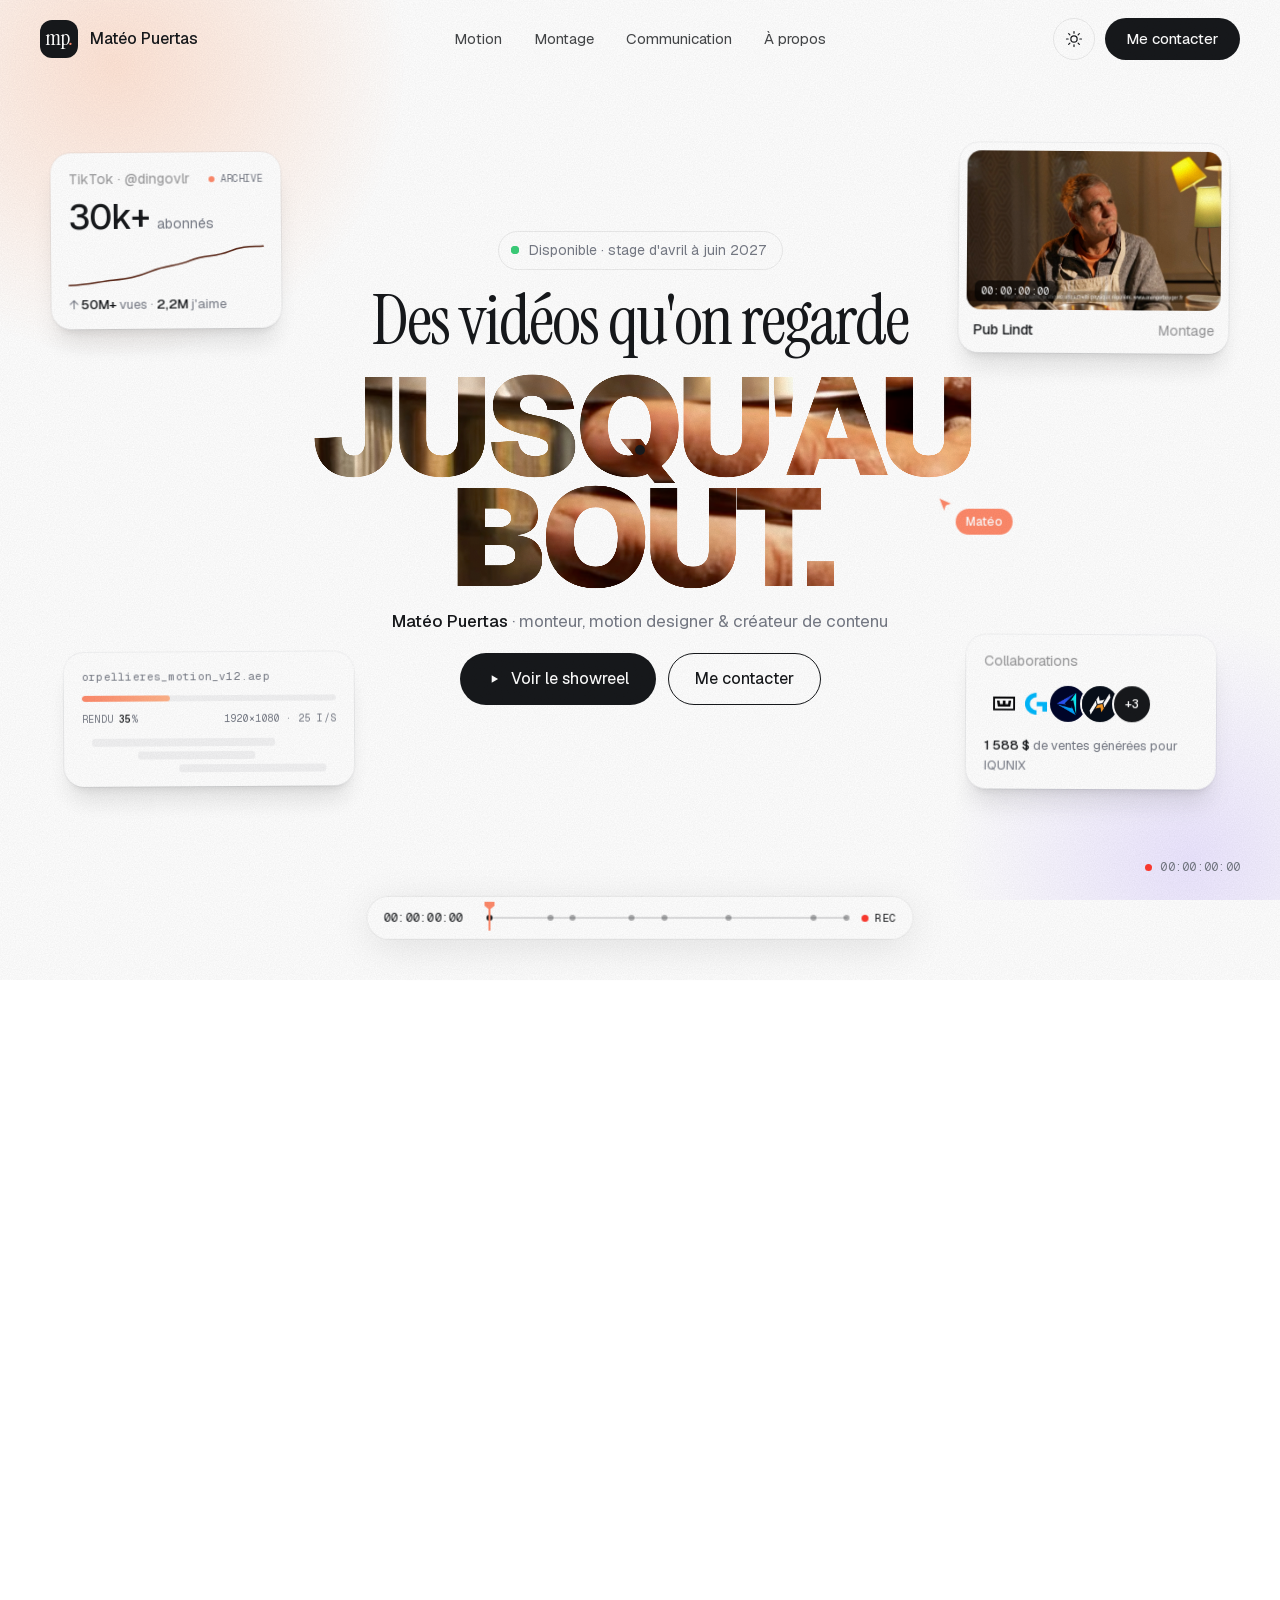
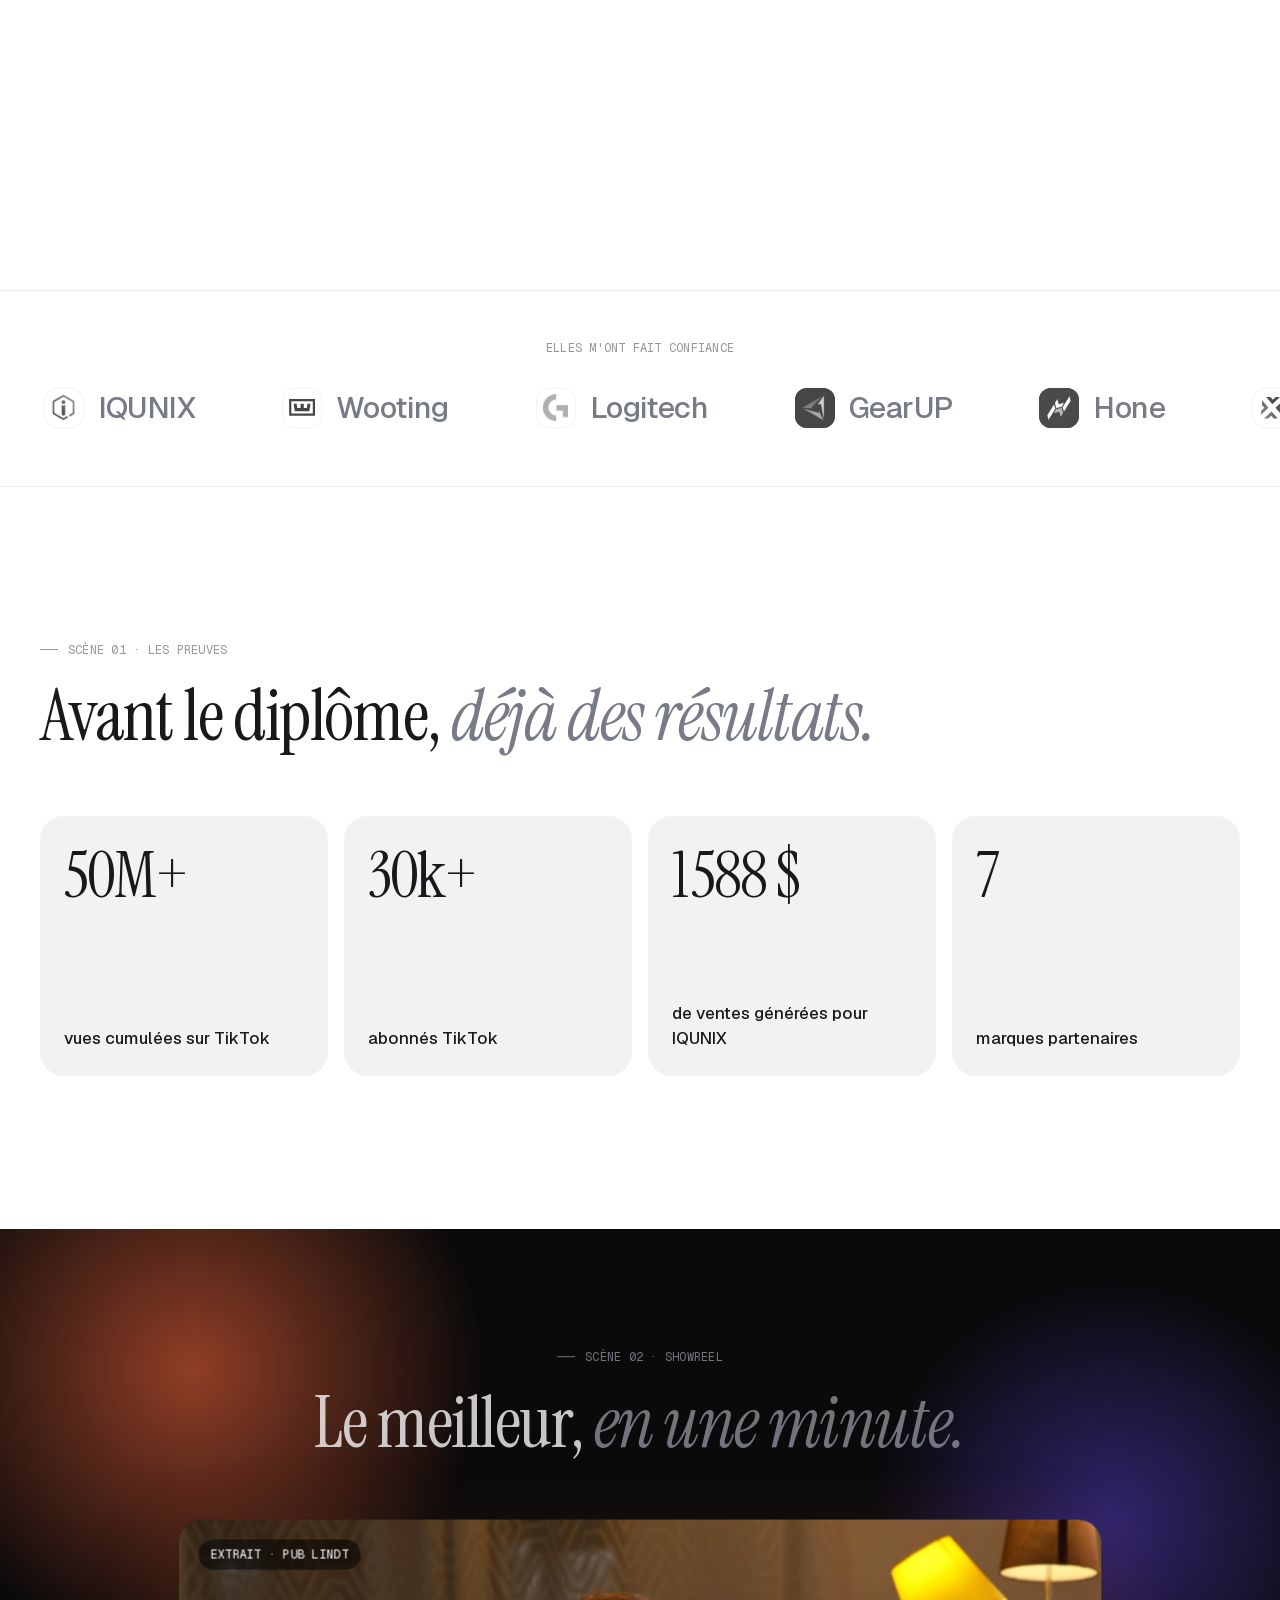
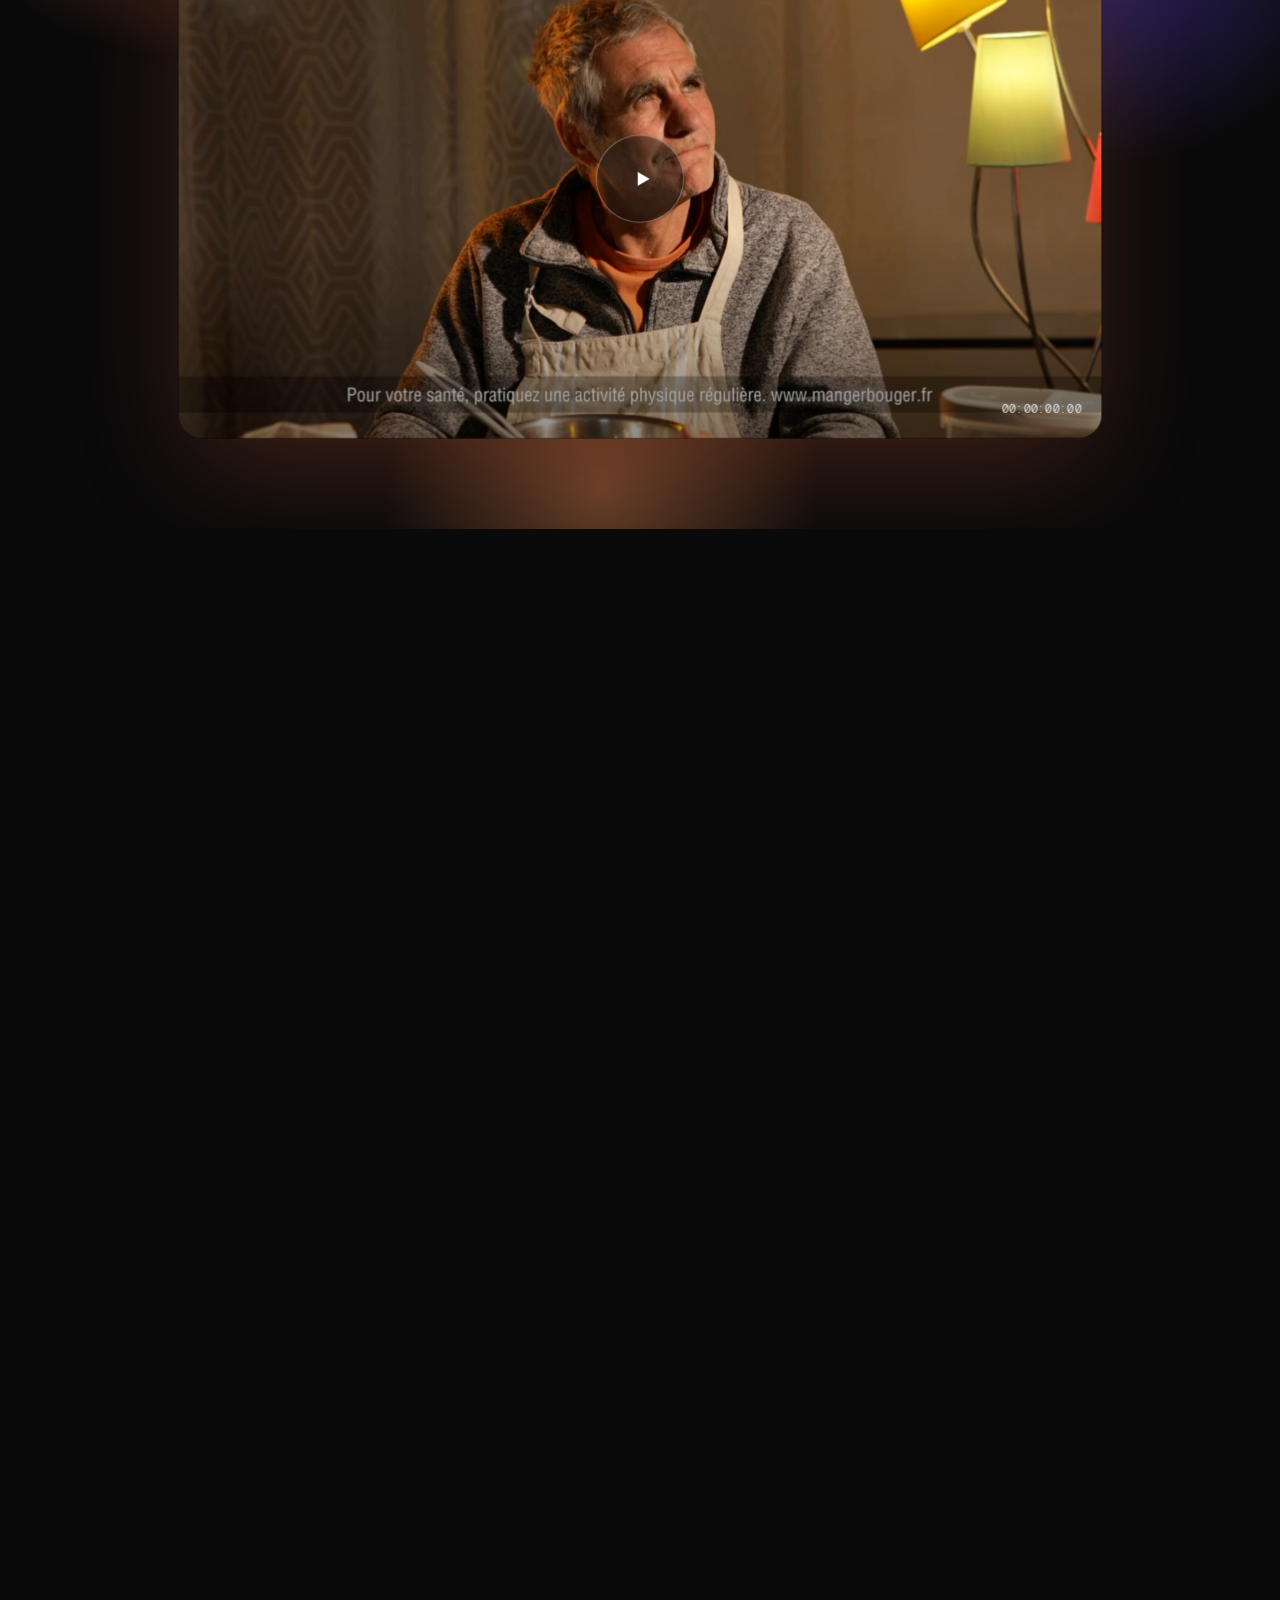
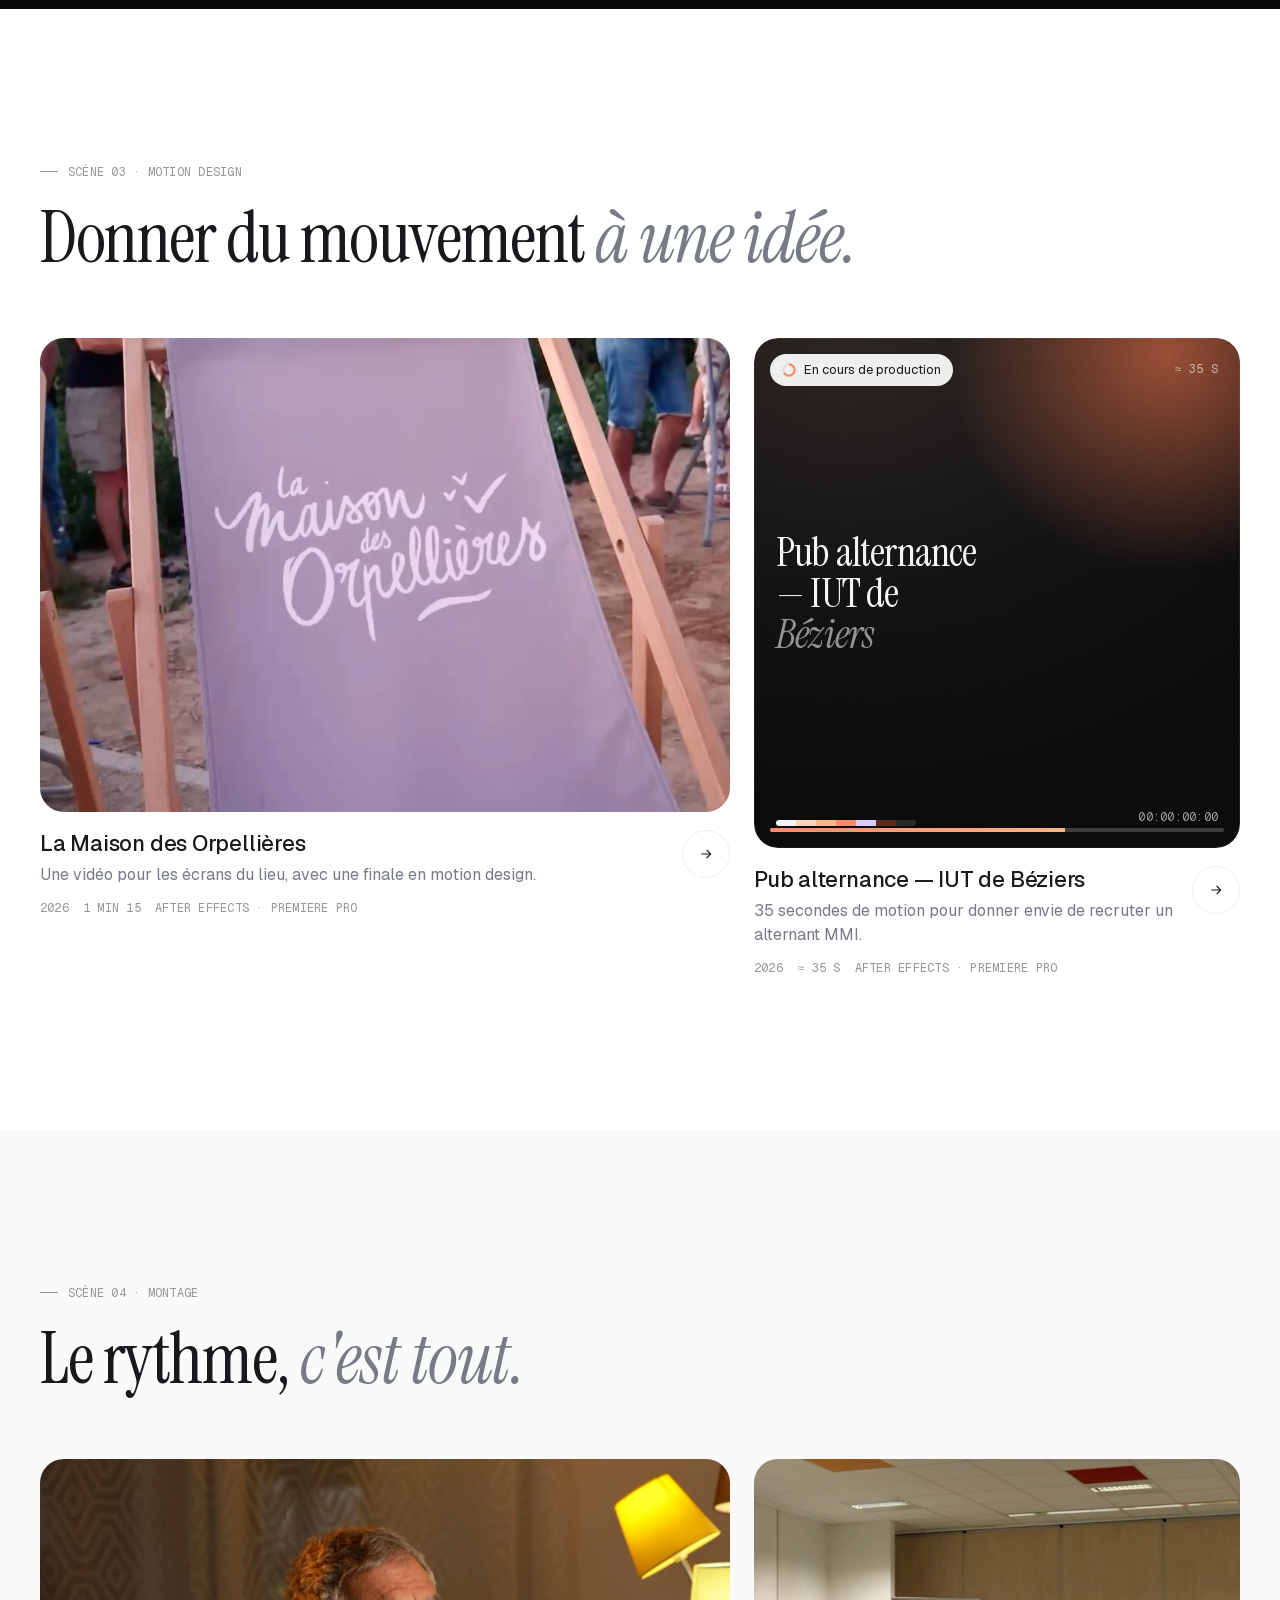
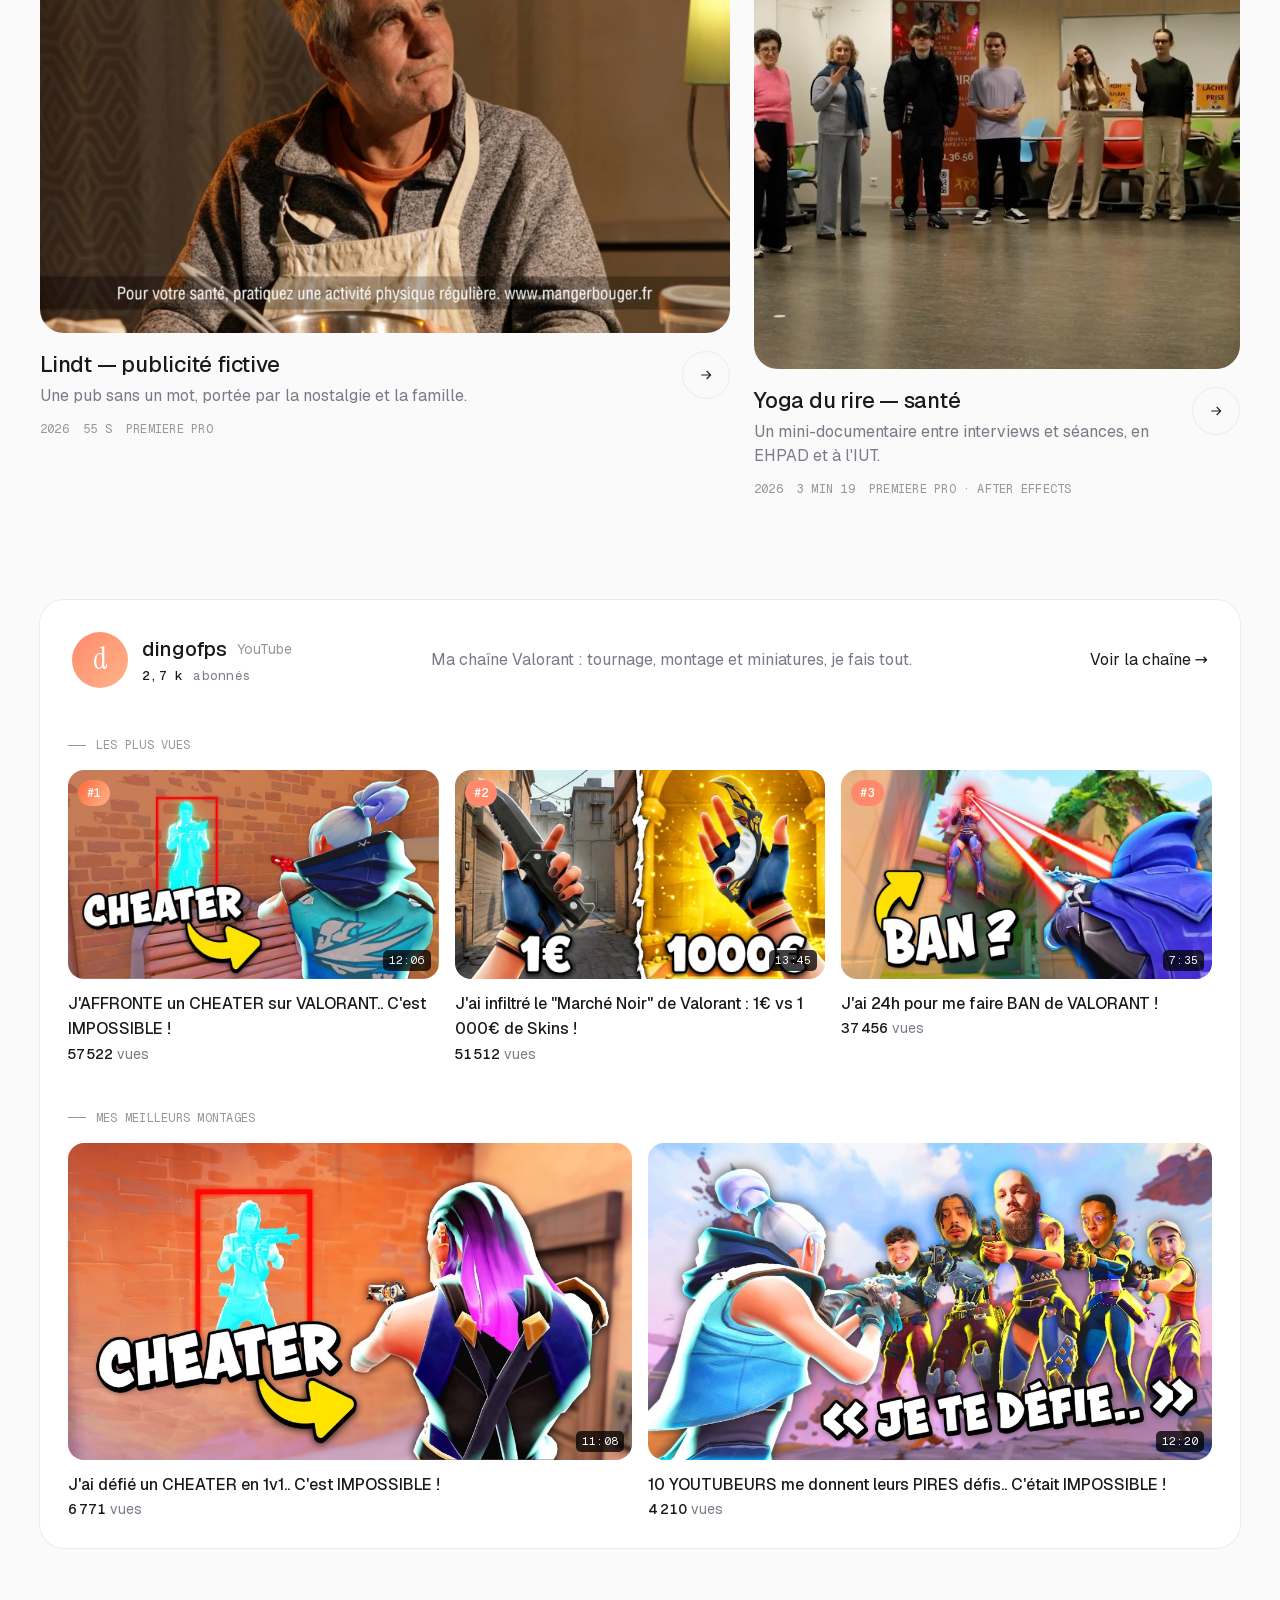
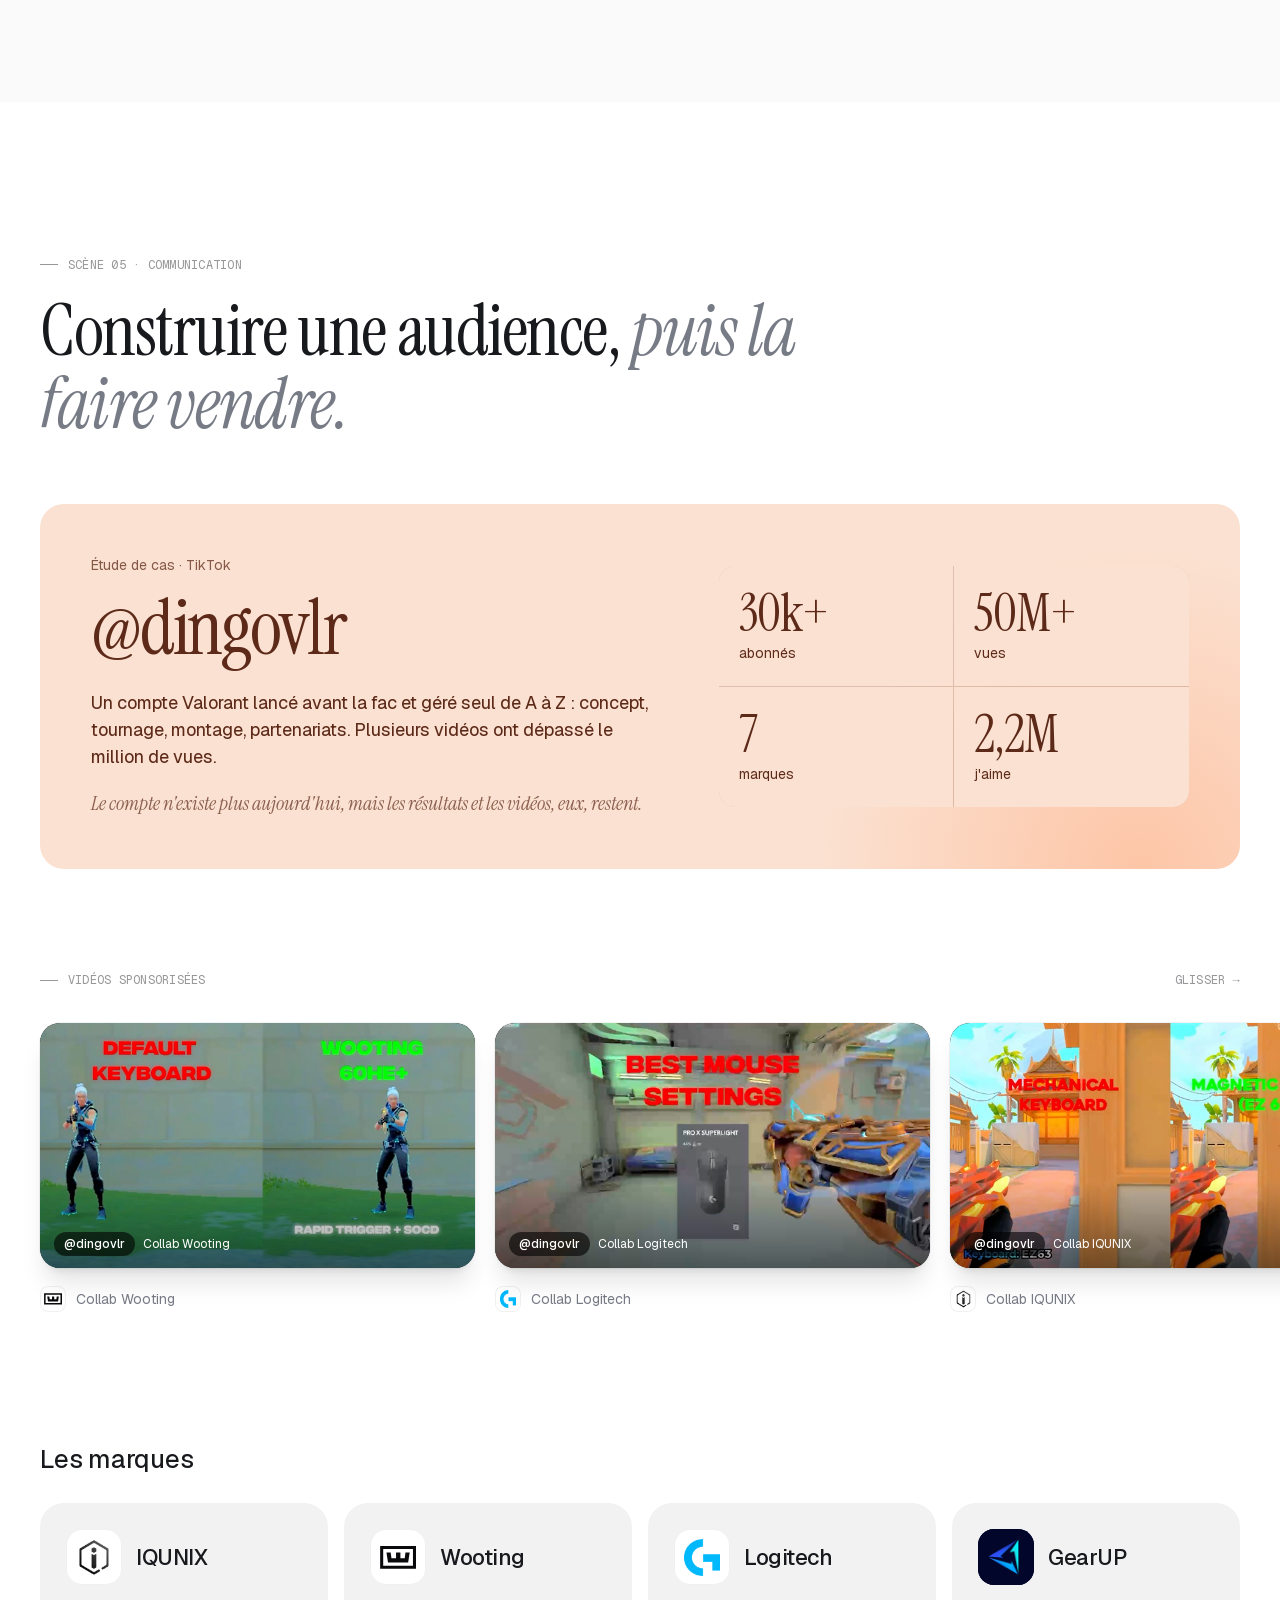
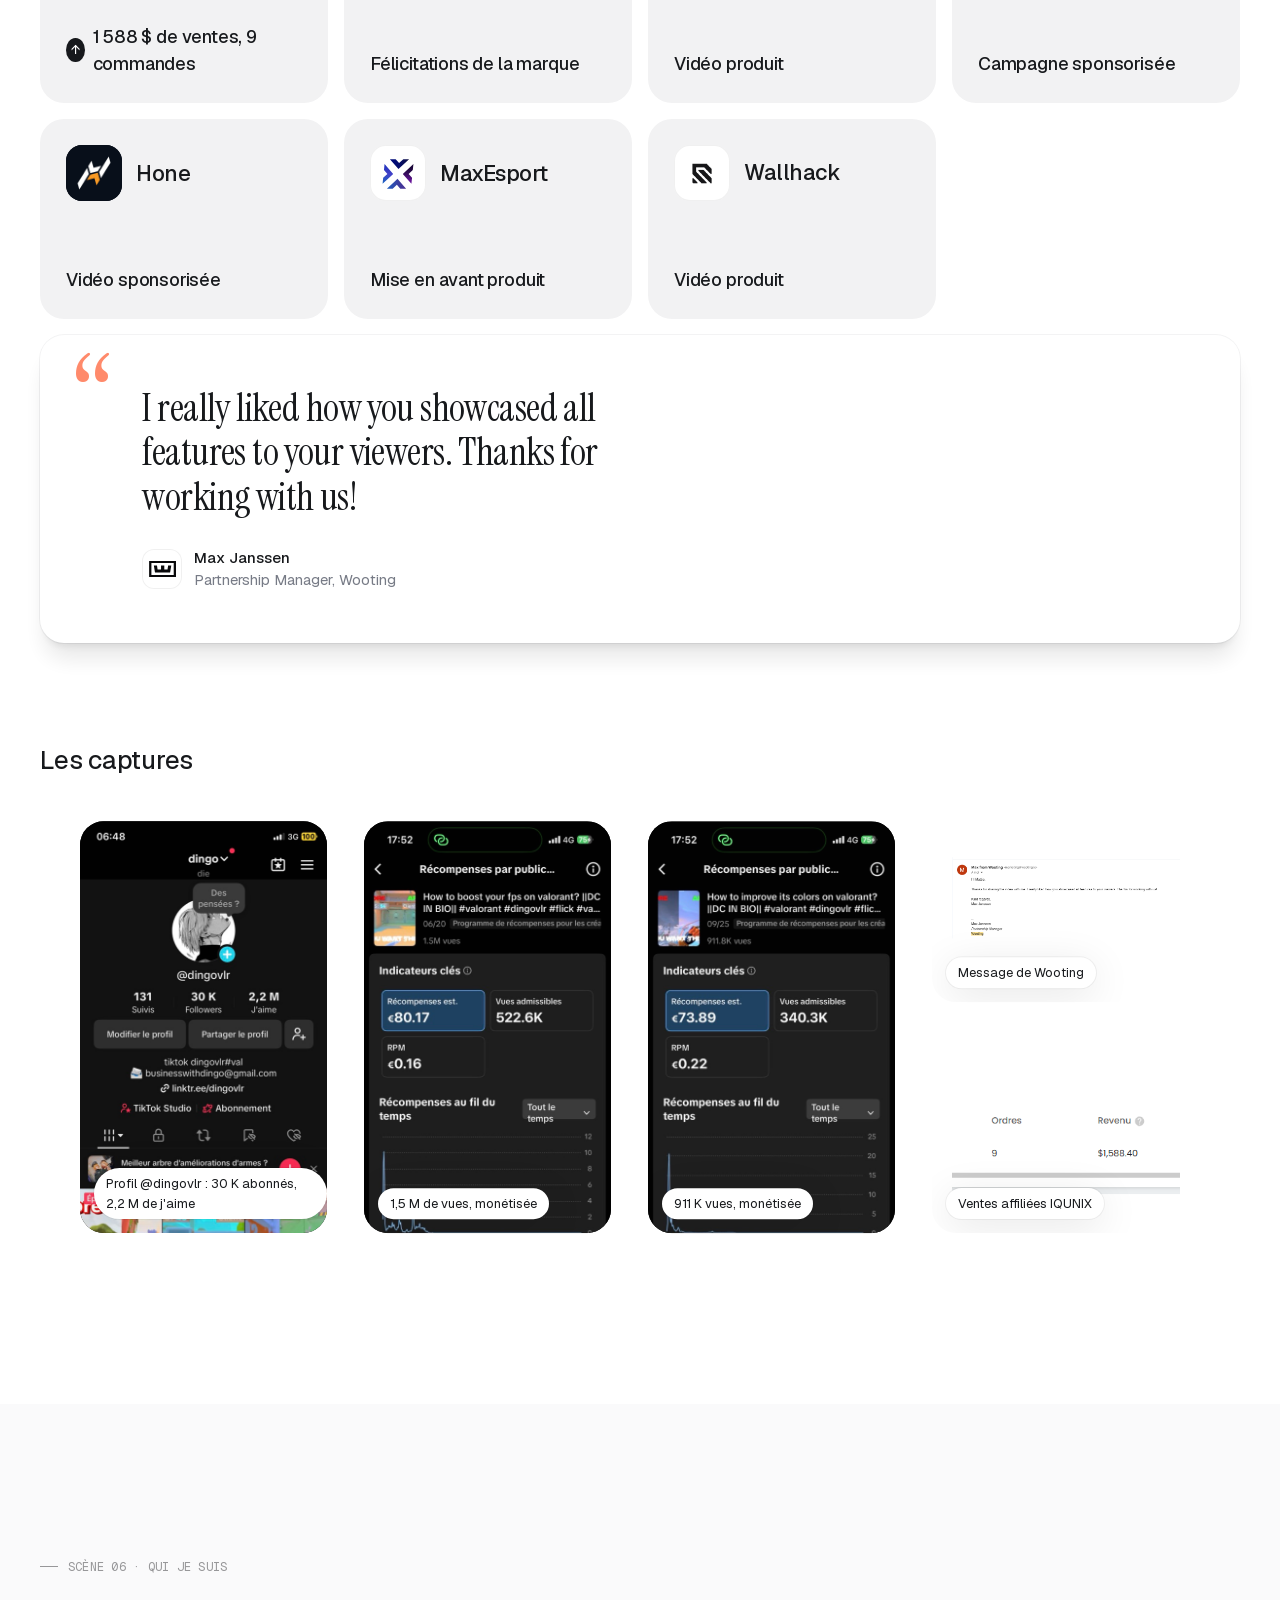
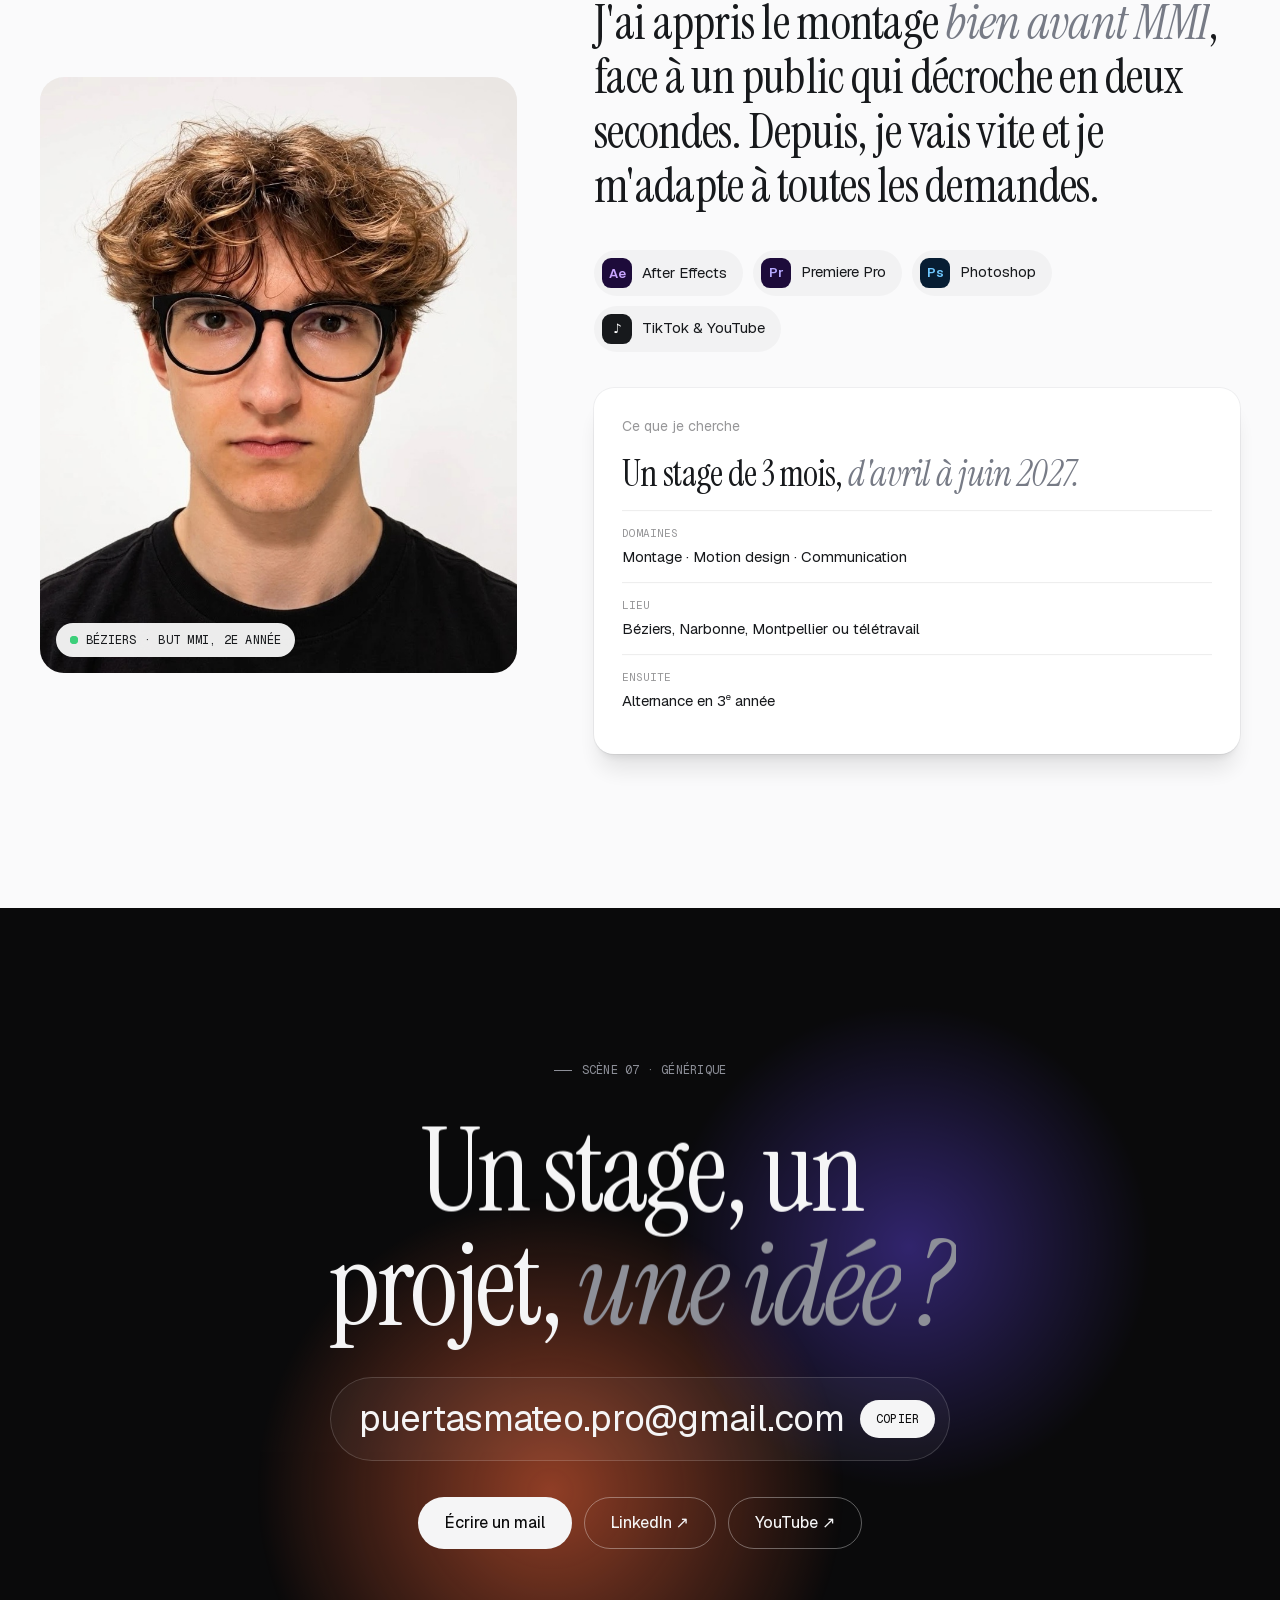
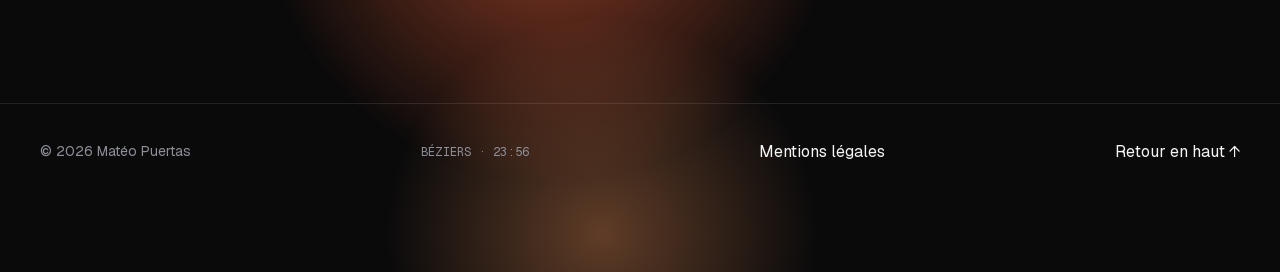
==== index.html @ f8309bb7 "Mise en ligne du portfolio Co-Authored-By: Claude Opus 5.5 <noreply@anthropic.com>" ====
<!doctype html>
<html lang="fr">
<head>
  <meta charset="utf-8">
  <meta name="viewport" content="width=device-width, initial-scale=1">
  <title>Matéo Puertas — Monteur & motion designer</title>
  <meta name="description" content="Portfolio de Matéo Puertas, monteur vidéo, motion designer et créateur de contenu. Étudiant BUT MMI à Béziers, disponible en stage d'avril à juin 2027.">
  <meta property="og:title" content="Matéo Puertas — Monteur & motion designer">
  <meta property="og:description" content="50M+ vues, 30k+ abonnés, 7 marques partenaires. Disponible en stage d'avril à juin 2027.">
  <meta property="og:image" content="https://dingovlr.github.io/assets/img/og-image.jpg">
  <meta property="og:url" content="https://dingovlr.github.io/">
  <link rel="canonical" href="https://dingovlr.github.io/">
  <meta property="og:image:width" content="1200">
  <meta property="og:image:height" content="630">
  <meta name="twitter:card" content="summary_large_image">
  <meta property="og:type" content="website">
  <meta name="theme-color" content="#ffffff">
  <link rel="icon" href="assets/img/favicon.svg" type="image/svg+xml">
  <link rel="preload" href="assets/fonts/geist-normal-300-900-latin.woff2" as="font" type="font/woff2" crossorigin>
  <link rel="preload" href="assets/fonts/instrument-serif-normal-400-latin.woff2" as="font" type="font/woff2" crossorigin>
  <link rel="stylesheet" href="assets/fonts/fonts.css">
  <link rel="preload" href="assets/videos/hero-reel.mp4" as="video" type="video/mp4">
  <link rel="stylesheet" href="assets/css/style.css">
  <script>
    /* Mode jour à l'arrivée ; le mode nuit choisi est gardé pendant la visite */
    try {
      localStorage.removeItem('theme');
      if (sessionStorage.getItem('theme') === 'dark') document.documentElement.dataset.theme = 'dark';
    } catch (e) {}
    document.documentElement.classList.add('js');
  </script>
</head>
<body>

  <!-- ============ CURSEUR ============ -->
  <div class="cursor" aria-hidden="true"><span class="cursor__label"></span></div>

  <!-- ============ NAVIGATION ============ -->
  <header class="nav" data-nav>
    <a href="#top" class="nav__logo" aria-label="Matéo Puertas, retour en haut">
      <span class="logo-mark" data-logo>mp<i>.</i></span>
      <span class="nav__logo-text">Matéo Puertas</span>
    </a>
    <nav class="nav__links" aria-label="Navigation principale">
      <a href="#motion">Motion</a>
      <a href="#montage">Montage</a>
      <a href="#communication">Communication</a>
      <a href="#a-propos">À propos</a>
    </nav>
    <div class="nav__actions">
      <button class="theme-toggle" type="button" aria-label="Changer de thème" data-theme-toggle>
        <svg class="i-sun" viewBox="0 0 24 24" aria-hidden="true"><circle cx="12" cy="12" r="4.2"/><path d="M12 2v2.2M12 19.8V22M4.9 4.9l1.6 1.6M17.5 17.5l1.6 1.6M2 12h2.2M19.8 12H22M4.9 19.1l1.6-1.6M17.5 6.5l1.6-1.6"/></svg>
        <svg class="i-moon" viewBox="0 0 24 24" aria-hidden="true"><path d="M20.5 14.5A8.5 8.5 0 0 1 9.5 3.5a8.5 8.5 0 1 0 11 11Z"/></svg>
      </button>
      <a href="#contact" class="btn btn--fill btn--sm magnetic nav__cta">Me contacter</a>
      <button class="nav__burger" type="button" aria-label="Ouvrir le menu" aria-expanded="false" data-menu-toggle><span></span><span></span></button>
    </div>
  </header>

  <div class="menu" data-menu aria-hidden="true">
    <nav class="menu__links">
      <a href="#motion"><span class="mono">03</span>Motion</a>
      <a href="#montage"><span class="mono">04</span>Montage</a>
      <a href="#communication"><span class="mono">05</span>Communication</a>
      <a href="#a-propos"><span class="mono">06</span>À propos</a>
      <a href="#contact"><span class="mono">07</span>Contact</a>
    </nav>
    <p class="menu__foot mono"><span class="dot"></span> Disponible · stage avril → juin 2027</p>
  </div>

  <!-- ============ TIMELINE DE SCROLL ============ -->
  <div class="timeline" aria-hidden="true" data-timeline>
    <span class="timeline__tc mono" data-timecode>00:00:00:00</span>
    <div class="timeline__track">
      <div class="timeline__fill"></div>
      <div class="timeline__markers" data-markers></div>
      <div class="timeline__head"></div>
    </div>
    <span class="timeline__rec mono"><i></i>REC</span>
  </div>

  <main id="top" data-lenis-content>

    <!-- ============ HERO : la vidéo joue dans les lettres ============ -->
    <section class="hero" data-chapter="Intro" data-hero>
      <div class="hero__media">
        <video class="hero__video" muted loop playsinline preload="auto" src="assets/videos/hero-reel.mp4" poster="assets/img/hero-reel.jpg" data-hero-video></video>
      </div>

      <!-- Calque masque : fond plein, lettres « transparentes » sur la vidéo -->
      <div class="hero__layer hero__mask" data-hero-mask>
        <!-- Le reste du calque est recopié depuis le calque interface par main.js, pour un alignement parfait -->
        <div class="hero__inner">
          <h1 class="hero__big"><span class="sr-only">Des vidéos qu'on regarde </span><span class="hero__line">Jusqu'au</span><span class="hero__line">bout.</span></h1>
        </div>
      </div>

      <!-- Calque interface -->
      <div class="hero__layer hero__ui" data-hero-ui>
        <div class="glow glow--hero" aria-hidden="true"><span></span><span></span></div>
        <div class="hero__inner">
          <p class="pill-status" data-hero-fade><span class="dot"></span>Disponible · stage d'avril à juin 2027</p>
          <p class="hero__kicker" data-hero-fade>Des vidéos qu'on regarde</p>
          <div class="hero__big ghost" aria-hidden="true"><span class="hero__line">Jusqu'au</span><span class="hero__line">bout.</span></div>
          <div class="hero__foot" data-hero-fade>
            <p class="hero__sub"><strong>Matéo Puertas</strong> · monteur, motion designer & créateur de contenu</p>
            <div class="btn-row">
              <a href="#showreel" class="btn btn--fill magnetic">
                <svg viewBox="0 0 24 24" class="i-play" aria-hidden="true"><path d="M8 5.5v13l11-6.5z"/></svg>
                Voir le showreel
              </a>
              <a href="#contact" class="btn btn--ghost magnetic">Me contacter</a>
            </div>
          </div>
        </div>
        <span class="hero__tc mono" aria-hidden="true"><i></i><span data-live-tc>00:00:00:00</span></span>

        <!-- Cartes flottantes -->
        <div class="artifacts" aria-hidden="true">
          <div class="artifact artifact--stat" data-depth="0.6">
            <div class="artifact__head"><span class="tag">TikTok · @dingovlr</span><span class="live"><i></i>archive</span></div>
            <div class="stat-big"><span>30k+</span><small>abonnés</small></div>
            <svg class="spark" viewBox="0 0 200 60" preserveAspectRatio="none"><path d="M0 55 C 20 54, 30 50, 45 48 S 70 44, 85 36 S 110 30, 125 22 S 150 18, 165 10 S 190 4, 200 3"/></svg>
            <p class="artifact__delta">↑ <b>50M+</b> vues · <b>2,2M</b> j'aime</p>
          </div>

          <div class="artifact artifact--video" data-depth="1.1">
            <div class="artifact__media">
              <video data-autoplay muted loop playsinline preload="metadata" poster="assets/img/lindt-poster.jpg" src="assets/videos/lindt-preview.mp4"></video>
              <span class="tc mono" data-live-tc>00:00:04:12</span>
            </div>
            <div class="artifact__foot"><span>Pub Lindt</span><span class="tag">Montage</span></div>
          </div>

          <div class="artifact artifact--render" data-depth="0.8">
            <div class="artifact__head"><span class="file mono">orpellieres_motion_v12.aep</span></div>
            <div class="render-bar"><span data-render-fill></span></div>
            <div class="artifact__meta mono"><span>Rendu <b data-render-pct>0</b>%</span><span>1920×1080 · 25 i/s</span></div>
            <div class="layers">
              <span style="--w:72%;--x:4%"></span>
              <span style="--w:46%;--x:22%"></span>
              <span style="--w:58%;--x:38%"></span>
            </div>
          </div>

          <div class="artifact artifact--brands" data-depth="1.3">
            <span class="tag">Collaborations</span>
            <div class="brand-stack">
              <span><img src="assets/logos/wooting.svg" alt=""></span><span><img src="assets/logos/logitech.png" alt=""></span><span class="is-full"><img src="assets/logos/gearup.png" alt=""></span><span class="is-full"><img src="assets/logos/hone.png" alt=""></span><span class="more">+3</span>
            </div>
            <p><b>1 588 $</b> de ventes générées pour IQUNIX</p>
          </div>

          <div class="cursor-bubble" data-depth="1.6">
            <svg viewBox="0 0 16 16" aria-hidden="true"><path d="M1 1l5.5 14 2-6 6-2z"/></svg>
            <span>Matéo</span>
          </div>
        </div>
      </div>
    </section>

    <!-- ============ MARQUES ============ -->
    <section class="brands" id="marques" aria-label="Marques partenaires">
      <p class="brands__label mono">Elles m'ont fait confiance</p>
      <div class="marquee" data-marquee></div>
    </section>

    <!-- ============ 01 · PREUVES ============ -->
    <section class="numbers" id="chiffres" data-chapter="Preuves">
      <div class="container">
        <div class="section-head">
          <p class="eyebrow mono">Scène 01 · Les preuves</p>
          <h2 class="heading-lg" data-split>Avant le diplôme, <em>déjà des résultats.</em></h2>
        </div>
        <div class="numbers__grid" data-numbers></div>
      </div>
    </section>

    <!-- ============ 02 · SHOWREEL ============ -->
    <section class="showreel section--dark" id="showreel" data-chapter="Showreel">
      <div class="showreel__pin">
        <div class="glow glow--dark" aria-hidden="true"><span></span><span></span><span></span></div>
        <div class="showreel__head container">
          <p class="eyebrow mono">Scène 02 · Showreel</p>
          <h2 class="heading-lg" data-split>Le meilleur, <em>en une minute.</em></h2>
        </div>
        <div class="showreel__frame" data-showreel data-cursor="Lecture">
          <video muted loop playsinline preload="metadata" data-showreel-video></video>
          <div class="showreel__ui">
            <span class="mono showreel__badge" data-showreel-badge>Extrait · Pub Lindt</span>
            <button class="play-btn" type="button" aria-label="Lire la vidéo avec le son">
              <svg viewBox="0 0 24 24" aria-hidden="true"><path d="M8 5.5v13l11-6.5z"/></svg>
            </button>
            <span class="mono showreel__tc" data-live-tc>00:00:00:00</span>
          </div>
        </div>
      </div>
    </section>

    <!-- ============ 03 · MOTION ============ -->
    <section class="work" id="motion" data-chapter="Motion">
      <div class="container">
        <div class="section-head">
          <p class="eyebrow mono">Scène 03 · Motion design</p>
          <h2 class="heading-lg" data-split>Donner du mouvement <em>à une idée.</em></h2>
        </div>
        <div class="work__grid" data-projects="motion"></div>
      </div>
    </section>

    <!-- ============ 04 · MONTAGE ============ -->
    <section class="work work--fog" id="montage" data-chapter="Montage">
      <div class="container">
        <div class="section-head">
          <p class="eyebrow mono">Scène 04 · Montage</p>
          <h2 class="heading-lg" data-split>Le rythme, <em>c'est tout.</em></h2>
        </div>
        <div class="work__grid" data-projects="montage"></div>

        <!-- Chaîne YouTube -->
        <div class="yt" data-reveal>
          <div class="yt__info">
            <div class="yt__channel">
              <span class="yt__avatar">d</span>
              <div>
                <p class="yt__name">dingofps <span class="tag">YouTube</span></p>
                <p class="yt__subs mono"><b data-yt-subs>2,7 k</b> abonnés <span class="live"><i></i><span data-yt-live>chiffres</span></span></p>
              </div>
            </div>
            <p class="yt__desc">Ma chaîne Valorant : tournage, montage et miniatures, je fais tout.</p>
            <a href="https://www.youtube.com/@dingofps1" target="_blank" rel="noopener" class="link-arrow">Voir la chaîne →</a>
          </div>
          <div class="yt__videos" data-yt-videos></div>
        </div>
      </div>
    </section>

    <!-- ============ 05 · COMMUNICATION ============ -->
    <section class="com" id="communication" data-chapter="Audience">
      <div class="container">
        <div class="section-head">
          <p class="eyebrow mono">Scène 05 · Communication</p>
          <h2 class="heading-lg" data-split>Construire une audience, <em>puis la faire vendre.</em></h2>
        </div>

        <!-- Carte d'accent (pêche) -->
        <article class="case-card" data-reveal>
          <div class="case-card__text">
            <p class="tag tag--sienna">Étude de cas · TikTok</p>
            <h3 class="case-card__title" data-tt-compte>@dingovlr</h3>
            <p class="case-card__body" data-tt-texte></p>
            <p class="case-card__note" data-tt-note></p>
          </div>
          <div class="case-card__stats">
            <div><span class="case-num" data-tt-abonnes>30k+</span><span>abonnés</span></div>
            <div><span class="case-num" data-tt-vues>50M+</span><span>vues</span></div>
            <div><span class="case-num">7</span><span>marques</span></div>
            <div><span class="case-num" data-tt-jaime>2,2M</span><span>j'aime</span></div>
          </div>
        </article>

        <!-- Vidéos sponsorisées -->
        <div class="phones-wrap">
          <div class="phones-head">
            <p class="eyebrow mono">Vidéos sponsorisées</p>
            <p class="phones-hint mono">Glisser →</p>
          </div>
          <div class="phones" data-phones></div>
        </div>

        <!-- Collaborations -->
        <div class="collabs">
          <div class="collabs__head">
            <h3 class="heading-sm">Les marques</h3>
          </div>
          <div class="collabs__grid" data-collabs></div>
          <figure class="quote" data-quote data-reveal></figure>
        </div>

        <!-- Preuves -->
        <div class="proofs-head">
          <h3 class="heading-sm">Les captures</h3>
        </div>
        <div class="proofs" data-proofs></div>
      </div>
    </section>

    <!-- ============ 06 · À PROPOS ============ -->
    <section class="about work--fog" id="a-propos" data-chapter="Moi">
      <div class="container">
        <p class="eyebrow mono">Scène 06 · Qui je suis</p>
        <div class="about__grid">
          <figure class="about__photo" data-reveal>
            <img src="assets/img/mateo.jpg" alt="Portrait de Matéo Puertas" loading="lazy">
            <figcaption class="mono"><span class="dot"></span>Béziers · BUT MMI, 2e année</figcaption>
          </figure>
          <div class="about__text">
            <p class="about__lead" data-split-lines>J'ai appris le montage <em>bien avant MMI</em>, face à un public qui décroche en deux secondes. Depuis, je vais vite et je m'adapte à toutes les demandes.</p>
            <div class="tools" data-reveal>
              <span class="tool"><b class="tool__ic tool__ic--ae">Ae</b>After Effects</span>
              <span class="tool"><b class="tool__ic tool__ic--pr">Pr</b>Premiere Pro</span>
              <span class="tool"><b class="tool__ic tool__ic--ps">Ps</b>Photoshop</span>
              <span class="tool"><b class="tool__ic">♪</b>TikTok & YouTube</span>
            </div>
            <aside class="looking" data-reveal>
              <p class="tag">Ce que je cherche</p>
              <h3 class="looking__title">Un stage de 3 mois, <em>d'avril à juin 2027.</em></h3>
              <dl class="looking__list">
                <div><dt>Domaines</dt><dd>Montage · Motion design · Communication</dd></div>
                <div><dt>Lieu</dt><dd>Béziers, Narbonne, Montpellier ou télétravail</dd></div>
                <div><dt>Ensuite</dt><dd>Alternance en 3<sup>e</sup> année</dd></div>
              </dl>
            </aside>
          </div>
        </div>
      </div>
    </section>

    <!-- ============ 07 · CONTACT ============ -->
    <section class="contact section--dark" id="contact" data-chapter="Contact">
      <div class="glow glow--dark glow--contact" aria-hidden="true"><span></span><span></span><span></span></div>
      <div class="container contact__inner">
        <p class="eyebrow mono contact__eyebrow">Scène 07 · Générique</p>
        <h2 class="display contact__title" data-split>Un stage, un projet, <em>une idée ?</em></h2>
        <button class="contact__mail" type="button" data-copy-mail data-cursor="Copier">
          <span data-mail-text>puertasmateo.pro@gmail.com</span>
          <span class="contact__copy mono" data-copy-label>Copier</span>
        </button>
        <div class="btn-row btn-row--center">
          <a href="mailto:puertasmateo.pro@gmail.com" class="btn btn--light magnetic" data-mailto>Écrire un mail</a>
          <a href="https://www.linkedin.com/in/mat%C3%A9o-puertas/" target="_blank" rel="noopener" class="btn btn--ghost-light magnetic">LinkedIn ↗</a>
          <a href="https://www.youtube.com/@dingofps1" target="_blank" rel="noopener" class="btn btn--ghost-light magnetic">YouTube ↗</a>
        </div>
      </div>
      <footer class="footer container">
        <span>© 2026 Matéo Puertas</span>
        <span class="mono">Béziers · <span data-clock>--:--</span></span>
        <a href="mentions-legales.html" class="link-arrow">Mentions légales</a>
        <a href="#top" class="link-arrow">Retour en haut ↑</a>
      </footer>
    </section>
  </main>

  <!-- ============ LECTEUR ============ -->
  <div class="lightbox" data-lightbox aria-hidden="true" role="dialog" aria-label="Lecteur vidéo">
    <button class="lightbox__close" type="button" aria-label="Fermer" data-lightbox-close>
      <svg viewBox="0 0 24 24" aria-hidden="true"><path d="M6 6l12 12M18 6L6 18"/></svg>
    </button>
    <div class="lightbox__stage" data-lightbox-stage></div>
  </div>

  <script src="assets/vendor/gsap.min.js"></script>
  <script src="assets/vendor/ScrollTrigger.min.js"></script>
  <script src="assets/vendor/lenis.min.js"></script>
  <script src="assets/js/data.js"></script>
  <script src="assets/js/main.js"></script>
</body>
</html>
---- assets/fonts/fonts.css ----
/* Polices hébergées sur le site (aucune requête vers Google) */
@font-face { font-family: 'Geist'; font-style: normal; font-weight: 300 900; font-display: swap; src: url('geist-normal-300-900-latin-ext.woff2') format('woff2'); unicode-range: U+0100-02BA, U+02BD-02C5, U+02C7-02CC, U+02CE-02D7, U+02DD-02FF, U+0304, U+0308, U+0329, U+1D00-1DBF, U+1E00-1E9F, U+1EF2-1EFF, U+2020, U+20A0-20AB, U+20AD-20C4, U+2113, U+2C60-2C7F, U+A720-A7FF; }
@font-face { font-family: 'Geist'; font-style: normal; font-weight: 300 900; font-display: swap; src: url('geist-normal-300-900-latin.woff2') format('woff2'); unicode-range: U+0000-00FF, U+0131, U+0152-0153, U+02BB-02BC, U+02C6, U+02DA, U+02DC, U+0304, U+0308, U+0329, U+2000-206F, U+20AC, U+2122, U+2191, U+2193, U+2212, U+2215, U+FEFF, U+FFFD; }
@font-face { font-family: 'Geist Mono'; font-style: normal; font-weight: 400; font-display: swap; src: url('geist-mono-normal-400-latin-ext.woff2') format('woff2'); unicode-range: U+0100-02BA, U+02BD-02C5, U+02C7-02CC, U+02CE-02D7, U+02DD-02FF, U+0304, U+0308, U+0329, U+1D00-1DBF, U+1E00-1E9F, U+1EF2-1EFF, U+2020, U+20A0-20AB, U+20AD-20C4, U+2113, U+2C60-2C7F, U+A720-A7FF; }
@font-face { font-family: 'Geist Mono'; font-style: normal; font-weight: 400; font-display: swap; src: url('geist-mono-normal-400-latin.woff2') format('woff2'); unicode-range: U+0000-00FF, U+0131, U+0152-0153, U+02BB-02BC, U+02C6, U+02DA, U+02DC, U+0304, U+0308, U+0329, U+2000-206F, U+20AC, U+2122, U+2191, U+2193, U+2212, U+2215, U+FEFF, U+FFFD; }
@font-face { font-family: 'Geist Mono'; font-style: normal; font-weight: 500; font-display: swap; src: url('geist-mono-normal-500-latin-ext.woff2') format('woff2'); unicode-range: U+0100-02BA, U+02BD-02C5, U+02C7-02CC, U+02CE-02D7, U+02DD-02FF, U+0304, U+0308, U+0329, U+1D00-1DBF, U+1E00-1E9F, U+1EF2-1EFF, U+2020, U+20A0-20AB, U+20AD-20C4, U+2113, U+2C60-2C7F, U+A720-A7FF; }
@font-face { font-family: 'Geist Mono'; font-style: normal; font-weight: 500; font-display: swap; src: url('geist-mono-normal-500-latin.woff2') format('woff2'); unicode-range: U+0000-00FF, U+0131, U+0152-0153, U+02BB-02BC, U+02C6, U+02DA, U+02DC, U+0304, U+0308, U+0329, U+2000-206F, U+20AC, U+2122, U+2191, U+2193, U+2212, U+2215, U+FEFF, U+FFFD; }
@font-face { font-family: 'Instrument Serif'; font-style: italic; font-weight: 400; font-display: swap; src: url('instrument-serif-italic-400-latin-ext.woff2') format('woff2'); unicode-range: U+0100-02BA, U+02BD-02C5, U+02C7-02CC, U+02CE-02D7, U+02DD-02FF, U+0304, U+0308, U+0329, U+1D00-1DBF, U+1E00-1E9F, U+1EF2-1EFF, U+2020, U+20A0-20AB, U+20AD-20C4, U+2113, U+2C60-2C7F, U+A720-A7FF; }
@font-face { font-family: 'Instrument Serif'; font-style: italic; font-weight: 400; font-display: swap; src: url('instrument-serif-italic-400-latin.woff2') format('woff2'); unicode-range: U+0000-00FF, U+0131, U+0152-0153, U+02BB-02BC, U+02C6, U+02DA, U+02DC, U+0304, U+0308, U+0329, U+2000-206F, U+20AC, U+2122, U+2191, U+2193, U+2212, U+2215, U+FEFF, U+FFFD; }
@font-face { font-family: 'Instrument Serif'; font-style: normal; font-weight: 400; font-display: swap; src: url('instrument-serif-normal-400-latin-ext.woff2') format('woff2'); unicode-range: U+0100-02BA, U+02BD-02C5, U+02C7-02CC, U+02CE-02D7, U+02DD-02FF, U+0304, U+0308, U+0329, U+1D00-1DBF, U+1E00-1E9F, U+1EF2-1EFF, U+2020, U+20A0-20AB, U+20AD-20C4, U+2113, U+2C60-2C7F, U+A720-A7FF; }
@font-face { font-family: 'Instrument Serif'; font-style: normal; font-weight: 400; font-display: swap; src: url('instrument-serif-normal-400-latin.woff2') format('woff2'); unicode-range: U+0000-00FF, U+0131, U+0152-0153, U+02BB-02BC, U+02C6, U+02DA, U+02DC, U+0304, U+0308, U+0329, U+2000-206F, U+20AC, U+2122, U+2191, U+2193, U+2212, U+2215, U+FEFF, U+FFFD; }
---- assets/css/style.css ----
/* =====================================================================
   Matéo Puertas — Portfolio 2026
   Direction : éditorial « serif sur papier chaud », grain, halos colorés,
   sections noires façon keynote. Inspiré du système Steep.
   ===================================================================== */

/* ---------- Tokens ---------- */
:root {
  --ink: #17191c;
  --bg: #ffffff;
  --fog: #fafafb;
  --mist: #f2f2f3;
  --slate: #777b86;
  --ash: #979799;
  --smoke: #a3a6af;
  --line: #ececec;
  --peach: #fbe1d1;
  --sienna: #5d2a1a;
  --elev: #ffffff;

  --g1: #ffb38a;   /* abricot */
  --g2: #ff8a6b;   /* corail */
  --g3: #fbd3bd;   /* pêche */
  --g4: #d9ccff;   /* lilas, seule note froide */

  --dark: #0a0a0b;
  --dark-2: #141416;
  --on-dark: #f5f5f6;
  --on-dark-muted: #8d8f98;

  --serif: "Instrument Serif", "Tiempos Headline", Georgia, ui-serif, serif;
  --sans: "Geist", "Söhne", ui-sans-serif, system-ui, -apple-system, "Segoe UI", sans-serif;
  --mono: "Geist Mono", ui-monospace, "SF Mono", Menlo, monospace;

  --r-card: 24px;
  --r-elev: 20px;
  --r-sm: 16px;
  --r-img: 12px;
  --r-pill: 9999px;

  --shadow-float: 0 0 0 1px rgba(4, 23, 43, .05), 0 20px 25px -5px rgba(0, 0, 0, .1), 0 8px 10px -6px rgba(0, 0, 0, .1);
  --shadow-pop: 0 0 0 1px rgba(0, 0, 0, .05), 0 8px 40px rgba(0, 0, 0, .1);

  --container: 1200px;
  --gutter: clamp(16px, 4vw, 40px);
  --section: clamp(96px, 12vw, 160px);
  --ease: cubic-bezier(.2, .7, 0, 1);
  --ease-io: cubic-bezier(.7, 0, .2, 1);

  --grain-opacity: .07;
  color-scheme: light;
}

:root[data-theme="dark"] {
  --ink: #f4f4f5; --bg: #0b0b0c; --fog: #101012; --mist: #17181b; --slate: #9a9ca5;
  --ash: #7f818a; --smoke: #62646c; --line: #232428; --peach: #2b1a12; --sienna: #fbd3bd;
  --elev: #18191c; --g1: #ff8a4c; --g2: #ff5e3a; --g3: #9b4a2c; --g4: #5b4bb0;
  --shadow-float: 0 0 0 1px rgba(255,255,255,.06), 0 20px 40px -10px rgba(0,0,0,.6);
  --grain-opacity: .09; color-scheme: dark;
}

/* ---------- Base ---------- */
*, *::before, *::after { box-sizing: border-box; }
html { -webkit-text-size-adjust: 100%; scroll-behavior: auto; }
html.lenis, html.lenis body { height: auto; }
.lenis.lenis-smooth { scroll-behavior: auto !important; }
body {
  margin: 0;
  background: var(--bg);
  color: var(--ink);
  font-family: var(--sans);
  font-size: 17px;
  line-height: 1.5;
  font-weight: 400;
  -webkit-font-smoothing: antialiased;
  -moz-osx-font-smoothing: grayscale;
  text-rendering: optimizeLegibility;
  overflow-x: clip;
  }
img, video, svg { display: block; max-width: 100%; }
a { color: inherit; text-decoration: none; }
button { font: inherit; color: inherit; background: none; border: 0; padding: 0; cursor: pointer; }
::selection { background: var(--peach); color: var(--sienna); }
:focus-visible { outline: 2px solid var(--ink); outline-offset: 3px; border-radius: 6px; }
h1, h2, h3, h4, p { margin: 0; }
sup { font-size: .6em; }

/* Grain animé sur toute la page */
body::after {
  content: "";
  position: fixed;
  inset: -80px;
  z-index: 9000;
  will-change: transform;
  pointer-events: none;
  opacity: var(--grain-opacity);
  background-image: url("data:image/svg+xml;utf8,<svg xmlns='http://www.w3.org/2000/svg' width='220' height='220'><filter id='n'><feTurbulence type='fractalNoise' baseFrequency='.85' numOctaves='3' stitchTiles='stitch'/><feColorMatrix values='0 0 0 0 0  0 0 0 0 0  0 0 0 0 0  0 0 0 .9 0'/></filter><rect width='100%' height='100%' filter='url(%23n)'/></svg>");
  animation: grain .9s steps(5) infinite;
}
@keyframes grain {
  0% { transform: translate3d(0, 0, 0); } 20% { transform: translate3d(-40px, 30px, 0); } 40% { transform: translate3d(30px, -50px, 0); }
  60% { transform: translate3d(-60px, -20px, 0); } 80% { transform: translate3d(50px, 40px, 0); } 100% { transform: translate3d(0, 0, 0); }
}

.container { width: 100%; max-width: calc(var(--container) + var(--gutter) * 2); margin: 0 auto; padding: 0 var(--gutter); }
.mono { font-family: var(--mono); font-size: 12px; letter-spacing: .02em; text-transform: uppercase; }
.muted { color: var(--slate); }

/* ---------- Typographie ---------- */
.display {
  font-family: var(--serif);
  font-weight: 400;
  font-size: clamp(52px, 9vw, 128px);
  line-height: .98;
  letter-spacing: -0.03em;
}
.heading-lg {
  font-family: var(--serif);
  font-weight: 400;
  font-size: clamp(40px, 5.6vw, 76px);
  line-height: 1.02;
  letter-spacing: -0.02em;
}
.heading-sm { font-size: 26px; font-weight: 450; letter-spacing: -0.009em; line-height: 1.18; }
.display em, .heading-lg em, .about__lead em, .looking__title em, .case-card__title em {
  font-style: italic;
  color: var(--slate);
}
.section--dark .heading-lg em, .section--dark .display em { color: var(--on-dark-muted); }

.eyebrow { color: var(--ash); margin-bottom: 20px; display: flex; align-items: center; gap: 10px; }
.eyebrow::before { content: ""; width: 18px; height: 1px; background: currentColor; }
.tag { font-size: 14px; color: var(--ash); font-weight: 400; }
.tag--sienna { color: var(--sienna); opacity: .75; }

.link-arrow { display: inline-flex; gap: 6px; padding: 12px 0; font-size: 16px; background: linear-gradient(currentColor, currentColor) 0 calc(100% - 8px) / 0 1px no-repeat; transition: background-size .5s var(--ease); }
.link-arrow:hover { background-size: 100% 1px; }

/* Split lines (révélation des titres) */
.split-line { display: block; overflow: hidden; padding-bottom: .08em; margin-bottom: -.08em; }
.split-word { display: inline-block; }

/* ---------- Boutons ---------- */
.btn {
  --h: 52px;
  display: inline-flex; align-items: center; justify-content: center; gap: 10px;
  height: var(--h); padding: 0 26px;
  border-radius: var(--r-pill);
  font-size: 16px; font-weight: 450; white-space: nowrap;
  border: 1px solid transparent;
  position: relative; overflow: hidden; isolation: isolate;
  transition: transform .5s var(--ease), background-color .3s, color .3s, border-color .3s;
}
.btn--sm { --h: 42px; padding: 0 20px; font-size: 15px; }
.btn--fill { background: var(--ink); color: var(--bg); }
.btn--ghost { border-color: var(--ink); color: var(--ink); }
.btn--light { background: var(--on-dark); color: var(--dark); }
.btn--ghost-light { border-color: rgba(255,255,255,.35); color: var(--on-dark); }
/* Remplissage au survol */
.btn::before {
  content: ""; position: absolute; inset: 0; z-index: -1;
  border-radius: inherit;
  transform: translateY(101%); transition: transform .55s var(--ease);
}
.btn--fill::before { background: linear-gradient(120deg, var(--g2), var(--g1)); }
.btn--ghost::before { background: var(--ink); }
.btn--ghost:hover { color: var(--bg); }
.btn--light::before { background: linear-gradient(120deg, var(--g1), var(--peach)); }
.btn--ghost-light::before { background: var(--on-dark); }
.btn--ghost-light:hover { color: var(--dark); border-color: var(--on-dark); }
.btn:hover::before { transform: translateY(0); }
.btn--fill:hover { color: #17191c; }
.i-play { width: 14px; height: 14px; fill: currentColor; }
.btn-row { display: flex; gap: 12px; flex-wrap: wrap; }
.btn-row--center { justify-content: center; }

.pill-status {
  display: inline-flex; align-items: center; gap: 10px;
  padding: 8px 16px 8px 12px; border-radius: var(--r-pill);
  background: color-mix(in srgb, var(--bg) 82%, transparent);
  border: 1px solid var(--line);
  font-size: 14px; color: var(--slate);
}
.pill-status--dark { background: rgba(255,255,255,.06); border-color: rgba(255,255,255,.12); color: var(--on-dark-muted); }
.dot { width: 8px; height: 8px; border-radius: 50%; background: #3ccf7a; position: relative; flex: none; }
.dot::after { content: ""; position: absolute; inset: 0; border-radius: inherit; background: inherit; animation: ping 2s var(--ease) infinite; }
@keyframes ping { 0% { transform: scale(1); opacity: .7; } 100% { transform: scale(3); opacity: 0; } }

/* ---------- Halos ---------- */
.glow { position: absolute; inset: 0; overflow: hidden; pointer-events: none; z-index: 0; contain: strict; }
.glow span {
  position: absolute; border-radius: 50%;
  background: radial-gradient(closest-side, var(--c), transparent) !important;
  opacity: .6; transform: translate3d(0, 0, 0); will-change: transform;
}
.glow.is-paused span { animation-play-state: paused; }
.glow span:nth-child(1) { width: 46vw; height: 46vw; left: -8vw; top: -12vw; --c: var(--g1); animation: drift1 18s ease-in-out infinite alternate; }
.glow span:nth-child(2) { width: 38vw; height: 38vw; right: -6vw; top: 4vw; --c: var(--g4); opacity: .5; animation: drift2 22s ease-in-out infinite alternate; }
.glow span:nth-child(3) { width: 34vw; height: 34vw; left: 30vw; bottom: -14vw; --c: var(--g2); opacity: .45; animation: drift3 20s ease-in-out infinite alternate; }
.glow span:nth-child(4) { width: 22vw; height: 22vw; right: 22vw; bottom: 8vw; --c: var(--g3); animation: drift1 16s ease-in-out infinite alternate-reverse; }
.glow--dark span { opacity: .55; }
.glow--dark span:nth-child(1) { --c: #ff6a3d; }
.glow--dark span:nth-child(2) { --c: #6c4dff; opacity: .4; }
.glow--dark span:nth-child(3) { --c: #ff9a5c; opacity: .35; }
@keyframes drift1 { to { transform: translate3d(8vw, 6vw, 0) scale(1.15); } }
@keyframes drift2 { to { transform: translate3d(-10vw, 8vw, 0) scale(.9); } }
@keyframes drift3 { to { transform: translate3d(-6vw, -8vw, 0) scale(1.2); } }

/* ---------- Chargement ---------- */
.loader {
  position: fixed; inset: 0; z-index: 9500;
  background: var(--bg); color: var(--ink);
  display: none; flex-direction: column; justify-content: flex-end;
  padding: var(--gutter);
}
.js .loader { display: flex; }
.loader.is-skipped { display: none !important; }
.loader__inner { display: flex; justify-content: space-between; align-items: flex-end; gap: 20px; }
.loader__name { font-family: var(--serif); font-size: clamp(40px, 7vw, 96px); line-height: 1; letter-spacing: -0.02em; }
.loader__count { font-size: clamp(40px, 7vw, 96px); letter-spacing: -0.04em; line-height: 1; font-weight: 400; }
.loader__count small { font-size: .35em; vertical-align: top; margin-left: 4px; }
.loader__bar { height: 1px; background: var(--line); margin-top: 24px; }
.loader__bar span { display: block; height: 100%; width: 0; background: var(--ink); }

/* ---------- Curseur ---------- */
.cursor {
  position: fixed; left: 0; top: 0; z-index: 9600; pointer-events: none;
  width: 10px; height: 10px; margin: -5px 0 0 -5px;
  border-radius: var(--r-pill); background: var(--ink);
  display: none; align-items: center; justify-content: center;
  transition: width .4s var(--ease), height .4s var(--ease), margin .4s var(--ease), background-color .3s, opacity .3s;
  mix-blend-mode: normal;
}
.has-cursor .cursor { display: flex; }
.has-cursor, .has-cursor a, .has-cursor button { cursor: none; }
.cursor__label { font-family: var(--mono); font-size: 11px; text-transform: uppercase; letter-spacing: .04em; color: var(--bg); opacity: 0; transition: opacity .2s; white-space: nowrap; }
.cursor.is-link { width: 44px; height: 44px; margin: -22px 0 0 -22px; background: color-mix(in srgb, var(--ink) 12%, transparent); }
.cursor.is-label { width: 92px; height: 92px; margin: -46px 0 0 -46px; background: var(--ink); }
.cursor.is-label .cursor__label { opacity: 1; }
.cursor.on-dark { background: var(--on-dark); }
.cursor.on-dark .cursor__label { color: var(--dark); }
.cursor.is-hidden { opacity: 0; }

/* ---------- Navigation ---------- */
.nav {
  position: fixed; top: 0; left: 0; right: 0; z-index: 800;
  display: grid; grid-template-columns: 1fr auto 1fr; align-items: center;
  padding: 18px var(--gutter);
  transition: transform .6s var(--ease), background-color .4s, color .4s, padding .4s var(--ease);
}
.nav.is-scrolled { background: color-mix(in srgb, var(--bg) 72%, transparent); backdrop-filter: blur(12px); -webkit-backdrop-filter: blur(12px); padding-top: 12px; padding-bottom: 12px; box-shadow: 0 1px 0 var(--line); }
.nav.is-hidden { transform: translateY(-110%); }
.nav.on-dark { color: var(--on-dark); }
.nav.on-dark.is-scrolled { background: rgba(10,10,11,.6); box-shadow: 0 1px 0 rgba(255,255,255,.08); }
.nav.on-dark .btn--fill { background: var(--on-dark); color: var(--dark); }
.nav__logo { display: inline-flex; align-items: center; gap: 12px; font-weight: 480; font-size: 16px; justify-self: start; }
.logo-mark {
  display: inline-flex; align-items: center; justify-content: center;
  width: 38px; height: 38px; border-radius: 12px;
  background: var(--ink); color: var(--bg);
  font-family: var(--serif); font-size: 22px; line-height: 1; letter-spacing: -0.04em;
  padding-bottom: 3px; transition: transform .6s var(--ease), background-color .4s, color .4s;
}
.logo-mark i { color: var(--g2); }
.nav.on-dark .logo-mark { background: var(--on-dark); color: var(--dark); }
.nav__logo:hover .logo-mark { transform: rotate(-8deg) scale(1.05); }
.nav__links { display: flex; gap: 32px; font-size: 15px; }
.nav__links a { position: relative; padding: 4px 0; opacity: .8; transition: opacity .3s; }
.nav__links a::after { content: ""; position: absolute; left: 0; right: 0; bottom: 0; height: 1px; background: currentColor; transform: scaleX(0); transform-origin: right; transition: transform .5s var(--ease); }
.nav__links a:hover, .nav__links a.is-active { opacity: 1; }
.nav__links a:hover::after, .nav__links a.is-active::after { transform: scaleX(1); transform-origin: left; }
.nav__actions { display: flex; align-items: center; gap: 10px; justify-self: end; }
.theme-toggle { width: 42px; height: 42px; border-radius: 50%; display: grid; place-items: center; border: 1px solid var(--line); transition: transform .5s var(--ease), border-color .3s; }
.nav.on-dark .theme-toggle { border-color: rgba(255,255,255,.18); }
.theme-toggle:hover { transform: rotate(25deg); }
.theme-toggle svg { width: 18px; height: 18px; fill: none; stroke: currentColor; stroke-width: 1.6; stroke-linecap: round; grid-area: 1 / 1; transition: opacity .3s, transform .5s var(--ease); }
.i-moon { opacity: 0; transform: scale(.5); }
:root[data-theme="dark"] .i-sun { opacity: 0; transform: scale(.5); }
:root[data-theme="dark"] .i-moon { opacity: 1; transform: none; }
.nav__burger { display: none; width: 42px; height: 42px; border-radius: 50%; border: 1px solid var(--line); position: relative; }
.nav__burger span { position: absolute; left: 13px; right: 13px; height: 1.5px; background: currentColor; transition: transform .5s var(--ease); }
.nav__burger span:first-child { top: 16px; } .nav__burger span:last-child { bottom: 16px; }
.menu-open .nav__burger span:first-child { transform: translateY(4px) rotate(45deg); }
.menu-open .nav__burger span:last-child { transform: translateY(-4px) rotate(-45deg); }

.menu {
  position: fixed; inset: 0; z-index: 790; background: var(--bg);
  display: flex; flex-direction: column; justify-content: space-between;
  padding: 110px var(--gutter) 32px;
  clip-path: inset(0 0 100% 0); transition: clip-path .8s var(--ease-io);
  visibility: hidden;
}
.menu-open .menu { clip-path: inset(0 0 0 0); visibility: visible; }
.menu__links { display: flex; flex-direction: column; }
.menu__links a { font-family: var(--serif); font-size: clamp(44px, 12vw, 72px); line-height: 1.15; letter-spacing: -0.02em; display: flex; align-items: baseline; gap: 14px; border-bottom: 1px solid var(--line); padding: 6px 0; }
.menu__links .mono { color: var(--ash); }
.menu__foot { display: flex; align-items: center; gap: 10px; color: var(--slate); }

/* ---------- Timeline de scroll ---------- */
.timeline {
  position: fixed; left: 50%; bottom: 20px; z-index: 700;
  transform: translate(-50%, 140%);
  display: flex; align-items: center; gap: 14px;
  padding: 10px 16px;
  border-radius: var(--r-pill);
  background: color-mix(in srgb, var(--elev) 88%, transparent);
  backdrop-filter: blur(10px); -webkit-backdrop-filter: blur(10px);
  box-shadow: var(--shadow-pop);
  transition: transform .8s var(--ease), background-color .4s, color .4s;
}
.timeline.is-visible { transform: translate(-50%, 0); }
.timeline.on-dark { background: rgba(28,28,30,.7); color: var(--on-dark); box-shadow: 0 0 0 1px rgba(255,255,255,.08); }
.timeline__tc { font-size: 12px; min-width: 92px; font-variant-numeric: tabular-nums; }
.timeline__track { position: relative; width: clamp(200px, 28vw, 380px); height: 22px; }
.timeline__track::before { content: ""; position: absolute; left: 0; right: 0; top: 50%; height: 2px; margin-top: -1px; background: color-mix(in srgb, currentColor 14%, transparent); border-radius: 2px; }
.timeline__fill { position: absolute; left: 0; top: 50%; height: 2px; margin-top: -1px; width: 100%; transform: scaleX(0); transform-origin: left; background: currentColor; border-radius: 2px; will-change: transform; }
.timeline__head { position: absolute; top: -2px; bottom: -2px; width: 2px; left: -1px; will-change: transform; background: var(--g2); border-radius: 2px; }
.timeline__head::before { content: ""; position: absolute; top: -3px; left: -4px; width: 10px; height: 8px; background: var(--g2); clip-path: polygon(0 0, 100% 0, 100% 50%, 50% 100%, 0 50%); }
.timeline__markers { position: absolute; inset: 0; }
.timeline__marker { position: absolute; top: 50%; width: 14px; height: 14px; margin: -7px 0 0 -7px; display: grid; place-items: center; }
.timeline__marker::before { content: ""; width: 6px; height: 6px; border-radius: 50%; background: currentColor; opacity: .35; transition: opacity .3s, transform .4s var(--ease); }
.timeline__marker.is-passed::before { opacity: 1; }
.timeline__marker:hover::before { transform: scale(1.6); opacity: 1; }
.timeline__marker span { position: absolute; bottom: 22px; left: 50%; transform: translate(-50%, 4px); font-family: var(--mono); font-size: 10px; text-transform: uppercase; letter-spacing: .04em; white-space: nowrap; padding: 4px 8px; border-radius: 6px; background: var(--ink); color: var(--bg); opacity: 0; pointer-events: none; transition: opacity .25s, transform .35s var(--ease); }
.timeline.on-dark .timeline__marker span { background: var(--on-dark); color: var(--dark); }
.timeline__marker:hover span { opacity: 1; transform: translate(-50%, 0); }
.timeline__rec { display: inline-flex; align-items: center; gap: 6px; font-size: 11px; }
.timeline__rec i { width: 7px; height: 7px; border-radius: 50%; background: #ff3b30; animation: blink 1.4s steps(2) infinite; }
@keyframes blink { 50% { opacity: .2; } }

/* ---------- Hero ---------- */
.hero {
  position: relative; min-height: 100svh;
  display: flex; align-items: center; justify-content: center;
  padding: 140px 0 120px; overflow: hidden; isolation: isolate;
}
.hero__content { position: relative; z-index: 2; text-align: center; display: flex; flex-direction: column; align-items: center; gap: 28px; }
.hero__title { max-width: 13ch; font-size: clamp(52px, 8.4vw, 120px); }
.hero__sub { max-width: 560px; font-size: clamp(17px, 1.5vw, 20px); color: var(--slate); line-height: 1.45; }
.hero__sub strong { color: var(--ink); font-weight: 480; }
.scroll-hint { position: absolute; bottom: 28px; left: var(--gutter); display: flex; align-items: center; gap: 10px; color: var(--ash); z-index: 2; }
.scroll-hint span { width: 1px; height: 36px; background: var(--line); position: relative; overflow: hidden; }
.scroll-hint span::after { content: ""; position: absolute; left: 0; top: -40%; width: 100%; height: 40%; background: var(--ink); animation: scrollhint 2s var(--ease) infinite; }
@keyframes scrollhint { to { top: 110%; } }

/* Cartes flottantes */
.artifacts { position: absolute; inset: 0; z-index: 1; pointer-events: none; }
.artifact {
  position: absolute;
  background: var(--elev); border-radius: var(--r-elev);
  box-shadow: var(--shadow-float);
  padding: 16px 18px 14px;
  font-size: 14px;
  will-change: transform;
}
.artifact__head { display: flex; justify-content: space-between; align-items: center; gap: 12px; margin-bottom: 10px; }
.live { display: inline-flex; align-items: center; gap: 6px; font-family: var(--mono); font-size: 10px; text-transform: uppercase; color: var(--slate); }
.live i { width: 6px; height: 6px; border-radius: 50%; background: var(--g2); }
.live.is-live i { background: #ff3b30; animation: blink 1.4s steps(2) infinite; }

.artifact--stat { width: 230px; left: 6%; top: 21%; }
.stat-big { display: flex; align-items: baseline; gap: 8px; }
.stat-big span { font-size: 34px; font-weight: 500; letter-spacing: -0.03em; line-height: 1; }
.stat-big small { color: var(--slate); font-size: 14px; }
.spark { width: 100%; height: 44px; margin: 10px 0 6px; overflow: visible; }
.spark path { fill: none; stroke: var(--sienna); stroke-width: 2; stroke-linecap: round; stroke-dasharray: 400; stroke-dashoffset: 400; animation: draw 2.4s var(--ease) 1.6s forwards; }
:root[data-theme="dark"] .spark path { stroke: var(--g1); }
@keyframes draw { to { stroke-dashoffset: 0; } }
.artifact__delta { color: var(--slate); font-size: 13px; }
.artifact__delta b { color: var(--ink); font-weight: 500; }

.artifact--video { width: 270px; right: 5%; top: 17%; padding: 8px 8px 12px; }
.artifact__media { position: relative; aspect-ratio: 16 / 10; border-radius: 14px; overflow: hidden; background: #111; }
.artifact__media video { width: 100%; height: 100%; object-fit: cover; }
.tc { position: absolute; left: 8px; bottom: 8px; padding: 3px 7px; border-radius: 6px; background: rgba(0,0,0,.6); color: #fff; font-size: 10px; }
.artifact__foot { display: flex; justify-content: space-between; padding: 10px 6px 0; font-weight: 480; }

.artifact--render { width: 290px; left: 9%; bottom: 13%; }
.file { font-size: 11px; text-transform: none; color: var(--slate); }
.render-bar { height: 6px; border-radius: 6px; background: var(--mist); overflow: hidden; }
.render-bar span { display: block; height: 100%; width: 0; border-radius: inherit; background: linear-gradient(90deg, var(--g2), var(--g1)); }
.artifact__meta { display: flex; justify-content: space-between; margin-top: 10px; font-size: 10px; color: var(--slate); }
.artifact__meta b { color: var(--ink); font-weight: 500; }
.layers { margin-top: 12px; display: grid; gap: 5px; }
.layers span { display: block; height: 8px; border-radius: 3px; width: var(--w); margin-left: var(--x); background: var(--mist); position: relative; overflow: hidden; }
.layers span::after { content: ""; position: absolute; inset: 0; background: linear-gradient(90deg, transparent, color-mix(in srgb, var(--g1) 55%, transparent), transparent); transform: translateX(-100%); animation: shimmer 2.6s var(--ease) infinite; }
.layers span:nth-child(2)::after { animation-delay: .3s; } .layers span:nth-child(3)::after { animation-delay: .6s; }
@keyframes shimmer { to { transform: translateX(100%); } }

.artifact--brands { width: 250px; right: 8%; bottom: 15%; }
.brand-stack { display: flex; margin: 12px 0; }
.brand-stack span { width: 40px; height: 40px; border-radius: 50%; display: grid; place-items: center; font-weight: 500; font-size: 13px; border: 2px solid var(--elev); margin-left: -8px; background: var(--mist); }
.brand-stack span { background: #fff; overflow: hidden; }
.brand-stack span:first-child { margin-left: 0; }
.brand-stack img { width: 62%; height: 62%; object-fit: contain; }
.brand-stack .is-full img { width: 100%; height: 100%; object-fit: cover; }
.brand-stack .more { background: var(--ink); color: var(--bg); font-size: 12px; }
.artifact--brands p { color: var(--slate); font-size: 13px; }
.artifact--brands b { color: var(--ink); font-weight: 500; }

.cursor-bubble { position: absolute; left: 76%; top: 58%; display: flex; align-items: flex-start; gap: 2px; will-change: transform; }
.cursor-bubble svg { width: 16px; height: 16px; fill: var(--g2); stroke: #fff; stroke-width: 1; }
.cursor-bubble span { margin-top: 12px; padding: 4px 10px; border-radius: var(--r-pill); background: var(--g2); color: #fff; font-size: 12px; font-weight: 500; }

/* ---------- Marques (défilement) ---------- */
.brands { padding: 48px 0 56px; border-top: 1px solid var(--line); border-bottom: 1px solid var(--line); overflow: hidden; }
.brands__label { text-align: center; color: var(--ash); margin-bottom: 28px; }
.marquee { display: flex; width: max-content; gap: 0; }
.marquee__group { display: flex; align-items: center; flex: none; }
.wordmark { padding: 0 clamp(28px, 5vw, 64px); font-size: clamp(26px, 3vw, 38px); color: var(--ash); white-space: nowrap; transition: color .4s; line-height: 1; display: flex; align-items: center; gap: 10px; }
.wordmark:hover { color: var(--ink); }
.wordmark img { height: 32px; width: auto; filter: grayscale(1); opacity: .7; }
.wordmark--1 { font-weight: 700; letter-spacing: -0.04em; text-transform: lowercase; }
.wordmark--2 { font-family: var(--mono); font-weight: 500; letter-spacing: .12em; font-size: clamp(20px, 2.4vw, 30px); }
.wordmark--3 { font-weight: 600; font-style: italic; letter-spacing: -0.02em; }
.wordmark--4 { font-family: var(--serif); font-size: clamp(32px, 3.6vw, 46px); }
.wordmark--5 { font-weight: 800; text-transform: uppercase; letter-spacing: -0.02em; font-size: clamp(22px, 2.6vw, 32px); }
.wordmark--6 { font-weight: 300; letter-spacing: .02em; }
.wordmark-sep { width: 6px; height: 6px; border-radius: 50%; background: var(--line); flex: none; }

/* ---------- Sections communes ---------- */
section { position: relative; }
.section--dark { background: var(--dark); color: var(--on-dark); }
.section-head { margin-bottom: clamp(48px, 6vw, 80px); max-width: 860px; }
.section-head--split { max-width: none; display: grid; grid-template-columns: 1.4fr 1fr; gap: 40px; align-items: end; }
.section-head__sub { color: var(--slate); font-size: 18px; max-width: 400px; justify-self: end; padding-bottom: 10px; }

/* ---------- Showreel ---------- */
.showreel { overflow: hidden; }
.showreel__pin { position: relative; min-height: 100svh; display: flex; flex-direction: column; justify-content: center; align-items: center; padding: 120px 0 80px; overflow: hidden; }
.showreel__head { position: relative; z-index: 2; text-align: center; margin-bottom: 48px; }
.showreel__head .eyebrow { justify-content: center; color: var(--on-dark-muted); }
.showreel__frame {
  position: relative; z-index: 2;
  width: min(72vw, 1100px); aspect-ratio: 16 / 9;
  border-radius: var(--r-card); overflow: hidden;
  background: #000; box-shadow: 0 40px 120px -20px rgba(255, 110, 60, .25);
  will-change: transform;
  cursor: pointer;
}
.showreel__frame video { width: 100%; height: 100%; object-fit: cover; }
.showreel__ui { position: absolute; inset: 0; display: flex; align-items: center; justify-content: center; background: linear-gradient(to top, rgba(0,0,0,.45), transparent 40%); }
.showreel__badge { position: absolute; left: 20px; top: 20px; padding: 6px 12px; border-radius: var(--r-pill); background: rgba(0,0,0,.55); color: #fff; }
.showreel__tc { position: absolute; right: 20px; bottom: 20px; color: rgba(255,255,255,.8); }
.play-btn { width: 88px; height: 88px; border-radius: 50%; display: grid; place-items: center; background: rgba(20,20,22,.45); border: 1px solid rgba(255,255,255,.3); transition: transform .5s var(--ease), background-color .3s; }
.play-btn svg { width: 26px; height: 26px; fill: #fff; margin-left: 4px; }
.showreel__frame:hover .play-btn { transform: scale(1.1); background: rgba(255,255,255,.24); }

/* ---------- Chiffres ---------- */
.numbers { padding: var(--section) 0; }
.numbers__grid { display: grid; grid-template-columns: repeat(4, 1fr); gap: 16px; }
.num-card { background: var(--mist); border-radius: var(--r-card); padding: 28px 24px 24px; display: flex; flex-direction: column; min-height: 260px; position: relative; overflow: hidden; transition: transform .6s var(--ease); }
.num-card:hover { transform: translateY(-6px); }
.num-card__value { white-space: nowrap; font-family: var(--serif); font-size: clamp(52px, 5vw, 76px); line-height: 1; letter-spacing: -0.03em; font-variant-numeric: tabular-nums; }
.num-card__label { margin-top: auto; font-weight: 480; font-size: 17px; }
.num-card__detail { color: var(--slate); font-size: 14px; margin-top: 6px; }
.num-card::after { content: ""; position: absolute; width: 300px; height: 300px; right: -120px; top: -120px; border-radius: 50%; background: radial-gradient(closest-side, var(--g1), transparent); opacity: 0; transition: opacity .6s; }
.num-card:hover::after { opacity: .5; }

/* ---------- Projets ---------- */
.work { padding: var(--section) 0; }
.work--fog { background: var(--fog); }
.work__grid { display: grid; grid-template-columns: repeat(12, 1fr); gap: 24px; }
.pcard { grid-column: span 6; display: flex; flex-direction: column; gap: 18px; }
.pcard--wide { grid-column: span 7; }
.pcard--narrow { grid-column: span 5; }
.pcard__media {
  position: relative; border-radius: var(--r-card); overflow: hidden;
  aspect-ratio: 16 / 11; background: var(--mist);
  transform: translateZ(0);
}
.pcard--narrow .pcard__media { aspect-ratio: 4 / 4.2; }
.pcard__media > video, .pcard__media > img, .pcard__media > .ph { position: absolute; inset: 0; width: 100%; height: 100%; object-fit: cover; transition: transform 1.2s var(--ease); }
.pcard:hover .pcard__media > * { transform: scale(1.045); }
.pcard__badge { position: absolute; left: 16px; top: 16px; z-index: 3; padding: 6px 12px; border-radius: var(--r-pill); background: rgba(255,255,255,.92); color: #17191c; font-size: 13px; display: inline-flex; align-items: center; gap: 8px; }
.pcard__badge .ring { width: 14px; height: 14px; }
.pcard__badge .ring circle { fill: none; stroke-width: 3; }
.pcard__progress { position: absolute; left: 16px; right: 16px; bottom: 16px; z-index: 3; height: 4px; border-radius: 4px; background: rgba(255,255,255,.2); overflow: hidden; }
.pcard__progress span { display: block; height: 100%; width: 0; background: linear-gradient(90deg, var(--g2), var(--g1)); transition: width 1.8s var(--ease); }
.pcard.is-inview .pcard__progress span { width: var(--p); }
.pcard__info { display: flex; justify-content: space-between; align-items: flex-start; gap: 16px; }
.pcard__title { font-size: 22px; font-weight: 480; letter-spacing: -0.01em; line-height: 1.2; }
.pcard__desc { color: var(--slate); font-size: 16px; margin-top: 6px; max-width: 46ch; }
.pcard__meta { display: flex; flex-wrap: wrap; gap: 4px 14px; margin-top: 12px; color: var(--ash); }
.pcard__meta span { white-space: nowrap; }
.pcard__arrow { flex: none; width: 48px; height: 48px; border-radius: 50%; border: 1px solid var(--line); display: grid; place-items: center; transition: background-color .4s, color .4s, transform .6s var(--ease), border-color .4s; }
.pcard__arrow svg { width: 16px; height: 16px; fill: none; stroke: currentColor; stroke-width: 1.6; }
.pcard:hover .pcard__arrow { background: var(--ink); color: var(--bg); border-color: var(--ink); transform: rotate(-45deg); }

/* Écran « bientôt en ligne » */
.ph {
  background: radial-gradient(120% 90% at 20% 0%, #2a2421 0%, #121214 55%, #0b0b0c 100%);
  color: #f5f5f6; display: flex; flex-direction: column; justify-content: space-between;
  padding: 22px; overflow: hidden;
}
.ph::before { content: ""; position: absolute; width: 90%; aspect-ratio: 1; right: -30%; top: -40%; border-radius: 50%; background: radial-gradient(closest-side, var(--ph-glow, #ff7a4d), transparent); opacity: .55; }
.ph::after { content: ""; position: absolute; inset: 0; background-image: url("data:image/svg+xml;utf8,<svg xmlns='http://www.w3.org/2000/svg' width='160' height='160'><filter id='n'><feTurbulence type='fractalNoise' baseFrequency='.9' numOctaves='2'/></filter><rect width='100%' height='100%' filter='url(%23n)' opacity='.35'/></svg>"); mix-blend-mode: overlay; opacity: .6; }
.ph > * { position: relative; z-index: 1; }
.pcard__media .ph { box-shadow: inset 0 0 0 1px rgba(255,255,255,.06); border-radius: inherit; }
.ph__top { display: flex; justify-content: space-between; color: rgba(255,255,255,.6); }
.ph__title { font-family: var(--serif); font-size: clamp(28px, 3.2vw, 46px); line-height: 1; letter-spacing: -0.02em; max-width: 12ch; }
.ph__title em { color: rgba(255,255,255,.55); }
.ph__bars { display: flex; height: 6px; border-radius: 3px; overflow: hidden; width: 140px; }
.ph__bars i { flex: 1; }
.ph__bars i:nth-child(1) { background: #f5f5f6; } .ph__bars i:nth-child(2) { background: #fbd3bd; } .ph__bars i:nth-child(3) { background: #ffb38a; }
.ph__bars i:nth-child(4) { background: #ff8a6b; } .ph__bars i:nth-child(5) { background: #d9ccff; } .ph__bars i:nth-child(6) { background: #5d2a1a; } .ph__bars i:nth-child(7) { background: #2a2a2e; }
.ph__bottom { display: flex; justify-content: space-between; align-items: flex-end; gap: 12px; color: rgba(255,255,255,.6); }

/* ---------- YouTube ---------- */
.yt { margin-top: clamp(64px, 8vw, 112px); display: grid; grid-template-columns: 1fr 2fr; gap: 24px; background: var(--bg); border-radius: var(--r-card); padding: 28px; box-shadow: 0 0 0 1px var(--line); }
.yt__info { display: flex; flex-direction: column; gap: 18px; padding: 8px; }
.yt__channel { display: flex; align-items: center; gap: 14px; }
.yt__avatar { width: 56px; height: 56px; border-radius: 50%; display: grid; place-items: center; background: linear-gradient(135deg, var(--g2), var(--g1)); color: #fff; font-family: var(--serif); font-size: 30px; padding-bottom: 4px; }
.yt__name { font-size: 20px; font-weight: 500; display: flex; align-items: center; gap: 10px; }
.yt__subs { color: var(--slate); text-transform: none; font-size: 13px; display: flex; align-items: center; gap: 10px; margin-top: 2px; }
.yt__subs b { color: var(--ink); font-weight: 500; }
.yt__desc { color: var(--slate); font-size: 16px; }
.yt__info .link-arrow { margin-top: auto; }
.yt__videos { display: grid; grid-template-columns: 1fr 1fr; gap: 16px; }
.ytv { display: flex; flex-direction: column; gap: 12px; text-align: left; }
.ytv__thumb { position: relative; aspect-ratio: 16 / 9; border-radius: var(--r-sm); overflow: hidden; background: var(--mist); }
.ytv__thumb img { width: 100%; height: 100%; object-fit: cover; transition: transform 1s var(--ease); }
.ytv:hover .ytv__thumb img { transform: scale(1.05); }
.ytv__dur { position: absolute; right: 8px; bottom: 8px; padding: 2px 6px; border-radius: 5px; background: rgba(0,0,0,.75); color: #fff; font-size: 11px; }
.ytv__play { position: absolute; inset: 0; display: grid; place-items: center; opacity: 0; transition: opacity .3s; background: rgba(0,0,0,.25); }
.ytv__play span { width: 56px; height: 56px; border-radius: 50%; background: rgba(255,255,255,.9); display: grid; place-items: center; transform: scale(.8); transition: transform .5s var(--ease); }
.ytv__play svg { width: 18px; height: 18px; fill: #17191c; margin-left: 3px; }
.ytv:hover .ytv__play { opacity: 1; } .ytv:hover .ytv__play span { transform: none; }
.ytv__title { font-size: 16px; font-weight: 480; line-height: 1.3; }
.ytv__views { color: var(--slate); font-size: 14px; margin-top: 2px; }
.ytv__views b { color: var(--ink); font-weight: 500; font-variant-numeric: tabular-nums; }

/* ---------- Communication ---------- */
.com { padding: var(--section) 0; }
.case-card {
  background: var(--peach); color: var(--sienna);
  border-radius: var(--r-card); padding: clamp(28px, 4vw, 56px);
  display: grid; grid-template-columns: 1.2fr 1fr; gap: clamp(32px, 5vw, 72px);
  position: relative; overflow: hidden;
}
.case-card::before { content: ""; position: absolute; width: 640px; height: 640px; right: -220px; bottom: -320px; border-radius: 50%; background: radial-gradient(closest-side, #ffb38a, transparent); opacity: .6; }
:root[data-theme="dark"] .case-card::before { background: radial-gradient(closest-side, #ff6a3d, transparent); opacity: .3; }
.case-card > * { position: relative; }
.case-card__title { font-family: var(--serif); font-size: clamp(44px, 6vw, 84px); line-height: 1; letter-spacing: -0.03em; margin: 14px 0 22px; font-weight: 400; }
.case-card__body { font-size: 18px; font-weight: 430; line-height: 1.5; max-width: 52ch; }
.case-card__note { margin-top: 18px; font-size: 15px; opacity: .7; font-style: italic; font-family: var(--serif); font-size: 20px; }
.case-card__stats { display: grid; grid-template-columns: 1fr 1fr; gap: 1px; background: color-mix(in srgb, var(--sienna) 18%, transparent); border-radius: var(--r-sm); overflow: hidden; align-self: center; }
.case-card__stats > div { background: var(--peach); padding: 22px 20px; display: flex; flex-direction: column; gap: 4px; font-size: 14px; }
.case-num { font-family: var(--serif); font-size: clamp(36px, 4vw, 54px); line-height: 1; letter-spacing: -0.02em; }

.phones-wrap { margin-top: clamp(64px, 8vw, 104px); }
.phones-head { display: flex; justify-content: space-between; align-items: center; }
.phones-head .eyebrow { margin: 0; }
.phones-hint { color: var(--ash); }
.phones {
  display: flex; gap: 20px; margin-top: 24px; overflow-x: auto; overscroll-behavior-x: contain;
  scroll-snap-type: x mandatory; scrollbar-width: none;
  --edge: max(var(--gutter), calc((100vw - var(--container)) / 2));
  padding: 10px var(--edge) 30px; scroll-padding-inline: var(--edge);
  width: 100vw; margin-left: calc(50% - 50vw);
  cursor: grab;
}
.phones::-webkit-scrollbar { display: none; }
.phones.is-dragging { cursor: grabbing; scroll-snap-type: none; }
.phone { flex: none; width: clamp(220px, 22vw, 270px); scroll-snap-align: start; }
.phone__screen { position: relative; aspect-ratio: 9 / 16; border-radius: 28px; overflow: hidden; background: #0b0b0c; box-shadow: 0 0 0 6px var(--ink), var(--shadow-float); transition: transform .7s var(--ease); }
.phone:hover .phone__screen { transform: translateY(-8px) rotate(-1deg); }
.phone__screen > video, .phone__screen > img, .phone__screen > .ph { position: absolute; inset: 0; width: 100%; height: 100%; object-fit: cover; }
.phone__screen .ph { padding: 18px; }
.phone__screen .ph__title { font-size: 30px; margin-bottom: 80px; }
.phone__screen .ph__bottom { display: none; }
.phone__ui { position: absolute; right: 10px; bottom: 70px; z-index: 2; display: flex; flex-direction: column; gap: 14px; align-items: center; color: #fff; font-size: 11px; }
.phone__ui span { width: 34px; height: 34px; border-radius: 50%; background: rgba(0,0,0,.35); display: grid; place-items: center; }
.phone__ui svg { width: 16px; height: 16px; fill: #fff; }
.phone__cap { position: absolute; left: 14px; right: 56px; bottom: 16px; z-index: 2; color: #fff; font-size: 13px; line-height: 1.35; }
.phone__cap b { display: block; font-weight: 500; }
.phone__label { margin-top: 18px; display: flex; justify-content: space-between; font-size: 14px; color: var(--slate); }

.collabs { margin-top: clamp(64px, 8vw, 104px); }
.collabs__head { display: flex; justify-content: space-between; align-items: end; gap: 24px; margin-bottom: 28px; flex-wrap: wrap; }
.collabs__grid { display: grid; grid-template-columns: repeat(3, 1fr); gap: 16px; }
.collab { background: var(--mist); border-radius: var(--r-card); padding: 26px; min-height: 220px; display: flex; flex-direction: column; gap: 8px; position: relative; overflow: hidden; transition: transform .6s var(--ease), background-color .4s; }
.collab:hover { transform: translateY(-4px); }
.collab__logo { font-size: 30px; line-height: 1; margin-bottom: auto; padding-bottom: 32px; }
.collab__logo img { height: 34px; width: auto; }
.collab__type { color: var(--ash); font-size: 14px; }
.collab__result { font-weight: 480; font-size: 18px; letter-spacing: -0.01em; }
.collab--hl .collab__result { display: inline-flex; gap: 8px; align-items: center; }
.collab--hl .collab__result::before { content: "↑"; width: 24px; height: 24px; border-radius: 50%; background: var(--ink); color: var(--bg); display: grid; place-items: center; font-size: 13px; }

.proofs { margin-top: 16px; display: grid; grid-template-columns: repeat(3, 1fr); gap: 16px; }
.proof { border-radius: var(--r-card); overflow: hidden; background: var(--mist); position: relative; aspect-ratio: 4 / 3; }
.proof img { width: 100%; height: 100%; object-fit: cover; }
.proof figcaption { position: absolute; left: 14px; bottom: 14px; padding: 6px 12px; border-radius: var(--r-pill); background: var(--elev); font-size: 13px; box-shadow: var(--shadow-pop); }
.proof--empty { border: 1px dashed color-mix(in srgb, var(--ink) 18%, transparent); background: transparent; display: grid; place-items: center; color: var(--ash); font-size: 14px; text-align: center; padding: 20px; }
.proof--empty span { display: block; font-family: var(--mono); font-size: 11px; text-transform: uppercase; margin-top: 6px; }

/* ---------- Méthode ---------- */
.method { padding: var(--section) 0; }
.method__inner { display: grid; grid-template-columns: 1fr 1fr; gap: clamp(40px, 8vw, 120px); align-items: start; }
.method__sticky { position: sticky; top: 120px; }
.method__lead { margin-top: 28px; font-size: 18px; max-width: 420px; }
.method__steps { list-style: none; margin: 0; padding: 0; }
.step { display: grid; grid-template-columns: 60px 1fr; gap: 16px; padding: 40px 0; border-top: 1px solid var(--line); opacity: .3; transition: opacity .6s var(--ease); }
.step:last-child { border-bottom: 1px solid var(--line); }
.step.is-active { opacity: 1; }
.step__num { color: var(--ash); padding-top: 10px; }
.step h3 { font-family: var(--serif); font-weight: 400; font-size: clamp(36px, 4vw, 52px); letter-spacing: -0.02em; line-height: 1.05; margin-bottom: 12px; }
.step p { color: var(--slate); font-size: 18px; max-width: 42ch; }

/* ---------- À propos ---------- */
.about { padding: var(--section) 0; }
.about__grid { display: grid; grid-template-columns: 1.5fr 1fr; gap: clamp(40px, 6vw, 96px); align-items: start; }
.about__lead { font-family: var(--serif); font-size: clamp(32px, 3.8vw, 52px); line-height: 1.12; letter-spacing: -0.015em; }
.about__body { margin-top: 32px; font-size: 18px; color: var(--slate); max-width: 58ch; }
.tools { margin-top: 56px; }
.tools__list { display: flex; flex-wrap: wrap; gap: 10px; }
.tool { display: inline-flex; align-items: center; gap: 10px; padding: 8px 16px 8px 8px; border-radius: var(--r-pill); background: var(--mist); font-size: 15px; transition: transform .5s var(--ease); }
.tool:hover { transform: translateY(-3px); }
.tool__ic { width: 30px; height: 30px; border-radius: 9px; display: grid; place-items: center; font-size: 13px; font-weight: 600; background: var(--ink); color: var(--bg); }
.tool__ic--ae { background: #1d0b3a; color: #c9a5ff; }
.tool__ic--pr { background: #1d0b3a; color: #b6a9ff; }
.tool__ic--ps { background: #071d33; color: #6fc7ff; }
.path { margin-top: 56px; }
.path ul { list-style: none; margin: 0; padding: 0; position: relative; }
.path ul::before { content: ""; position: absolute; left: 5px; top: 8px; bottom: 8px; width: 1px; background: var(--line); }
.path li { display: grid; grid-template-columns: 120px 1fr; gap: 16px; padding: 0 0 22px 28px; position: relative; }
.path li::before { content: ""; position: absolute; left: 0; top: 6px; width: 11px; height: 11px; border-radius: 50%; background: var(--bg); border: 1px solid var(--ash); }
.path li.is-next::before { background: var(--g2); border-color: var(--g2); box-shadow: 0 0 0 5px color-mix(in srgb, var(--g2) 25%, transparent); }
.path li .mono { color: var(--ash); padding-top: 3px; }
.path li p { color: var(--slate); font-size: 16px; }
.path li.is-next p { color: var(--ink); font-weight: 450; }

.looking { position: sticky; top: 110px; background: var(--elev); border-radius: var(--r-elev); box-shadow: var(--shadow-float); padding: 28px; display: flex; flex-direction: column; gap: 18px; }
.looking__title { font-family: var(--serif); font-weight: 400; font-size: 36px; line-height: 1.05; letter-spacing: -0.02em; }
.looking__list { margin: 0; display: grid; gap: 0; }
.looking__list div { padding: 14px 0; border-top: 1px solid var(--line); display: grid; gap: 4px; }
.looking__list dt { font-family: var(--mono); font-size: 11px; text-transform: uppercase; color: var(--ash); }
.looking__list dd { margin: 0; font-size: 15px; }
.looking .btn { align-self: flex-start; }

/* ---------- Contact ---------- */
.contact { padding: var(--section) 0 0; overflow: hidden; isolation: isolate; }
.glow--contact span:nth-child(1) { left: 20%; top: 30%; }
.glow--contact span:nth-child(2) { right: 10%; top: 10%; }
.contact__inner { position: relative; z-index: 2; text-align: center; display: flex; flex-direction: column; align-items: center; gap: 36px; padding-bottom: clamp(96px, 12vw, 160px); }
.contact__title { max-width: 12ch; }
.contact__mail {
  display: inline-flex; align-items: center; gap: 16px;
  font-size: clamp(20px, 3vw, 36px); font-weight: 400; letter-spacing: -0.02em;
  padding: 14px 14px 14px 28px; border-radius: var(--r-pill);
  border: 1px solid rgba(255,255,255,.16); background: rgba(255,255,255,.04);
  transition: background-color .3s, border-color .3s; max-width: 100%;
}
.contact__mail > span:first-child { overflow: hidden; text-overflow: ellipsis; }
.contact__mail:hover { background: rgba(255,255,255,.08); border-color: rgba(255,255,255,.3); }
.contact__copy { padding: 10px 16px; border-radius: var(--r-pill); background: var(--on-dark); color: var(--dark); flex: none; transition: background-color .3s; }
.contact__mail.is-copied .contact__copy { background: #3ccf7a; }
.footer { position: relative; z-index: 2; display: flex; justify-content: space-between; align-items: center; gap: 16px; padding-top: 24px; padding-bottom: 96px; border-top: 1px solid rgba(255,255,255,.1); color: var(--on-dark-muted); font-size: 14px; flex-wrap: wrap; }
.footer .link-arrow { color: var(--on-dark); }

/* ---------- Lecteur ---------- */
.lightbox { position: fixed; inset: 0; z-index: 9200; background: rgba(5,5,6,.95); display: grid; place-items: center; padding: clamp(16px, 5vw, 80px); opacity: 0; visibility: hidden; transition: opacity .5s var(--ease), visibility .5s; }
.lightbox.is-open { opacity: 1; visibility: visible; }
.lightbox__stage { width: min(100%, 1280px); aspect-ratio: 16 / 9; border-radius: var(--r-sm); overflow: hidden; background: #000; transform: scale(.94); transition: transform .7s var(--ease); max-height: 100%; }
.lightbox__stage.is-vertical { width: auto; height: min(86vh, 900px); aspect-ratio: 9 / 16; }
.lightbox.is-open .lightbox__stage { transform: none; }
.lightbox__stage video, .lightbox__stage iframe { width: 100%; height: 100%; border: 0; display: block; background: #000; }
.lightbox__close { position: absolute; top: 20px; right: 20px; width: 52px; height: 52px; border-radius: 50%; background: rgba(255,255,255,.1); display: grid; place-items: center; transition: transform .5s var(--ease), background-color .3s; }
.lightbox__close:hover { transform: rotate(90deg); background: rgba(255,255,255,.2); }
.lightbox__close svg { width: 20px; height: 20px; stroke: #fff; stroke-width: 1.6; fill: none; }

/* ---------- Révélations ---------- */
.js [data-reveal] { opacity: 0; transform: translateY(40px); }
.js.no-anim [data-reveal], .js.no-anim [data-hero-fade] { opacity: 1 !important; transform: none !important; }
.js [data-hero-fade] { opacity: 0; transform: translateY(20px); }

/* =====================================================================
   PAGE PROJET
   ===================================================================== */
.project-hero { position: relative; padding: 150px 0 64px; overflow: hidden; isolation: isolate; }
.project-hero .glow span { opacity: .35; }
.back { display: inline-flex; align-items: center; gap: 10px; color: var(--slate); font-size: 15px; margin-bottom: 40px; transition: gap .4s var(--ease), color .3s; }
.back:hover { gap: 16px; color: var(--ink); }
.project-hero__title { max-width: 14ch; position: relative; }
.project-hero__lead { font-size: clamp(18px, 1.8vw, 22px); color: var(--slate); max-width: 46ch; margin-top: 28px; position: relative; }
.project-meta { margin-top: 56px; display: grid; grid-template-columns: repeat(4, 1fr); border-top: 1px solid var(--line); position: relative; }
.project-meta div { padding: 20px 20px 0 0; display: grid; gap: 6px; align-content: start; }
.project-meta dt { font-family: var(--mono); font-size: 11px; text-transform: uppercase; color: var(--ash); }
.project-meta dd { margin: 0; font-size: 15px; }
.project-video { padding: 0 var(--gutter) 0; }
.project-video__frame { max-width: 1400px; margin: 0 auto; border-radius: var(--r-card); overflow: hidden; aspect-ratio: 16 / 9; background: #000; position: relative; }
.project-video__frame video { width: 100%; height: 100%; object-fit: contain; background: #000; }
.project-video__frame .ph { position: absolute; inset: 0; padding: clamp(20px, 3vw, 40px); }
.project-video__frame .ph__title { font-size: clamp(40px, 6vw, 84px); }
.project-body { padding: var(--section) 0; }
.project-body__grid { display: grid; grid-template-columns: 1fr 1fr; gap: 64px 96px; }
.pblock h2 { font-family: var(--serif); font-weight: 400; font-size: clamp(32px, 3.4vw, 44px); letter-spacing: -0.015em; line-height: 1.1; margin-bottom: 18px; display: flex; gap: 14px; align-items: baseline; }
.pblock h2 .mono { color: var(--ash); }
.pblock p { font-size: 18px; color: var(--slate); line-height: 1.55; }
.gallery { margin-top: var(--section); }
.gallery__grid { display: grid; grid-template-columns: repeat(3, 1fr); gap: 16px; }
.gallery__item { border-radius: var(--r-card); overflow: hidden; aspect-ratio: 4 / 3; position: relative; background: var(--mist); }
.gallery__item img { width: 100%; height: 100%; object-fit: cover; }
.gallery__item figcaption { position: absolute; left: 14px; bottom: 14px; padding: 6px 12px; border-radius: var(--r-pill); background: var(--elev); font-size: 13px; box-shadow: var(--shadow-pop); }
.next { display: block; background: var(--dark); color: var(--on-dark); padding: var(--section) 0; position: relative; overflow: hidden; isolation: isolate; }
.next__label { color: var(--on-dark-muted); }
.next__title { display: flex; justify-content: space-between; align-items: center; gap: 24px; }
.next__title .display { transition: transform .8s var(--ease); }
.next:hover .next__title .display { transform: translateX(20px); }
.next__arrow { flex: none; width: clamp(64px, 8vw, 110px); height: clamp(64px, 8vw, 110px); border-radius: 50%; background: var(--on-dark); color: var(--dark); display: grid; place-items: center; transition: transform .8s var(--ease); }
.next__arrow svg { width: 32%; height: 32%; fill: none; stroke: currentColor; stroke-width: 1.6; }
.next:hover .next__arrow { transform: rotate(-45deg) scale(1.05); }
.next .footer { margin-top: var(--section); padding-bottom: 32px; }

/* ---------- Transitions entre pages ---------- */
@view-transition { navigation: auto; }
::view-transition-old(root), ::view-transition-new(root) { animation-duration: .6s; animation-timing-function: cubic-bezier(.7,0,.2,1); }

/* =====================================================================
   RESPONSIVE
   ===================================================================== */
@media (max-width: 1180px) {
  .artifact--stat { left: 3%; top: 15%; transform-origin: left top; scale: .85; }
  .artifact--video { right: 2%; top: 13%; scale: .85; transform-origin: right top; }
  .artifact--render { left: 2%; bottom: 8%; scale: .85; transform-origin: left bottom; }
  .artifact--brands { right: 3%; bottom: 9%; scale: .85; transform-origin: right bottom; }
}
@media (max-width: 1000px) {
  .nav { grid-template-columns: 1fr auto; }
  .nav__links { display: none; }
  .nav__burger { display: block; }
  .nav__cta { display: none; }
  .section-head--split { grid-template-columns: 1fr; gap: 20px; }
  .section-head__sub { justify-self: start; }
  .numbers__grid { grid-template-columns: repeat(2, 1fr); }
  .pcard, .pcard--wide, .pcard--narrow { grid-column: span 12; }
  .pcard--narrow .pcard__media { aspect-ratio: 16 / 11; }
  .yt { grid-template-columns: 1fr; }
  .case-card { grid-template-columns: 1fr; }
  .collabs__grid { grid-template-columns: repeat(2, 1fr); }
  .method__inner, .about__grid { grid-template-columns: 1fr; }
  .method__sticky, .looking { position: static; }
  .project-body__grid { grid-template-columns: 1fr; gap: 48px; }
  .project-meta { grid-template-columns: repeat(2, 1fr); }
  .gallery__grid { grid-template-columns: repeat(2, 1fr); }

  /* Hero : cartes en bande sous le texte */
  .hero { flex-direction: column; padding-bottom: 80px; }
  .artifacts { position: relative; inset: auto; width: 100%; margin-top: 56px; display: flex; gap: 16px; overflow-x: auto; padding: 10px var(--gutter) 30px; scrollbar-width: none; pointer-events: auto; scroll-snap-type: x mandatory; }
  .artifacts::-webkit-scrollbar { display: none; }
  .artifact { position: relative; inset: auto !important; scale: 1 !important; flex: none; scroll-snap-align: center; }
  .cursor-bubble { display: none; }
  .scroll-hint { display: none; }
}
@media (max-width: 720px) {
  body { font-size: 16px; }
  .timeline { display: none; }
  .nav__logo-text { display: none; }
  .numbers__grid { grid-template-columns: 1fr; }
  .num-card { min-height: 200px; }
  .yt { padding: 16px; }
  .yt__videos { grid-template-columns: 1fr; }
  .collabs__grid, .proofs, .gallery__grid { grid-template-columns: 1fr; }
  .showreel__pin { min-height: 0; padding: 96px 0; }
  .showreel__frame { width: calc(100vw - 32px); border-radius: 16px; }
  .play-btn { width: 64px; height: 64px; }
  .path li { grid-template-columns: 1fr; gap: 2px; }
  .project-meta { grid-template-columns: 1fr; }
  .contact__mail { font-size: 17px; padding: 10px 10px 10px 18px; gap: 10px; }
  .footer { justify-content: center; text-align: center; }
  .step { grid-template-columns: 40px 1fr; padding: 28px 0; }
  .btn-row .btn { flex: 1 1 auto; }
  .hero__content .btn-row { width: 100%; }
}

@media (prefers-reduced-motion: reduce) {
  *, *::before, *::after { animation-duration: .001ms !important; animation-iteration-count: 1 !important; transition-duration: .001ms !important; }
  body::after { animation: none; }
}

/* Masques de mots (titres) */
.split-mask { display: inline-block; overflow: hidden; vertical-align: top; padding: 0 .04em .12em; margin: 0 -.04em -.12em; }
.split-mask > .split-word { display: inline-block; }
.split-fade { transition: none; }

/* Défilement des marques */
.marquee { animation: marquee 38s linear infinite; }
.brands:hover .marquee { animation-play-state: paused; }
@keyframes marquee { to { transform: translateX(-50%); } }

/* Logo personnalisé (site.logo / site.logoSombre dans data.js) */
.logo-mark.has-img { background: none !important; width: auto; padding: 0; border-radius: 0; }
.logo-mark.has-img img { height: 38px; width: auto; }
.logo-mark .logo-alt { display: none; }
.nav.on-dark .logo-mark.has-alt .logo-main, :root[data-theme="dark"] .logo-mark.has-alt .logo-main { display: none; }
.nav.on-dark .logo-mark.has-alt .logo-alt, :root[data-theme="dark"] .logo-mark.has-alt .logo-alt { display: block; }

/* =====================================================================
   V2 — logos, témoignage, preuves, YouTube
   ===================================================================== */
.logo-tile { flex: none; width: 40px; height: 40px; border-radius: 12px; display: grid; place-items: center; overflow: hidden; background: #fff; box-shadow: inset 0 0 0 1px rgba(0,0,0,.06); }
.logo-tile img { width: 66%; height: 66%; object-fit: contain; }
.logo-tile.is-full img { width: 100%; height: 100%; object-fit: cover; }
.logo-tile--sm { width: 26px; height: 26px; border-radius: 8px; }
.logo-tile--lg { width: 56px; height: 56px; border-radius: 16px; }
.logo-tile--text { background: var(--ink); color: var(--bg); font-size: 13px; font-weight: 600; }

/* Défilement des marques */
.brand-item { display: inline-flex; align-items: center; gap: 14px; padding: 0 clamp(24px, 3.4vw, 48px); font-size: clamp(22px, 2.4vw, 30px); font-weight: 500; letter-spacing: -0.02em; color: var(--slate); white-space: nowrap; transition: color .4s; }
.brand-item .logo-tile { filter: grayscale(1); opacity: .75; transition: filter .4s, opacity .4s; }
.brand-item:hover { color: var(--ink); }
.brand-item:hover .logo-tile { filter: none; opacity: 1; }

/* Collaborations */
.collabs__grid { grid-template-columns: repeat(auto-fill, minmax(260px, 1fr)); }
.collab { min-height: 200px; }
.collab__top { display: flex; align-items: center; gap: 14px; margin-bottom: auto; padding-bottom: 28px; }
.collab__name { font-size: 22px; font-weight: 500; letter-spacing: -0.02em; }

/* Témoignage */
.quote { margin: 16px 0 0; position: relative; background: var(--elev); border-radius: var(--r-card); box-shadow: var(--shadow-float); padding: clamp(28px, 4vw, 56px); padding-left: clamp(28px, 8vw, 120px); overflow: hidden; }
.quote__mark { position: absolute; left: clamp(16px, 3vw, 40px); top: clamp(4px, 1vw, 12px); font-family: var(--serif); font-size: clamp(90px, 10vw, 150px); line-height: 1; color: var(--g2); }
.quote blockquote { margin: 0; font-family: var(--serif); font-size: clamp(26px, 3vw, 42px); line-height: 1.15; letter-spacing: -0.015em; max-width: 28ch; }
.quote__fr { margin-top: 14px; color: var(--slate); font-size: 16px; max-width: 60ch; }
.quote figcaption { display: flex; align-items: center; gap: 12px; margin-top: 28px; font-size: 15px; color: var(--slate); }
.quote figcaption b { display: block; color: var(--ink); font-weight: 500; }

/* Preuves */
.proofs-head { display: flex; justify-content: space-between; align-items: end; gap: 24px; margin: clamp(64px, 8vw, 104px) 0 28px; flex-wrap: wrap; }
.proofs { display: grid; grid-template-columns: repeat(3, 1fr) 1.3fr; gap: 16px; align-items: stretch; margin-top: 0; }
.proof { cursor: zoom-in; transition: transform .6s var(--ease); }
.proof:hover { transform: translateY(-4px); }
.proof--port { aspect-ratio: 9 / 15; background: #000; }
.proof--port img { object-position: top; }
.proof--land { aspect-ratio: auto; flex: 1; background: #fff; display: grid; place-items: center; padding: 28px 20px 56px; }
.proof--land img { width: 100%; height: auto; max-height: 140px; object-fit: contain; }
.proofs__stack { display: flex; flex-direction: column; gap: 16px; }
.lightbox__stage.is-image { width: auto; height: auto; aspect-ratio: auto; max-width: min(100%, 1100px); max-height: 88vh; background: transparent; }
.lightbox__stage.is-image img { max-width: 100%; max-height: 88vh; border-radius: var(--r-sm); display: block; }

/* TikTok : marque sous chaque vidéo */
.phone__label { align-items: center; gap: 10px; justify-content: flex-start; }
.phone__label .mono { margin-left: auto; }

/* YouTube */
.yt { display: flex; flex-direction: column; gap: 44px; }
.yt__info { flex-direction: row; flex-wrap: wrap; align-items: center; justify-content: space-between; gap: 20px 40px; padding: 4px; }
.yt__desc { max-width: 520px; flex: 1 1 320px; }
.yt__info .link-arrow { margin-top: 0; }
.yt__videos { display: grid; grid-template-columns: 1fr; gap: 44px; }
.yt__group .eyebrow { margin-bottom: 16px; }
.yt__row { display: grid; gap: 16px; }
.yt__row--3 { grid-template-columns: repeat(3, 1fr); }
.yt__row--2 { grid-template-columns: repeat(2, 1fr); }
.ytv__rank { position: absolute; left: 10px; top: 10px; padding: 4px 9px; border-radius: var(--r-pill); background: var(--g2); color: #fff; font-size: 12px; font-weight: 500; }
.ytv__rank::before { content: ""; }
.yt__row--3 .ytv:first-child .ytv__rank { background: linear-gradient(120deg, #ff6a3d, #ffb38a); }

@media (max-width: 1000px) {
  .proofs { grid-template-columns: repeat(3, 1fr); }
  .proofs__stack { grid-column: 1 / -1; flex-direction: row; }
  .yt__row--3 { grid-template-columns: repeat(2, 1fr); }
}
@media (max-width: 720px) {
  .proofs { grid-template-columns: repeat(3, 72%); overflow-x: auto; scroll-snap-type: x mandatory; scrollbar-width: none; padding-bottom: 8px; }
  .proofs > * { scroll-snap-align: start; }
  .proofs__stack { grid-column: auto; flex-direction: column; }
  .proofs { grid-template-columns: repeat(4, 72%); }
  .yt__row--3, .yt__row--2 { grid-template-columns: 1fr; }
  .quote { padding-left: 28px; padding-top: 80px; }
}

/* Vidéos TikTok horizontales : carte 16:9 au lieu du téléphone */
.phone--land { width: clamp(300px, 34vw, 460px); }
.phone--land .phone__screen { aspect-ratio: 16 / 9; border-radius: var(--r-elev); box-shadow: var(--shadow-float); }
.phone--land:hover .phone__screen { transform: translateY(-6px); }
.phone--land .phone__ui { display: none; }
.phone--land .phone__cap { right: 14px; bottom: 12px; display: flex; align-items: center; gap: 8px; font-size: 12px; }
.phone--land .phone__cap b { display: inline; padding: 4px 10px; border-radius: var(--r-pill); background: rgba(0,0,0,.6); }
.phone__screen::after { content: ""; position: absolute; inset: 0; z-index: 1; pointer-events: none; background: linear-gradient(to top, rgba(0,0,0,.45), transparent 35%); }

/* =====================================================================
   V3 — Hook d'intro + hero « vidéo dans les lettres »
   ===================================================================== */
.sr-only { position: absolute; width: 1px; height: 1px; overflow: hidden; clip: rect(0 0 0 0); white-space: nowrap; }
.ghost { visibility: hidden; }

/* Hook : 2,5 s façon accroche TikTok */
.hook { position: fixed; inset: 0; z-index: 9500; background: #000; color: #fff; display: none; overflow: hidden; }
.js .hook { display: block; }
.hook-seen .hook, .no-anim .hook { display: none !important; }
.hook__video { position: absolute; inset: 0; width: 100%; height: 100%; object-fit: cover; filter: brightness(.55) saturate(1.15); transform: scale(1.06); }
.hook__words { position: absolute; inset: 0; display: grid; place-items: center; pointer-events: none; }
.hook__words span {
  grid-area: 1 / 1; opacity: 0;
  font-family: var(--sans); font-weight: 900; text-transform: uppercase;
  font-size: clamp(54px, 11vw, 190px); line-height: .9; letter-spacing: -0.05em; text-align: center;
  padding: 0 var(--gutter);
}
.hook__rec { position: absolute; left: var(--gutter); top: 24px; display: flex; align-items: center; gap: 8px; color: rgba(255,255,255,.8); }
.hook__rec i { width: 8px; height: 8px; border-radius: 50%; background: #ff3b30; animation: blink 1s steps(2) infinite; }
.hook__rec b { font-weight: 400; font-variant-numeric: tabular-nums; }
.hook__skip { position: absolute; right: var(--gutter); bottom: 24px; color: rgba(255,255,255,.7); padding: 10px 14px; border-radius: var(--r-pill); border: 1px solid rgba(255,255,255,.25); transition: background-color .3s, color .3s; }
.hook__skip:hover { background: #fff; color: #000; }

/* Hero */
.hero { position: relative; display: block; height: 100svh; min-height: 640px; padding: 0; overflow: hidden; isolation: isolate; }
.hero__media { position: absolute; inset: 0; z-index: 0; background: #000; }
.hero__video { width: 100%; height: 100%; object-fit: cover; }
.hero__layer { position: absolute; inset: 0; display: flex; }
.hero__inner { margin: auto; width: 100%; display: flex; flex-direction: column; align-items: center; text-align: center; gap: clamp(14px, 1.8vh, 24px); padding: 92px var(--gutter) 56px; }
.hero__mask { z-index: 1; background: var(--bg); color: #000; mix-blend-mode: screen; transform-origin: 50% 52%; will-change: transform, opacity; }
:root[data-theme="dark"] .hero__mask { background: #000; color: #fff; mix-blend-mode: multiply; }
.hero__ui { z-index: 2; pointer-events: none; }
.hero__ui a, .hero__ui button { pointer-events: auto; }
.hero__kicker { font-family: var(--serif); font-size: clamp(28px, 3.4vw, 50px); line-height: 1; letter-spacing: -0.02em; color: var(--ink); }
.hero__big {
  margin: 0; display: flex; flex-direction: column; align-items: center;
  font-family: var(--sans); font-weight: 900; text-transform: uppercase;
  font-size: min(16.5vw, 29vh); line-height: .8; letter-spacing: -0.055em;
}
.hero__line { display: block; padding: 0 .02em; }
.hero__foot { display: flex; flex-direction: column; align-items: center; gap: 20px; }
.hero__sub { font-size: 17px; color: var(--slate); max-width: none; }
.hero__sub strong { color: var(--ink); font-weight: 500; }
.hero__tc { position: absolute; right: var(--gutter); bottom: 24px; display: flex; align-items: center; gap: 8px; color: var(--slate); }
.hero__tc i { width: 7px; height: 7px; border-radius: 50%; background: #ff3b30; animation: blink 1.4s steps(2) infinite; }
.glow--hero span { opacity: .35; }
.glow--hero span:nth-child(1) { left: -14vw; top: -18vw; }
.glow--hero span:nth-child(2) { right: -12vw; top: auto; bottom: -16vw; --c: var(--g4); }

/* Sections plus aérées, moins de texte */
.section-head { margin-bottom: clamp(40px, 5vw, 64px); }
.contact__eyebrow { justify-content: center; color: var(--on-dark-muted); margin: 0; }

/* À propos avec photo */
.about__grid { grid-template-columns: minmax(0, .85fr) minmax(0, 1.15fr); align-items: center; gap: clamp(32px, 6vw, 96px); }
.about__photo { margin: 0; position: relative; border-radius: var(--r-card); overflow: hidden; aspect-ratio: 4 / 5; background: var(--mist); }
.about__photo img { width: 100%; height: 100%; object-fit: cover; object-position: 50% 35%; transition: transform 1.2s var(--ease); }
.about__photo:hover img { transform: scale(1.04); }
.about__photo figcaption { position: absolute; left: 16px; bottom: 16px; display: inline-flex; align-items: center; gap: 8px; padding: 8px 14px; border-radius: var(--r-pill); background: rgba(255,255,255,.92); color: #17191c; }
.about .tools { display: flex; flex-wrap: wrap; gap: 10px; margin-top: 36px; }
.about .looking { position: static; margin-top: 36px; }

@media (max-width: 1000px) {
  .about__grid { grid-template-columns: 1fr; }
  .about__photo { max-width: 420px; }
}
@media (max-width: 720px) {
  .hero { height: auto; min-height: 100svh; }
  .hero__ui { position: relative; min-height: 100svh; }
  .hero__inner { padding: 96px var(--gutter) 64px; }
  .hero__big { font-size: 17vw; }
  .hero__tc { display: none; }
  .hook__words span { font-size: 15vw; }
}

/* =====================================================================
   V4 — Hero mixte : titre éditorial + vidéo dans « jusqu'au bout » + cartes
   ===================================================================== */
.hero__kicker { font-size: clamp(40px, 5.4vw, 84px); letter-spacing: -0.03em; }
.hero__big { font-size: min(10.8vw, 21vh); }
.hero__ui .artifacts { position: absolute; inset: 0; z-index: 3; pointer-events: none; }
.hero__ui .artifact--stat { left: 4%; top: 18%; }
.hero__ui .artifact--video { right: 4%; top: 15%; }
.hero__ui .artifact--render { left: 5%; bottom: 12%; }
.hero__ui .artifact--brands { right: 5%; bottom: 13%; }
.hero__ui .cursor-bubble { left: auto; right: 22%; top: auto; bottom: 30%; }
@media (max-width: 1180px) {
  .hero__ui .artifact { scale: .8; }
}
@media (max-width: 1000px) {
  .hero__ui .artifacts { display: none; }
  .hero__big { font-size: min(15vw, 24vh); }
}
@media (max-width: 720px) {
  .hero__big { font-size: 17vw; }
}

/* Pages secondaires : pied de page clair, mentions légales */
.footer--light { color: var(--slate); border-color: var(--line); padding-bottom: 32px; }
.footer--light .link-arrow { color: var(--ink); }
.legal { padding: 24px 0 var(--section); }
.legal__grid { display: grid; grid-template-columns: 1fr 1fr; gap: 56px 96px; }
.legal__block h2 { font-family: var(--serif); font-weight: 400; font-size: clamp(28px, 3vw, 40px); letter-spacing: -0.015em; line-height: 1.1; margin-bottom: 16px; display: flex; gap: 14px; align-items: baseline; }
.legal__block h2 .mono { color: var(--ash); }
.legal__block p { color: var(--slate); font-size: 16px; line-height: 1.6; margin-bottom: 12px; }
.legal__block strong { color: var(--ink); font-weight: 500; }
.legal__block a { color: var(--ink); text-decoration: underline; text-underline-offset: 3px; text-decoration-color: var(--line); }
.legal__block a:hover { text-decoration-color: currentColor; }
@media (max-width: 1000px) { .legal__grid { grid-template-columns: 1fr; gap: 40px; } }

/* Sous-titres */
video::cue { font-family: var(--sans); font-size: 1.05em; line-height: 1.35; background: rgba(0, 0, 0, .72); color: #fff; }
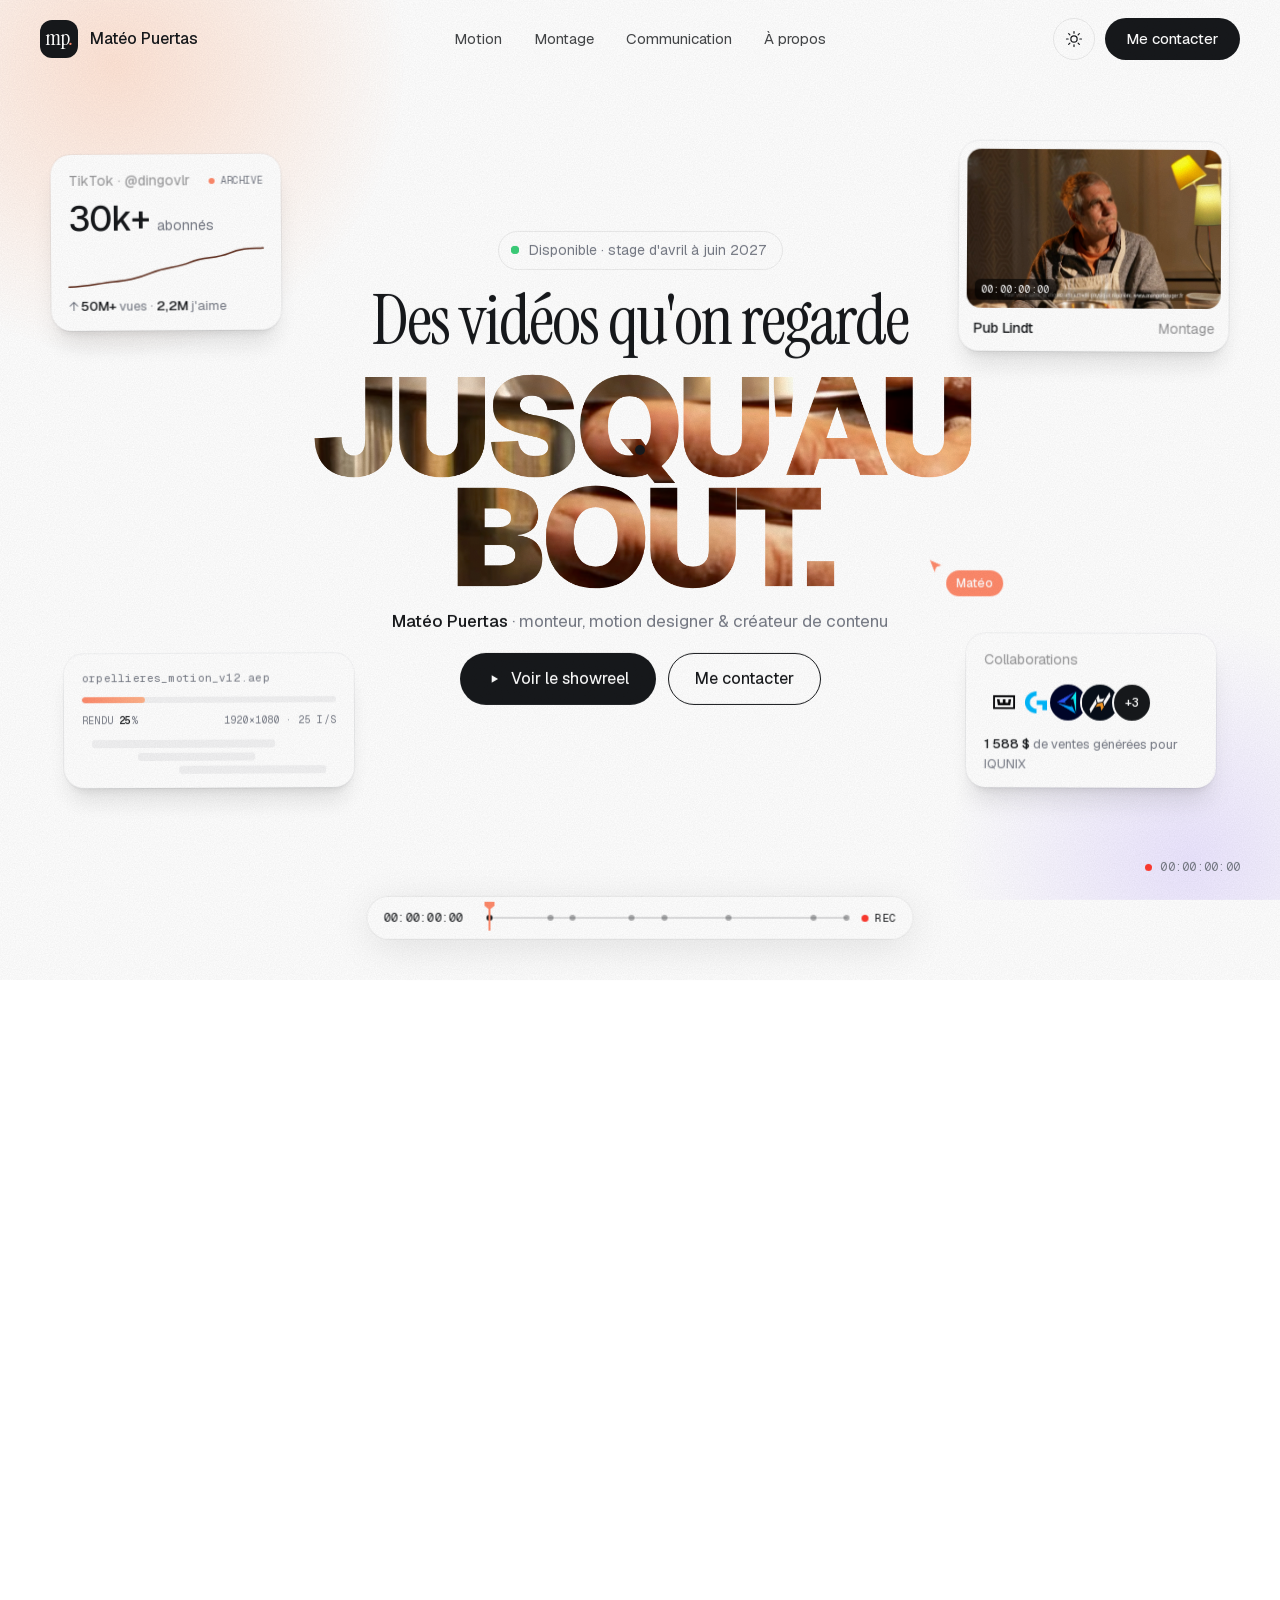
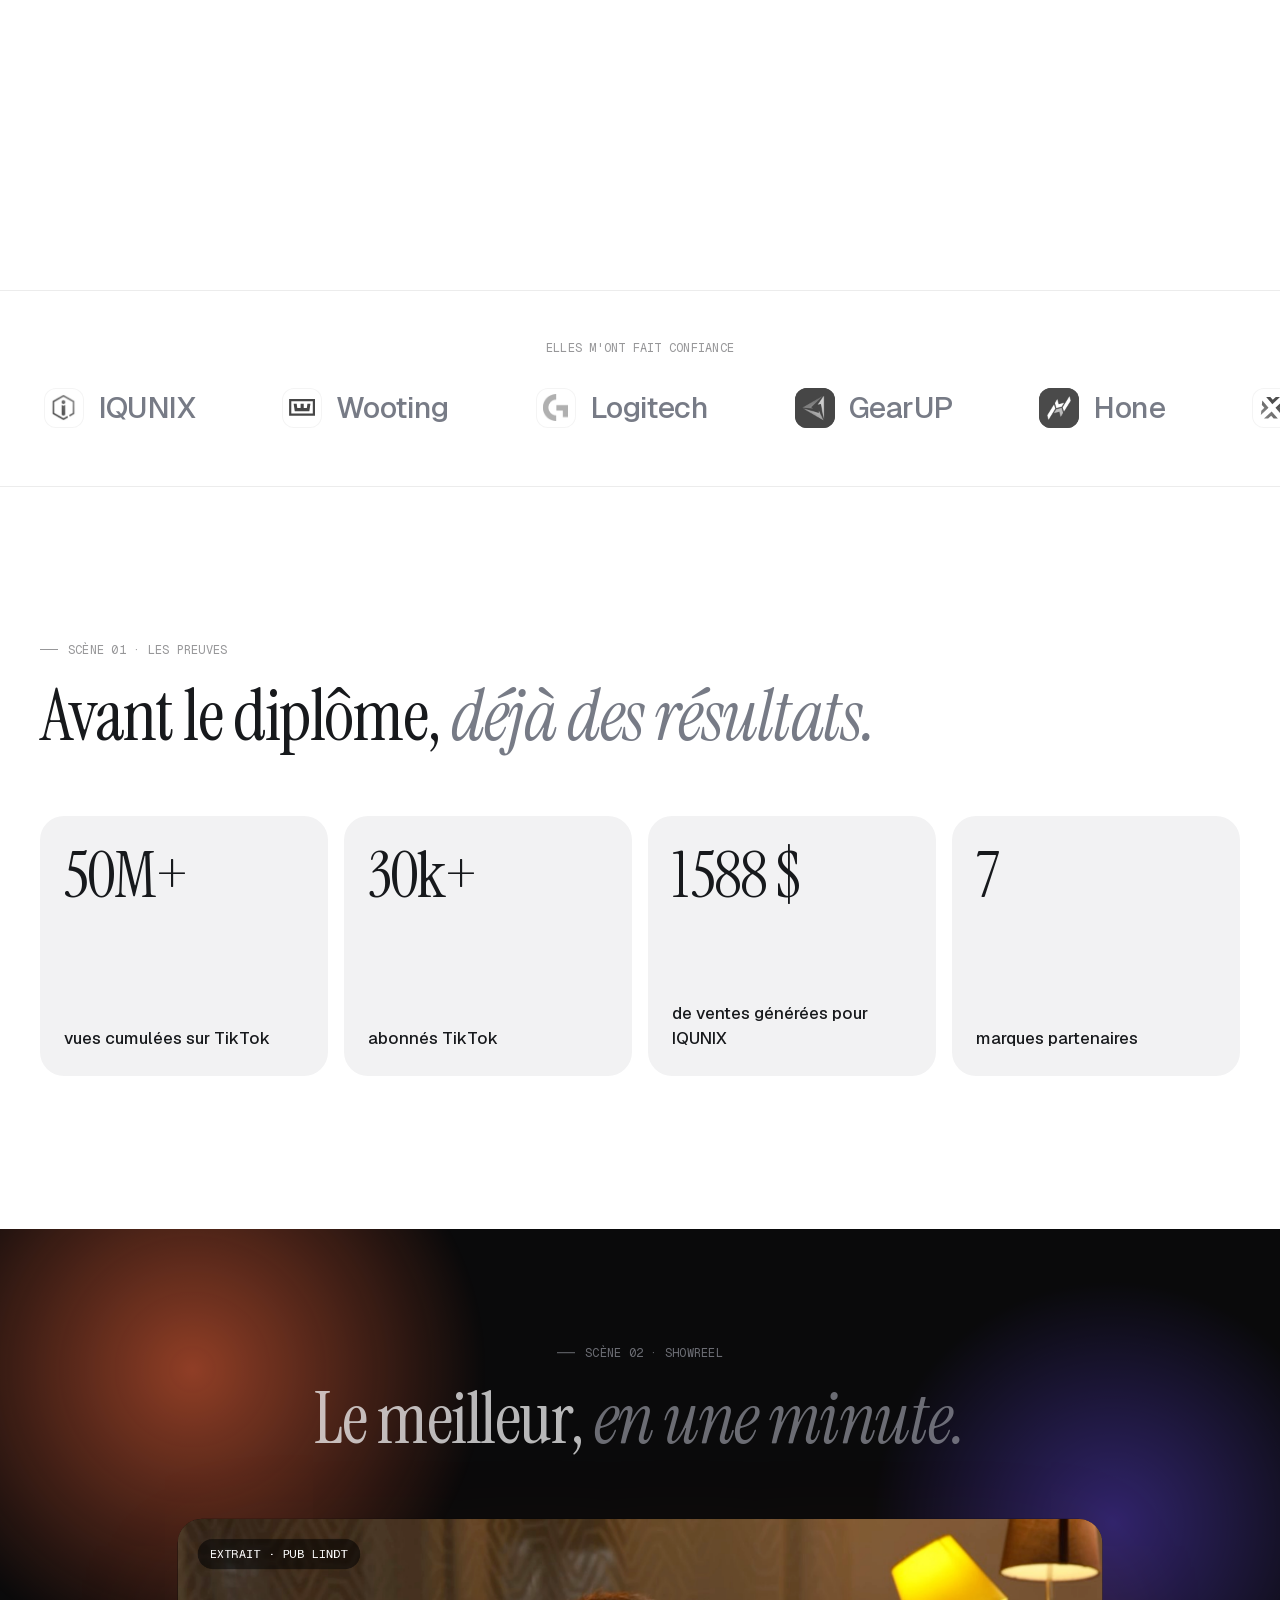
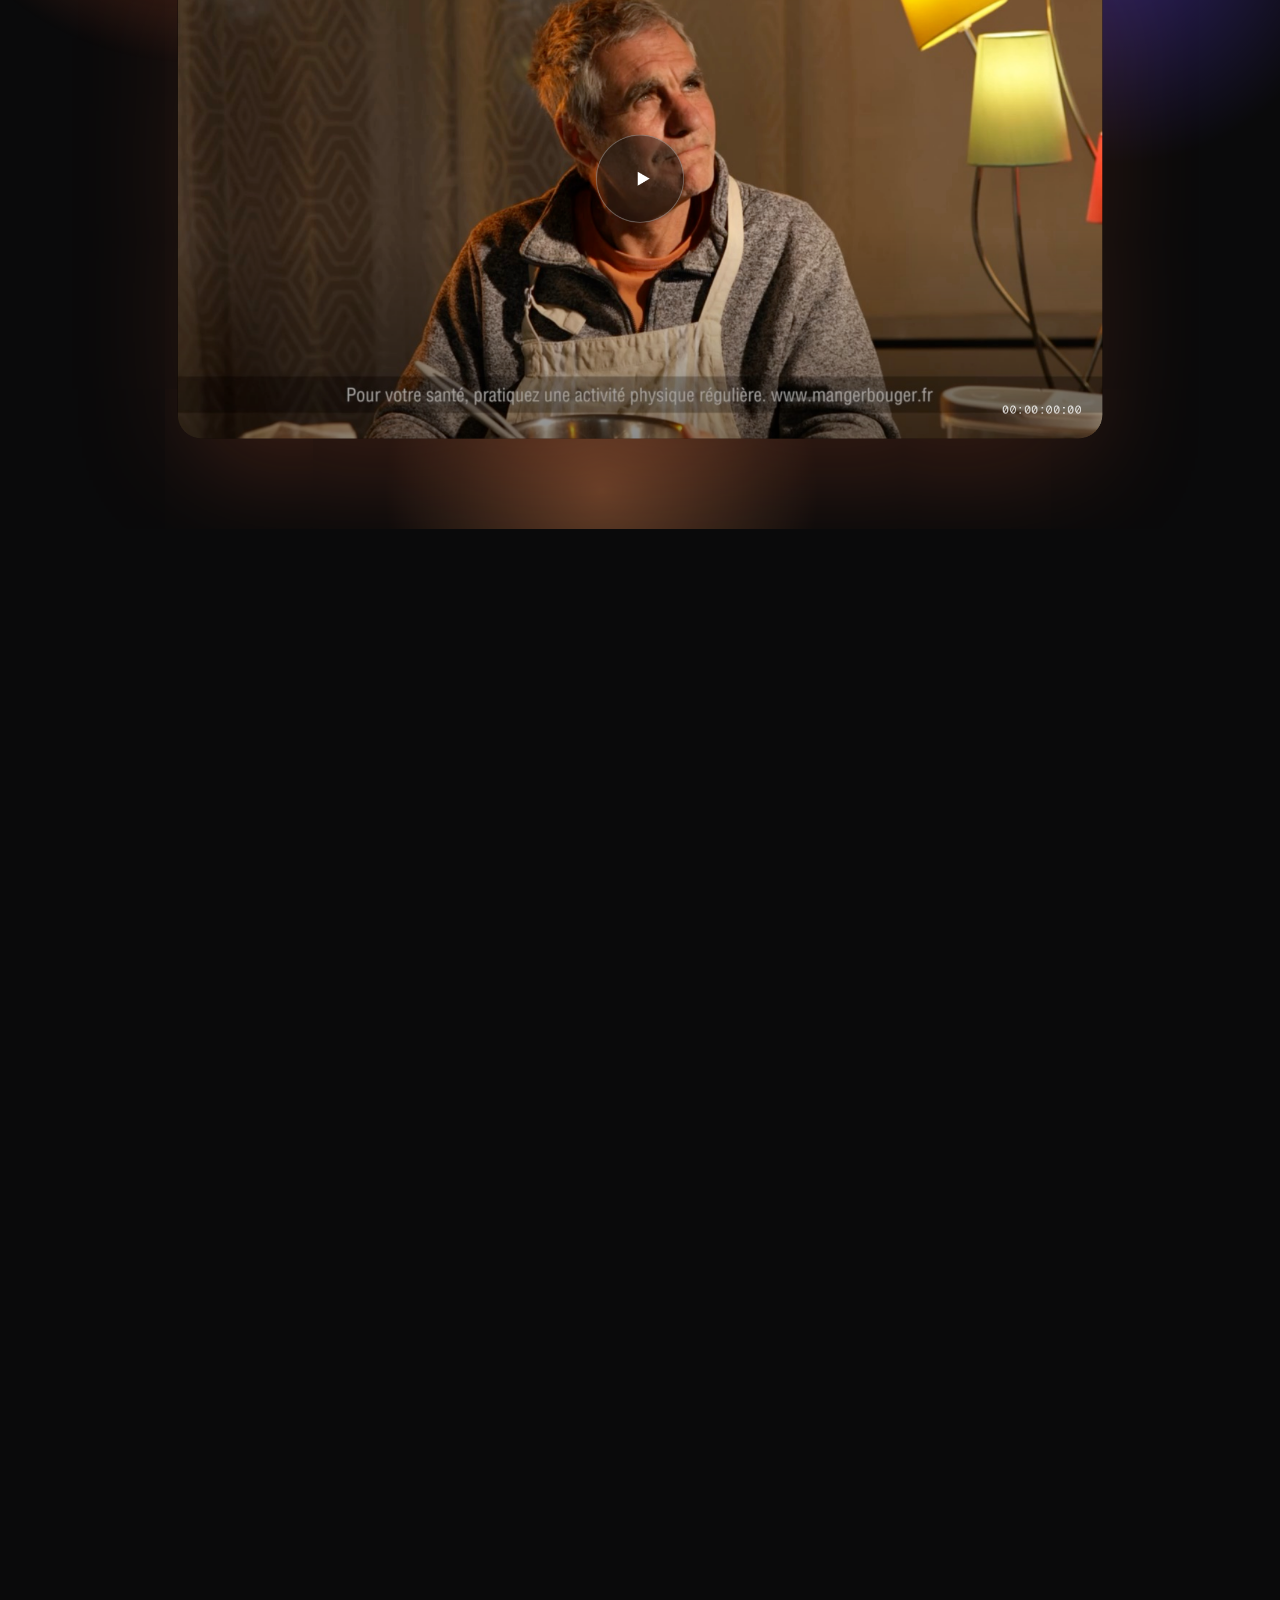
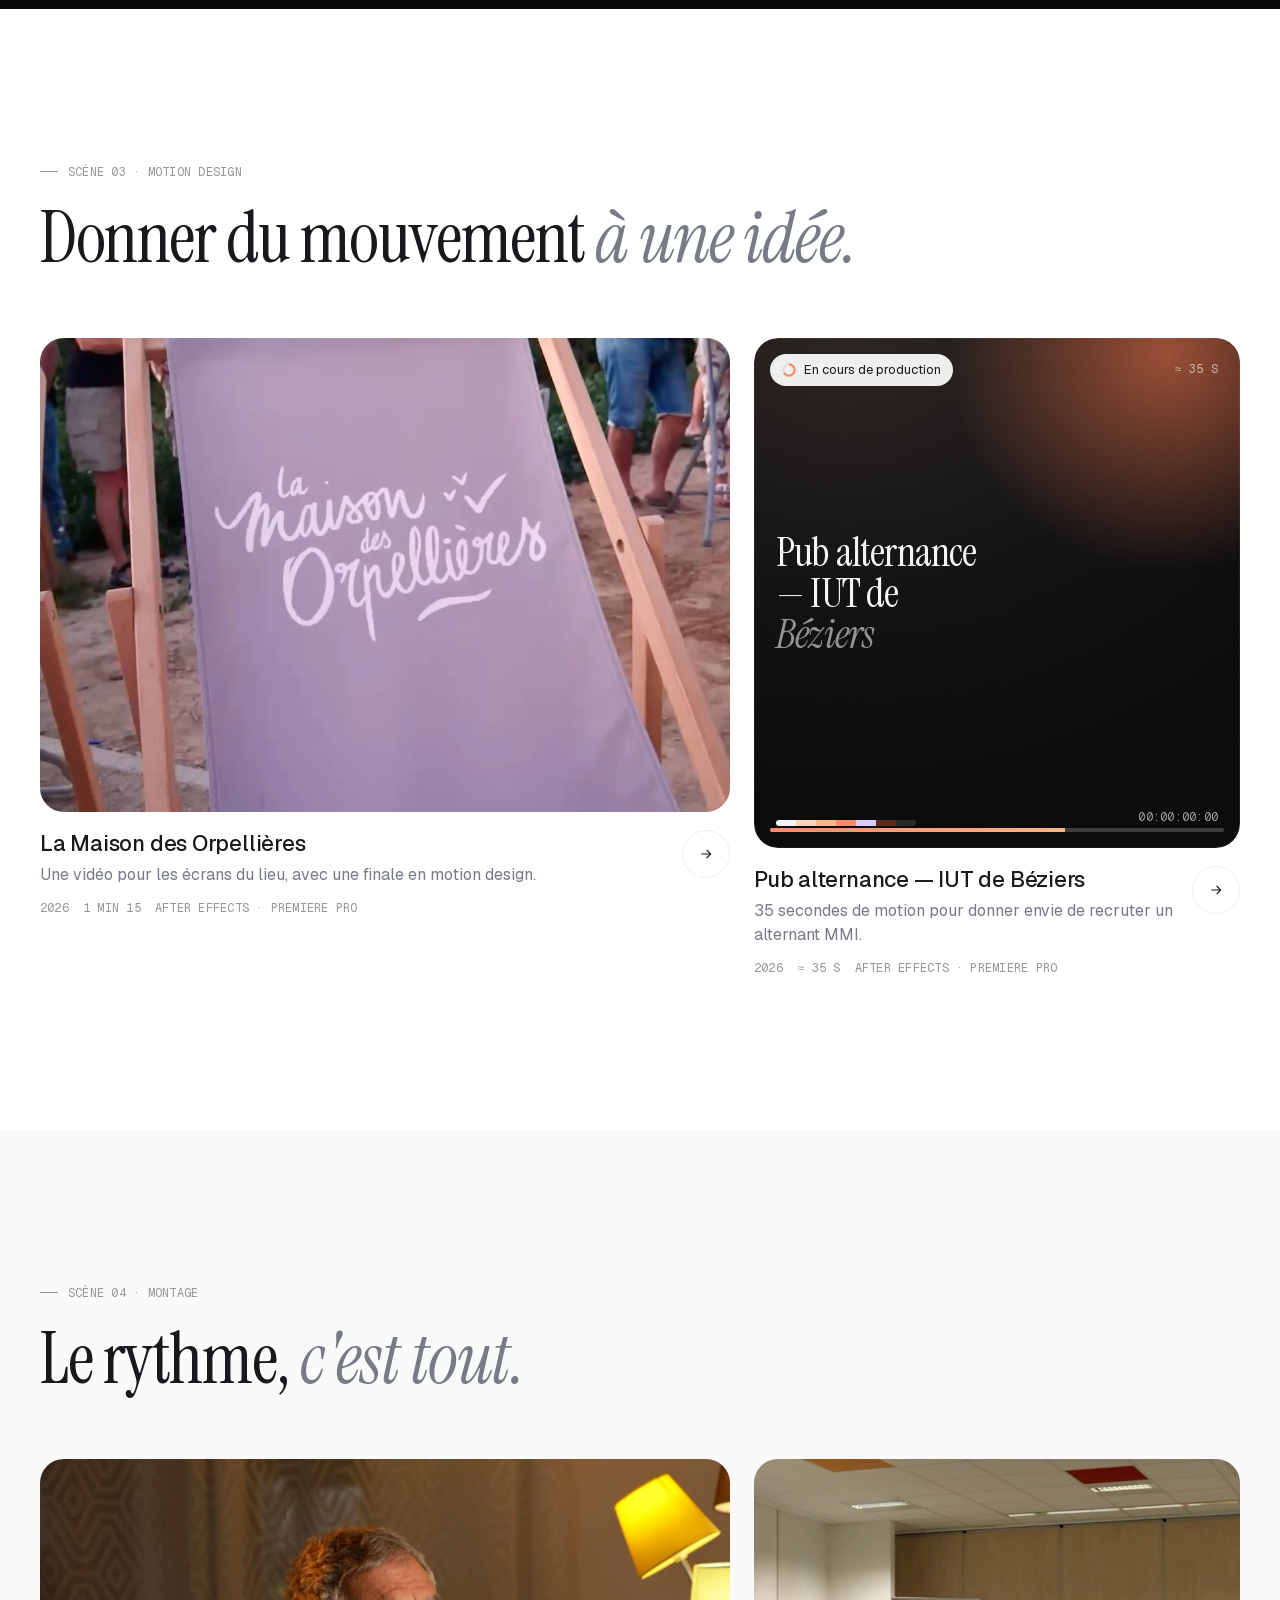
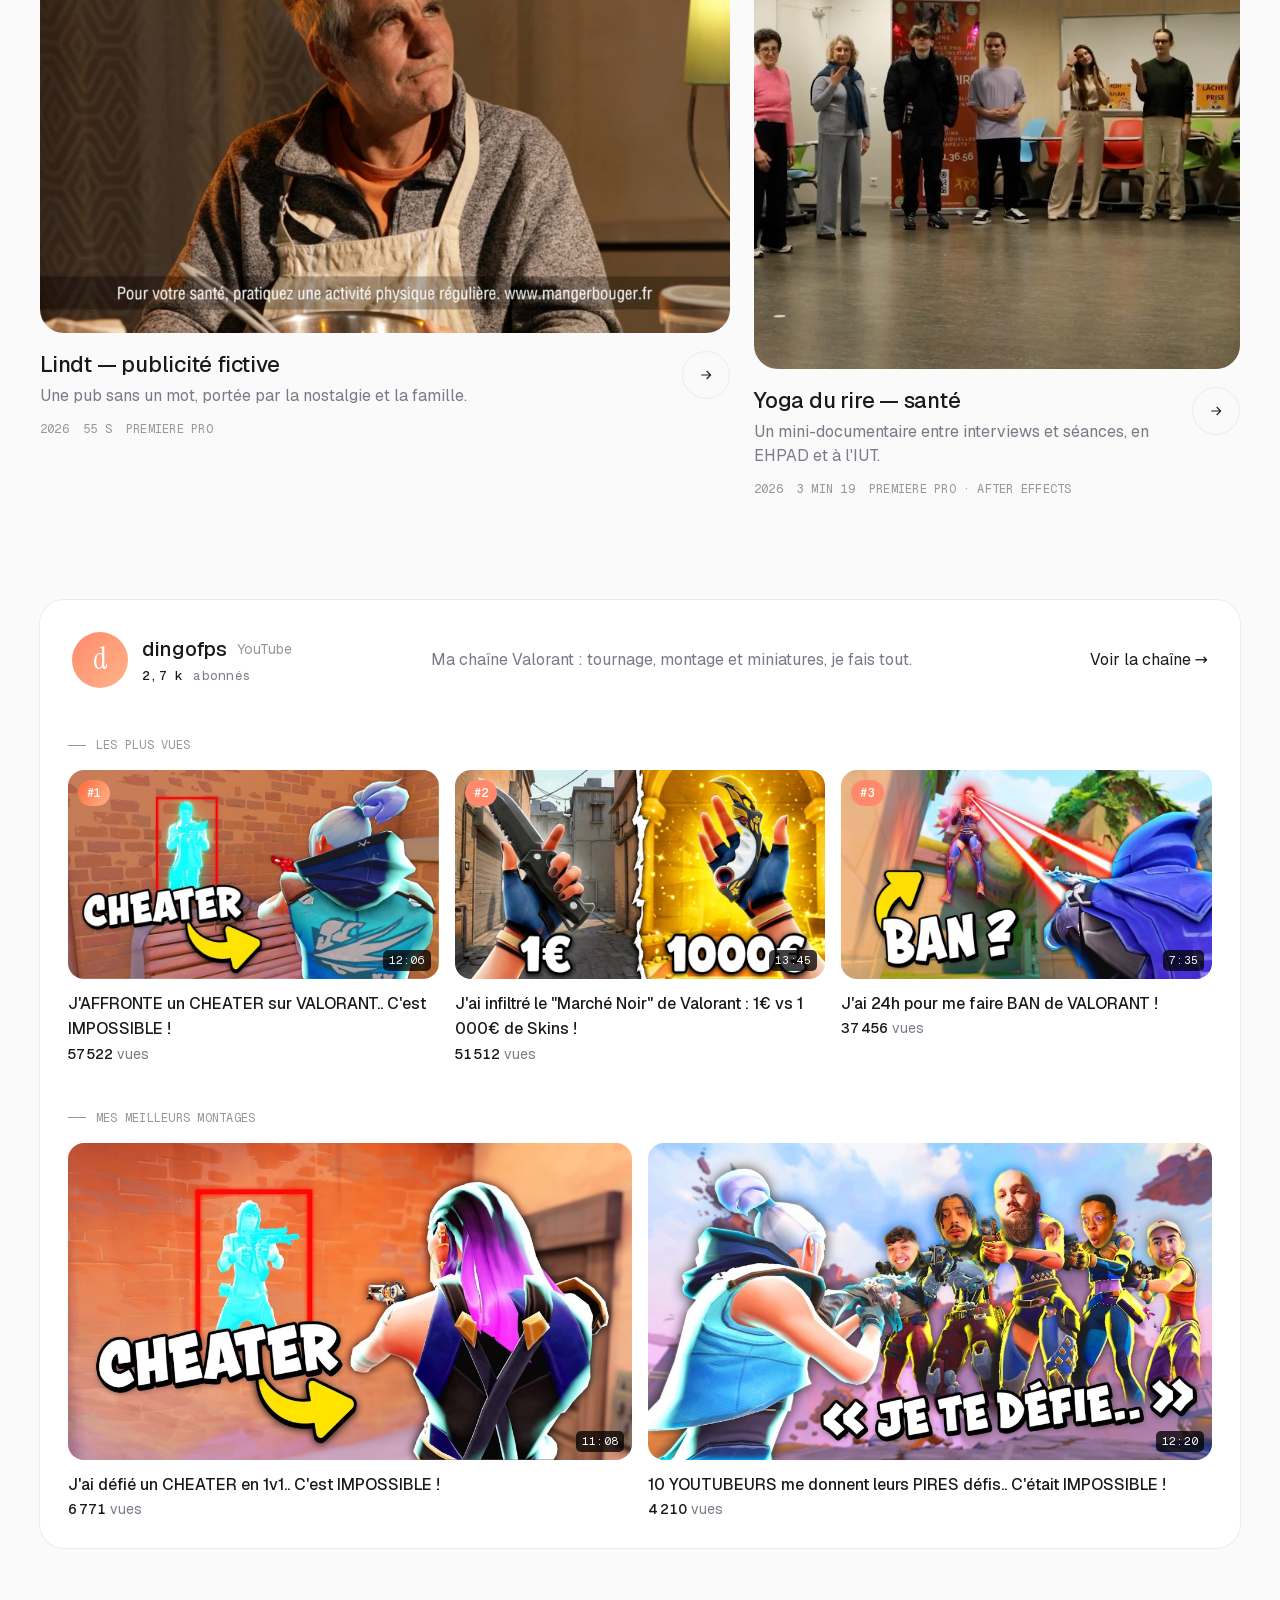
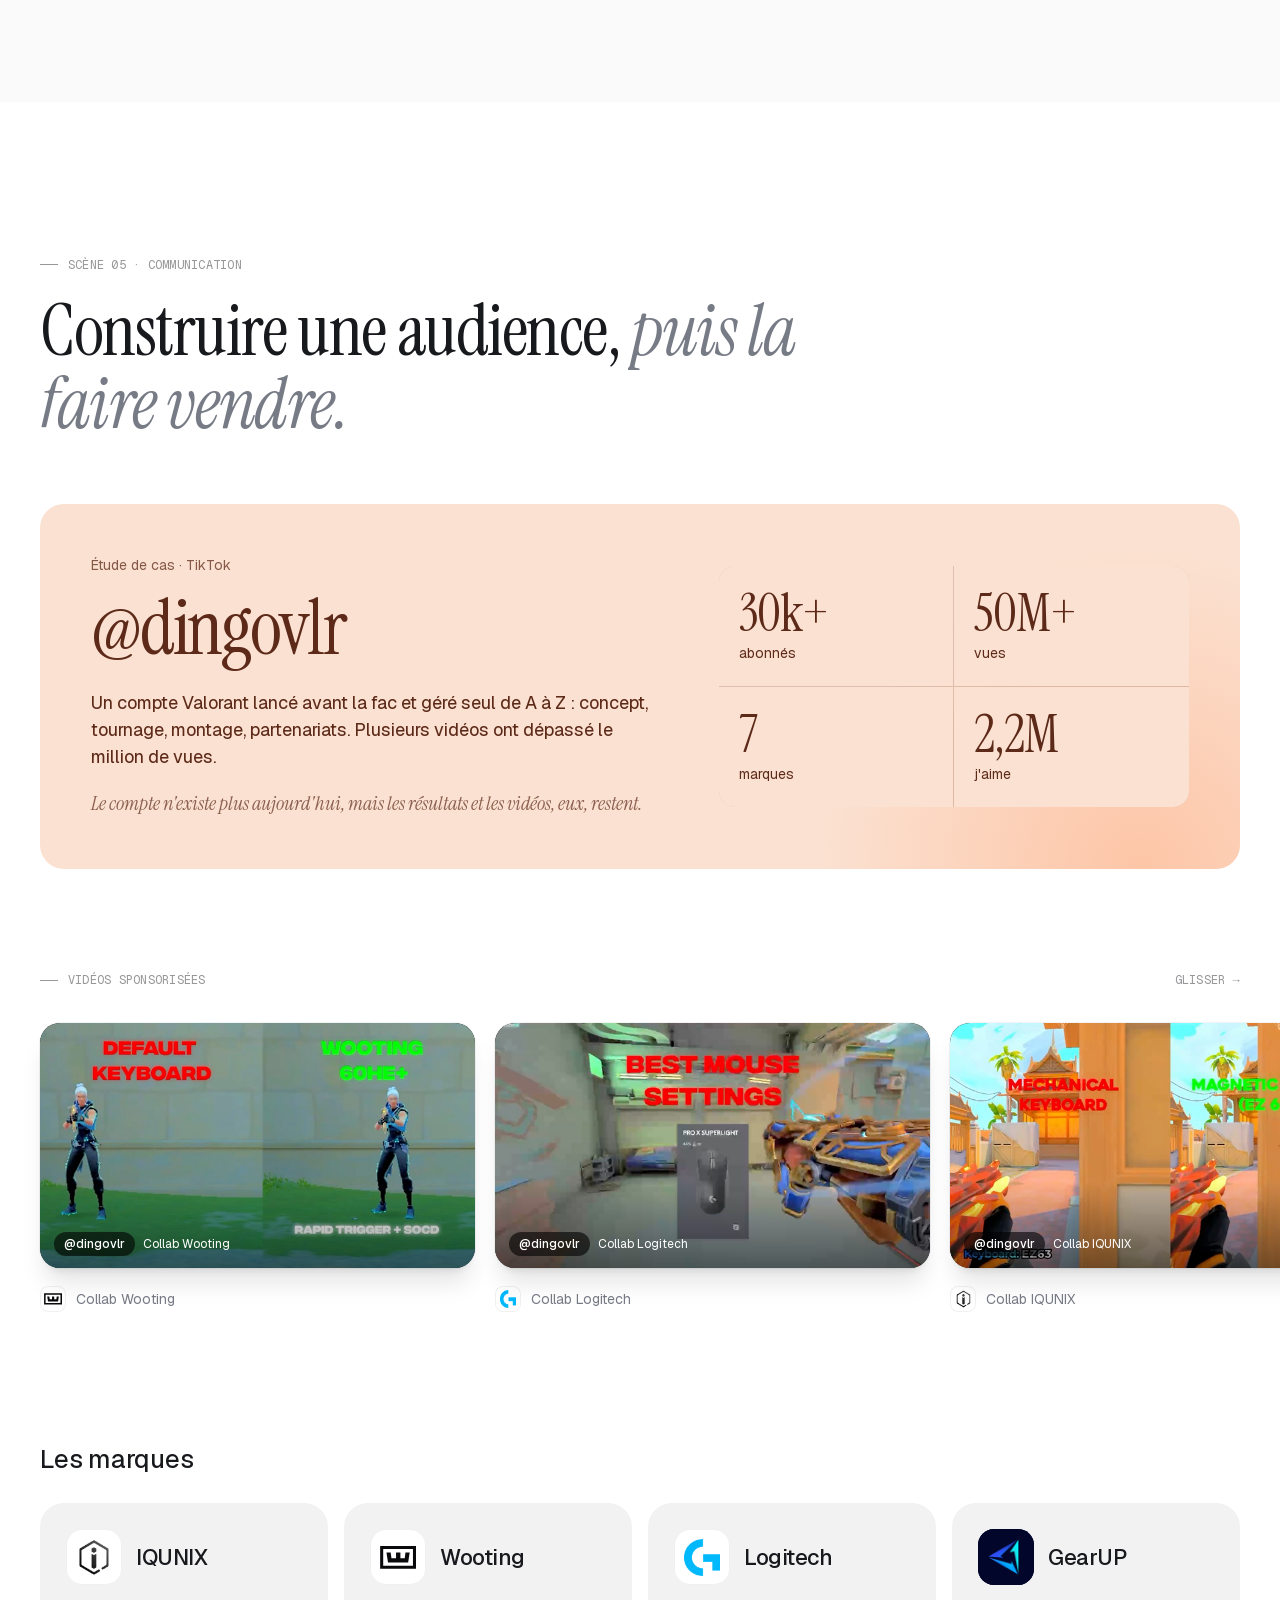
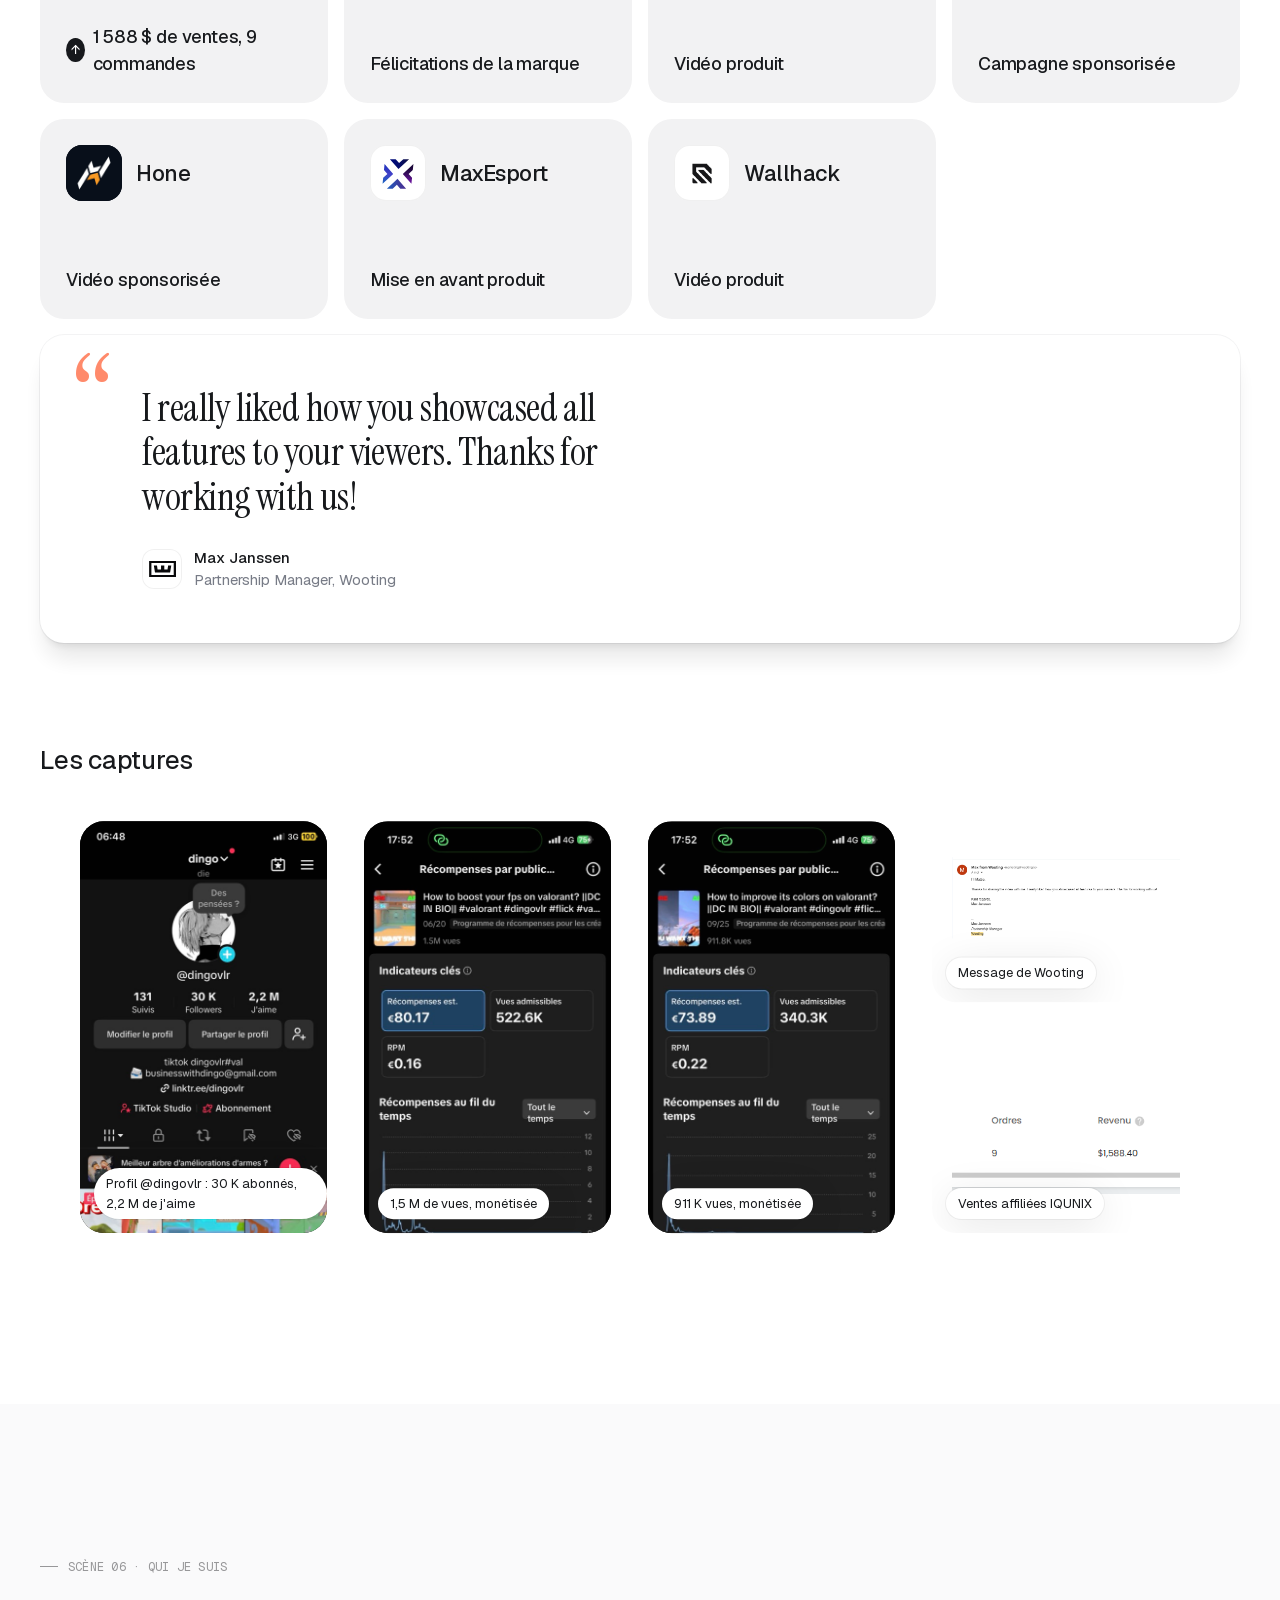
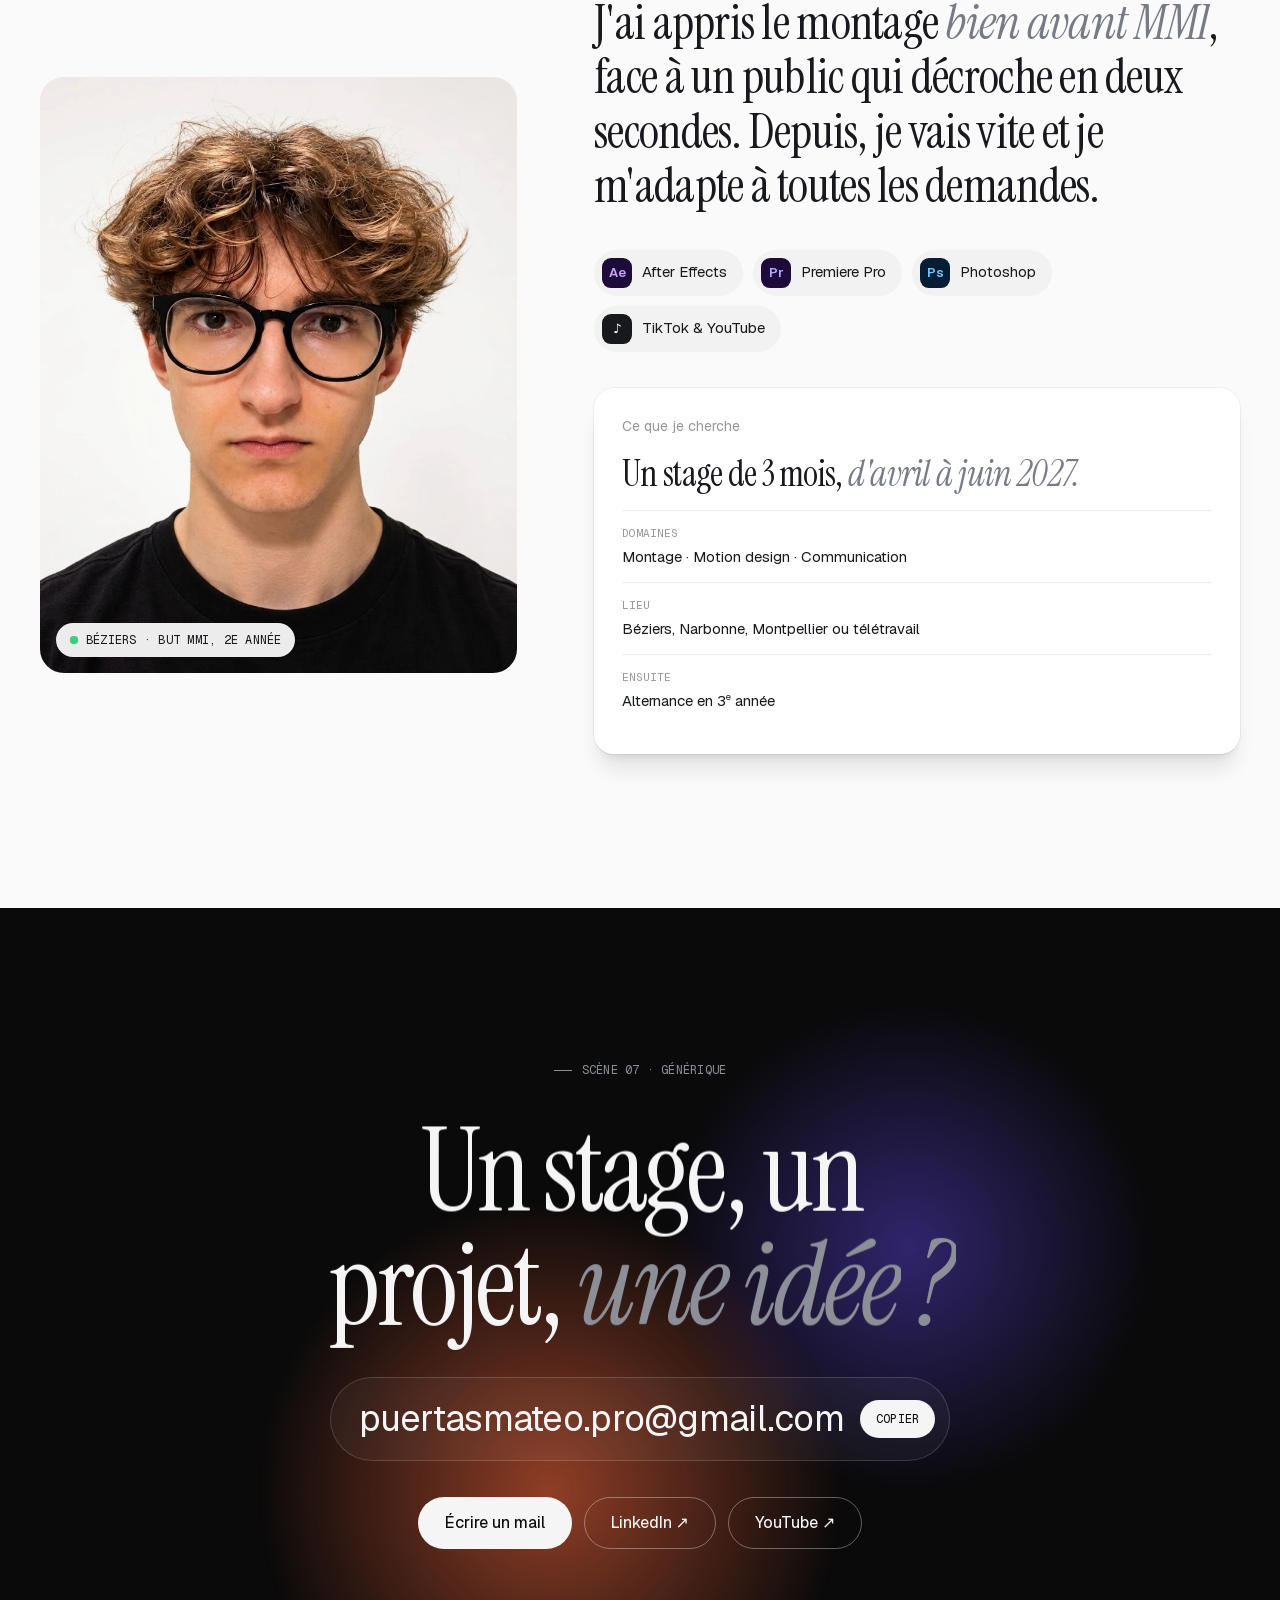
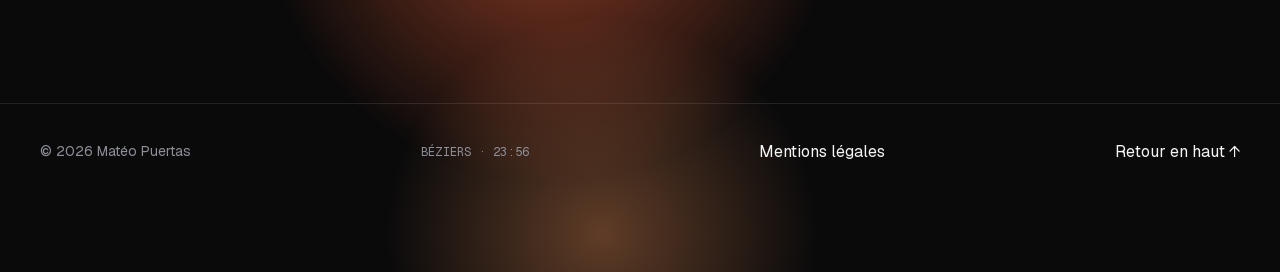
==== commit 2ec376b0: "Nouvelle adresse : mateopuertas.github.io Co-Authored-By: Claude Opus 5.5 <noreply@anthropic.com>" ====
--- a/index.html
+++ b/index.html
@@ -7,9 +7,9 @@
   <meta name="description" content="Portfolio de Matéo Puertas, monteur vidéo, motion designer et créateur de contenu. Étudiant BUT MMI à Béziers, disponible en stage d'avril à juin 2027.">
   <meta property="og:title" content="Matéo Puertas — Monteur & motion designer">
   <meta property="og:description" content="50M+ vues, 30k+ abonnés, 7 marques partenaires. Disponible en stage d'avril à juin 2027.">
-  <meta property="og:image" content="https://dingovlr.github.io/assets/img/og-image.jpg">
-  <meta property="og:url" content="https://dingovlr.github.io/">
-  <link rel="canonical" href="https://dingovlr.github.io/">
+  <meta property="og:image" content="https://mateopuertas.github.io/assets/img/og-image.jpg">
+  <meta property="og:url" content="https://mateopuertas.github.io/">
+  <link rel="canonical" href="https://mateopuertas.github.io/">
   <meta property="og:image:width" content="1200">
   <meta property="og:image:height" content="630">
   <meta name="twitter:card" content="summary_large_image">
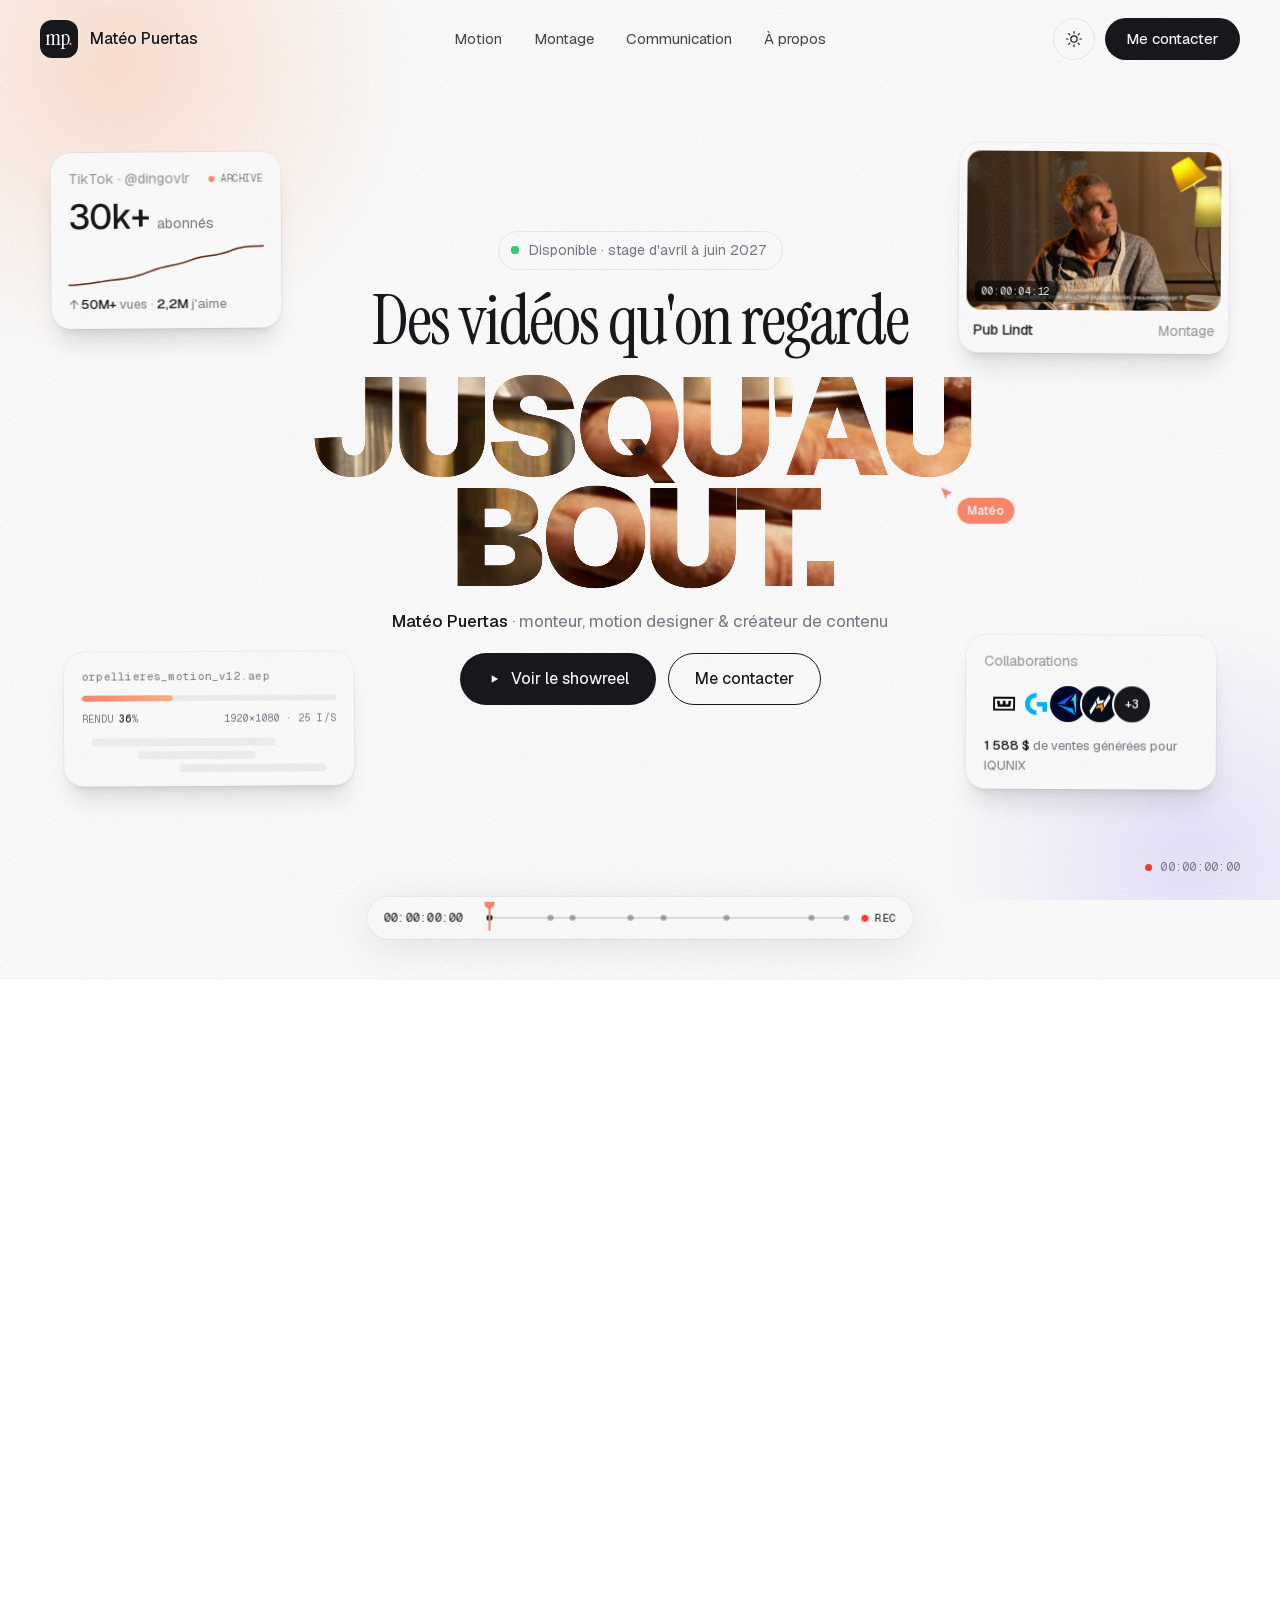
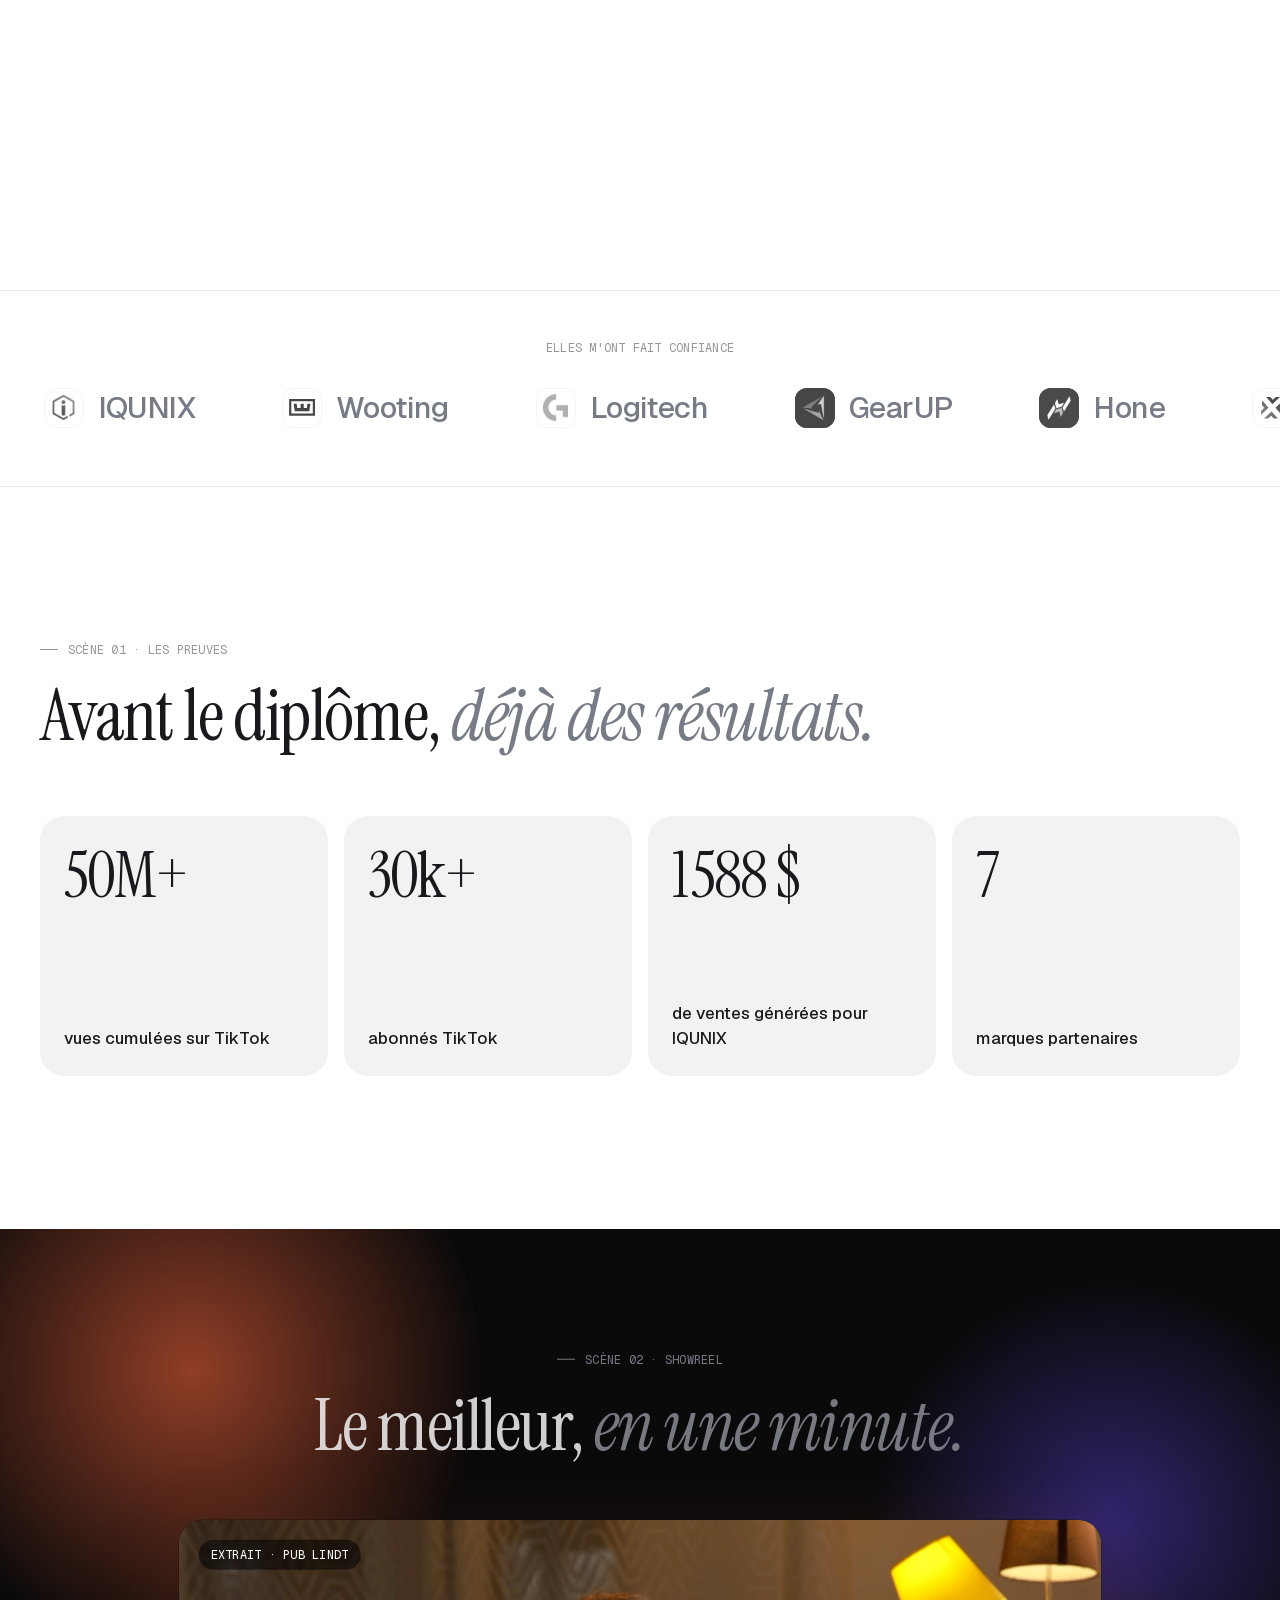
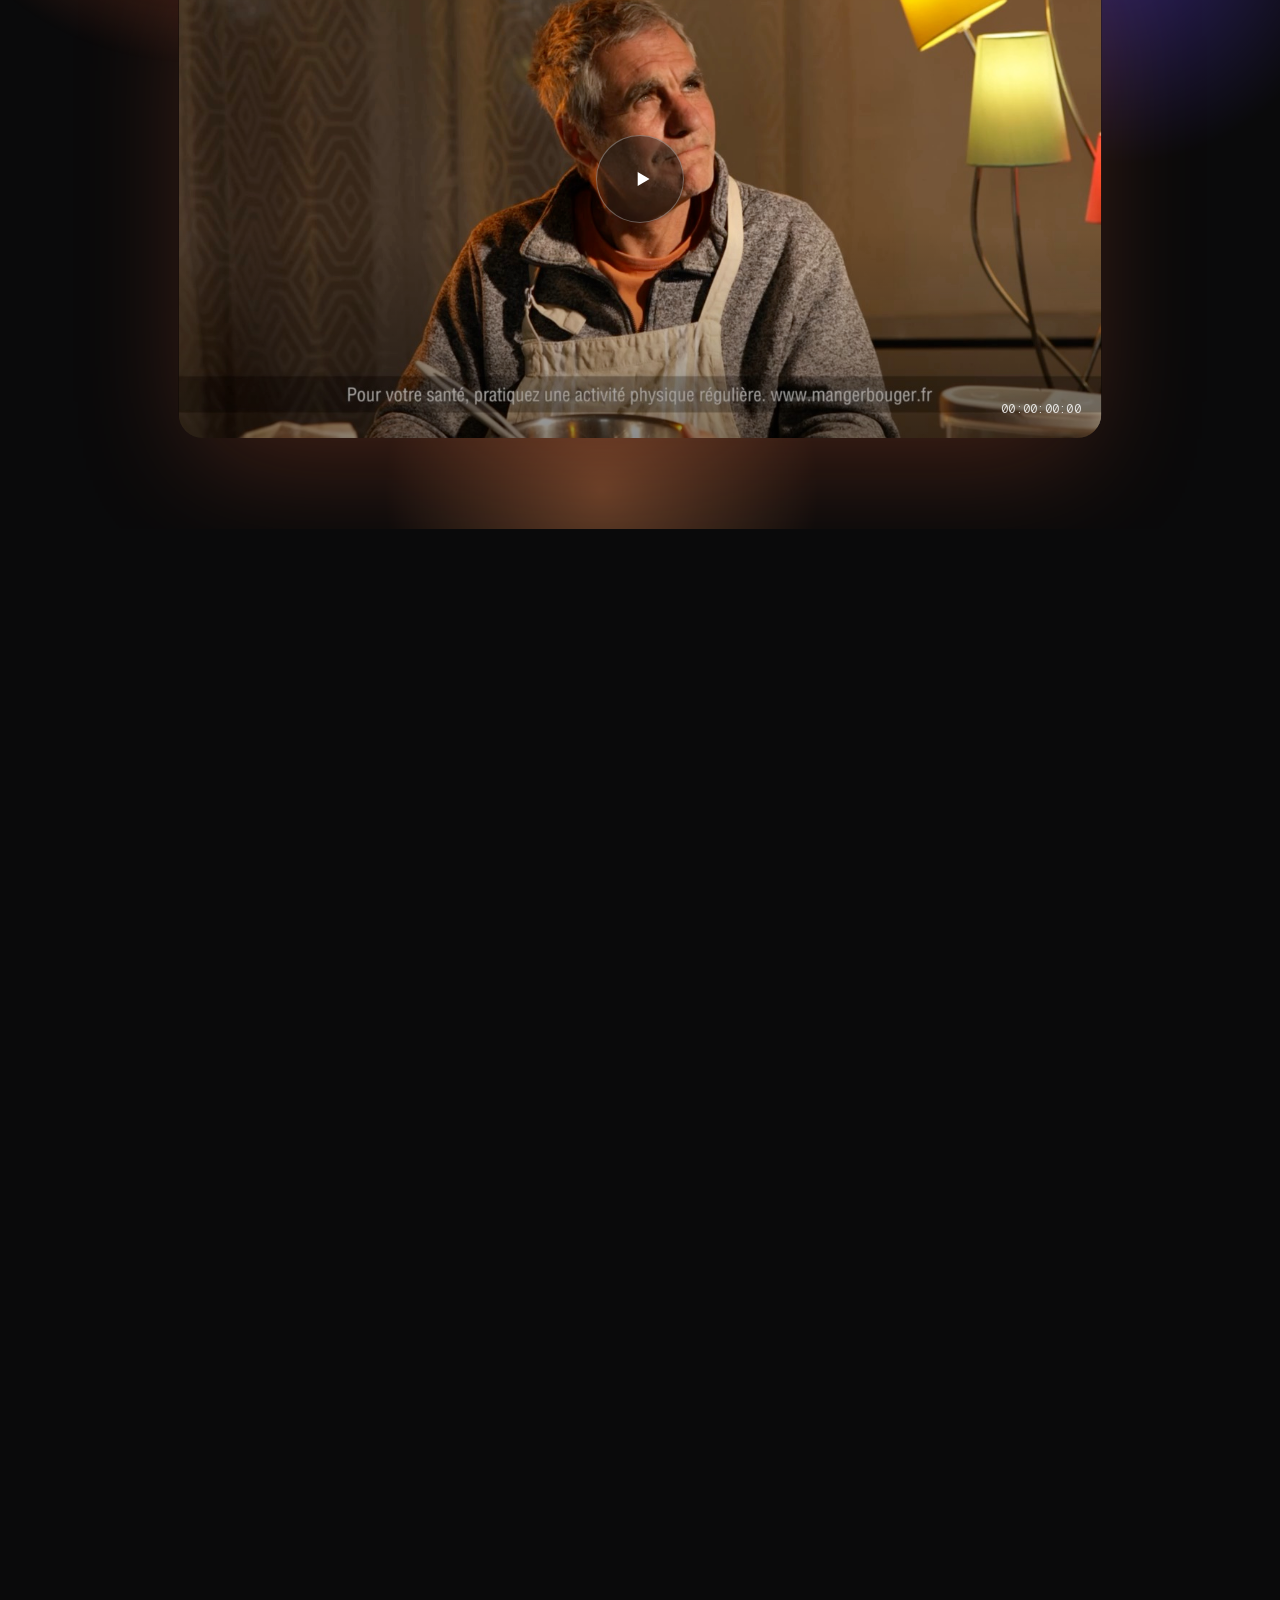
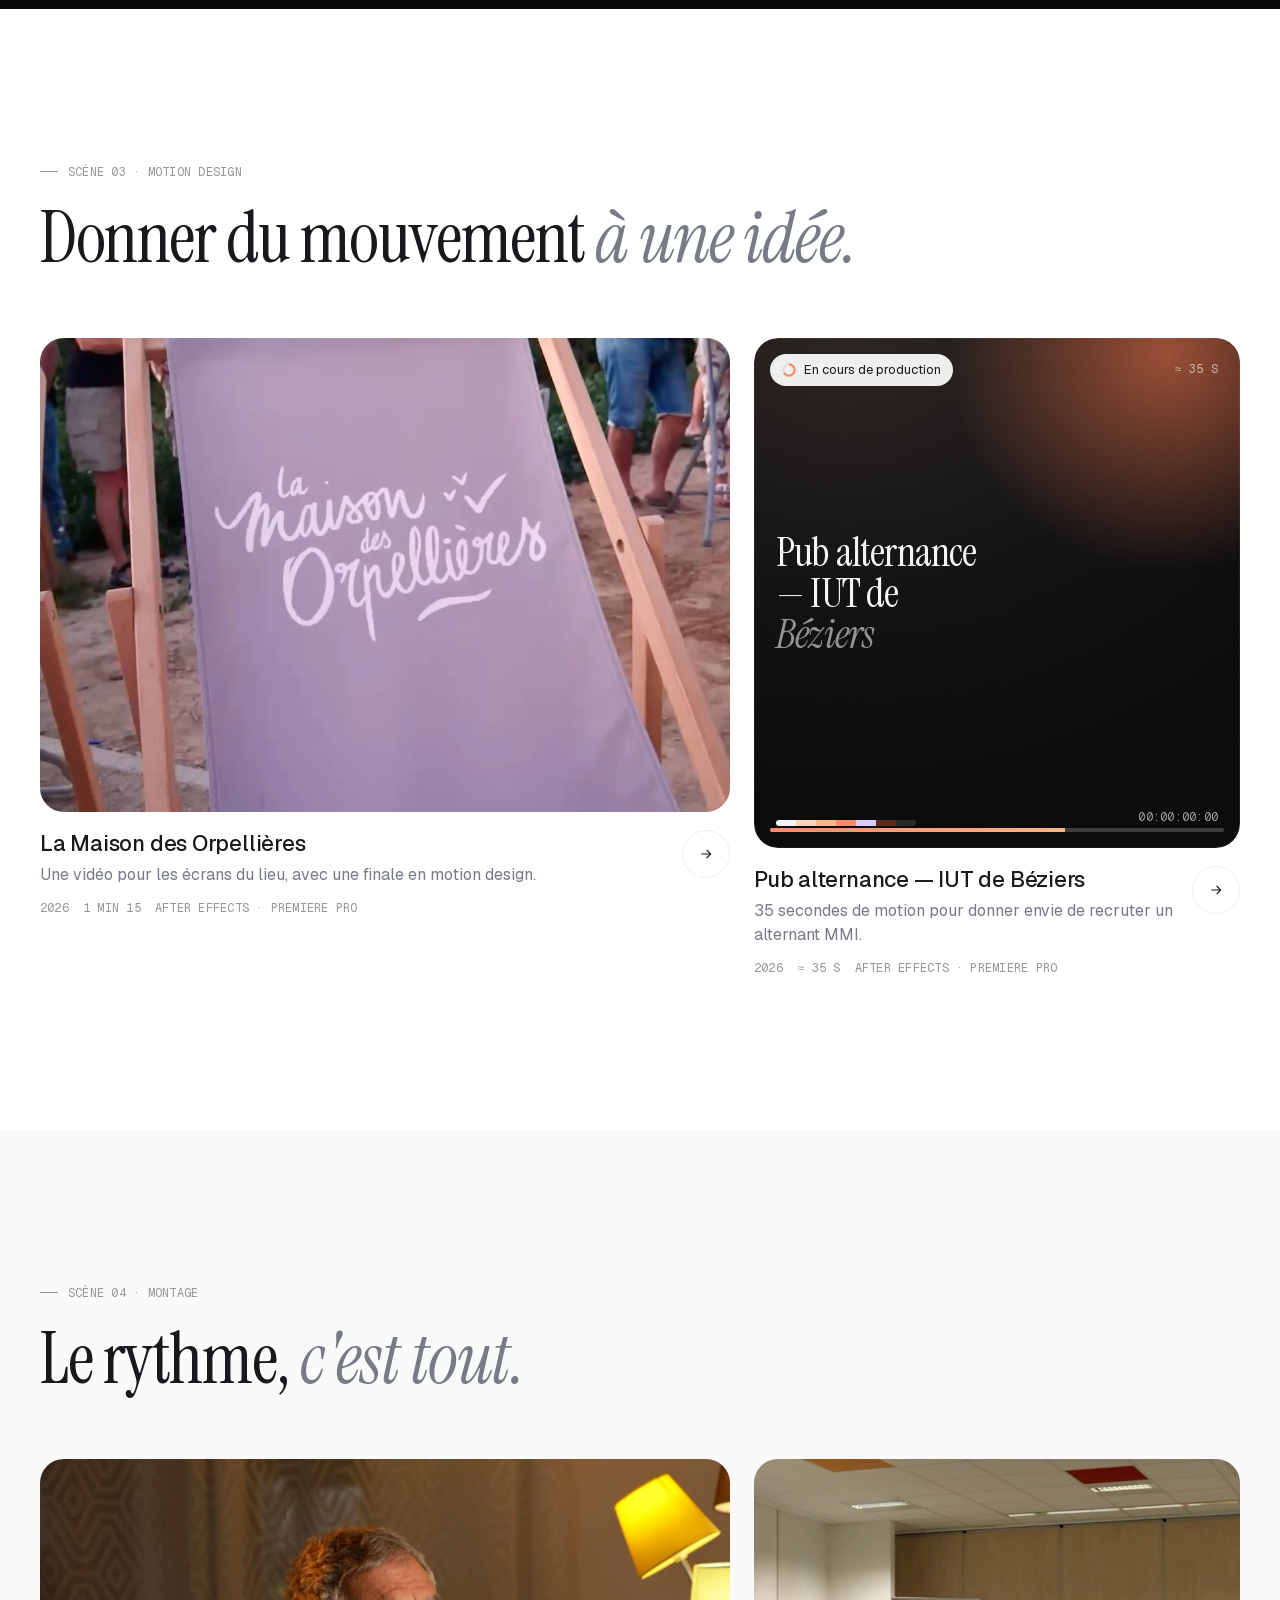
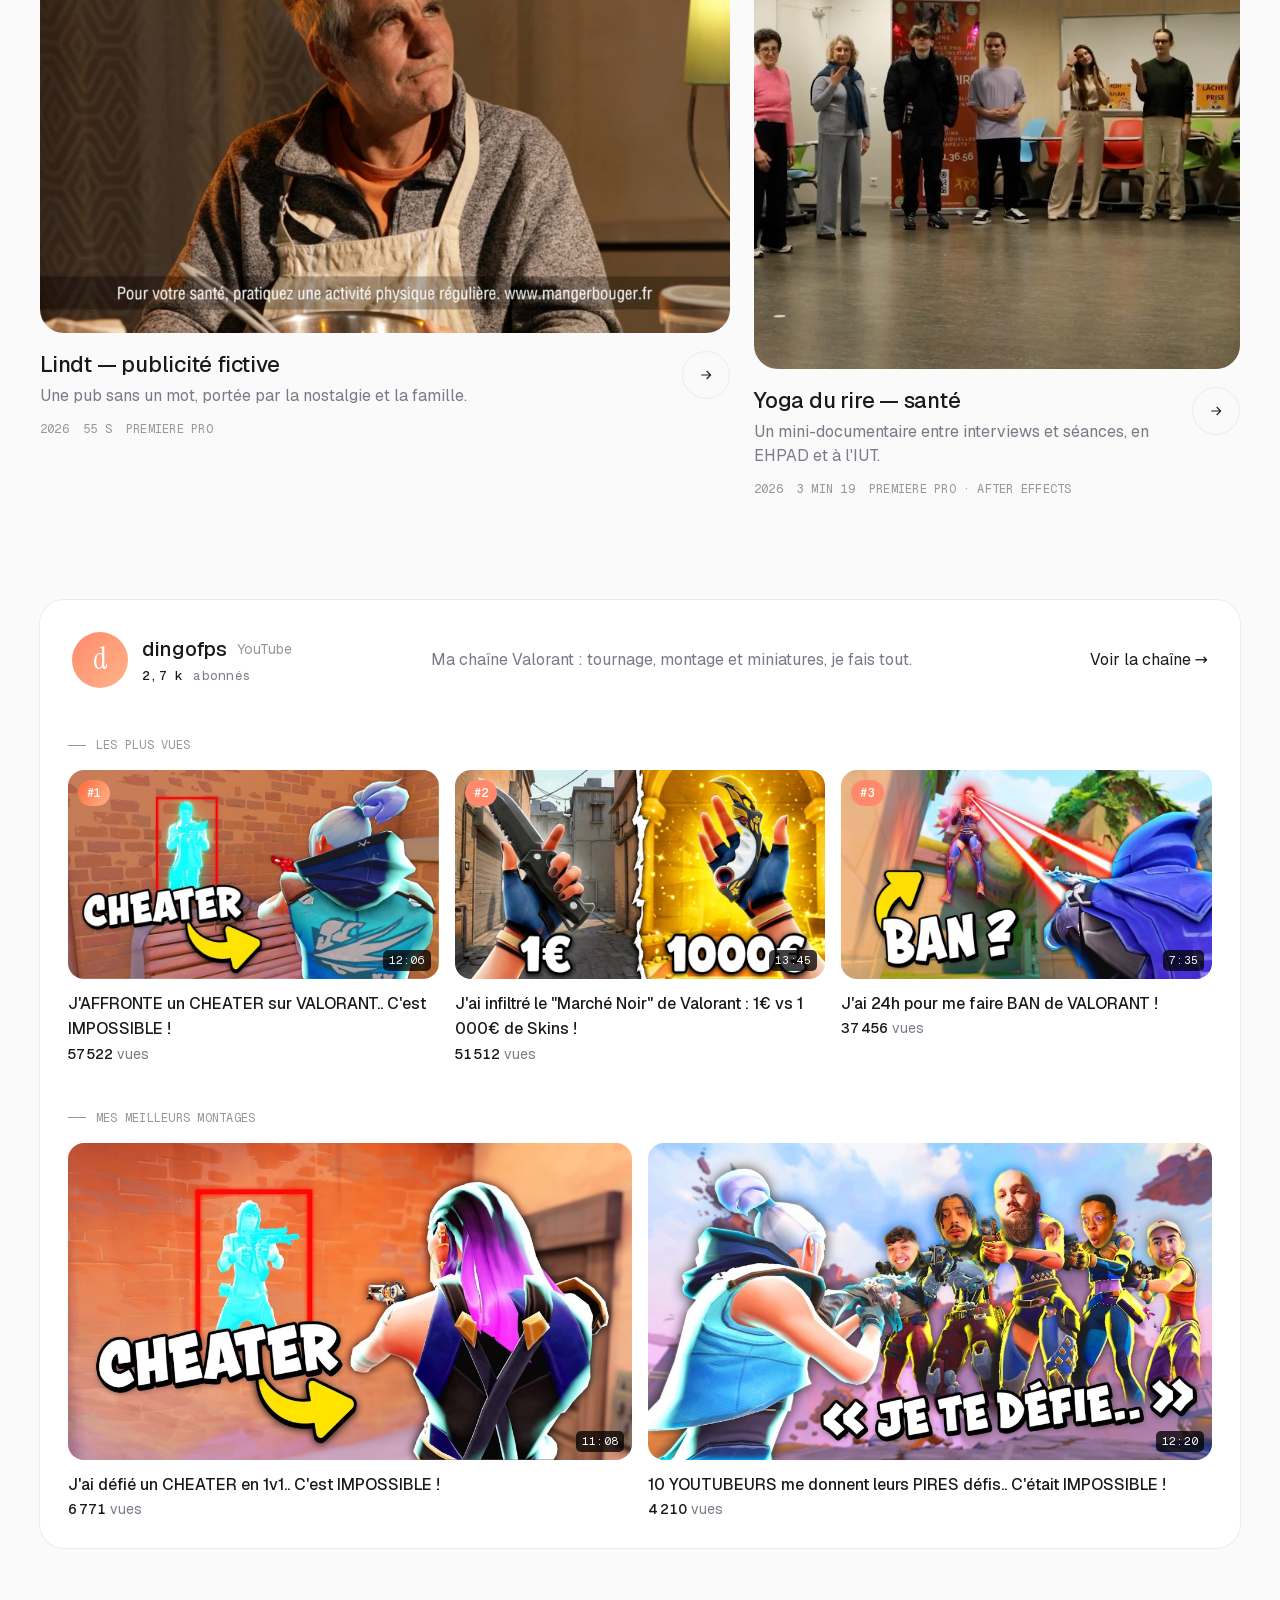
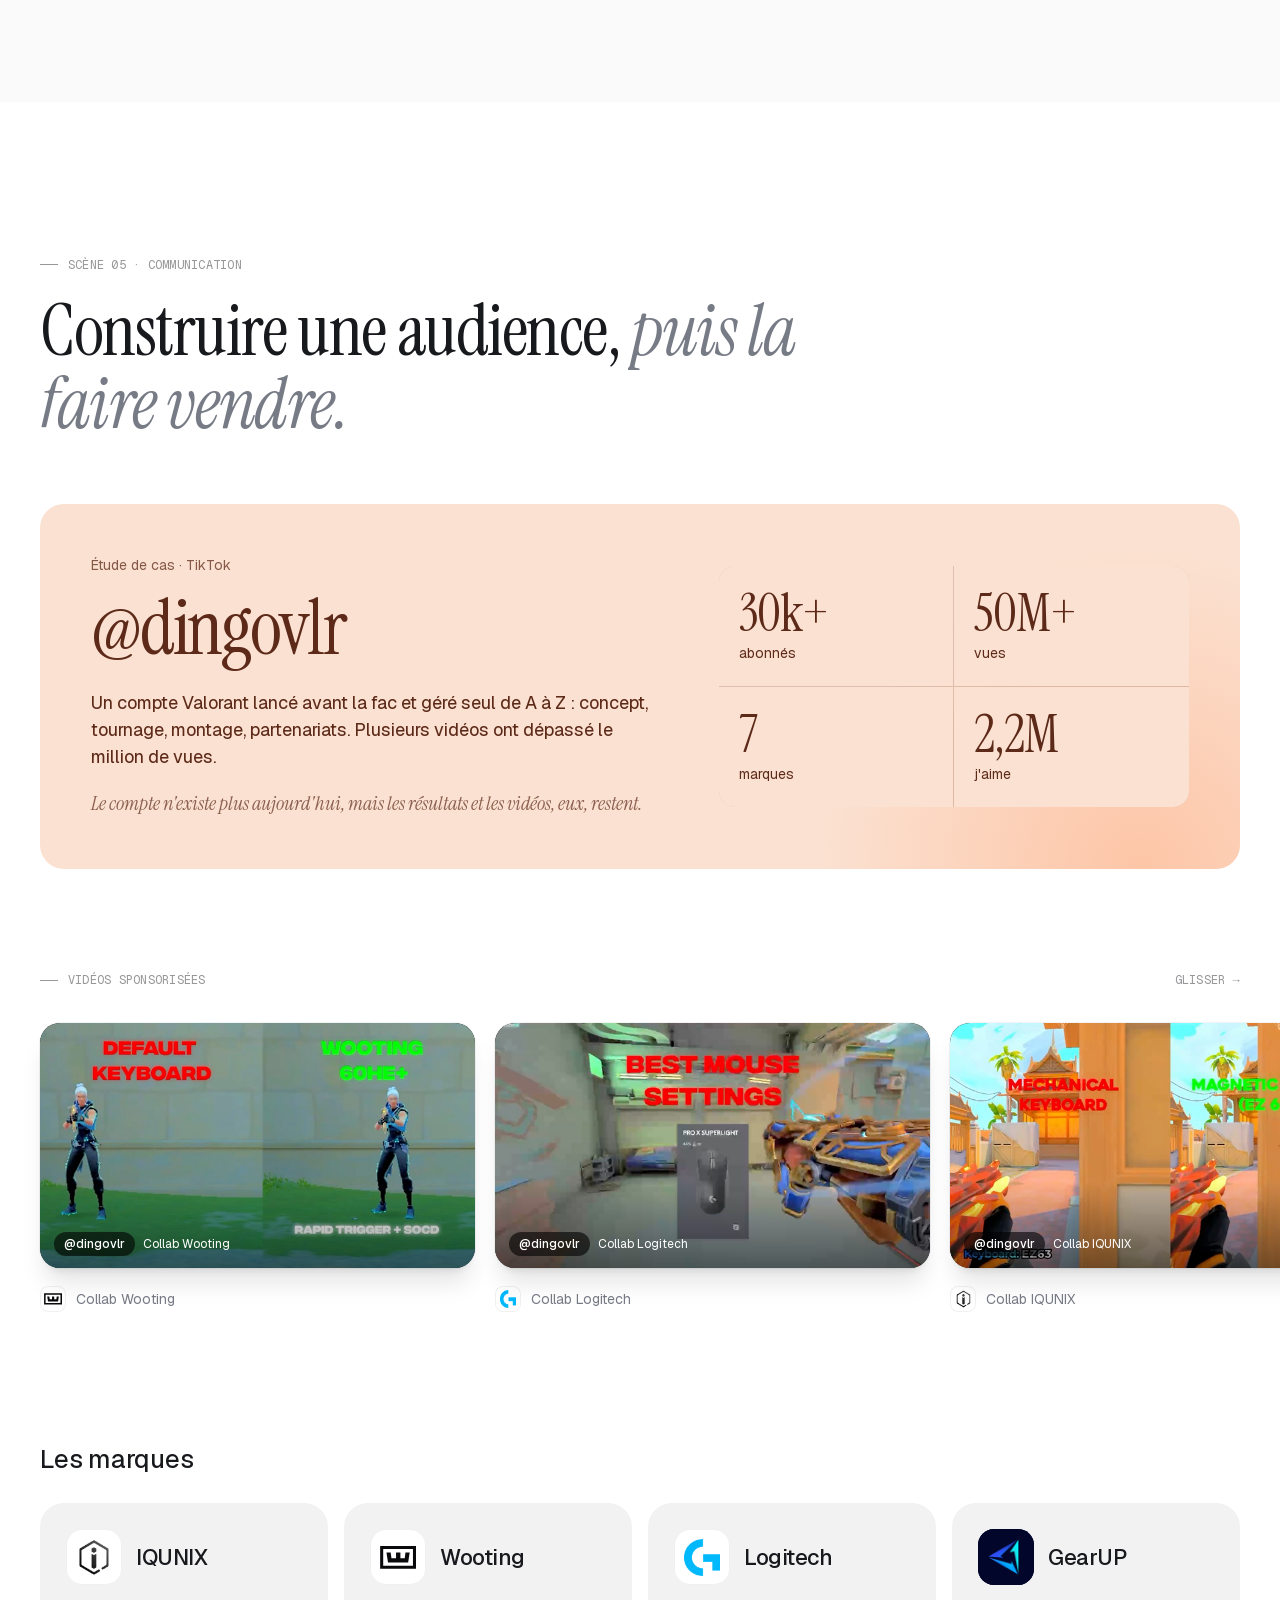
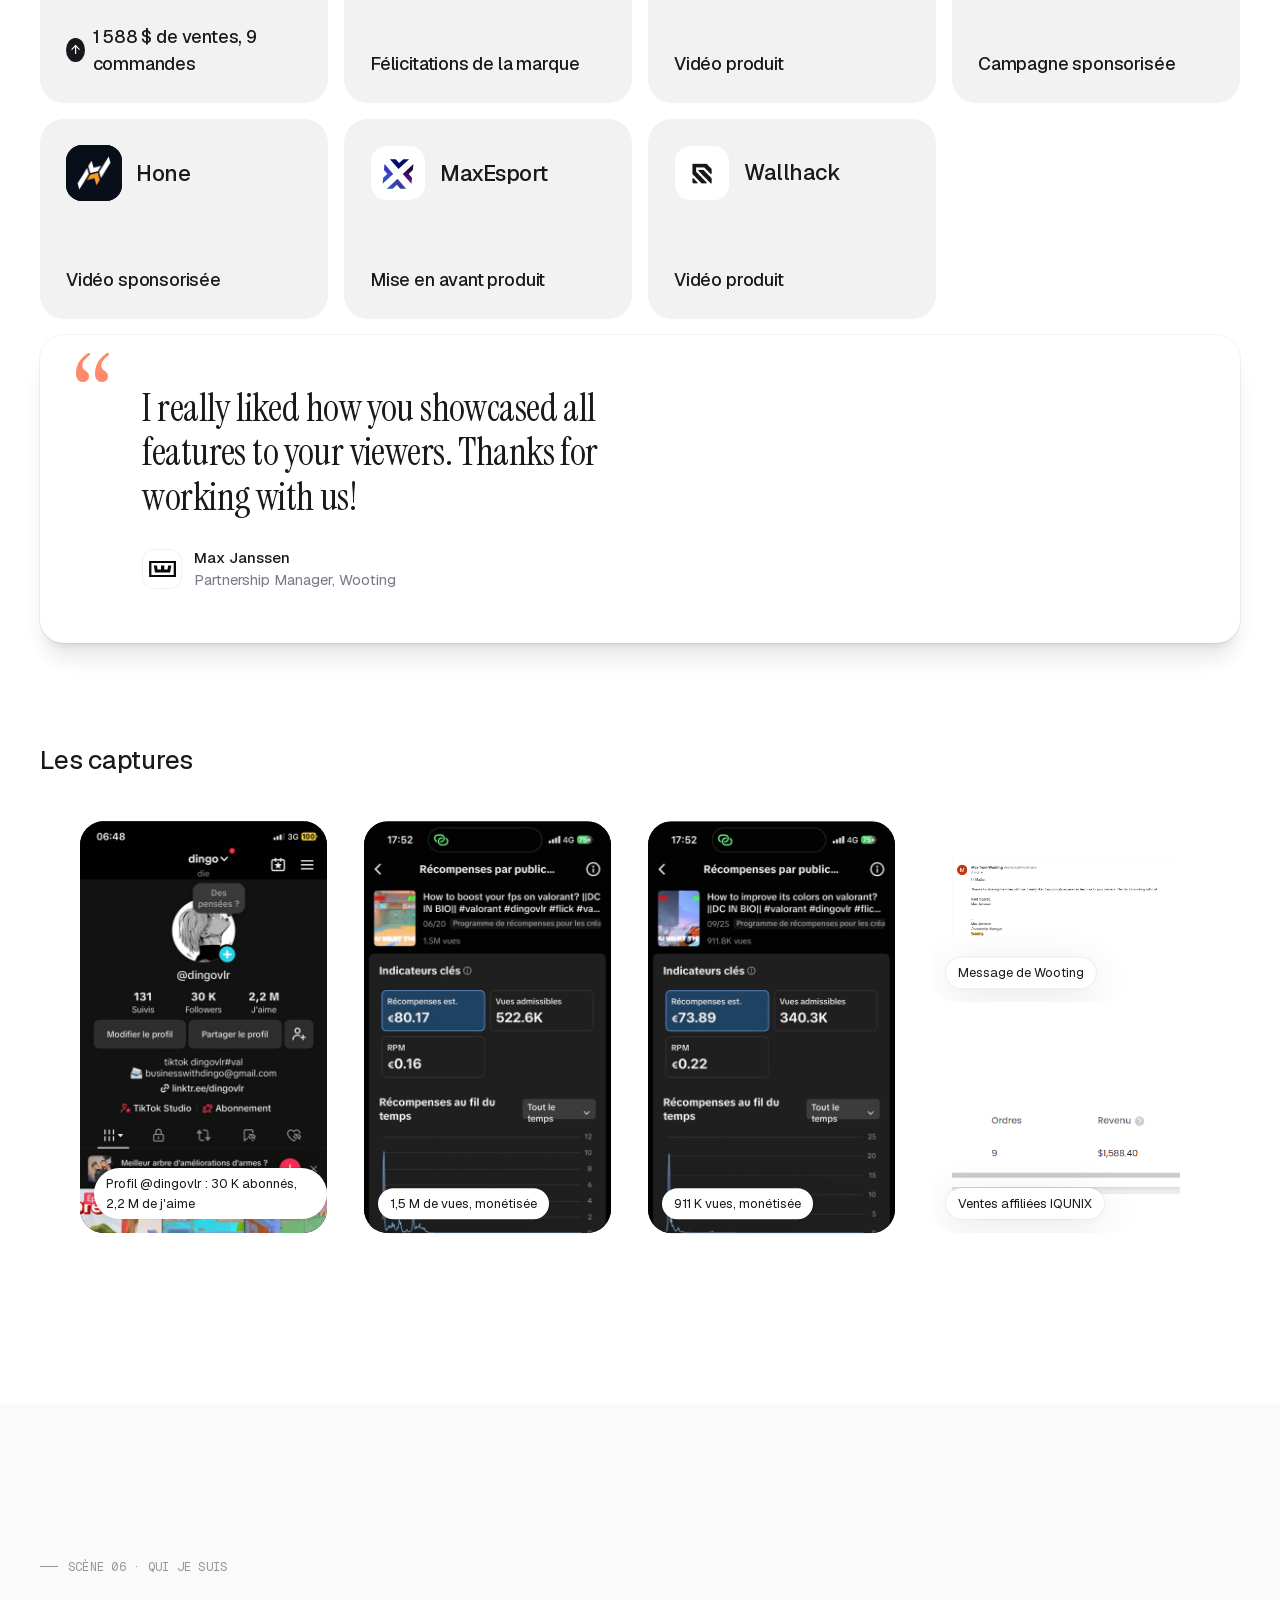
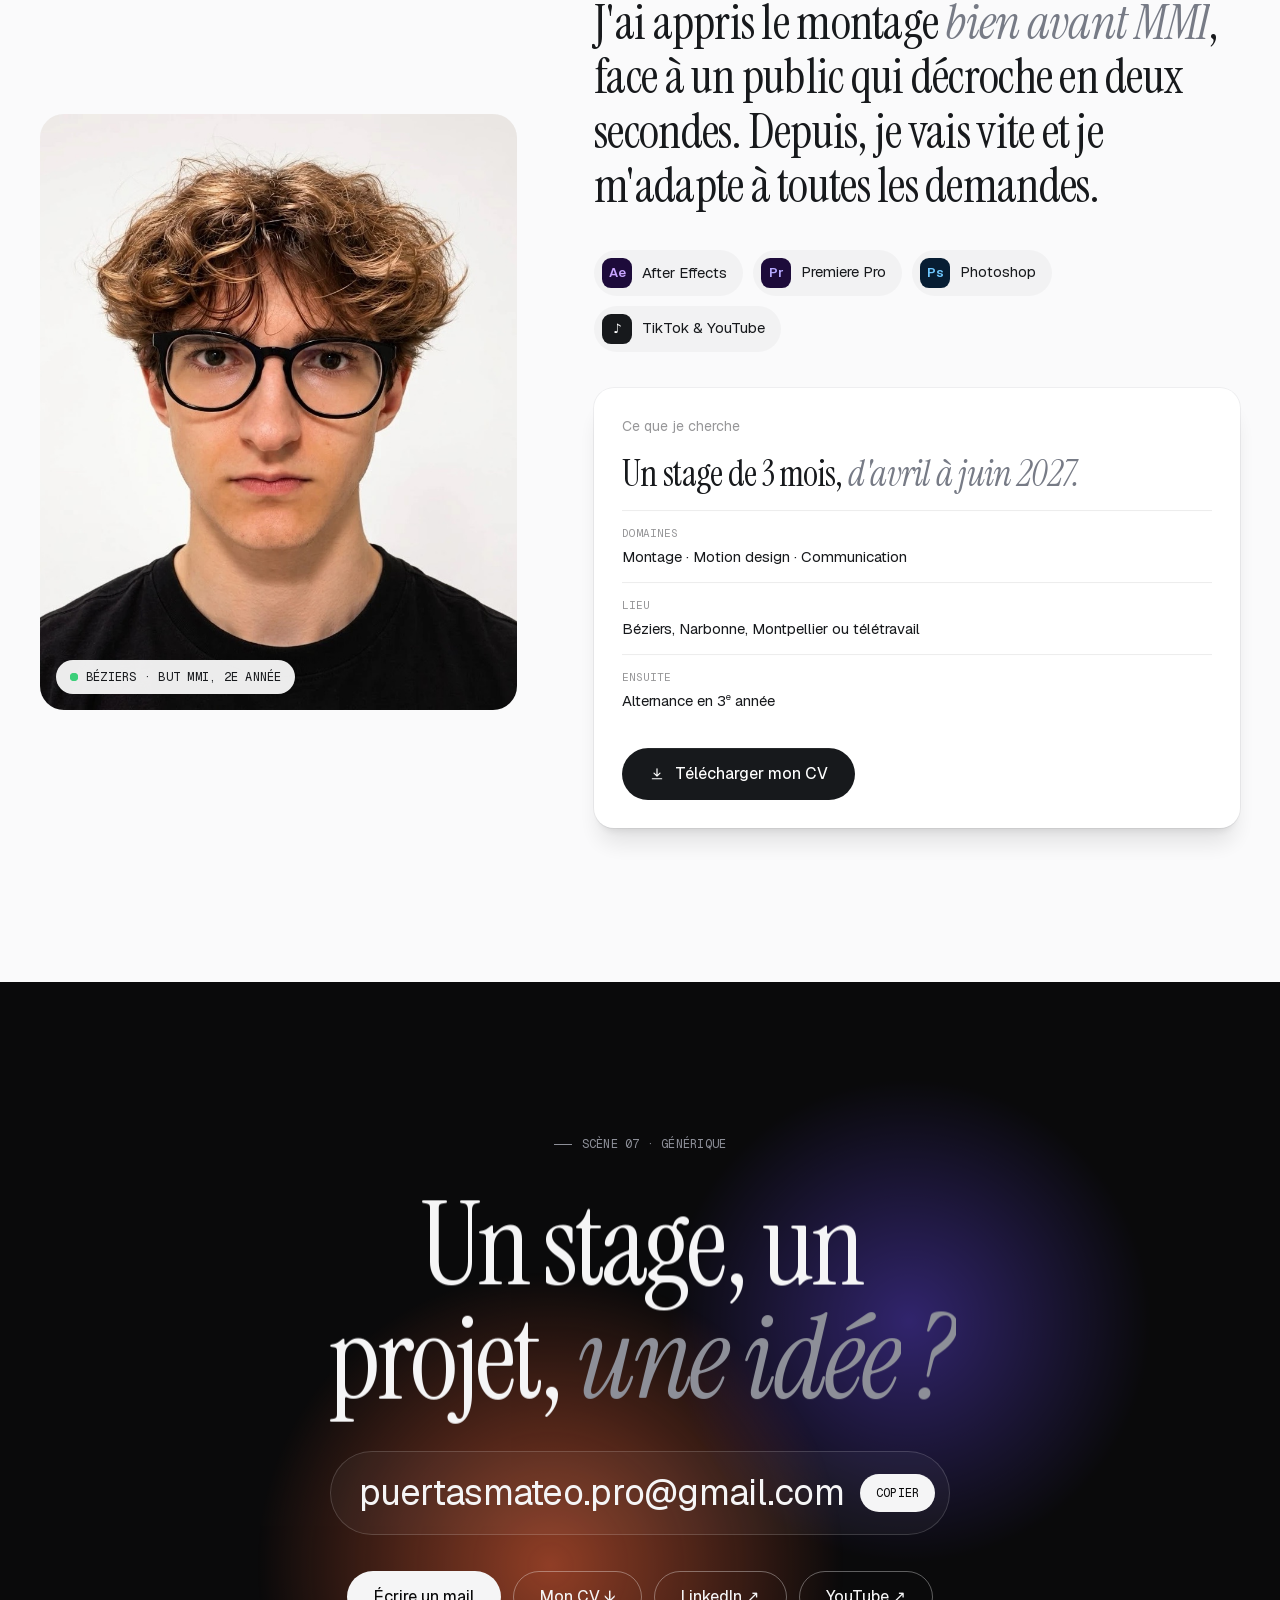
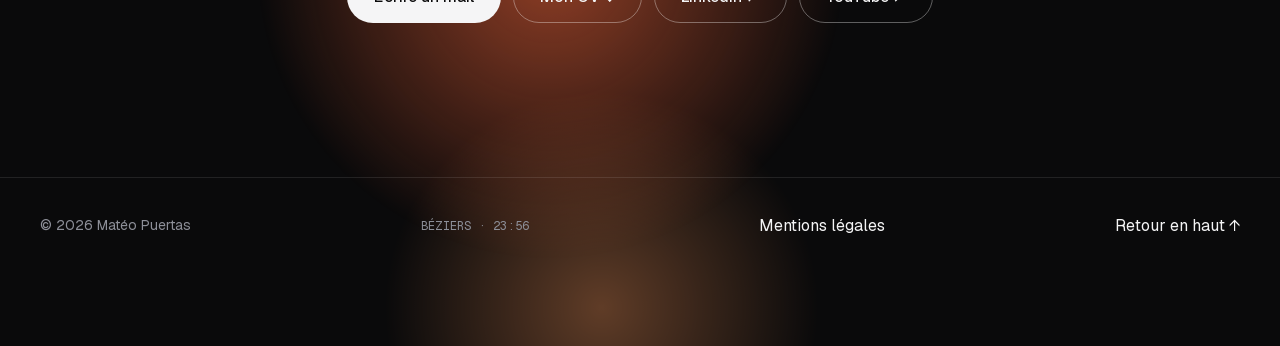
==== commit b69d68a8: "Ajout du CV et du bouton de téléchargement Co-Authored-By: Claude Opus 5.5 <noreply@anthropic.com>" ====
--- a/index.html
+++ b/index.html
@@ -310,6 +310,10 @@
                 <div><dt>Lieu</dt><dd>Béziers, Narbonne, Montpellier ou télétravail</dd></div>
                 <div><dt>Ensuite</dt><dd>Alternance en 3<sup>e</sup> année</dd></div>
               </dl>
+              <a href="assets/cv/CV-Mateo-Puertas.pdf" class="btn btn--fill magnetic" download data-cv>
+                <svg viewBox="0 0 24 24" class="i-dl" aria-hidden="true"><path d="M12 4v11m0 0l-4.5-4.5M12 15l4.5-4.5M5 19h14"/></svg>
+                Télécharger mon CV
+              </a>
             </aside>
           </div>
         </div>
@@ -328,6 +332,7 @@
         </button>
         <div class="btn-row btn-row--center">
           <a href="mailto:puertasmateo.pro@gmail.com" class="btn btn--light magnetic" data-mailto>Écrire un mail</a>
+          <a href="assets/cv/CV-Mateo-Puertas.pdf" class="btn btn--ghost-light magnetic" download data-cv>Mon CV ↓</a>
           <a href="https://www.linkedin.com/in/mat%C3%A9o-puertas/" target="_blank" rel="noopener" class="btn btn--ghost-light magnetic">LinkedIn ↗</a>
           <a href="https://www.youtube.com/@dingofps1" target="_blank" rel="noopener" class="btn btn--ghost-light magnetic">YouTube ↗</a>
         </div>
--- a/assets/css/style.css
+++ b/assets/css/style.css
@@ -993,3 +993,6 @@
 
 /* Sous-titres */
 video::cue { font-family: var(--sans); font-size: 1.05em; line-height: 1.35; background: rgba(0, 0, 0, .72); color: #fff; }
+
+.i-dl { width: 16px; height: 16px; fill: none; stroke: currentColor; stroke-width: 1.8; stroke-linecap: round; stroke-linejoin: round; }
+.looking .btn { margin-top: 4px; }
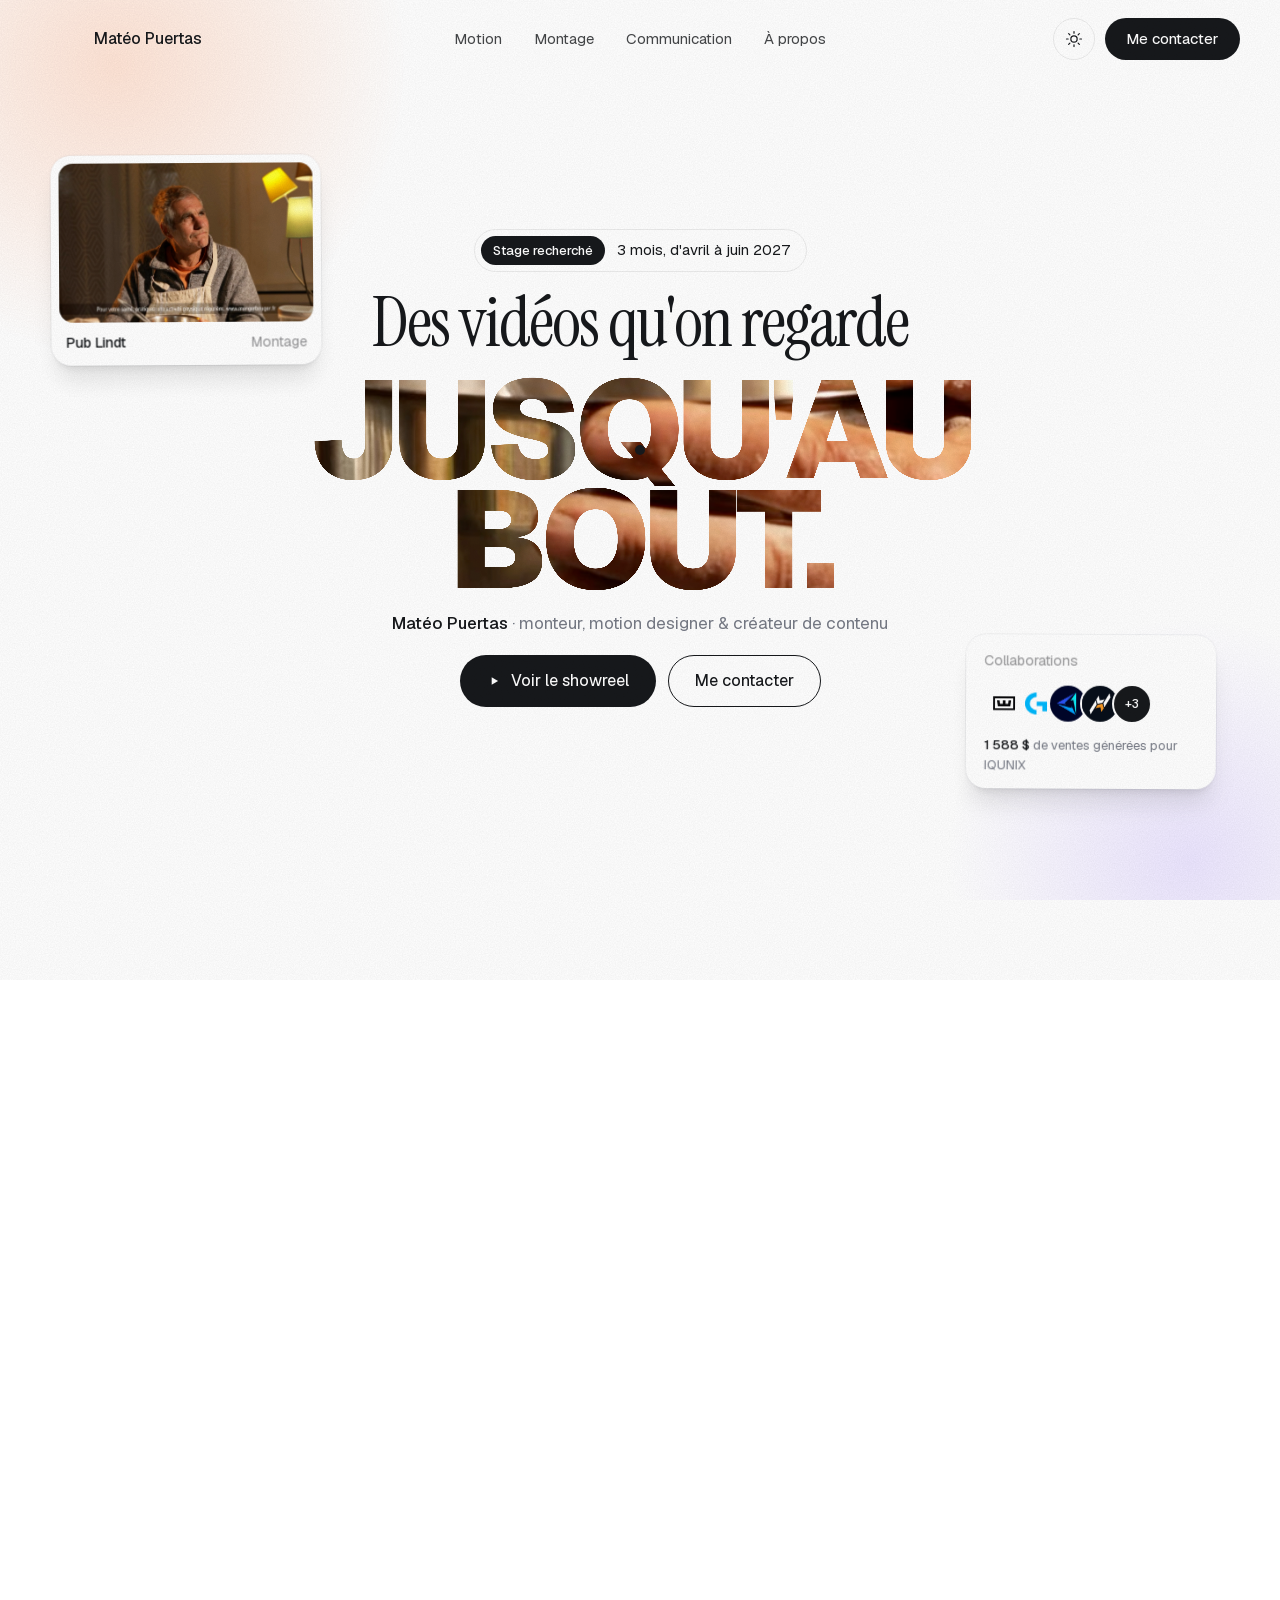
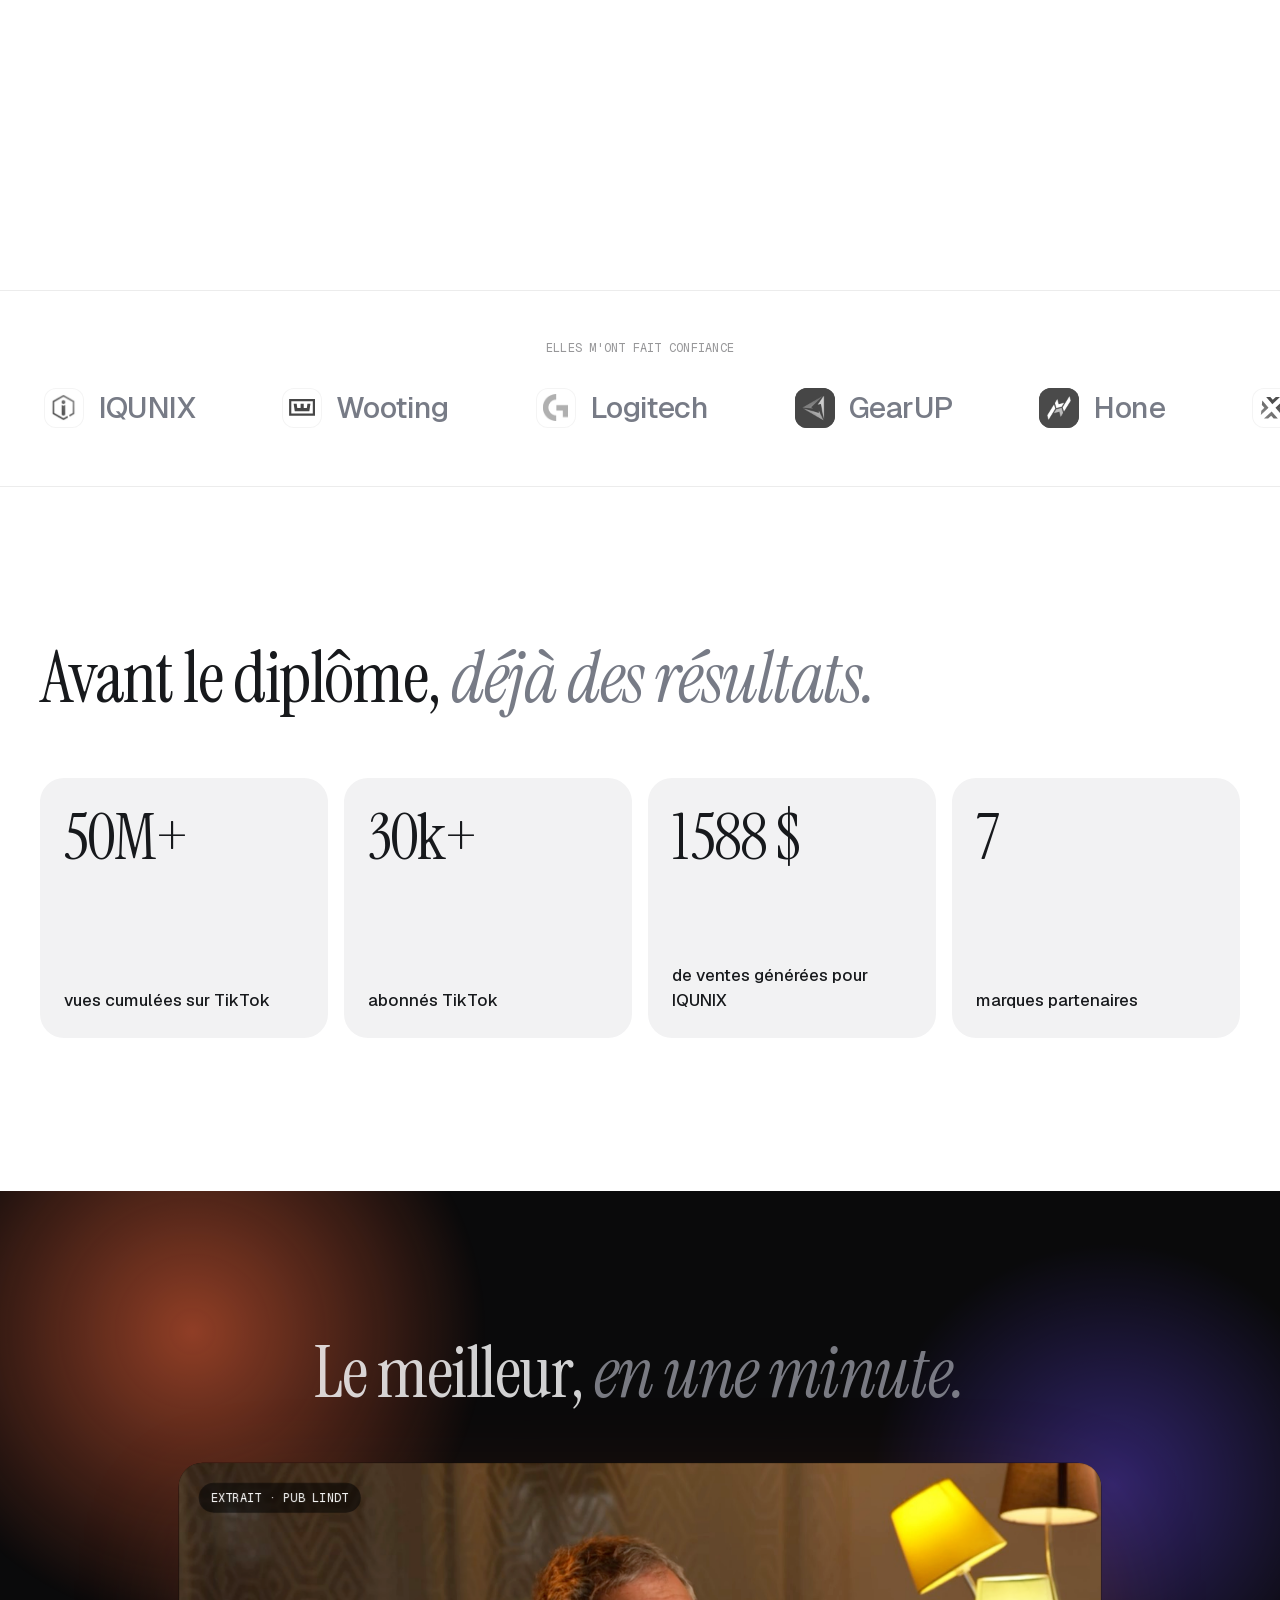
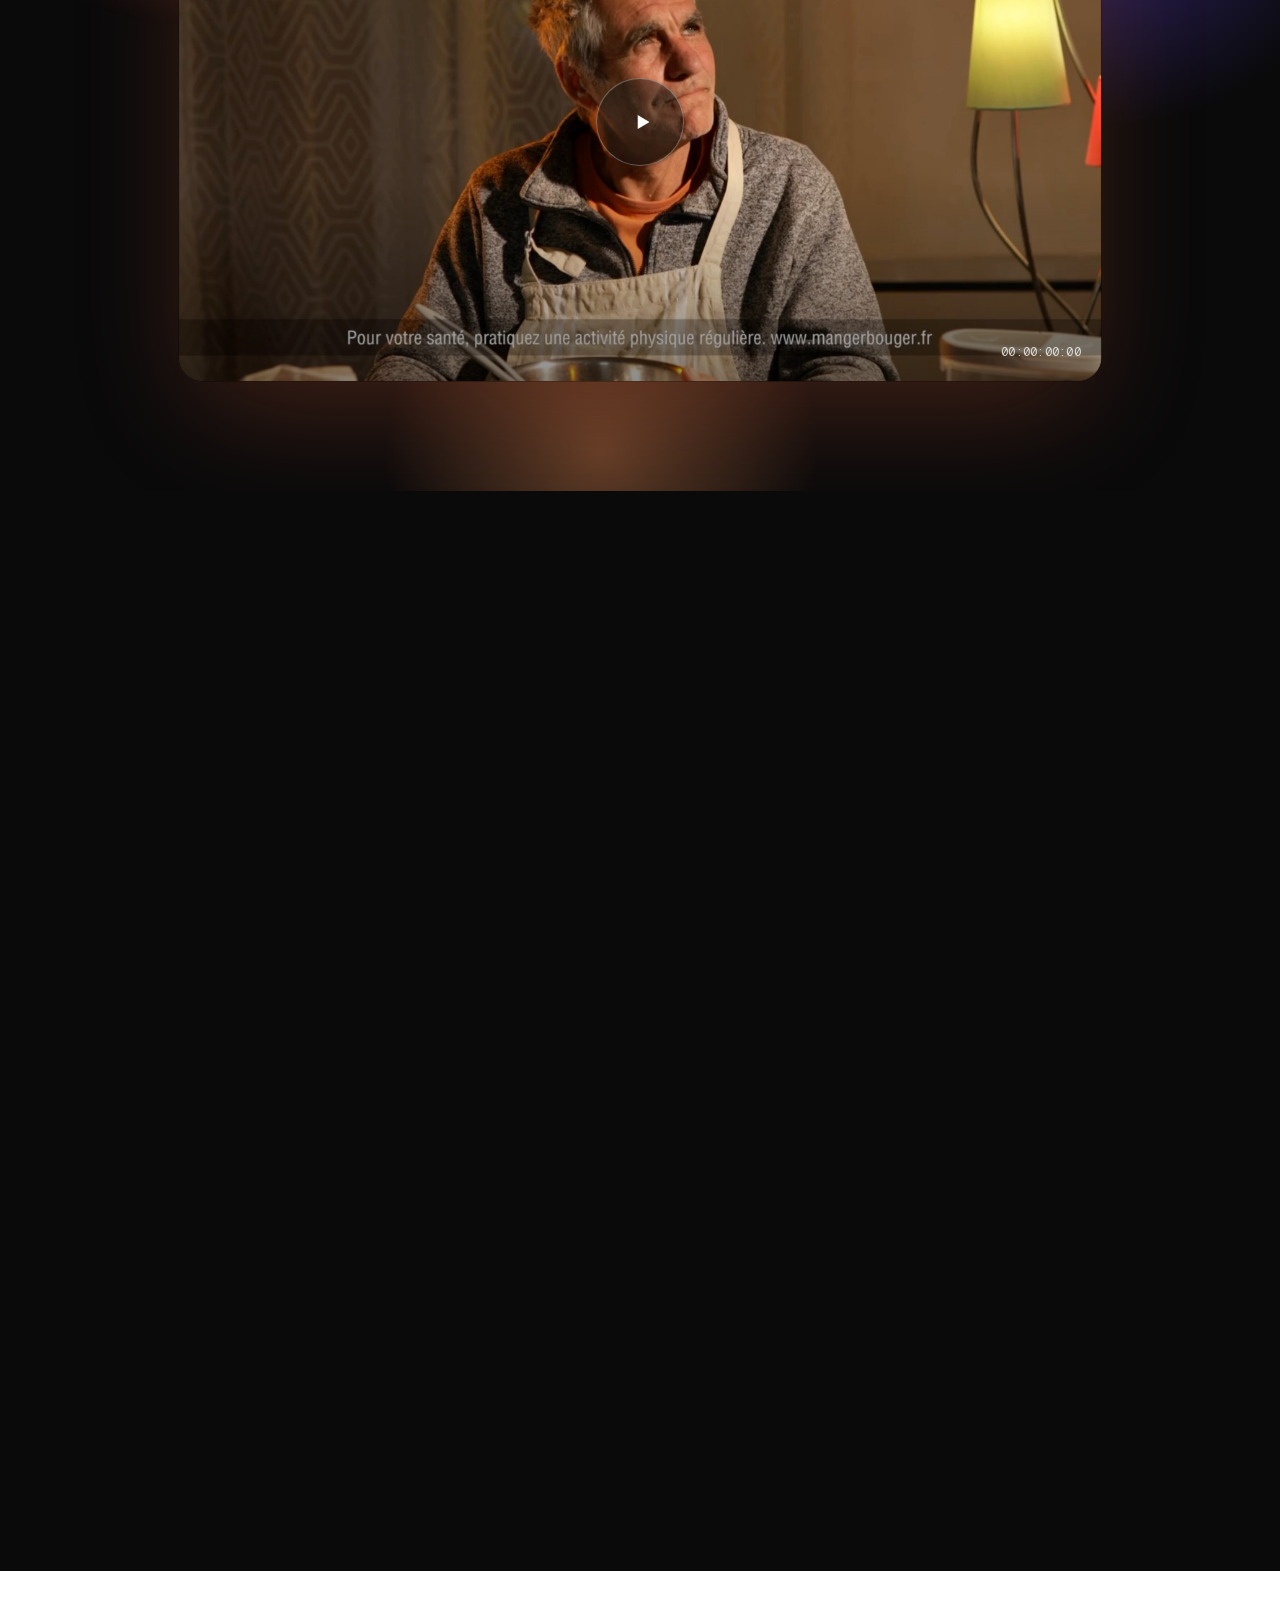
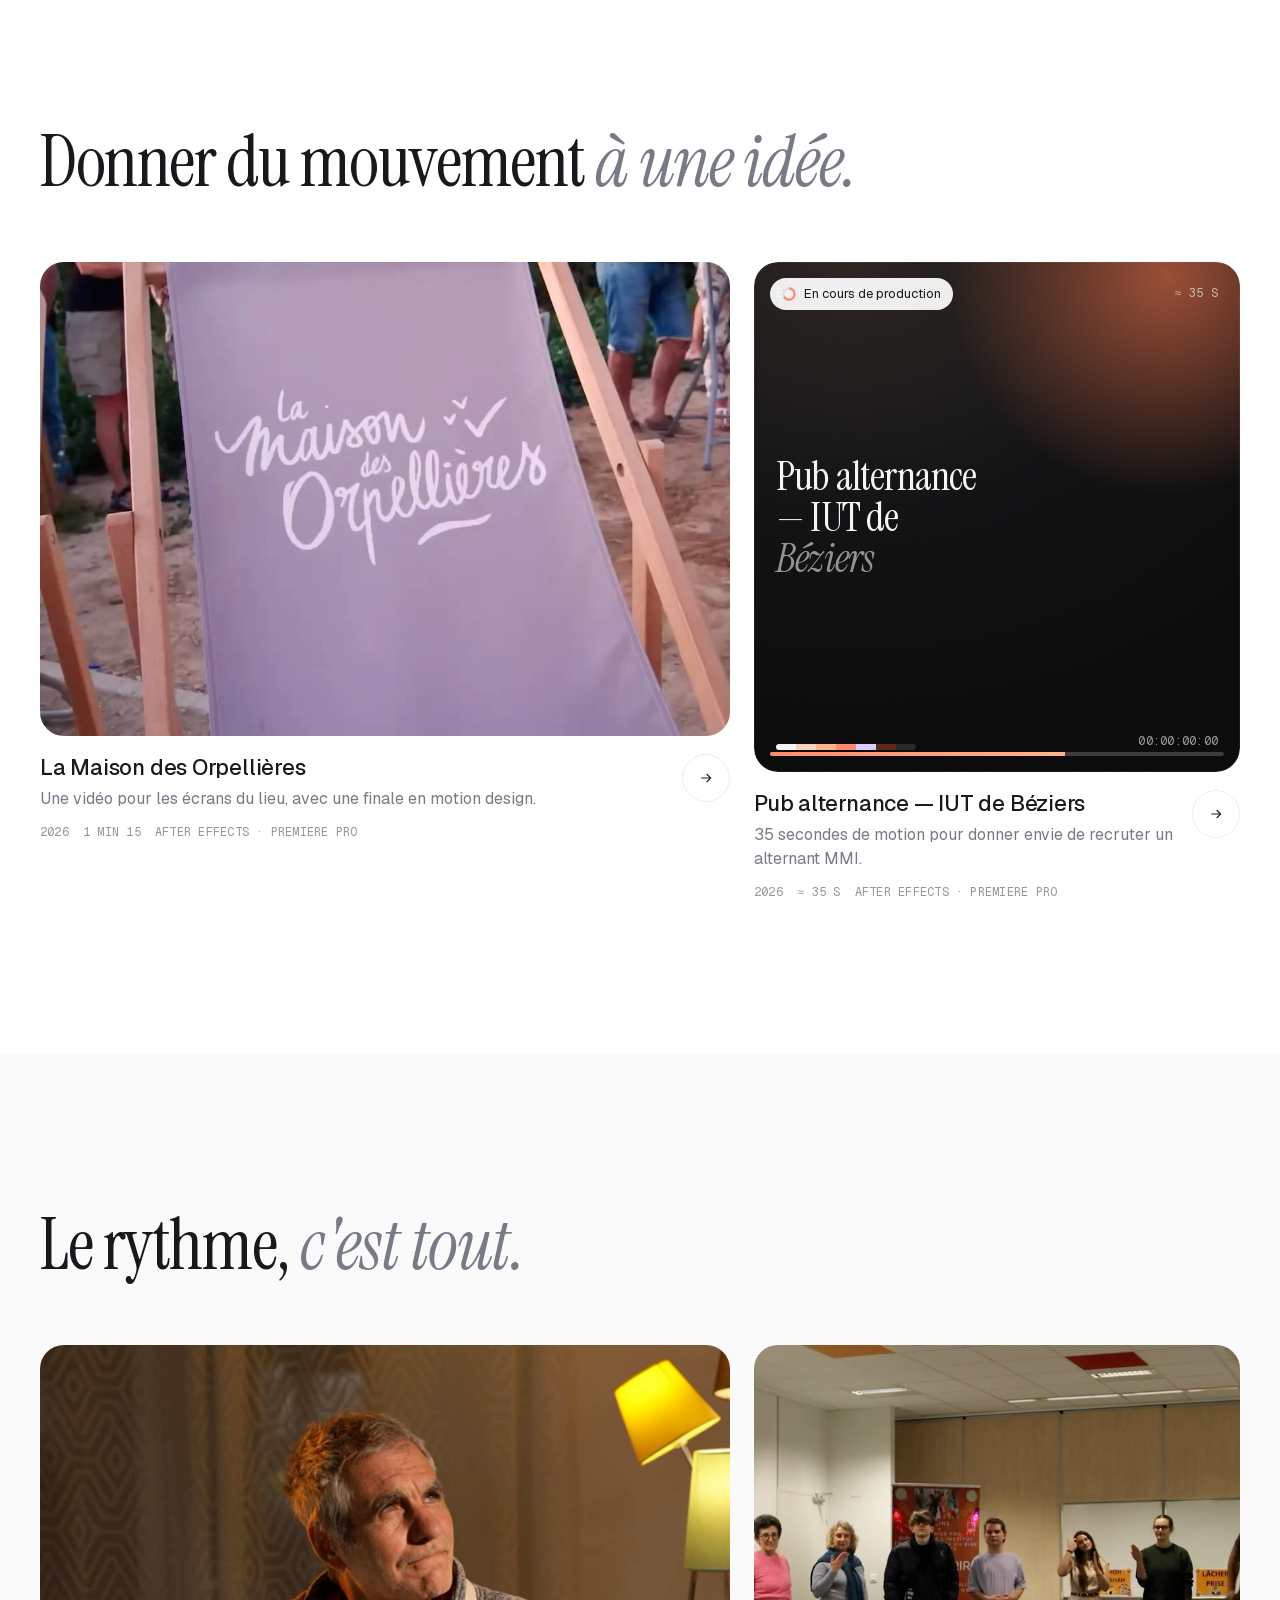
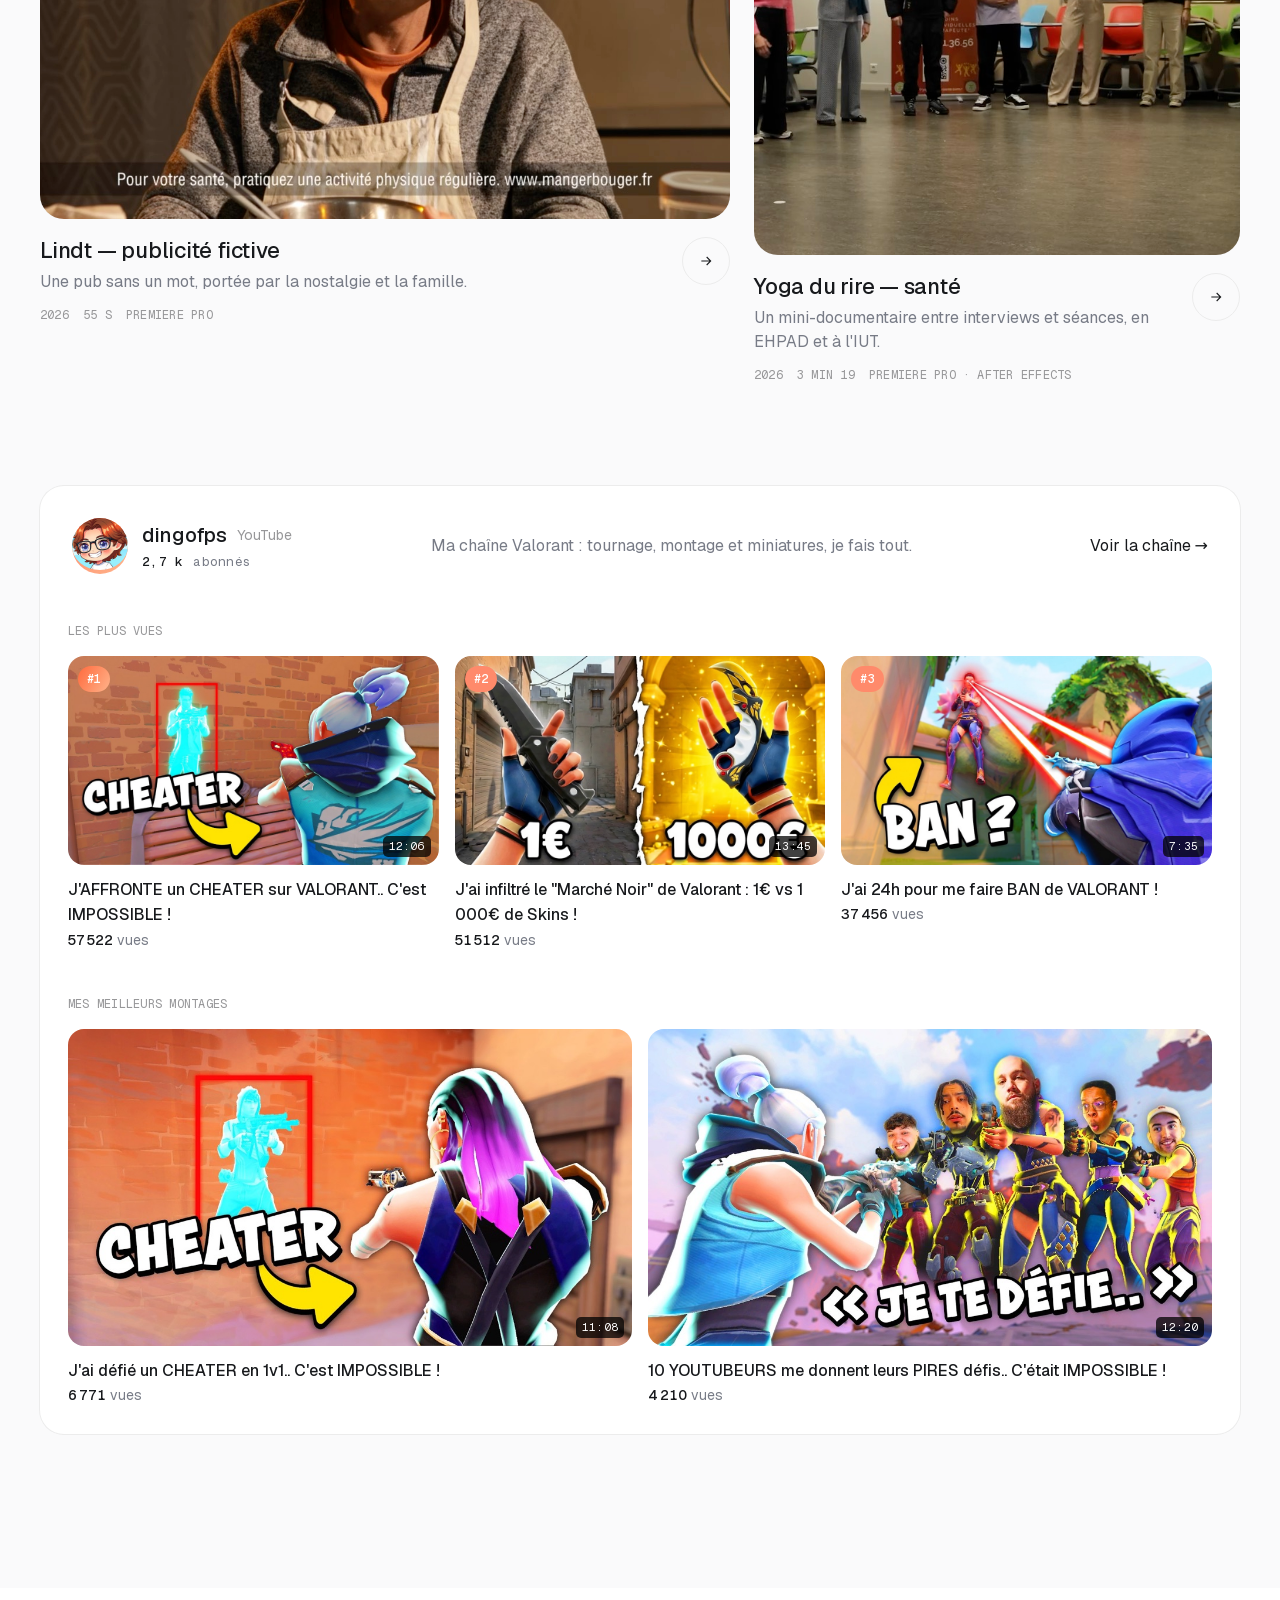
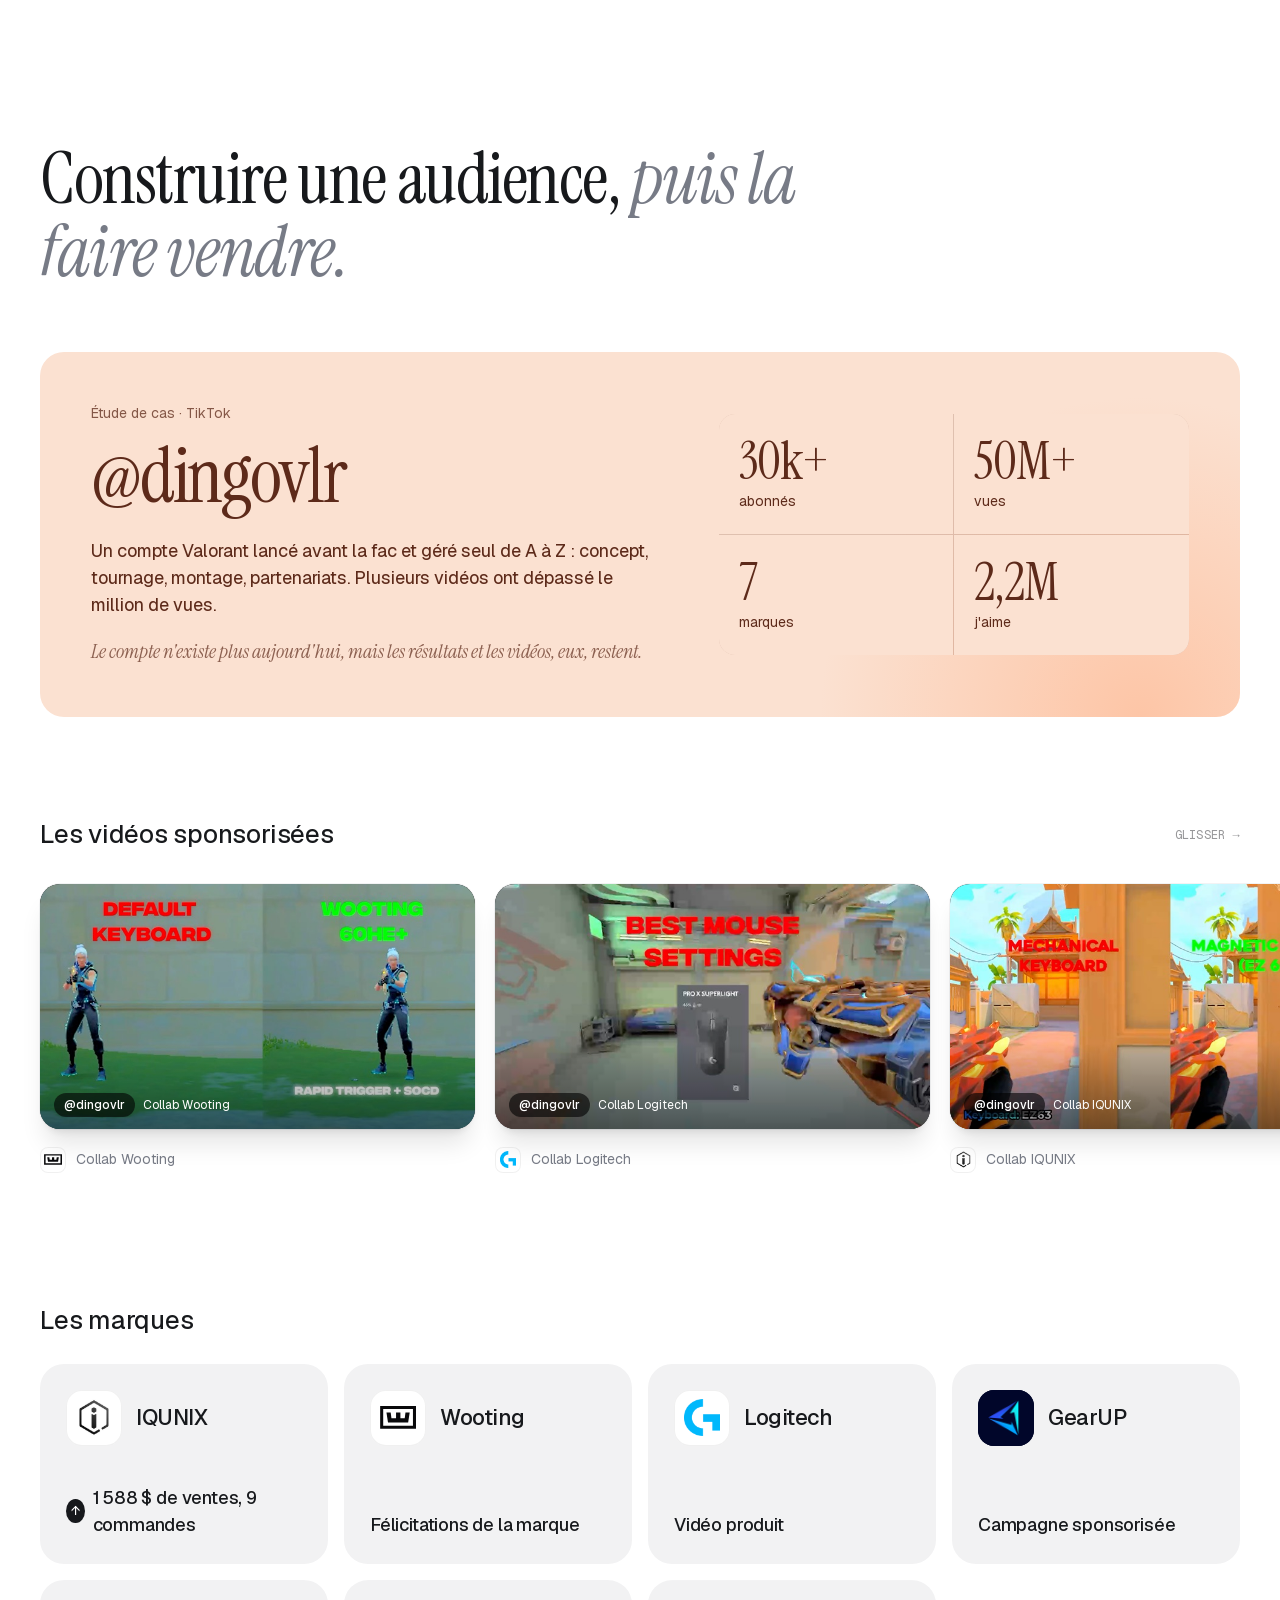
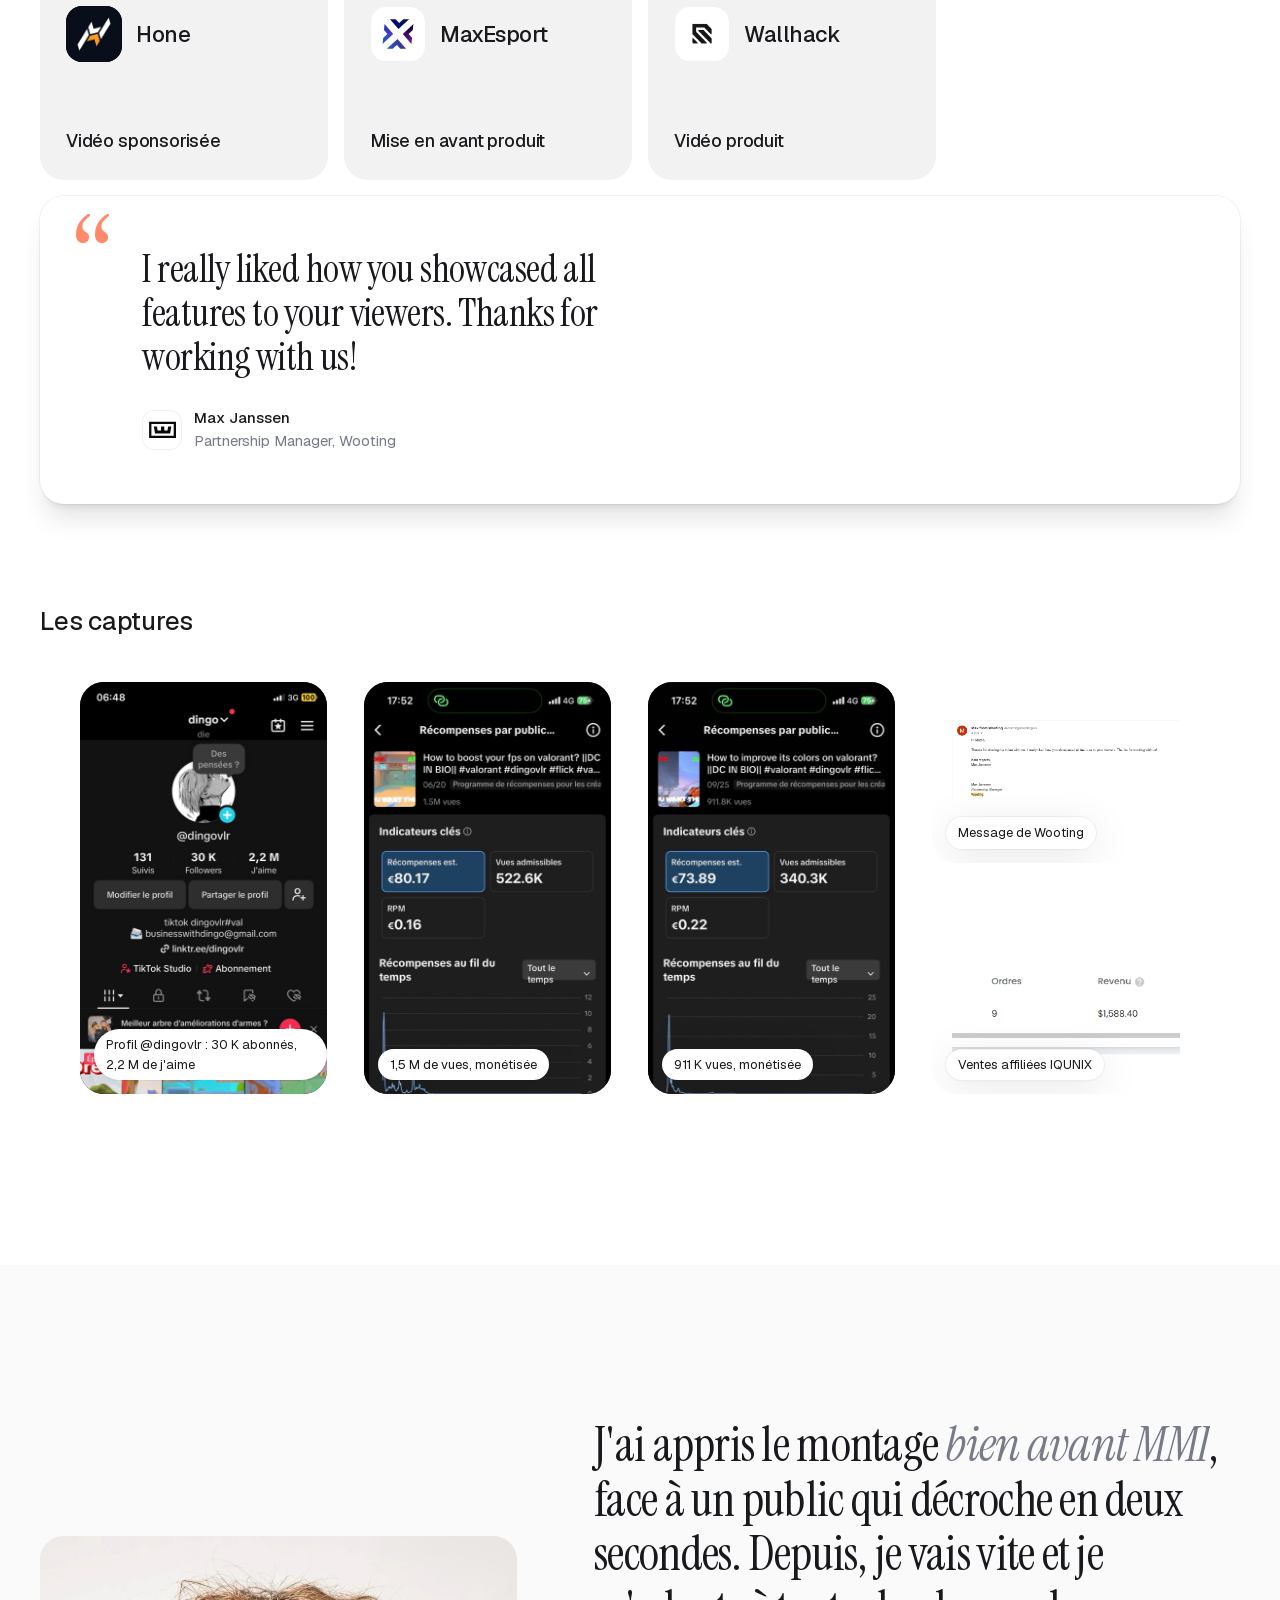
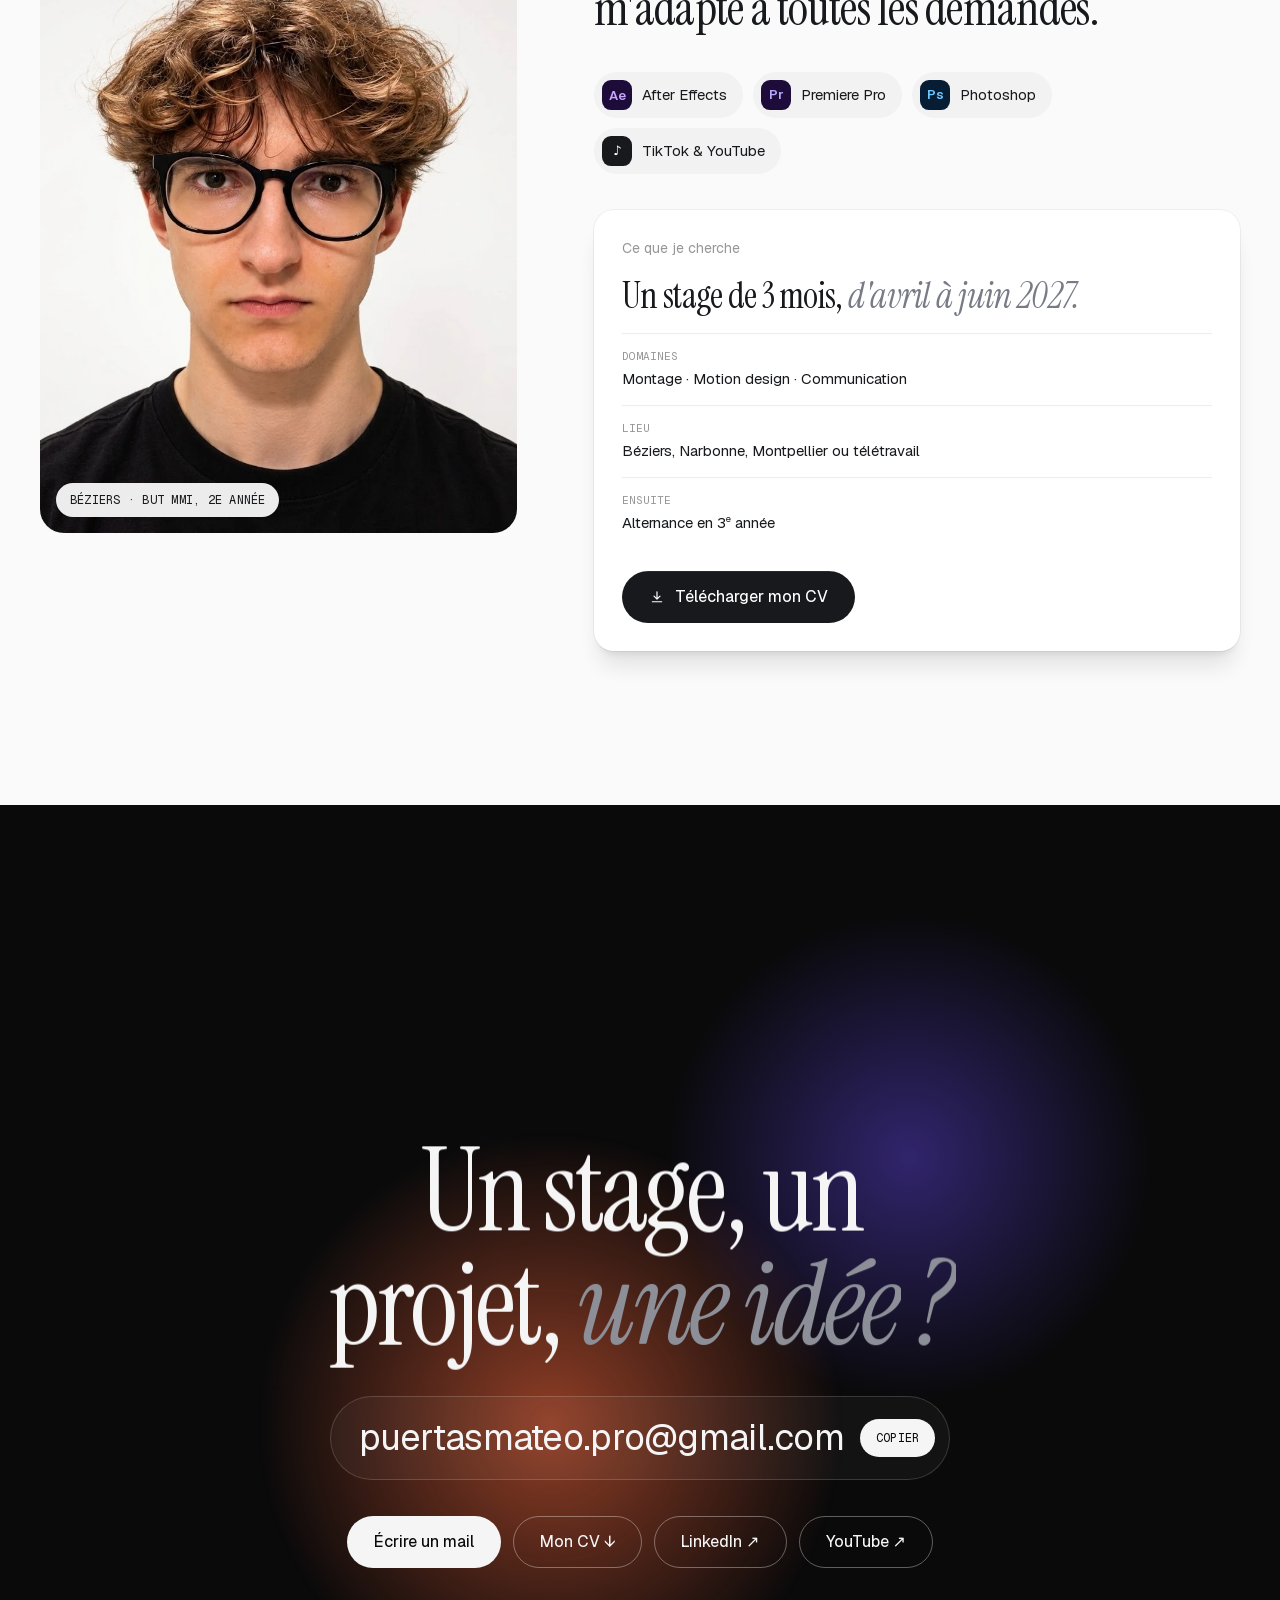
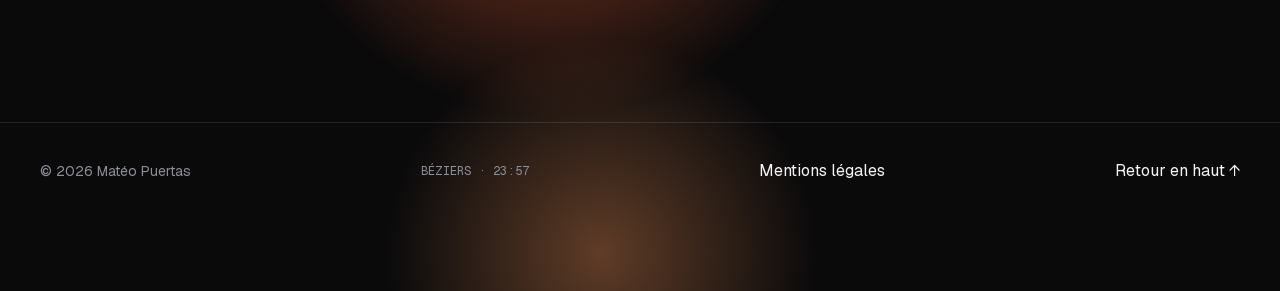
==== commit 979ec2fc: "Logo animé, avatar YouTube et hero épuré - Logo de Matéo dans le menu (animation au chargement) et e" ====
--- a/index.html
+++ b/index.html
@@ -15,7 +15,8 @@
   <meta name="twitter:card" content="summary_large_image">
   <meta property="og:type" content="website">
   <meta name="theme-color" content="#ffffff">
-  <link rel="icon" href="assets/img/favicon.svg" type="image/svg+xml">
+  <link rel="icon" href="assets/img/favicon.png" type="image/png">
+  <link rel="apple-touch-icon" href="assets/img/apple-touch-icon.png">
   <link rel="preload" href="assets/fonts/geist-normal-300-900-latin.woff2" as="font" type="font/woff2" crossorigin>
   <link rel="preload" href="assets/fonts/instrument-serif-normal-400-latin.woff2" as="font" type="font/woff2" crossorigin>
   <link rel="stylesheet" href="assets/fonts/fonts.css">
@@ -59,25 +60,15 @@
 
   <div class="menu" data-menu aria-hidden="true">
     <nav class="menu__links">
-      <a href="#motion"><span class="mono">03</span>Motion</a>
-      <a href="#montage"><span class="mono">04</span>Montage</a>
-      <a href="#communication"><span class="mono">05</span>Communication</a>
-      <a href="#a-propos"><span class="mono">06</span>À propos</a>
-      <a href="#contact"><span class="mono">07</span>Contact</a>
+      <a href="#motion">Motion</a>
+      <a href="#montage">Montage</a>
+      <a href="#communication">Communication</a>
+      <a href="#a-propos">À propos</a>
+      <a href="#contact">Contact</a>
     </nav>
-    <p class="menu__foot mono"><span class="dot"></span> Disponible · stage avril → juin 2027</p>
+    <p class="menu__foot">Je cherche un stage de 3 mois, d'avril à juin 2027.</p>
   </div>
 
-  <!-- ============ TIMELINE DE SCROLL ============ -->
-  <div class="timeline" aria-hidden="true" data-timeline>
-    <span class="timeline__tc mono" data-timecode>00:00:00:00</span>
-    <div class="timeline__track">
-      <div class="timeline__fill"></div>
-      <div class="timeline__markers" data-markers></div>
-      <div class="timeline__head"></div>
-    </div>
-    <span class="timeline__rec mono"><i></i>REC</span>
-  </div>
 
   <main id="top" data-lenis-content>
 
@@ -99,7 +90,7 @@
       <div class="hero__layer hero__ui" data-hero-ui>
         <div class="glow glow--hero" aria-hidden="true"><span></span><span></span></div>
         <div class="hero__inner">
-          <p class="pill-status" data-hero-fade><span class="dot"></span>Disponible · stage d'avril à juin 2027</p>
+          <p class="hero__avail" data-hero-fade><span>Stage recherché</span>3 mois, d'avril à juin 2027</p>
           <p class="hero__kicker" data-hero-fade>Des vidéos qu'on regarde</p>
           <div class="hero__big ghost" aria-hidden="true"><span class="hero__line">Jusqu'au</span><span class="hero__line">bout.</span></div>
           <div class="hero__foot" data-hero-fade>
@@ -113,35 +104,17 @@
             </div>
           </div>
         </div>
-        <span class="hero__tc mono" aria-hidden="true"><i></i><span data-live-tc>00:00:00:00</span></span>
 
         <!-- Cartes flottantes -->
         <div class="artifacts" aria-hidden="true">
-          <div class="artifact artifact--stat" data-depth="0.6">
-            <div class="artifact__head"><span class="tag">TikTok · @dingovlr</span><span class="live"><i></i>archive</span></div>
-            <div class="stat-big"><span>30k+</span><small>abonnés</small></div>
-            <svg class="spark" viewBox="0 0 200 60" preserveAspectRatio="none"><path d="M0 55 C 20 54, 30 50, 45 48 S 70 44, 85 36 S 110 30, 125 22 S 150 18, 165 10 S 190 4, 200 3"/></svg>
-            <p class="artifact__delta">↑ <b>50M+</b> vues · <b>2,2M</b> j'aime</p>
-          </div>
 
           <div class="artifact artifact--video" data-depth="1.1">
             <div class="artifact__media">
               <video data-autoplay muted loop playsinline preload="metadata" poster="assets/img/lindt-poster.jpg" src="assets/videos/lindt-preview.mp4"></video>
-              <span class="tc mono" data-live-tc>00:00:04:12</span>
             </div>
             <div class="artifact__foot"><span>Pub Lindt</span><span class="tag">Montage</span></div>
           </div>
 
-          <div class="artifact artifact--render" data-depth="0.8">
-            <div class="artifact__head"><span class="file mono">orpellieres_motion_v12.aep</span></div>
-            <div class="render-bar"><span data-render-fill></span></div>
-            <div class="artifact__meta mono"><span>Rendu <b data-render-pct>0</b>%</span><span>1920×1080 · 25 i/s</span></div>
-            <div class="layers">
-              <span style="--w:72%;--x:4%"></span>
-              <span style="--w:46%;--x:22%"></span>
-              <span style="--w:58%;--x:38%"></span>
-            </div>
-          </div>
 
           <div class="artifact artifact--brands" data-depth="1.3">
             <span class="tag">Collaborations</span>
@@ -151,10 +124,6 @@
             <p><b>1 588 $</b> de ventes générées pour IQUNIX</p>
           </div>
 
-          <div class="cursor-bubble" data-depth="1.6">
-            <svg viewBox="0 0 16 16" aria-hidden="true"><path d="M1 1l5.5 14 2-6 6-2z"/></svg>
-            <span>Matéo</span>
-          </div>
         </div>
       </div>
     </section>
@@ -169,7 +138,6 @@
     <section class="numbers" id="chiffres" data-chapter="Preuves">
       <div class="container">
         <div class="section-head">
-          <p class="eyebrow mono">Scène 01 · Les preuves</p>
           <h2 class="heading-lg" data-split>Avant le diplôme, <em>déjà des résultats.</em></h2>
         </div>
         <div class="numbers__grid" data-numbers></div>
@@ -181,7 +149,6 @@
       <div class="showreel__pin">
         <div class="glow glow--dark" aria-hidden="true"><span></span><span></span><span></span></div>
         <div class="showreel__head container">
-          <p class="eyebrow mono">Scène 02 · Showreel</p>
           <h2 class="heading-lg" data-split>Le meilleur, <em>en une minute.</em></h2>
         </div>
         <div class="showreel__frame" data-showreel data-cursor="Lecture">
@@ -201,7 +168,6 @@
     <section class="work" id="motion" data-chapter="Motion">
       <div class="container">
         <div class="section-head">
-          <p class="eyebrow mono">Scène 03 · Motion design</p>
           <h2 class="heading-lg" data-split>Donner du mouvement <em>à une idée.</em></h2>
         </div>
         <div class="work__grid" data-projects="motion"></div>
@@ -212,7 +178,6 @@
     <section class="work work--fog" id="montage" data-chapter="Montage">
       <div class="container">
         <div class="section-head">
-          <p class="eyebrow mono">Scène 04 · Montage</p>
           <h2 class="heading-lg" data-split>Le rythme, <em>c'est tout.</em></h2>
         </div>
         <div class="work__grid" data-projects="montage"></div>
@@ -221,10 +186,10 @@
         <div class="yt" data-reveal>
           <div class="yt__info">
             <div class="yt__channel">
-              <span class="yt__avatar">d</span>
+              <img class="yt__avatar" src="assets/img/yt/dingofps.jpg" alt="Logo de la chaîne dingofps" width="56" height="56" loading="lazy">
               <div>
                 <p class="yt__name">dingofps <span class="tag">YouTube</span></p>
-                <p class="yt__subs mono"><b data-yt-subs>2,7 k</b> abonnés <span class="live"><i></i><span data-yt-live>chiffres</span></span></p>
+                <p class="yt__subs mono"><b data-yt-subs>2,7 k</b> abonnés</p>
               </div>
             </div>
             <p class="yt__desc">Ma chaîne Valorant : tournage, montage et miniatures, je fais tout.</p>
@@ -239,7 +204,6 @@
     <section class="com" id="communication" data-chapter="Audience">
       <div class="container">
         <div class="section-head">
-          <p class="eyebrow mono">Scène 05 · Communication</p>
           <h2 class="heading-lg" data-split>Construire une audience, <em>puis la faire vendre.</em></h2>
         </div>
 
@@ -262,7 +226,7 @@
         <!-- Vidéos sponsorisées -->
         <div class="phones-wrap">
           <div class="phones-head">
-            <p class="eyebrow mono">Vidéos sponsorisées</p>
+            <h3 class="heading-sm">Les vidéos sponsorisées</h3>
             <p class="phones-hint mono">Glisser →</p>
           </div>
           <div class="phones" data-phones></div>
@@ -288,11 +252,10 @@
     <!-- ============ 06 · À PROPOS ============ -->
     <section class="about work--fog" id="a-propos" data-chapter="Moi">
       <div class="container">
-        <p class="eyebrow mono">Scène 06 · Qui je suis</p>
         <div class="about__grid">
           <figure class="about__photo" data-reveal>
             <img src="assets/img/mateo.jpg" alt="Portrait de Matéo Puertas" loading="lazy">
-            <figcaption class="mono"><span class="dot"></span>Béziers · BUT MMI, 2e année</figcaption>
+            <figcaption class="mono">Béziers · BUT MMI, 2e année</figcaption>
           </figure>
           <div class="about__text">
             <p class="about__lead" data-split-lines>J'ai appris le montage <em>bien avant MMI</em>, face à un public qui décroche en deux secondes. Depuis, je vais vite et je m'adapte à toutes les demandes.</p>
@@ -324,7 +287,7 @@
     <section class="contact section--dark" id="contact" data-chapter="Contact">
       <div class="glow glow--dark glow--contact" aria-hidden="true"><span></span><span></span><span></span></div>
       <div class="container contact__inner">
-        <p class="eyebrow mono contact__eyebrow">Scène 07 · Générique</p>
+        <div class="contact__sign" data-logo-anim aria-hidden="true"></div>
         <h2 class="display contact__title" data-split>Un stage, un projet, <em>une idée ?</em></h2>
         <button class="contact__mail" type="button" data-copy-mail data-cursor="Copier">
           <span data-mail-text>puertasmateo.pro@gmail.com</span>
--- a/assets/css/style.css
+++ b/assets/css/style.css
@@ -129,7 +129,6 @@
 .section--dark .heading-lg em, .section--dark .display em { color: var(--on-dark-muted); }
 
 .eyebrow { color: var(--ash); margin-bottom: 20px; display: flex; align-items: center; gap: 10px; }
-.eyebrow::before { content: ""; width: 18px; height: 1px; background: currentColor; }
 .tag { font-size: 14px; color: var(--ash); font-weight: 400; }
 .tag--sienna { color: var(--sienna); opacity: .75; }
 
@@ -296,36 +295,6 @@
 .menu__links .mono { color: var(--ash); }
 .menu__foot { display: flex; align-items: center; gap: 10px; color: var(--slate); }
 
-/* ---------- Timeline de scroll ---------- */
-.timeline {
-  position: fixed; left: 50%; bottom: 20px; z-index: 700;
-  transform: translate(-50%, 140%);
-  display: flex; align-items: center; gap: 14px;
-  padding: 10px 16px;
-  border-radius: var(--r-pill);
-  background: color-mix(in srgb, var(--elev) 88%, transparent);
-  backdrop-filter: blur(10px); -webkit-backdrop-filter: blur(10px);
-  box-shadow: var(--shadow-pop);
-  transition: transform .8s var(--ease), background-color .4s, color .4s;
-}
-.timeline.is-visible { transform: translate(-50%, 0); }
-.timeline.on-dark { background: rgba(28,28,30,.7); color: var(--on-dark); box-shadow: 0 0 0 1px rgba(255,255,255,.08); }
-.timeline__tc { font-size: 12px; min-width: 92px; font-variant-numeric: tabular-nums; }
-.timeline__track { position: relative; width: clamp(200px, 28vw, 380px); height: 22px; }
-.timeline__track::before { content: ""; position: absolute; left: 0; right: 0; top: 50%; height: 2px; margin-top: -1px; background: color-mix(in srgb, currentColor 14%, transparent); border-radius: 2px; }
-.timeline__fill { position: absolute; left: 0; top: 50%; height: 2px; margin-top: -1px; width: 100%; transform: scaleX(0); transform-origin: left; background: currentColor; border-radius: 2px; will-change: transform; }
-.timeline__head { position: absolute; top: -2px; bottom: -2px; width: 2px; left: -1px; will-change: transform; background: var(--g2); border-radius: 2px; }
-.timeline__head::before { content: ""; position: absolute; top: -3px; left: -4px; width: 10px; height: 8px; background: var(--g2); clip-path: polygon(0 0, 100% 0, 100% 50%, 50% 100%, 0 50%); }
-.timeline__markers { position: absolute; inset: 0; }
-.timeline__marker { position: absolute; top: 50%; width: 14px; height: 14px; margin: -7px 0 0 -7px; display: grid; place-items: center; }
-.timeline__marker::before { content: ""; width: 6px; height: 6px; border-radius: 50%; background: currentColor; opacity: .35; transition: opacity .3s, transform .4s var(--ease); }
-.timeline__marker.is-passed::before { opacity: 1; }
-.timeline__marker:hover::before { transform: scale(1.6); opacity: 1; }
-.timeline__marker span { position: absolute; bottom: 22px; left: 50%; transform: translate(-50%, 4px); font-family: var(--mono); font-size: 10px; text-transform: uppercase; letter-spacing: .04em; white-space: nowrap; padding: 4px 8px; border-radius: 6px; background: var(--ink); color: var(--bg); opacity: 0; pointer-events: none; transition: opacity .25s, transform .35s var(--ease); }
-.timeline.on-dark .timeline__marker span { background: var(--on-dark); color: var(--dark); }
-.timeline__marker:hover span { opacity: 1; transform: translate(-50%, 0); }
-.timeline__rec { display: inline-flex; align-items: center; gap: 6px; font-size: 11px; }
-.timeline__rec i { width: 7px; height: 7px; border-radius: 50%; background: #ff3b30; animation: blink 1.4s steps(2) infinite; }
 @keyframes blink { 50% { opacity: .2; } }
 
 /* ---------- Hero ---------- */
@@ -358,34 +327,12 @@
 .live i { width: 6px; height: 6px; border-radius: 50%; background: var(--g2); }
 .live.is-live i { background: #ff3b30; animation: blink 1.4s steps(2) infinite; }
 
-.artifact--stat { width: 230px; left: 6%; top: 21%; }
-.stat-big { display: flex; align-items: baseline; gap: 8px; }
-.stat-big span { font-size: 34px; font-weight: 500; letter-spacing: -0.03em; line-height: 1; }
-.stat-big small { color: var(--slate); font-size: 14px; }
-.spark { width: 100%; height: 44px; margin: 10px 0 6px; overflow: visible; }
-.spark path { fill: none; stroke: var(--sienna); stroke-width: 2; stroke-linecap: round; stroke-dasharray: 400; stroke-dashoffset: 400; animation: draw 2.4s var(--ease) 1.6s forwards; }
-:root[data-theme="dark"] .spark path { stroke: var(--g1); }
-@keyframes draw { to { stroke-dashoffset: 0; } }
-.artifact__delta { color: var(--slate); font-size: 13px; }
-.artifact__delta b { color: var(--ink); font-weight: 500; }
-
-.artifact--video { width: 270px; right: 5%; top: 17%; padding: 8px 8px 12px; }
+
+.artifact--video { width: 270px; left: 6%; top: 20%; padding: 8px 8px 12px; }
 .artifact__media { position: relative; aspect-ratio: 16 / 10; border-radius: 14px; overflow: hidden; background: #111; }
 .artifact__media video { width: 100%; height: 100%; object-fit: cover; }
-.tc { position: absolute; left: 8px; bottom: 8px; padding: 3px 7px; border-radius: 6px; background: rgba(0,0,0,.6); color: #fff; font-size: 10px; }
 .artifact__foot { display: flex; justify-content: space-between; padding: 10px 6px 0; font-weight: 480; }
 
-.artifact--render { width: 290px; left: 9%; bottom: 13%; }
-.file { font-size: 11px; text-transform: none; color: var(--slate); }
-.render-bar { height: 6px; border-radius: 6px; background: var(--mist); overflow: hidden; }
-.render-bar span { display: block; height: 100%; width: 0; border-radius: inherit; background: linear-gradient(90deg, var(--g2), var(--g1)); }
-.artifact__meta { display: flex; justify-content: space-between; margin-top: 10px; font-size: 10px; color: var(--slate); }
-.artifact__meta b { color: var(--ink); font-weight: 500; }
-.layers { margin-top: 12px; display: grid; gap: 5px; }
-.layers span { display: block; height: 8px; border-radius: 3px; width: var(--w); margin-left: var(--x); background: var(--mist); position: relative; overflow: hidden; }
-.layers span::after { content: ""; position: absolute; inset: 0; background: linear-gradient(90deg, transparent, color-mix(in srgb, var(--g1) 55%, transparent), transparent); transform: translateX(-100%); animation: shimmer 2.6s var(--ease) infinite; }
-.layers span:nth-child(2)::after { animation-delay: .3s; } .layers span:nth-child(3)::after { animation-delay: .6s; }
-@keyframes shimmer { to { transform: translateX(100%); } }
 
 .artifact--brands { width: 250px; right: 8%; bottom: 15%; }
 .brand-stack { display: flex; margin: 12px 0; }
@@ -398,9 +345,6 @@
 .artifact--brands p { color: var(--slate); font-size: 13px; }
 .artifact--brands b { color: var(--ink); font-weight: 500; }
 
-.cursor-bubble { position: absolute; left: 76%; top: 58%; display: flex; align-items: flex-start; gap: 2px; will-change: transform; }
-.cursor-bubble svg { width: 16px; height: 16px; fill: var(--g2); stroke: #fff; stroke-width: 1; }
-.cursor-bubble span { margin-top: 12px; padding: 4px 10px; border-radius: var(--r-pill); background: var(--g2); color: #fff; font-size: 12px; font-weight: 500; }
 
 /* ---------- Marques (défilement) ---------- */
 .brands { padding: 48px 0 56px; border-top: 1px solid var(--line); border-bottom: 1px solid var(--line); overflow: hidden; }
@@ -643,7 +587,7 @@
 .contact { padding: var(--section) 0 0; overflow: hidden; isolation: isolate; }
 .glow--contact span:nth-child(1) { left: 20%; top: 30%; }
 .glow--contact span:nth-child(2) { right: 10%; top: 10%; }
-.contact__inner { position: relative; z-index: 2; text-align: center; display: flex; flex-direction: column; align-items: center; gap: 36px; padding-bottom: clamp(96px, 12vw, 160px); }
+.contact__inner { position: relative; z-index: auto; text-align: center; display: flex; flex-direction: column; align-items: center; gap: 36px; padding-bottom: clamp(96px, 12vw, 160px); }
 .contact__title { max-width: 12ch; }
 .contact__mail {
   display: inline-flex; align-items: center; gap: 16px;
@@ -721,9 +665,7 @@
    RESPONSIVE
    ===================================================================== */
 @media (max-width: 1180px) {
-  .artifact--stat { left: 3%; top: 15%; transform-origin: left top; scale: .85; }
-  .artifact--video { right: 2%; top: 13%; scale: .85; transform-origin: right top; }
-  .artifact--render { left: 2%; bottom: 8%; scale: .85; transform-origin: left bottom; }
+  .artifact--video { left: 3%; top: 15%; scale: .85; transform-origin: left top; }
   .artifact--brands { right: 3%; bottom: 9%; scale: .85; transform-origin: right bottom; }
 }
 @media (max-width: 1000px) {
@@ -750,12 +692,10 @@
   .artifacts { position: relative; inset: auto; width: 100%; margin-top: 56px; display: flex; gap: 16px; overflow-x: auto; padding: 10px var(--gutter) 30px; scrollbar-width: none; pointer-events: auto; scroll-snap-type: x mandatory; }
   .artifacts::-webkit-scrollbar { display: none; }
   .artifact { position: relative; inset: auto !important; scale: 1 !important; flex: none; scroll-snap-align: center; }
-  .cursor-bubble { display: none; }
   .scroll-hint { display: none; }
 }
 @media (max-width: 720px) {
   body { font-size: 16px; }
-  .timeline { display: none; }
   .nav__logo-text { display: none; }
   .numbers__grid { grid-template-columns: 1fr; }
   .num-card { min-height: 200px; }
@@ -790,11 +730,19 @@
 @keyframes marquee { to { transform: translateX(-50%); } }
 
 /* Logo personnalisé (site.logo / site.logoSombre dans data.js) */
-.logo-mark.has-img { background: none !important; width: auto; padding: 0; border-radius: 0; }
+.logo-mark.has-img { background: none !important; width: auto; padding: 0; border-radius: 0; transition: transform .6s var(--ease); }
 .logo-mark.has-img img { height: 38px; width: auto; }
 .logo-mark .logo-alt { display: none; }
 .nav.on-dark .logo-mark.has-alt .logo-main, :root[data-theme="dark"] .logo-mark.has-alt .logo-main { display: none; }
 .nav.on-dark .logo-mark.has-alt .logo-alt, :root[data-theme="dark"] .logo-mark.has-alt .logo-alt { display: block; }
+
+/* Logo animé (site.logoAnimation) : canvas transparent, noir par défaut */
+.logo-mark.is-anim { position: relative; height: 34px; width: 42px; }
+.logo-mark.is-anim canvas, .contact__sign canvas { display: block; width: 100%; height: 100%; transition: filter .4s; }
+.nav.on-dark .logo-mark.is-anim canvas, :root[data-theme="dark"] .logo-mark.is-anim canvas, .contact__sign canvas { filter: invert(1); }
+.logo-src { position: absolute; width: 1px; height: 1px; opacity: 0; pointer-events: none; }
+.nav__logo:hover .logo-mark.is-anim { transform: none; }
+.contact__sign { position: relative; width: clamp(88px, 11vw, 140px); aspect-ratio: 500 / 402; margin: 0 auto 28px; }
 
 /* =====================================================================
    V2 — logos, témoignage, preuves, YouTube
@@ -962,11 +910,8 @@
 .hero__kicker { font-size: clamp(40px, 5.4vw, 84px); letter-spacing: -0.03em; }
 .hero__big { font-size: min(10.8vw, 21vh); }
 .hero__ui .artifacts { position: absolute; inset: 0; z-index: 3; pointer-events: none; }
-.hero__ui .artifact--stat { left: 4%; top: 18%; }
-.hero__ui .artifact--video { right: 4%; top: 15%; }
-.hero__ui .artifact--render { left: 5%; bottom: 12%; }
+.hero__ui .artifact--video { left: 4%; right: auto; top: 18%; }
 .hero__ui .artifact--brands { right: 5%; bottom: 13%; }
-.hero__ui .cursor-bubble { left: auto; right: 22%; top: auto; bottom: 30%; }
 @media (max-width: 1180px) {
   .hero__ui .artifact { scale: .8; }
 }
@@ -996,3 +941,14 @@
 
 .i-dl { width: 16px; height: 16px; fill: none; stroke: currentColor; stroke-width: 1.8; stroke-linecap: round; stroke-linejoin: round; }
 .looking .btn { margin-top: 4px; }
+
+/* Disponibilité (hero) */
+.hero__avail {
+  display: inline-flex; align-items: center; gap: 12px;
+  padding: 6px 16px 6px 6px; border-radius: var(--r-pill);
+  border: 1px solid var(--line); background: color-mix(in srgb, var(--bg) 85%, transparent);
+  font-size: 15px; color: var(--ink);
+}
+.hero__avail span { padding: 5px 12px; border-radius: var(--r-pill); background: var(--ink); color: var(--bg); font-size: 13px; font-weight: 500; }
+.menu__foot { color: var(--slate); font-size: 15px; }
+.yt__avatar { object-fit: cover; }
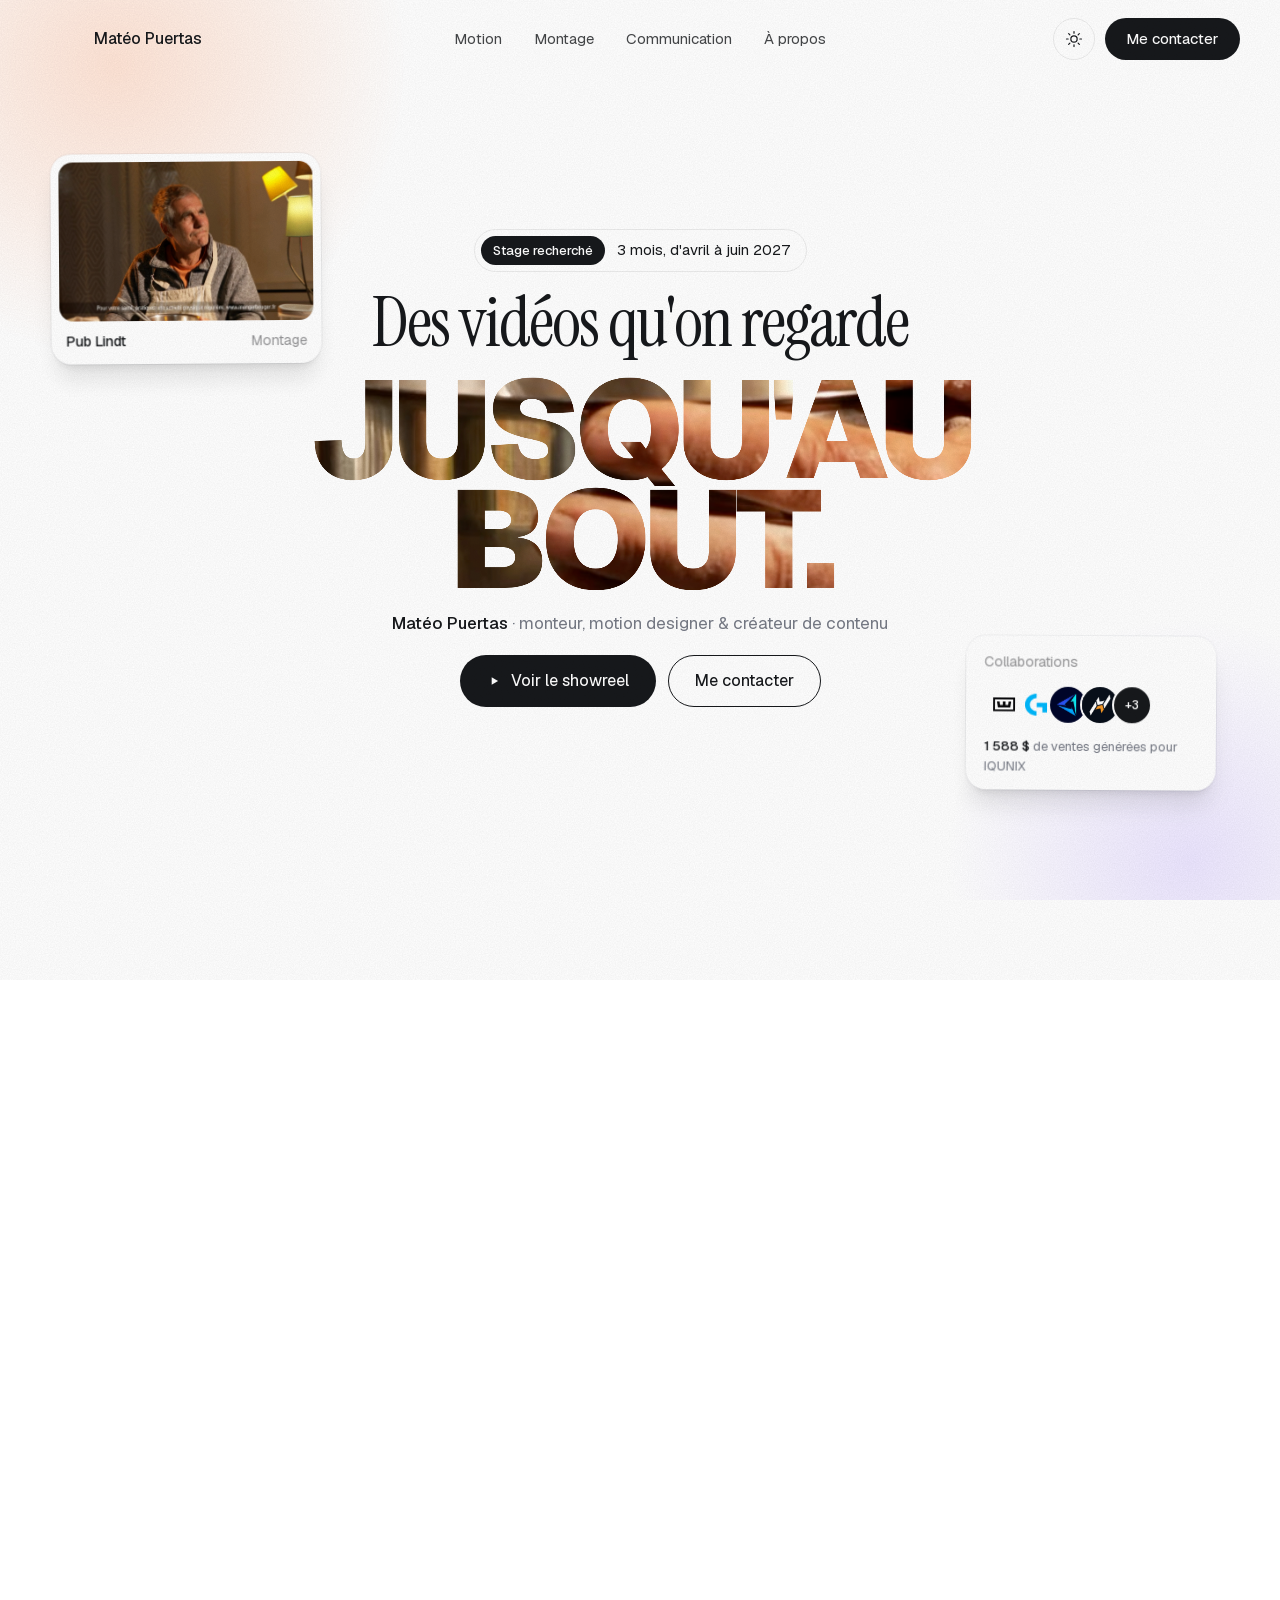
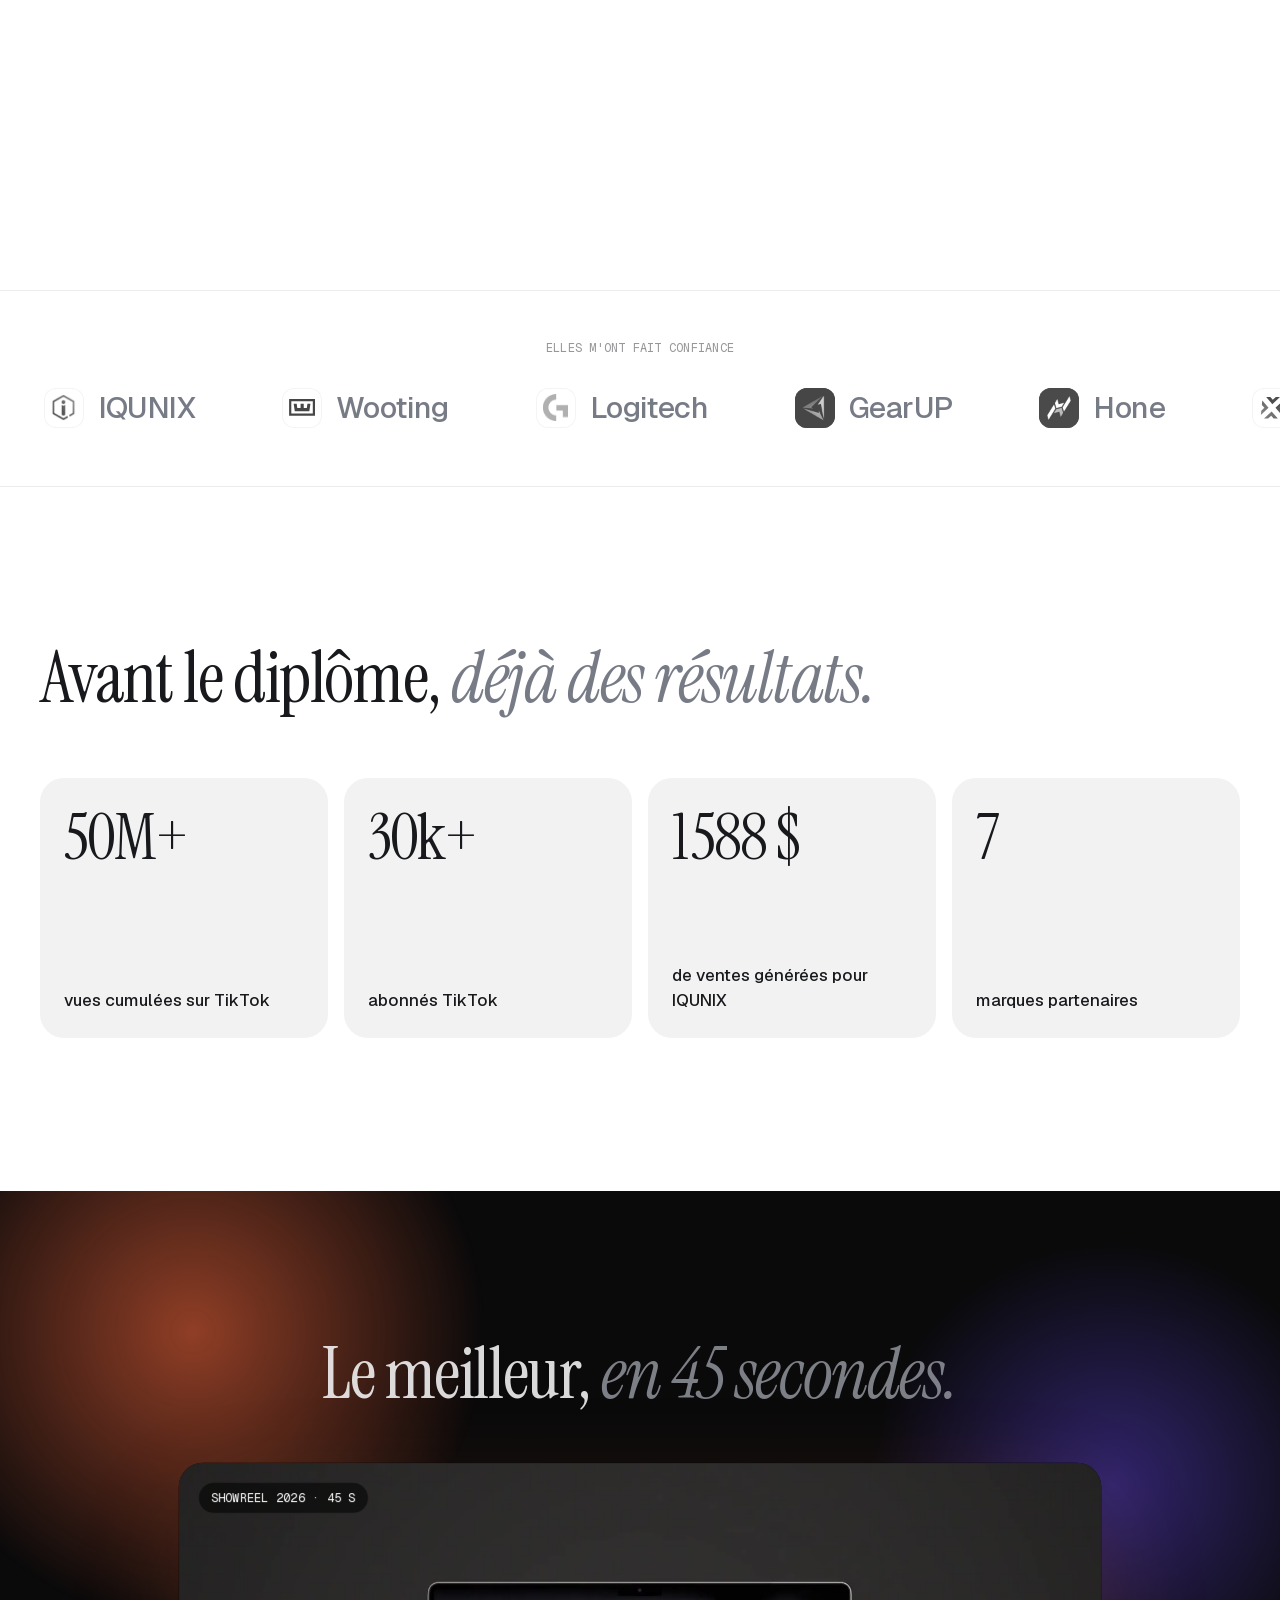
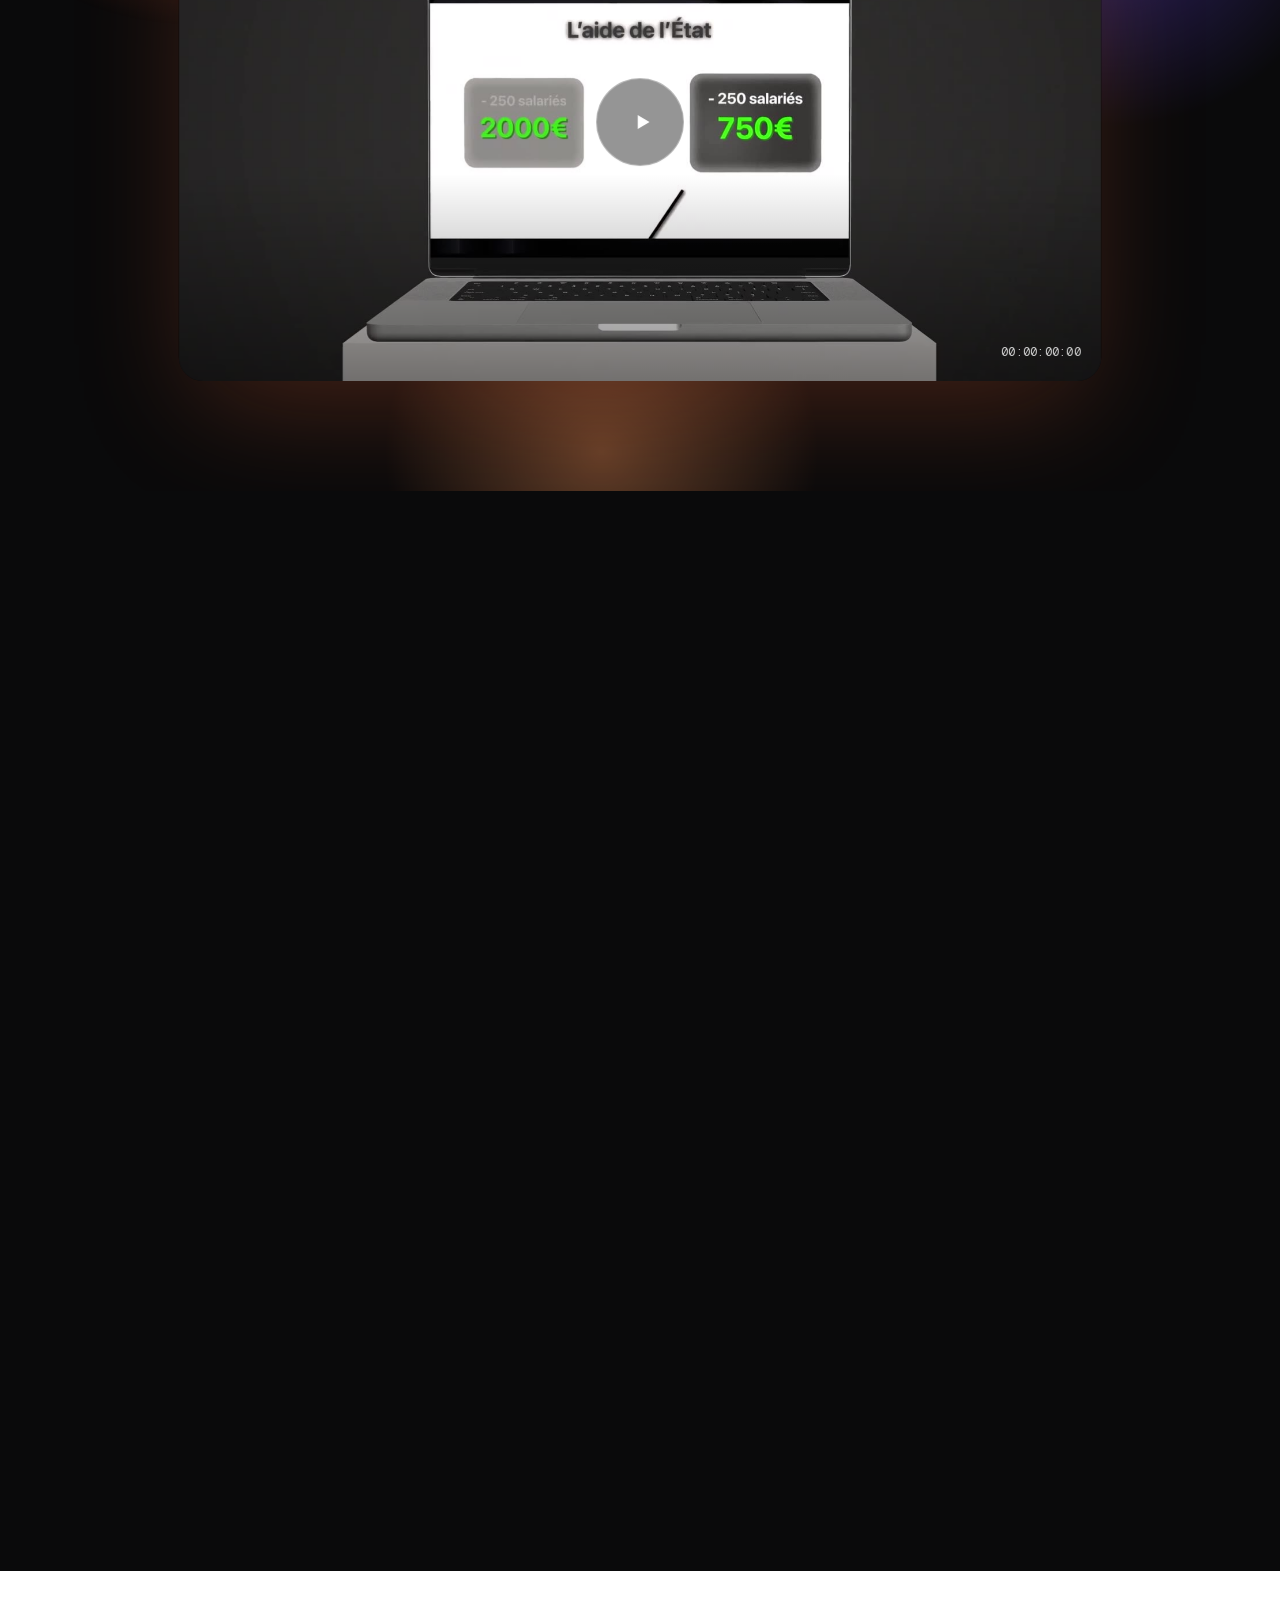
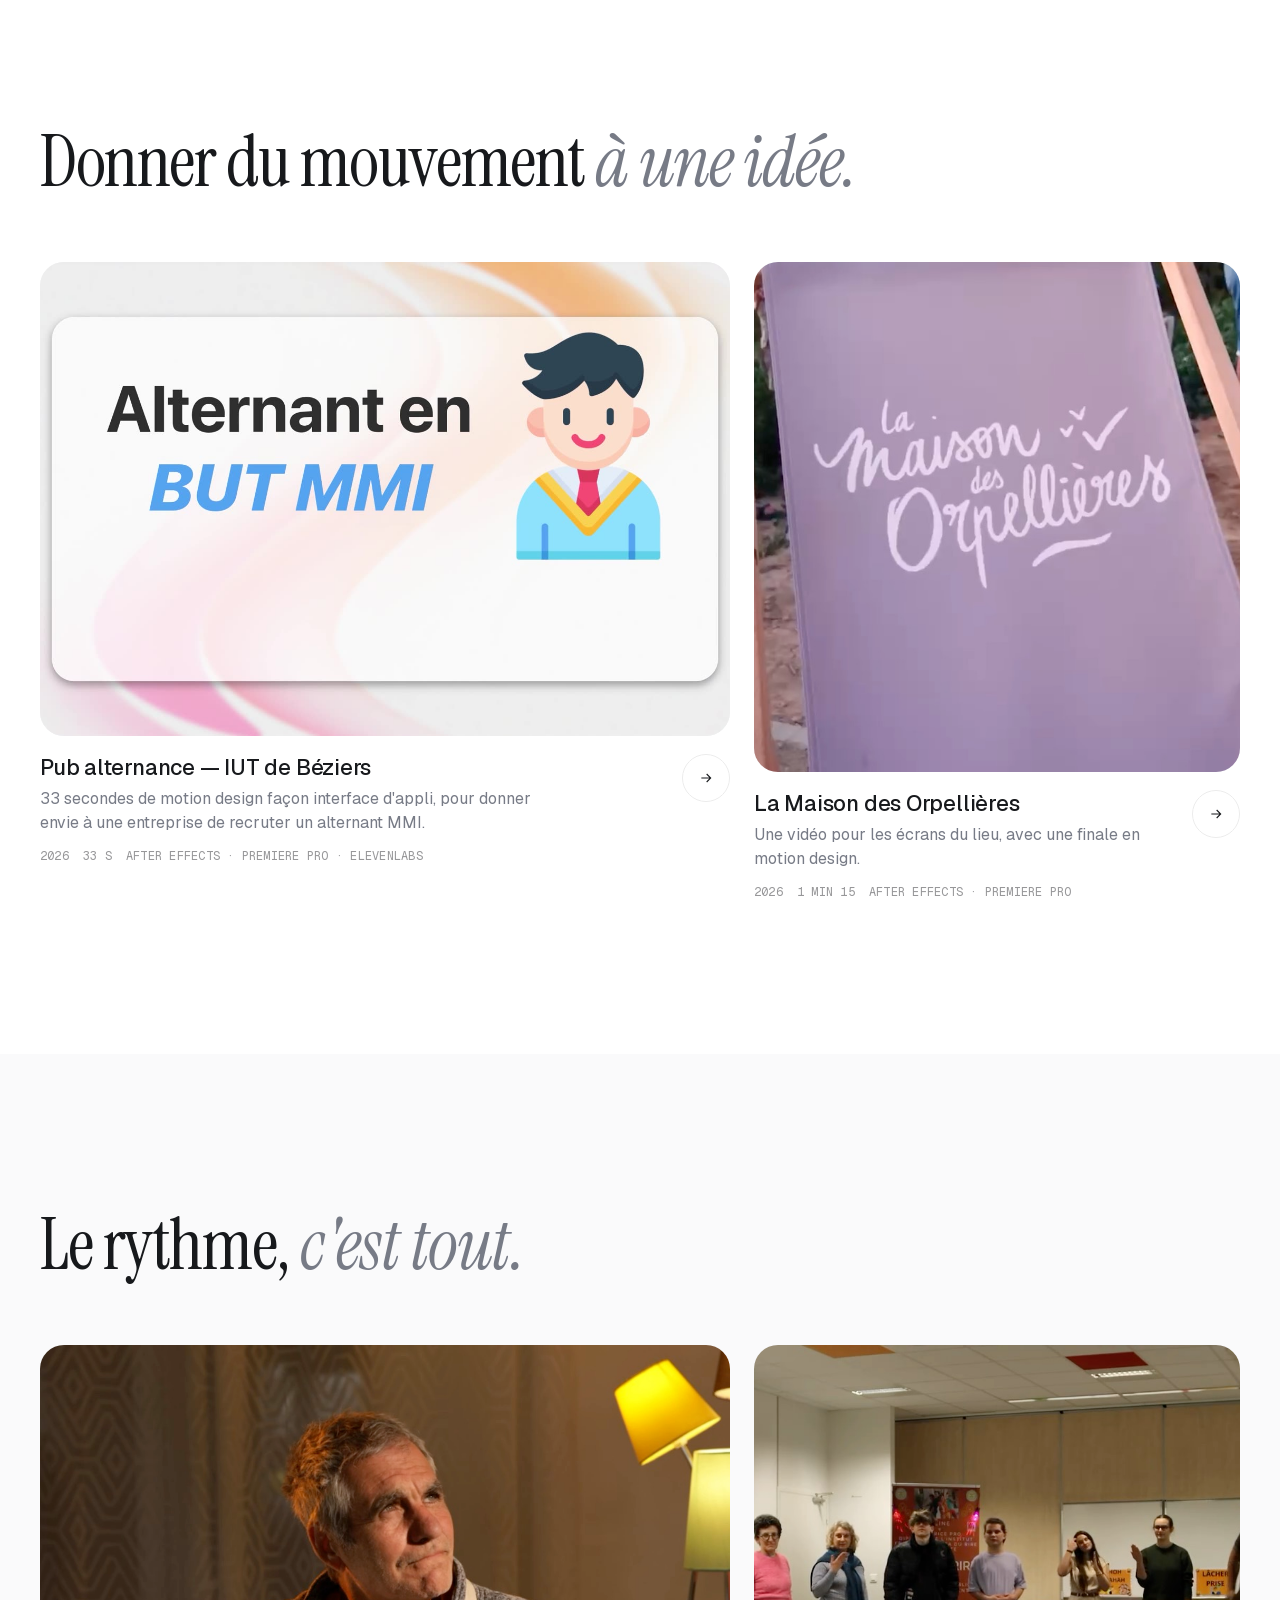
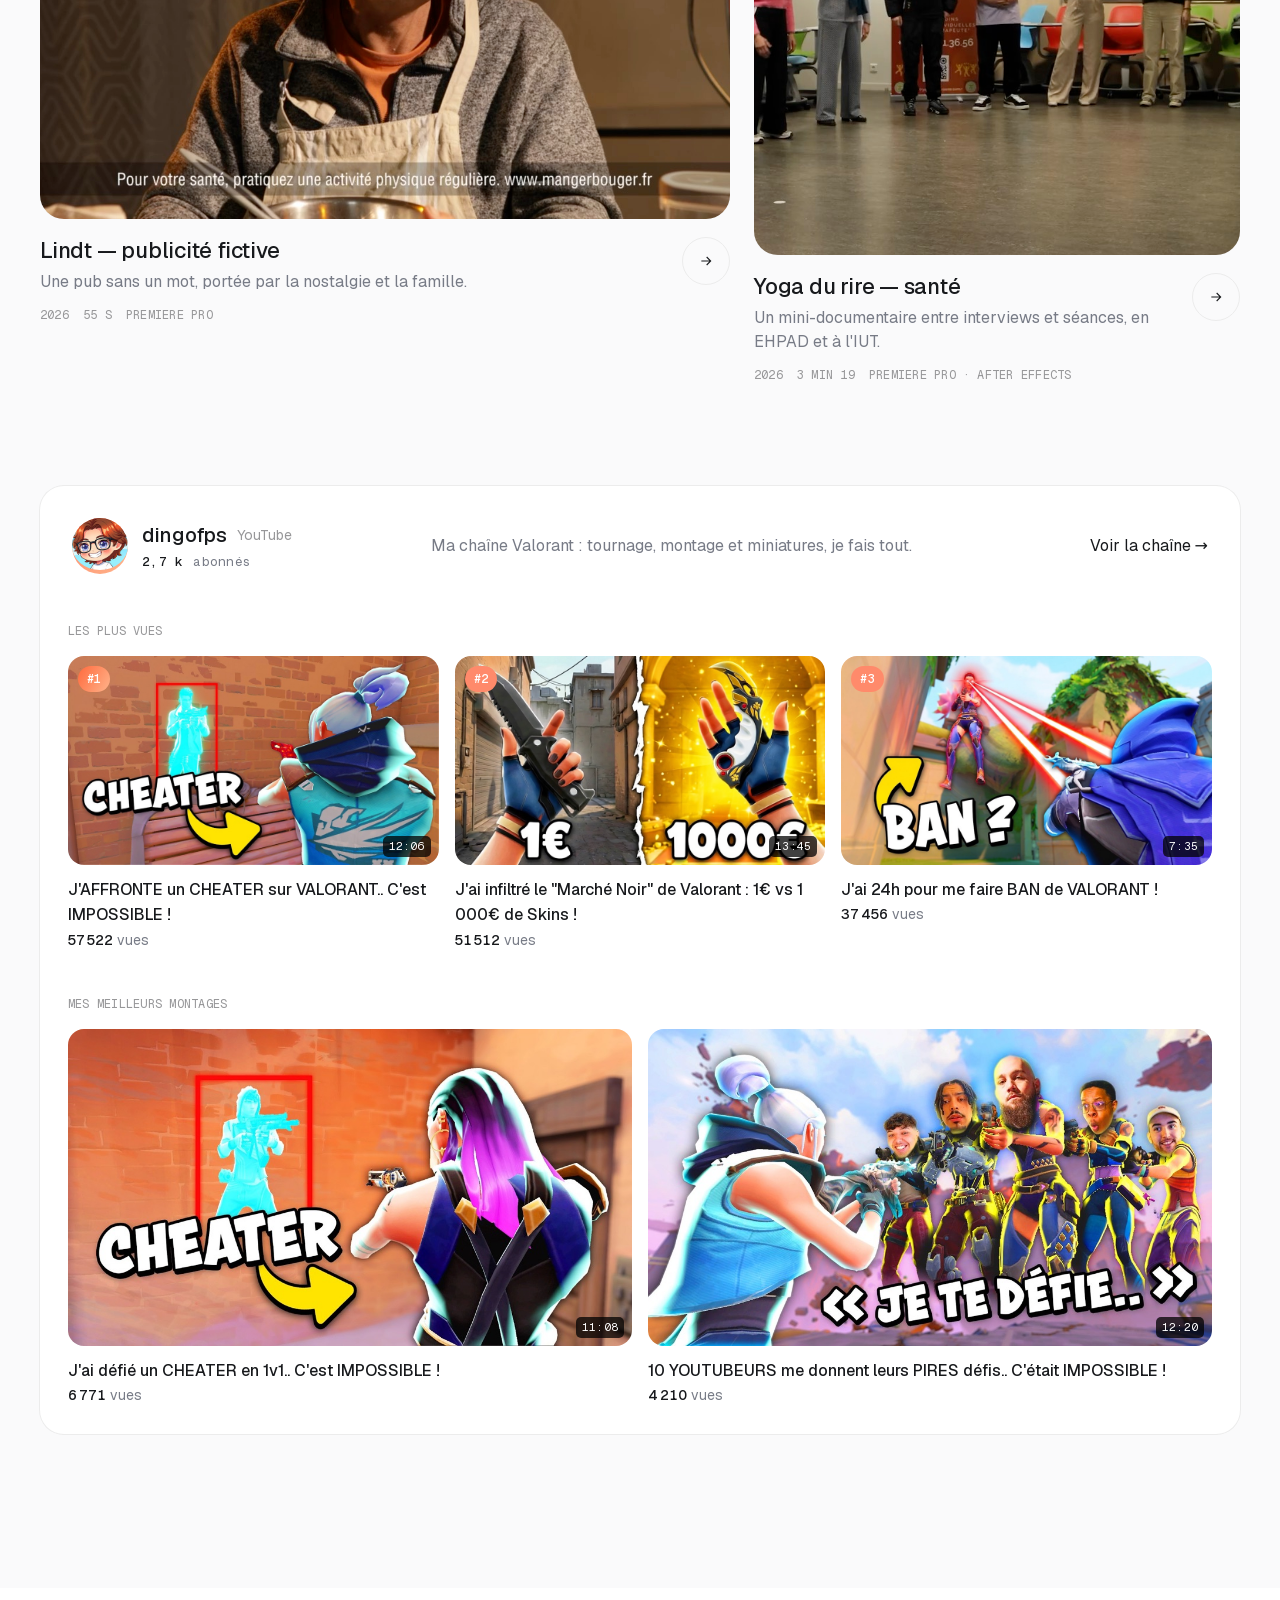
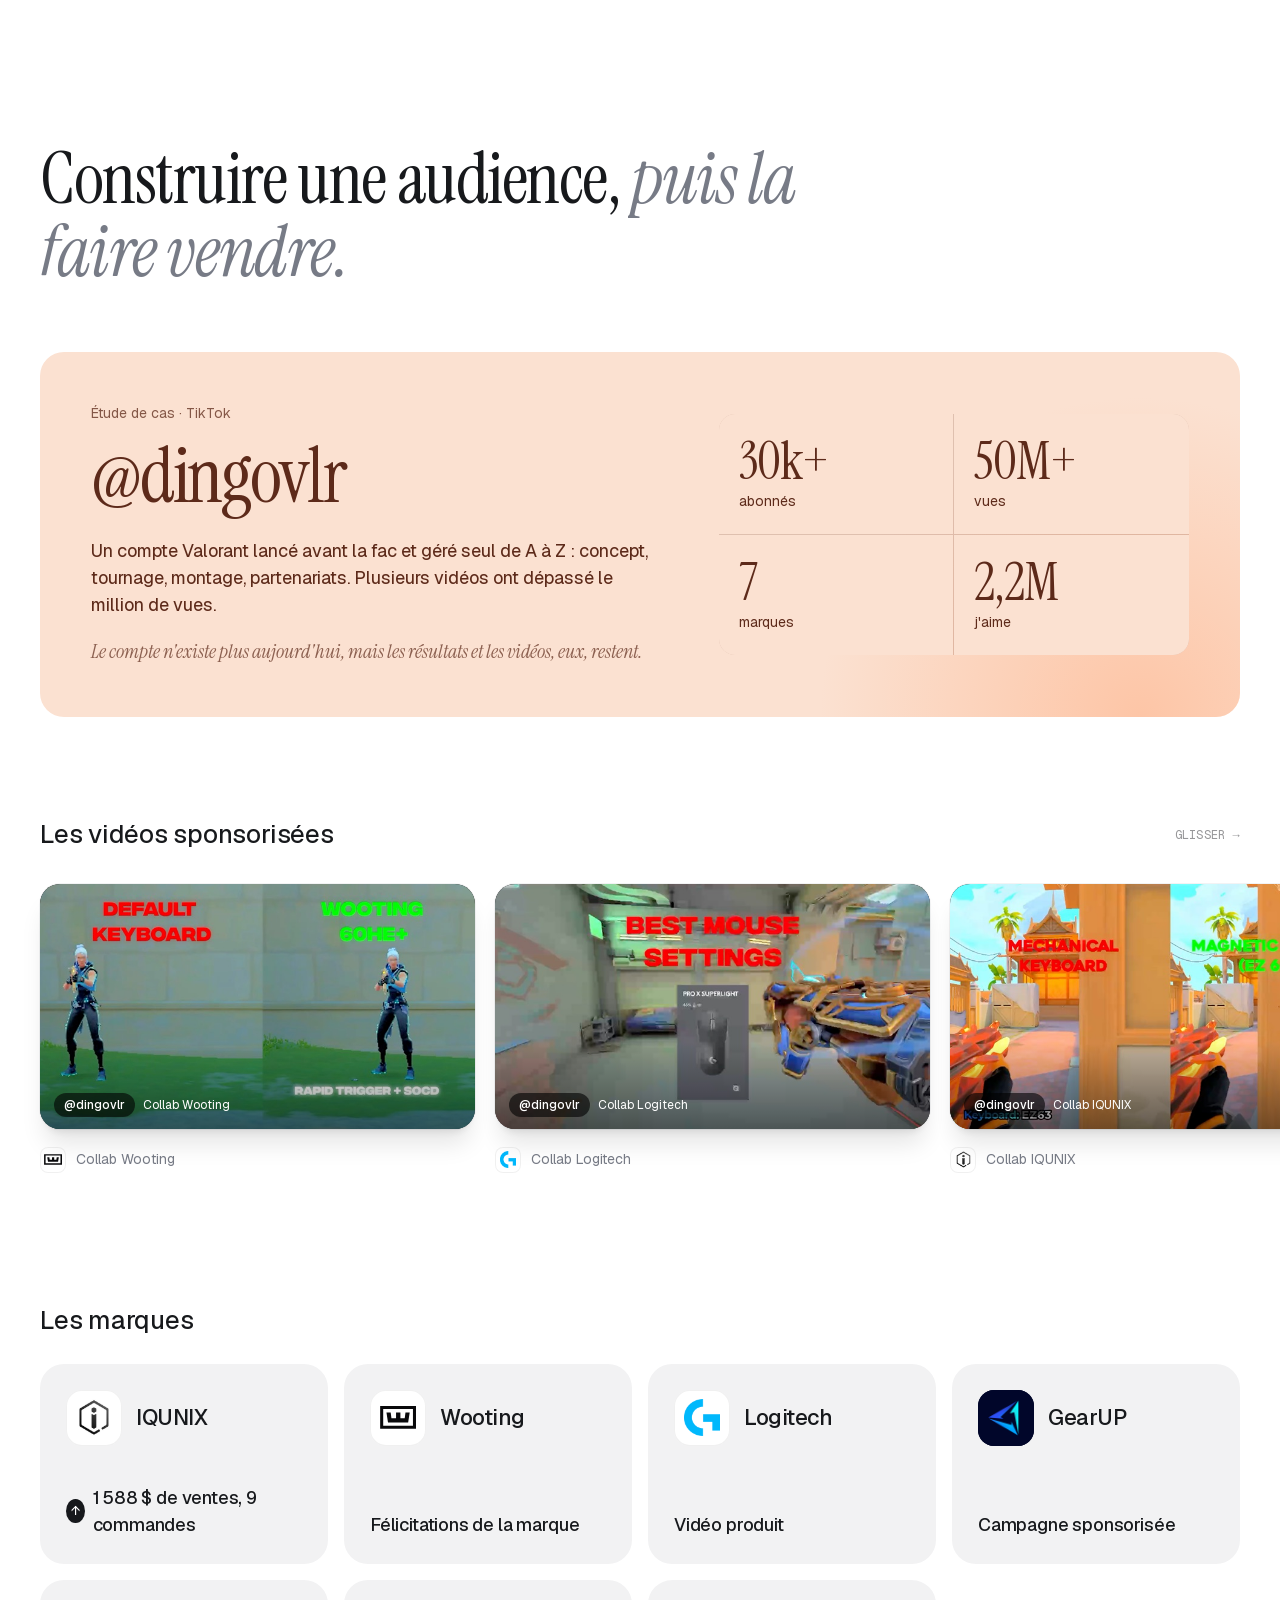
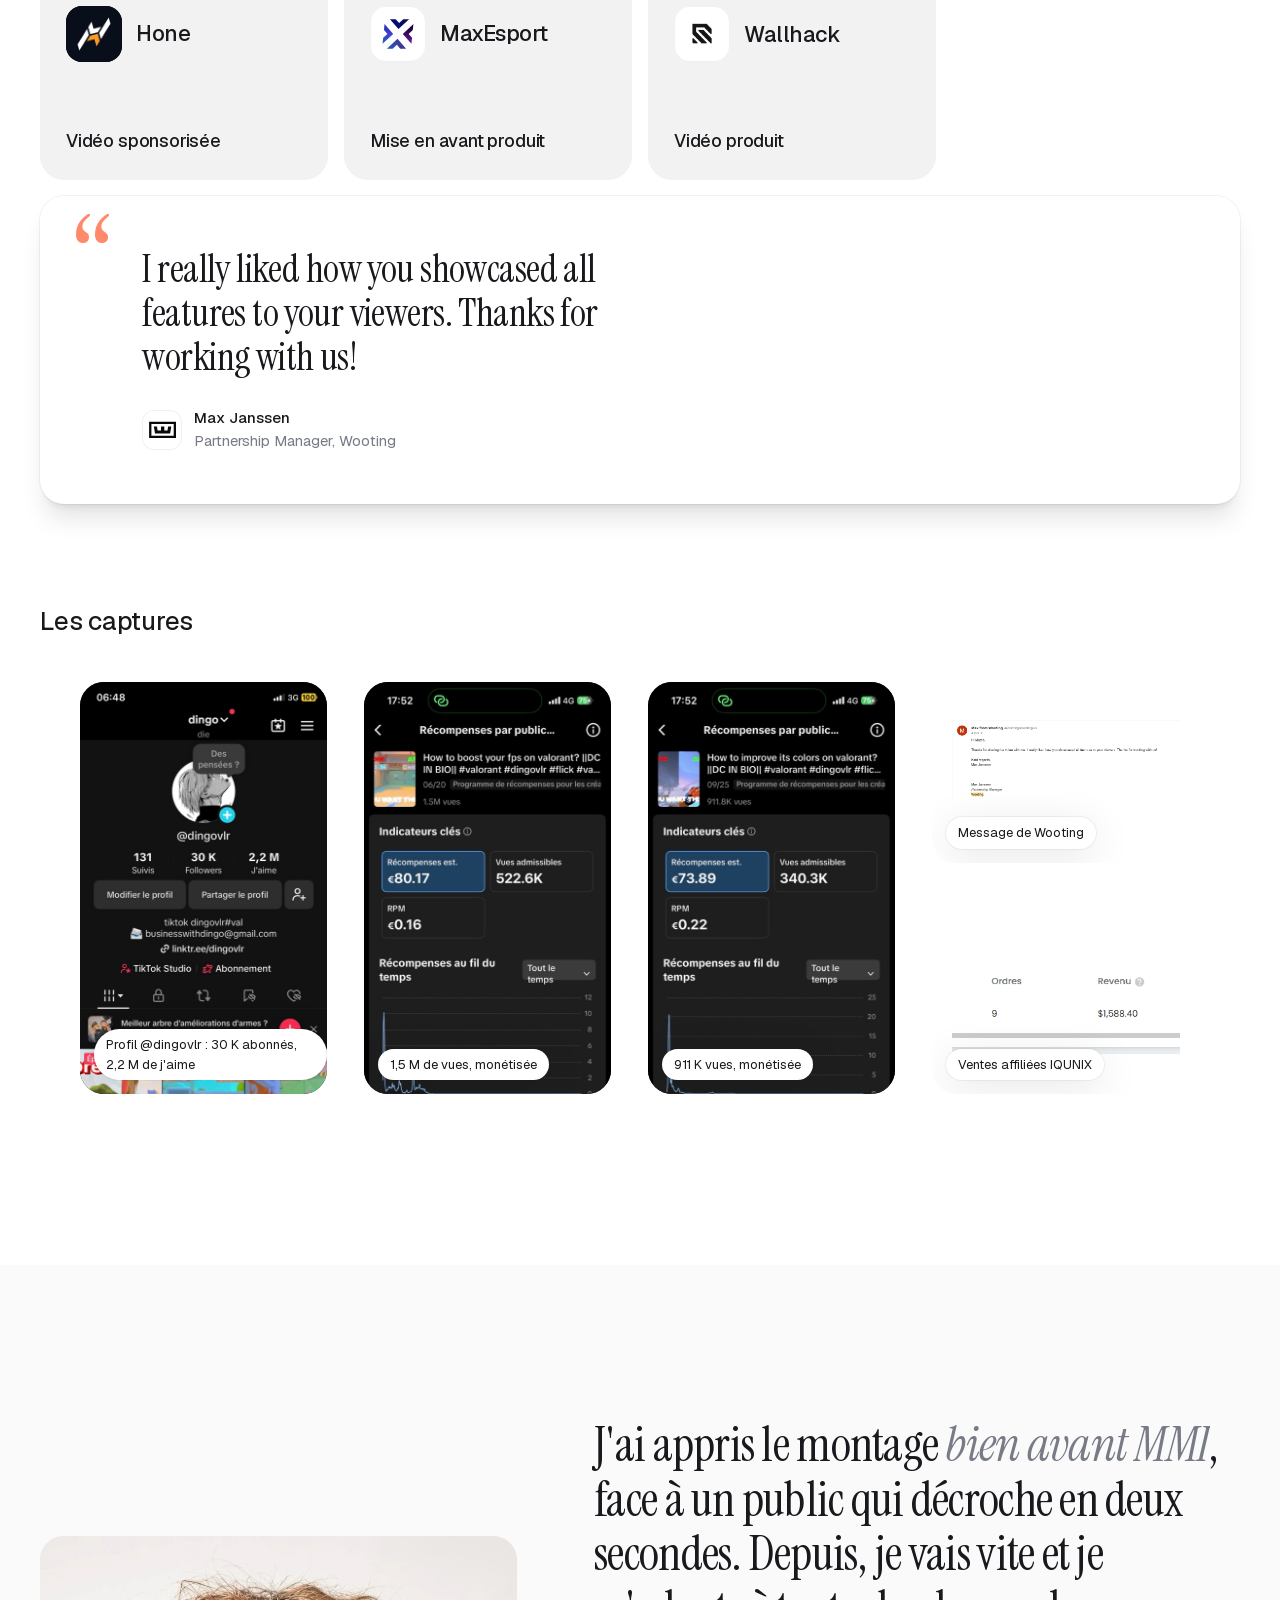
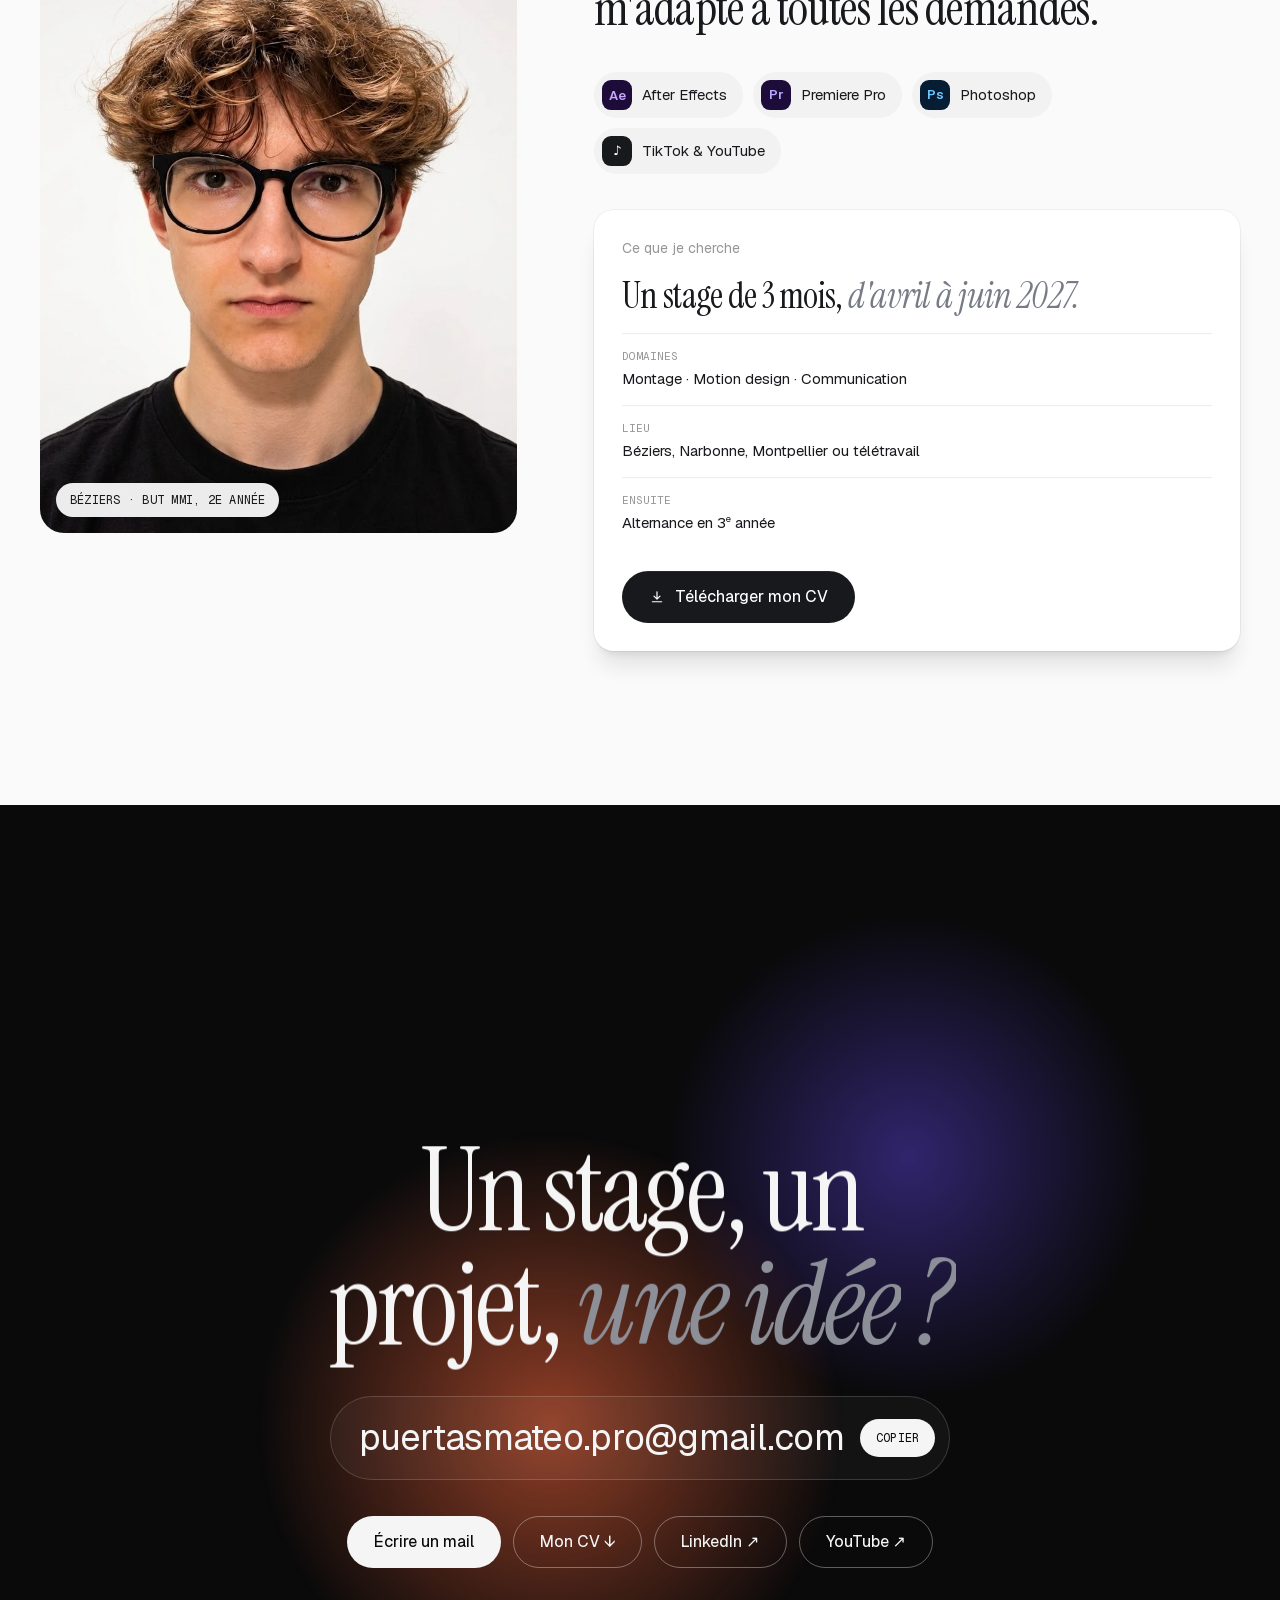
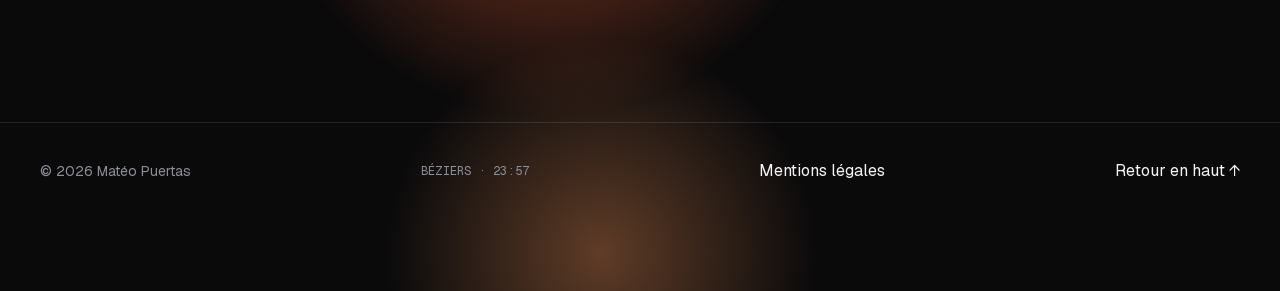
==== commit c6612b31: "Motion IUT, showreel provisoire et pages projet retravaillées - Pub alternance IUT de Béziers en lig" ====
--- a/index.html
+++ b/index.html
@@ -22,6 +22,8 @@
   <link rel="stylesheet" href="assets/fonts/fonts.css">
   <link rel="preload" href="assets/videos/hero-reel.mp4" as="video" type="video/mp4">
   <link rel="stylesheet" href="assets/css/style.css">
+  <script type="application/ld+json">{"@context": "https://schema.org", "@type": "Person", "name": "Matéo Puertas", "url": "https://mateopuertas.github.io/", "image": "https://mateopuertas.github.io/assets/img/mateo.jpg", "jobTitle": "Monteur vidéo et motion designer", "email": "mailto:puertasmateo.pro@gmail.com", "address": {"@type": "PostalAddress", "addressLocality": "Béziers", "addressCountry": "FR"}, "alumniOf": {"@type": "CollegeOrUniversity", "name": "IUT de Béziers"}, "knowsAbout": ["Montage vidéo", "Motion design", "After Effects", "Premiere Pro", "Création de contenu"], "sameAs": ["https://www.linkedin.com/in/mat%C3%A9o-puertas/", "https://www.youtube.com/@dingofps1"]}</script>
+  <script type="speculationrules">{"prefetch":[{"where":{"href_matches":"/projet.html*"},"eagerness":"moderate"}]}</script>
   <script>
     /* Mode jour à l'arrivée ; le mode nuit choisi est gardé pendant la visite */
     try {
@@ -33,8 +35,6 @@
 </head>
 <body>
 
-  <!-- ============ CURSEUR ============ -->
-  <div class="cursor" aria-hidden="true"><span class="cursor__label"></span></div>
 
   <!-- ============ NAVIGATION ============ -->
   <header class="nav" data-nav>
@@ -53,7 +53,7 @@
         <svg class="i-sun" viewBox="0 0 24 24" aria-hidden="true"><circle cx="12" cy="12" r="4.2"/><path d="M12 2v2.2M12 19.8V22M4.9 4.9l1.6 1.6M17.5 17.5l1.6 1.6M2 12h2.2M19.8 12H22M4.9 19.1l1.6-1.6M17.5 6.5l1.6-1.6"/></svg>
         <svg class="i-moon" viewBox="0 0 24 24" aria-hidden="true"><path d="M20.5 14.5A8.5 8.5 0 0 1 9.5 3.5a8.5 8.5 0 1 0 11 11Z"/></svg>
       </button>
-      <a href="#contact" class="btn btn--fill btn--sm magnetic nav__cta">Me contacter</a>
+      <a href="#contact" class="btn btn--fill btn--sm nav__cta">Me contacter</a>
       <button class="nav__burger" type="button" aria-label="Ouvrir le menu" aria-expanded="false" data-menu-toggle><span></span><span></span></button>
     </div>
   </header>
@@ -96,11 +96,11 @@
           <div class="hero__foot" data-hero-fade>
             <p class="hero__sub"><strong>Matéo Puertas</strong> · monteur, motion designer & créateur de contenu</p>
             <div class="btn-row">
-              <a href="#showreel" class="btn btn--fill magnetic">
+              <a href="#showreel" class="btn btn--fill">
                 <svg viewBox="0 0 24 24" class="i-play" aria-hidden="true"><path d="M8 5.5v13l11-6.5z"/></svg>
                 Voir le showreel
               </a>
-              <a href="#contact" class="btn btn--ghost magnetic">Me contacter</a>
+              <a href="#contact" class="btn btn--ghost">Me contacter</a>
             </div>
           </div>
         </div>
@@ -149,13 +149,13 @@
       <div class="showreel__pin">
         <div class="glow glow--dark" aria-hidden="true"><span></span><span></span><span></span></div>
         <div class="showreel__head container">
-          <h2 class="heading-lg" data-split>Le meilleur, <em>en une minute.</em></h2>
-        </div>
-        <div class="showreel__frame" data-showreel data-cursor="Lecture">
+          <h2 class="heading-lg" data-split>Le meilleur, <em>en 45 secondes.</em></h2>
+        </div>
+        <div class="showreel__frame" data-showreel>
           <video muted loop playsinline preload="metadata" data-showreel-video></video>
           <div class="showreel__ui">
-            <span class="mono showreel__badge" data-showreel-badge>Extrait · Pub Lindt</span>
-            <button class="play-btn" type="button" aria-label="Lire la vidéo avec le son">
+            <span class="mono showreel__badge" data-showreel-badge>Showreel 2026</span>
+            <button class="play-btn" type="button" aria-label="Voir le showreel en grand">
               <svg viewBox="0 0 24 24" aria-hidden="true"><path d="M8 5.5v13l11-6.5z"/></svg>
             </button>
             <span class="mono showreel__tc" data-live-tc>00:00:00:00</span>
@@ -273,7 +273,7 @@
                 <div><dt>Lieu</dt><dd>Béziers, Narbonne, Montpellier ou télétravail</dd></div>
                 <div><dt>Ensuite</dt><dd>Alternance en 3<sup>e</sup> année</dd></div>
               </dl>
-              <a href="assets/cv/CV-Mateo-Puertas.pdf" class="btn btn--fill magnetic" download data-cv>
+              <a href="assets/cv/CV-Mateo-Puertas.pdf" class="btn btn--fill" download data-cv>
                 <svg viewBox="0 0 24 24" class="i-dl" aria-hidden="true"><path d="M12 4v11m0 0l-4.5-4.5M12 15l4.5-4.5M5 19h14"/></svg>
                 Télécharger mon CV
               </a>
@@ -289,15 +289,15 @@
       <div class="container contact__inner">
         <div class="contact__sign" data-logo-anim aria-hidden="true"></div>
         <h2 class="display contact__title" data-split>Un stage, un projet, <em>une idée ?</em></h2>
-        <button class="contact__mail" type="button" data-copy-mail data-cursor="Copier">
+        <button class="contact__mail" type="button" data-copy-mail>
           <span data-mail-text>puertasmateo.pro@gmail.com</span>
           <span class="contact__copy mono" data-copy-label>Copier</span>
         </button>
         <div class="btn-row btn-row--center">
-          <a href="mailto:puertasmateo.pro@gmail.com" class="btn btn--light magnetic" data-mailto>Écrire un mail</a>
-          <a href="assets/cv/CV-Mateo-Puertas.pdf" class="btn btn--ghost-light magnetic" download data-cv>Mon CV ↓</a>
-          <a href="https://www.linkedin.com/in/mat%C3%A9o-puertas/" target="_blank" rel="noopener" class="btn btn--ghost-light magnetic">LinkedIn ↗</a>
-          <a href="https://www.youtube.com/@dingofps1" target="_blank" rel="noopener" class="btn btn--ghost-light magnetic">YouTube ↗</a>
+          <a href="mailto:puertasmateo.pro@gmail.com" class="btn btn--light" data-mailto>Écrire un mail</a>
+          <a href="assets/cv/CV-Mateo-Puertas.pdf" class="btn btn--ghost-light" download data-cv>Mon CV ↓</a>
+          <a href="https://www.linkedin.com/in/mat%C3%A9o-puertas/" target="_blank" rel="noopener" class="btn btn--ghost-light">LinkedIn ↗</a>
+          <a href="https://www.youtube.com/@dingofps1" target="_blank" rel="noopener" class="btn btn--ghost-light">YouTube ↗</a>
         </div>
       </div>
       <footer class="footer container">
--- a/assets/css/style.css
+++ b/assets/css/style.css
@@ -221,25 +221,6 @@
 .loader__bar { height: 1px; background: var(--line); margin-top: 24px; }
 .loader__bar span { display: block; height: 100%; width: 0; background: var(--ink); }
 
-/* ---------- Curseur ---------- */
-.cursor {
-  position: fixed; left: 0; top: 0; z-index: 9600; pointer-events: none;
-  width: 10px; height: 10px; margin: -5px 0 0 -5px;
-  border-radius: var(--r-pill); background: var(--ink);
-  display: none; align-items: center; justify-content: center;
-  transition: width .4s var(--ease), height .4s var(--ease), margin .4s var(--ease), background-color .3s, opacity .3s;
-  mix-blend-mode: normal;
-}
-.has-cursor .cursor { display: flex; }
-.has-cursor, .has-cursor a, .has-cursor button { cursor: none; }
-.cursor__label { font-family: var(--mono); font-size: 11px; text-transform: uppercase; letter-spacing: .04em; color: var(--bg); opacity: 0; transition: opacity .2s; white-space: nowrap; }
-.cursor.is-link { width: 44px; height: 44px; margin: -22px 0 0 -22px; background: color-mix(in srgb, var(--ink) 12%, transparent); }
-.cursor.is-label { width: 92px; height: 92px; margin: -46px 0 0 -46px; background: var(--ink); }
-.cursor.is-label .cursor__label { opacity: 1; }
-.cursor.on-dark { background: var(--on-dark); }
-.cursor.on-dark .cursor__label { color: var(--dark); }
-.cursor.is-hidden { opacity: 0; }
-
 /* ---------- Navigation ---------- */
 .nav {
   position: fixed; top: 0; left: 0; right: 0; z-index: 800;
@@ -622,13 +603,13 @@
 /* =====================================================================
    PAGE PROJET
    ===================================================================== */
-.project-hero { position: relative; padding: 150px 0 64px; overflow: hidden; isolation: isolate; }
+.project-hero { position: relative; padding: 150px 0 clamp(40px, 5vw, 64px); overflow: hidden; isolation: isolate; }
 .project-hero .glow span { opacity: .35; }
 .back { display: inline-flex; align-items: center; gap: 10px; color: var(--slate); font-size: 15px; margin-bottom: 40px; transition: gap .4s var(--ease), color .3s; }
 .back:hover { gap: 16px; color: var(--ink); }
 .project-hero__title { max-width: 14ch; position: relative; }
 .project-hero__lead { font-size: clamp(18px, 1.8vw, 22px); color: var(--slate); max-width: 46ch; margin-top: 28px; position: relative; }
-.project-meta { margin-top: 56px; display: grid; grid-template-columns: repeat(4, 1fr); border-top: 1px solid var(--line); position: relative; }
+.project-meta { margin-bottom: clamp(56px, 7vw, 96px); display: grid; grid-template-columns: repeat(4, 1fr); border-top: 1px solid var(--line); position: relative; }
 .project-meta div { padding: 20px 20px 0 0; display: grid; gap: 6px; align-content: start; }
 .project-meta dt { font-family: var(--mono); font-size: 11px; text-transform: uppercase; color: var(--ash); }
 .project-meta dd { margin: 0; font-size: 15px; }
@@ -643,14 +624,20 @@
 .pblock h2 .mono { color: var(--ash); }
 .pblock p { font-size: 18px; color: var(--slate); line-height: 1.55; }
 .gallery { margin-top: var(--section); }
-.gallery__grid { display: grid; grid-template-columns: repeat(3, 1fr); gap: 16px; }
-.gallery__item { border-radius: var(--r-card); overflow: hidden; aspect-ratio: 4 / 3; position: relative; background: var(--mist); }
+.gallery__title { margin-bottom: 24px; }
+.gallery__grid { display: grid; grid-template-columns: repeat(2, 1fr); gap: 16px; }
+.gallery__item { border-radius: var(--r-card); overflow: hidden; aspect-ratio: 16 / 9; position: relative; background: var(--mist); cursor: zoom-in; }
+.gallery__item img { transition: transform 1s var(--ease); }
+.gallery__item:hover img { transform: scale(1.03); }
 .gallery__item img { width: 100%; height: 100%; object-fit: cover; }
 .gallery__item figcaption { position: absolute; left: 14px; bottom: 14px; padding: 6px 12px; border-radius: var(--r-pill); background: var(--elev); font-size: 13px; box-shadow: var(--shadow-pop); }
 .next { display: block; background: var(--dark); color: var(--on-dark); padding: var(--section) 0; position: relative; overflow: hidden; isolation: isolate; }
 .next__label { color: var(--on-dark-muted); }
 .next__title { display: flex; justify-content: space-between; align-items: center; gap: 24px; }
-.next__title .display { transition: transform .8s var(--ease); }
+.next__title .display { transition: transform .8s var(--ease); flex: 1; }
+.next__thumb { flex: none; width: clamp(150px, 22vw, 320px); aspect-ratio: 16 / 9; object-fit: cover; border-radius: 16px; opacity: .85; transition: transform .8s var(--ease), opacity .4s; }
+.next:hover .next__thumb { transform: scale(1.04); opacity: 1; }
+@media (max-width: 720px) { .next__thumb { display: none; } }
 .next:hover .next__title .display { transform: translateX(20px); }
 .next__arrow { flex: none; width: clamp(64px, 8vw, 110px); height: clamp(64px, 8vw, 110px); border-radius: 50%; background: var(--on-dark); color: var(--dark); display: grid; place-items: center; transition: transform .8s var(--ease); }
 .next__arrow svg { width: 32%; height: 32%; fill: none; stroke: currentColor; stroke-width: 1.6; }
@@ -952,3 +939,10 @@
 .hero__avail span { padding: 5px 12px; border-radius: var(--r-pill); background: var(--ink); color: var(--bg); font-size: 13px; font-weight: 500; }
 .menu__foot { color: var(--slate); font-size: 15px; }
 .yt__avatar { object-fit: cover; }
+
+/* Clavier : focus bien visible */
+:focus-visible { outline: 2px solid var(--g2); outline-offset: 3px; border-radius: 6px; }
+.btn:focus-visible { border-radius: var(--r-pill); }
+
+/* Transition carte → page projet (navigateurs compatibles) */
+::view-transition-group(*) { animation-duration: .7s; animation-timing-function: cubic-bezier(.7,0,.2,1); }
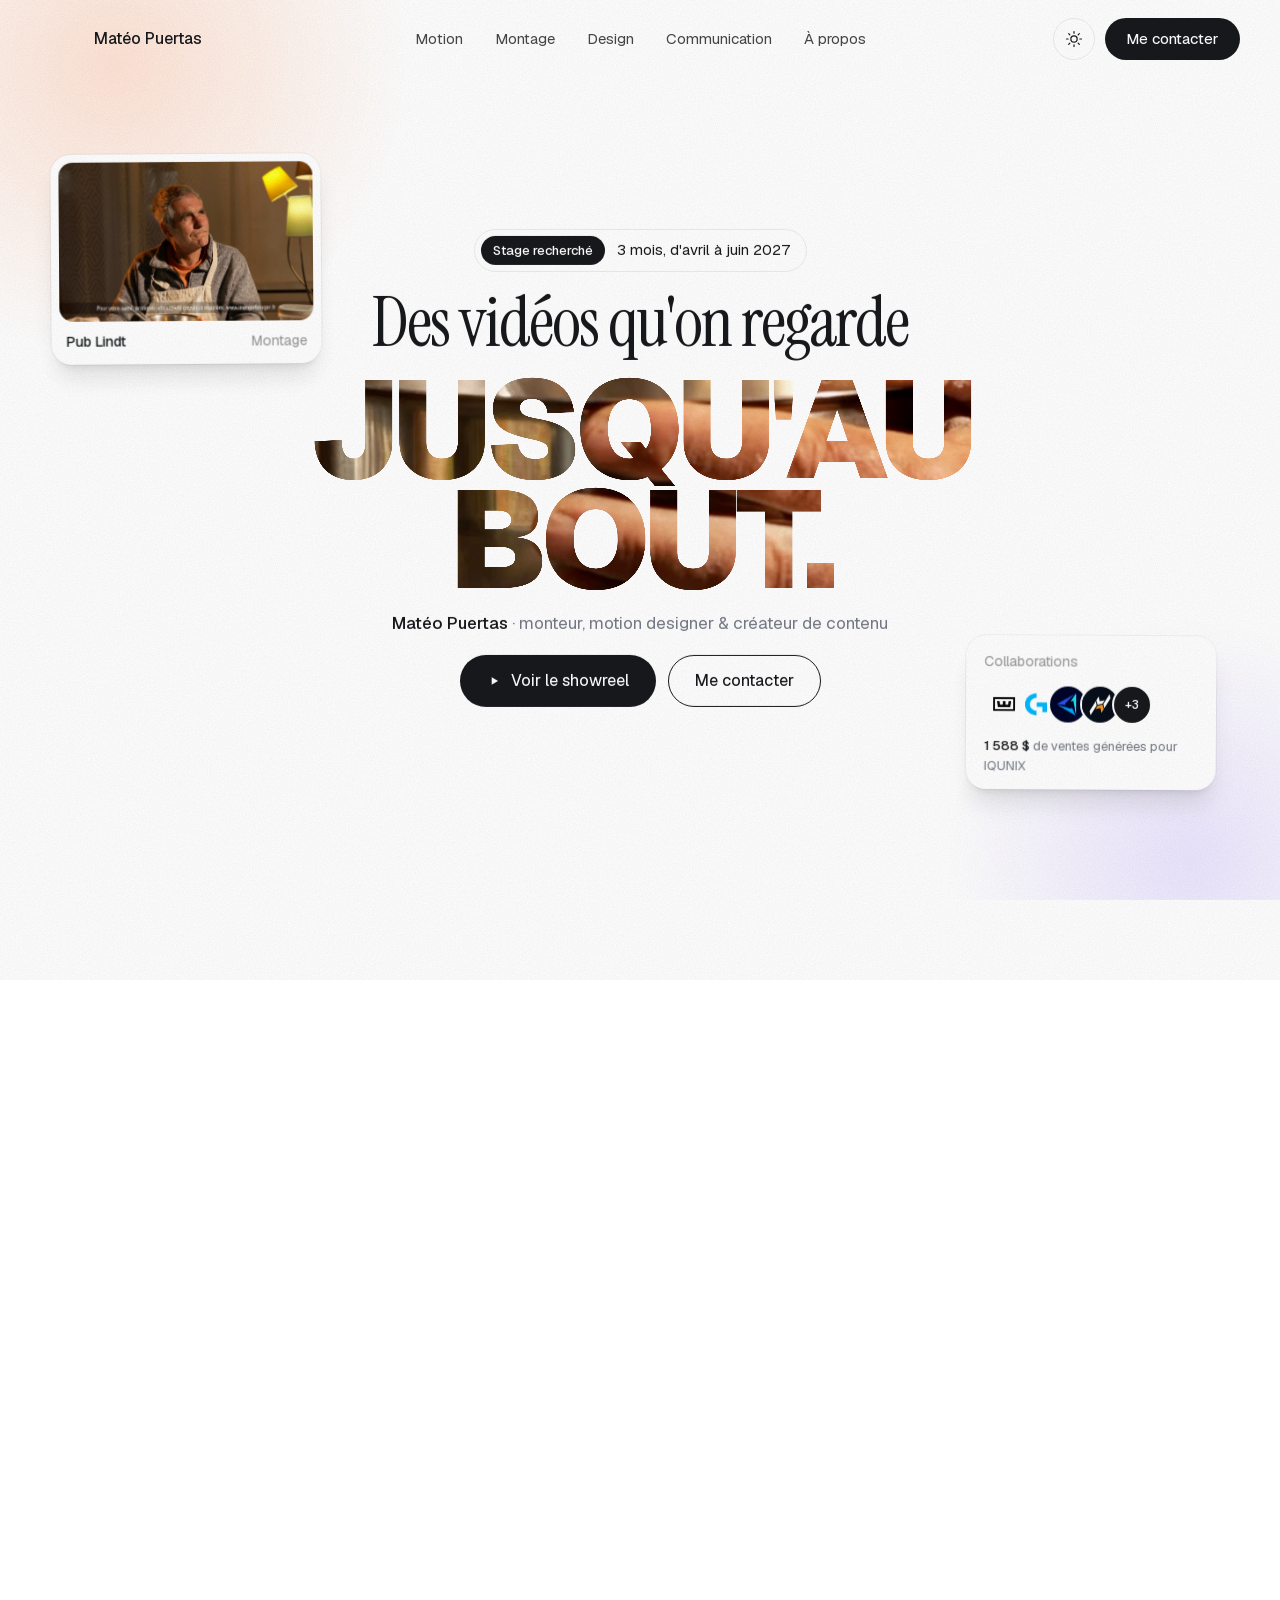
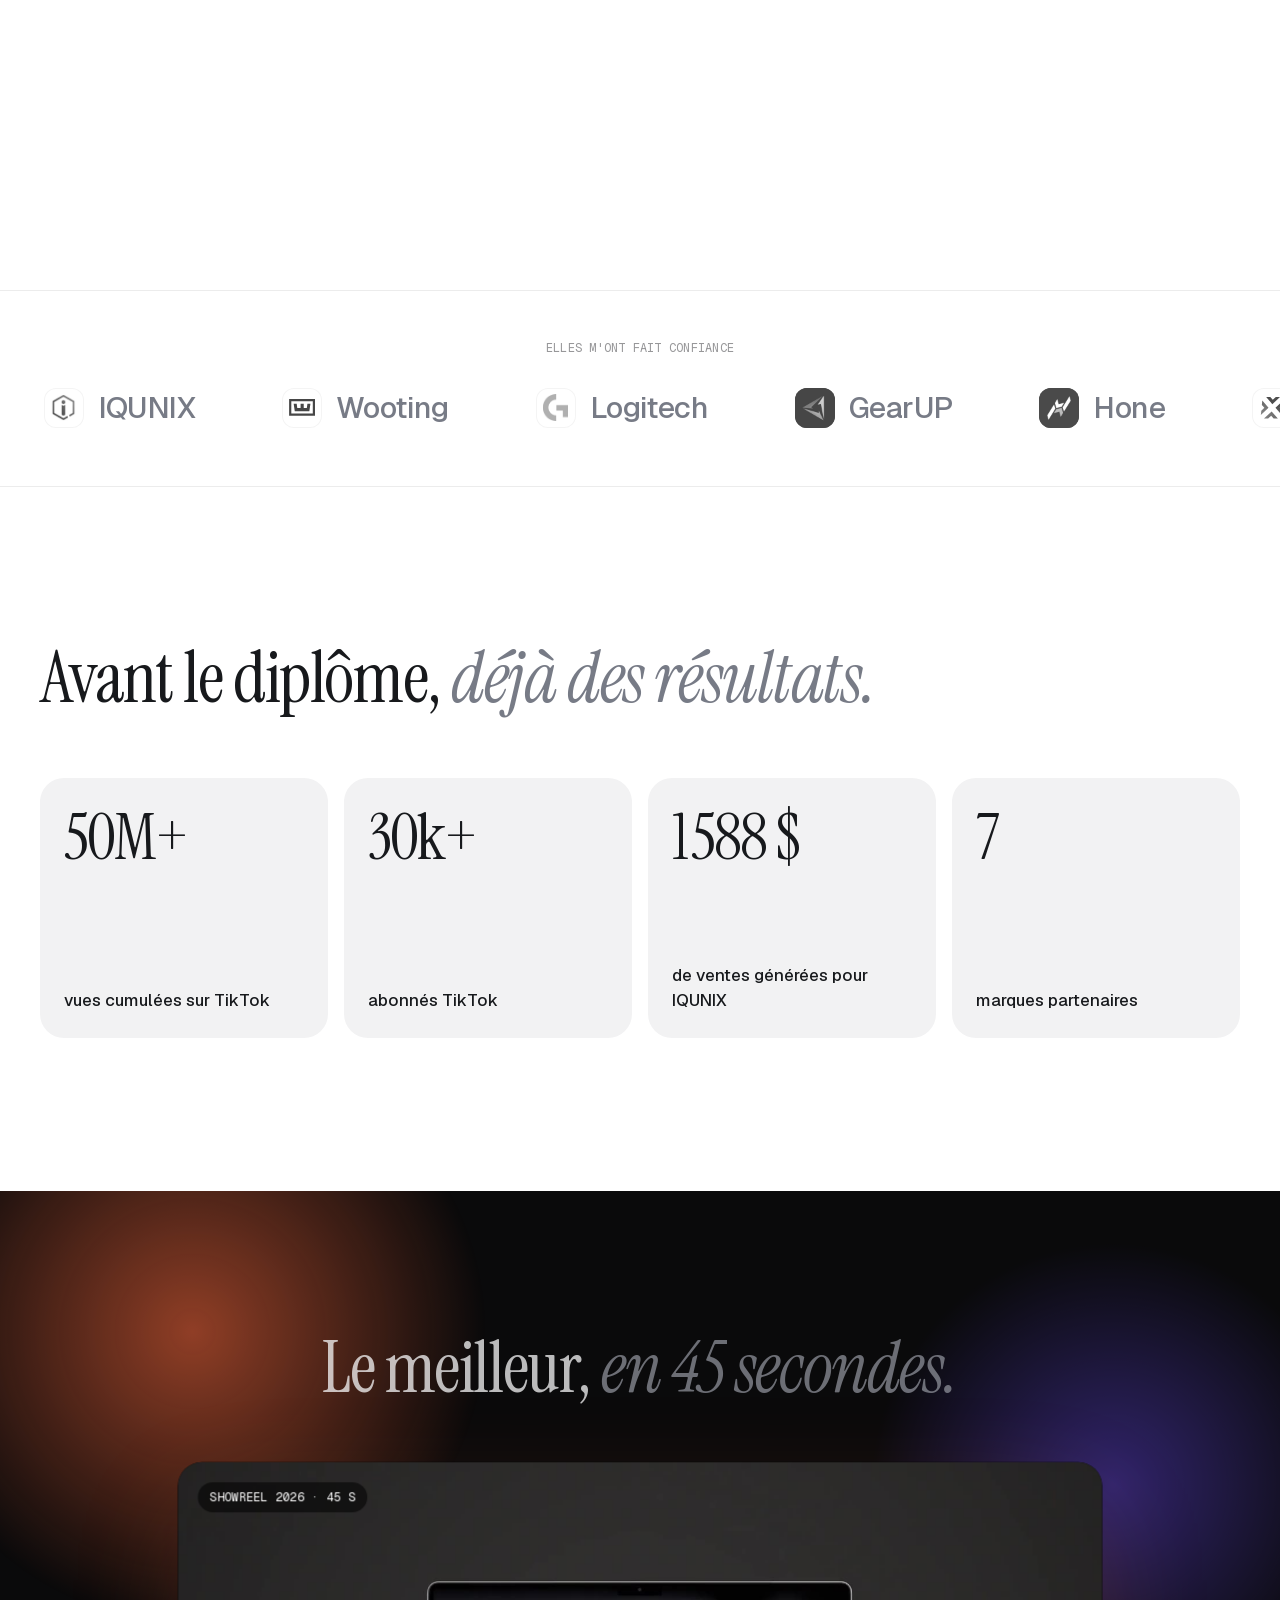
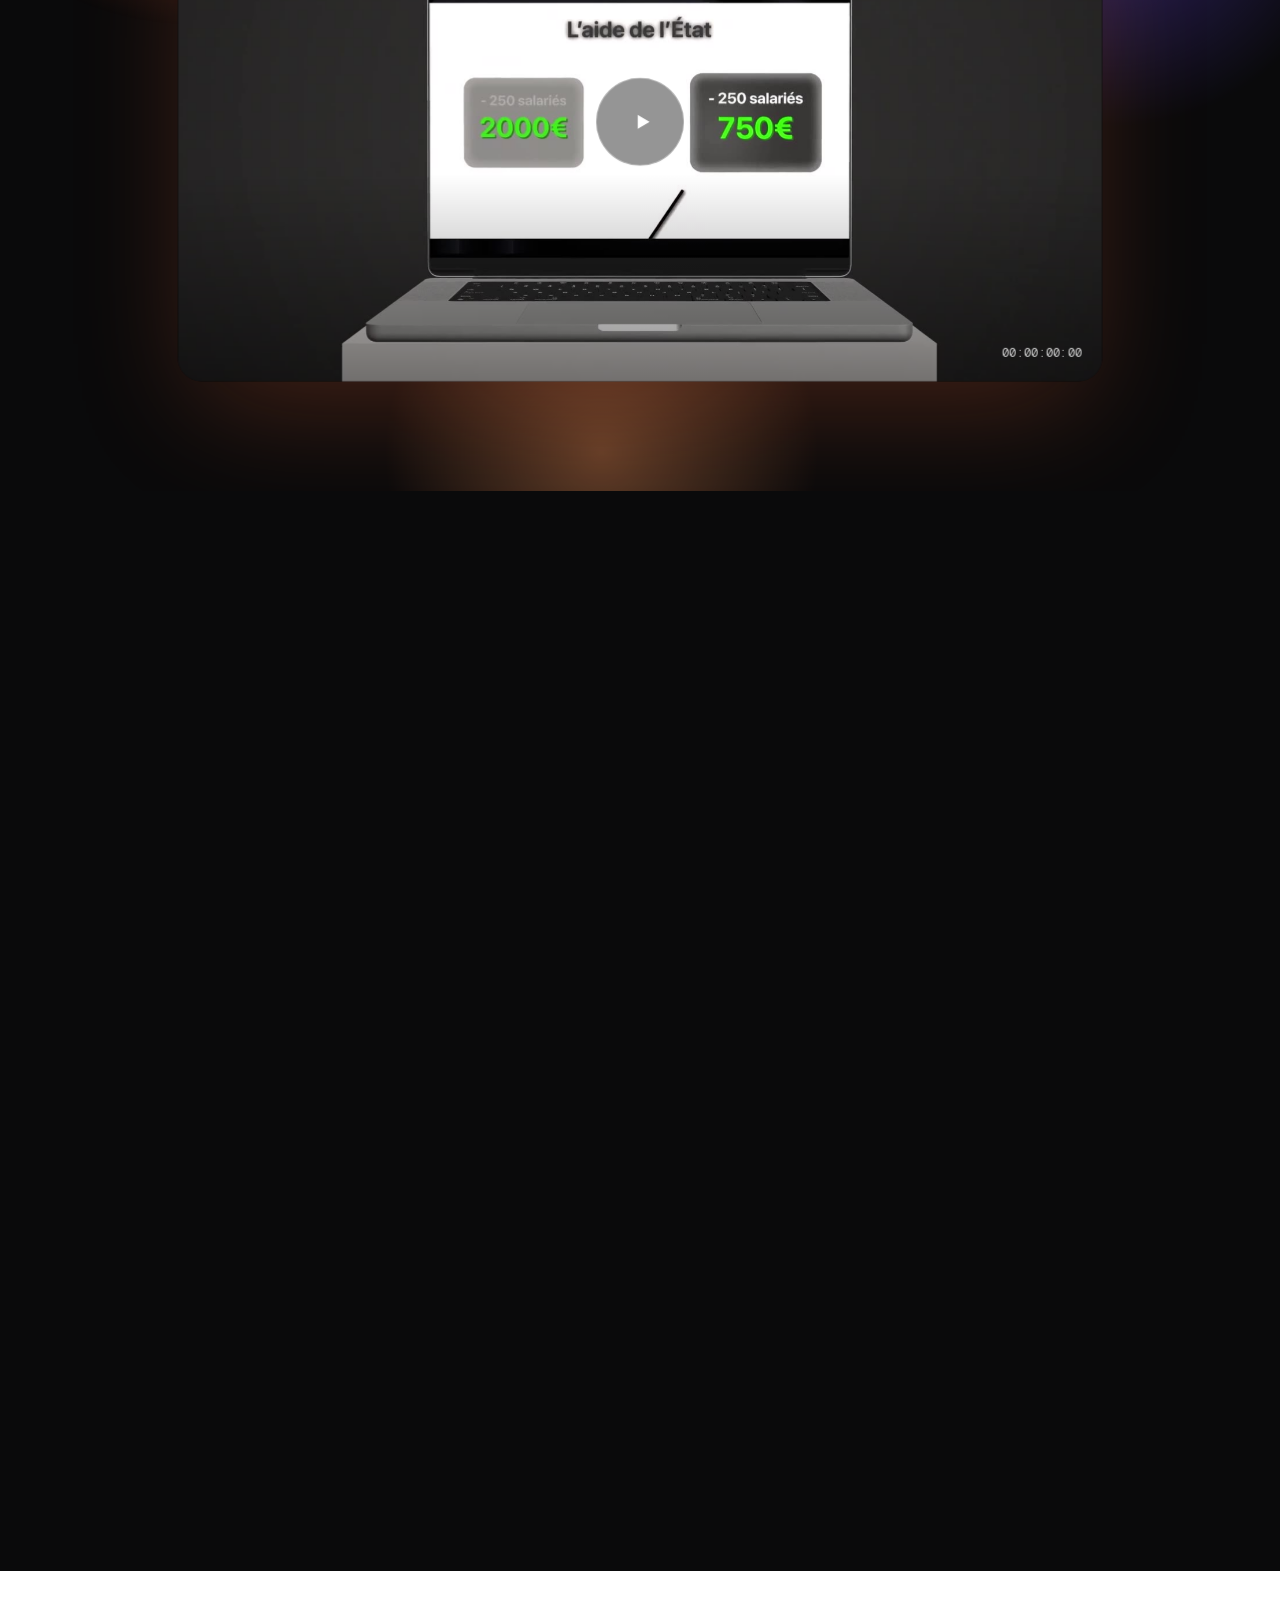
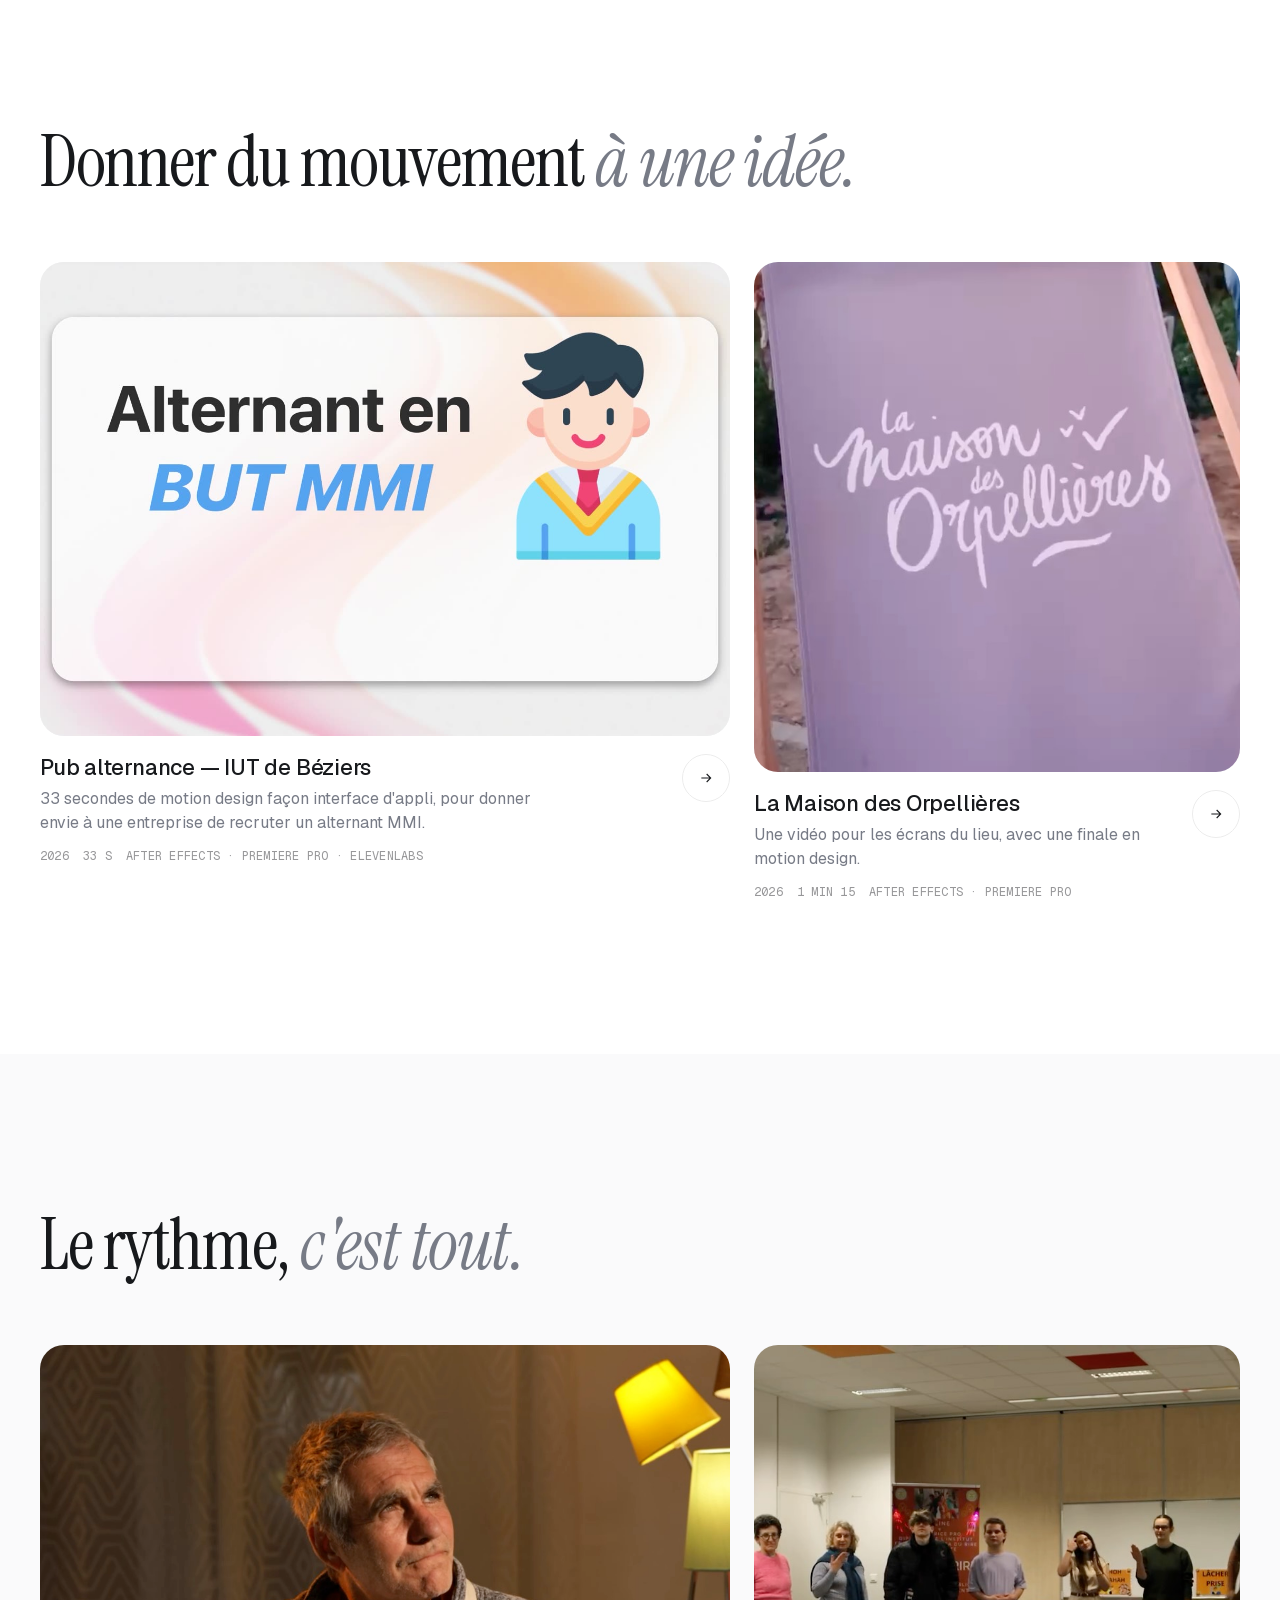
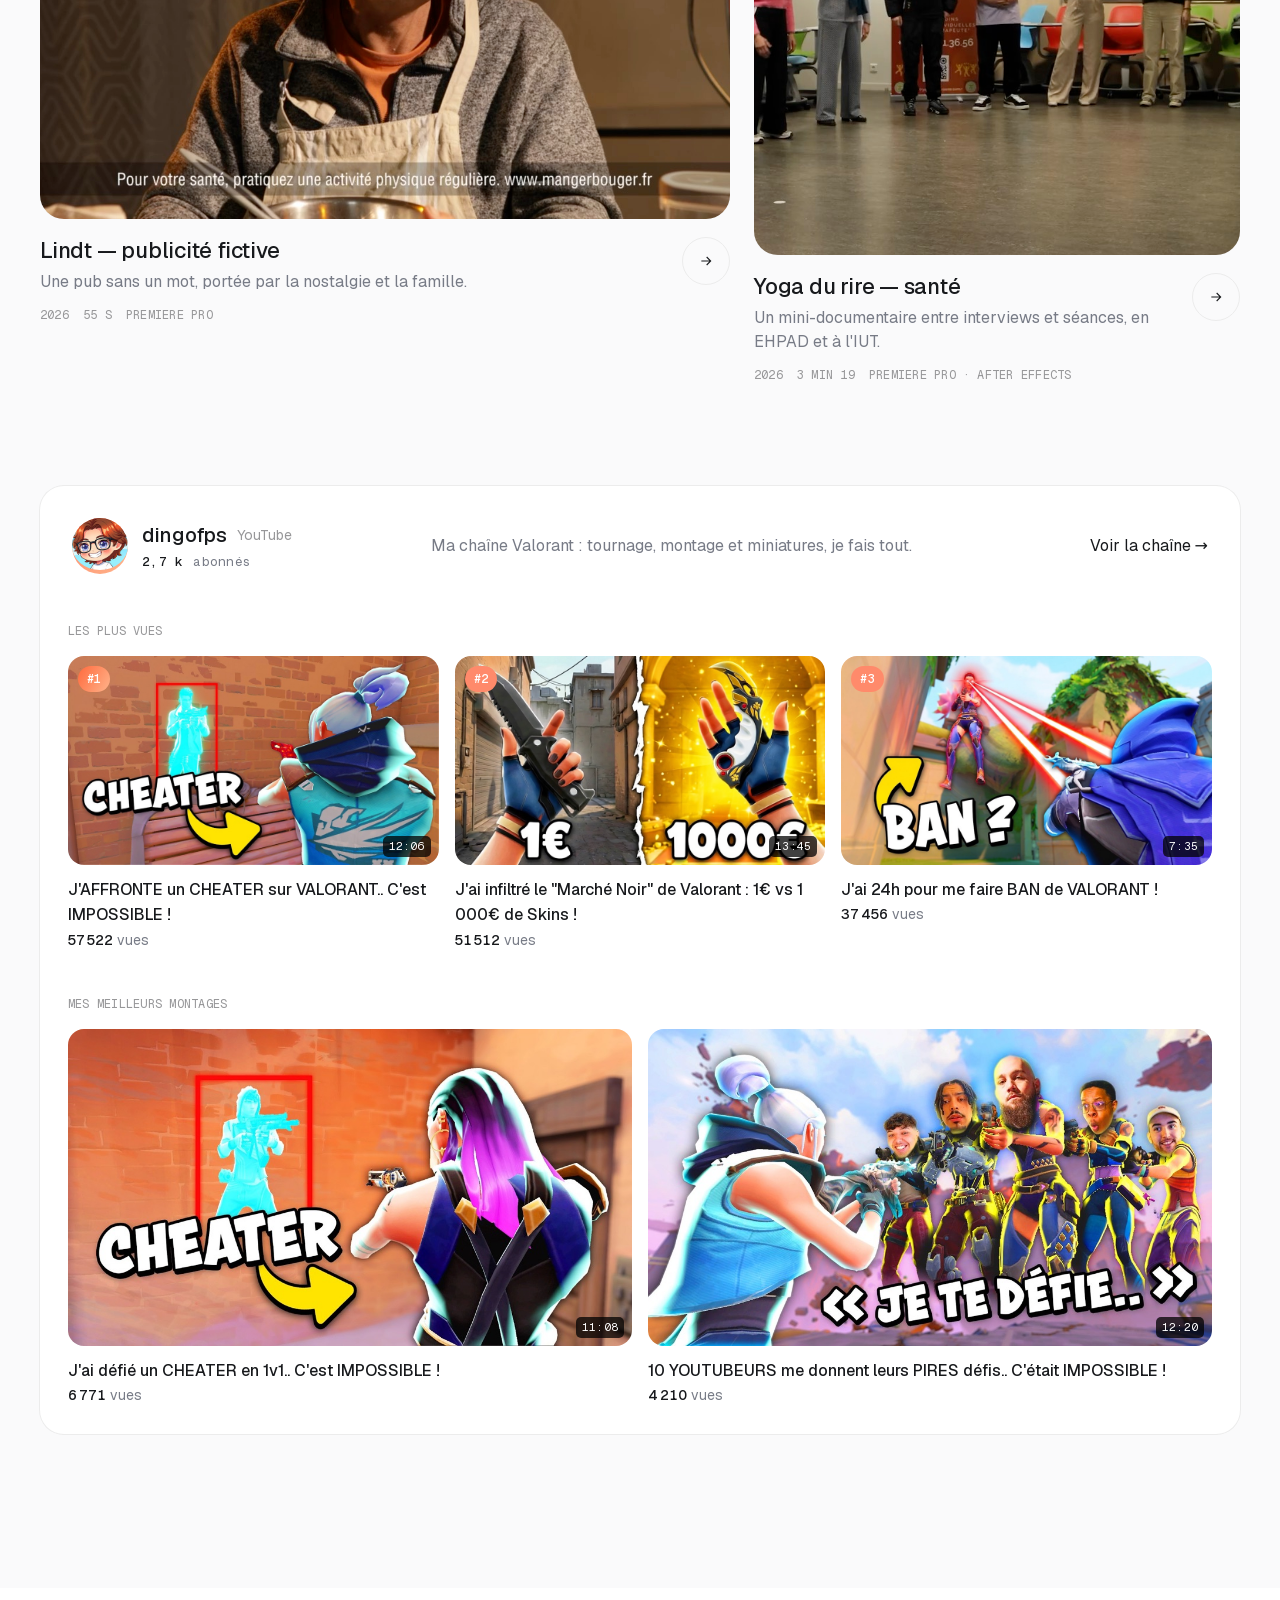
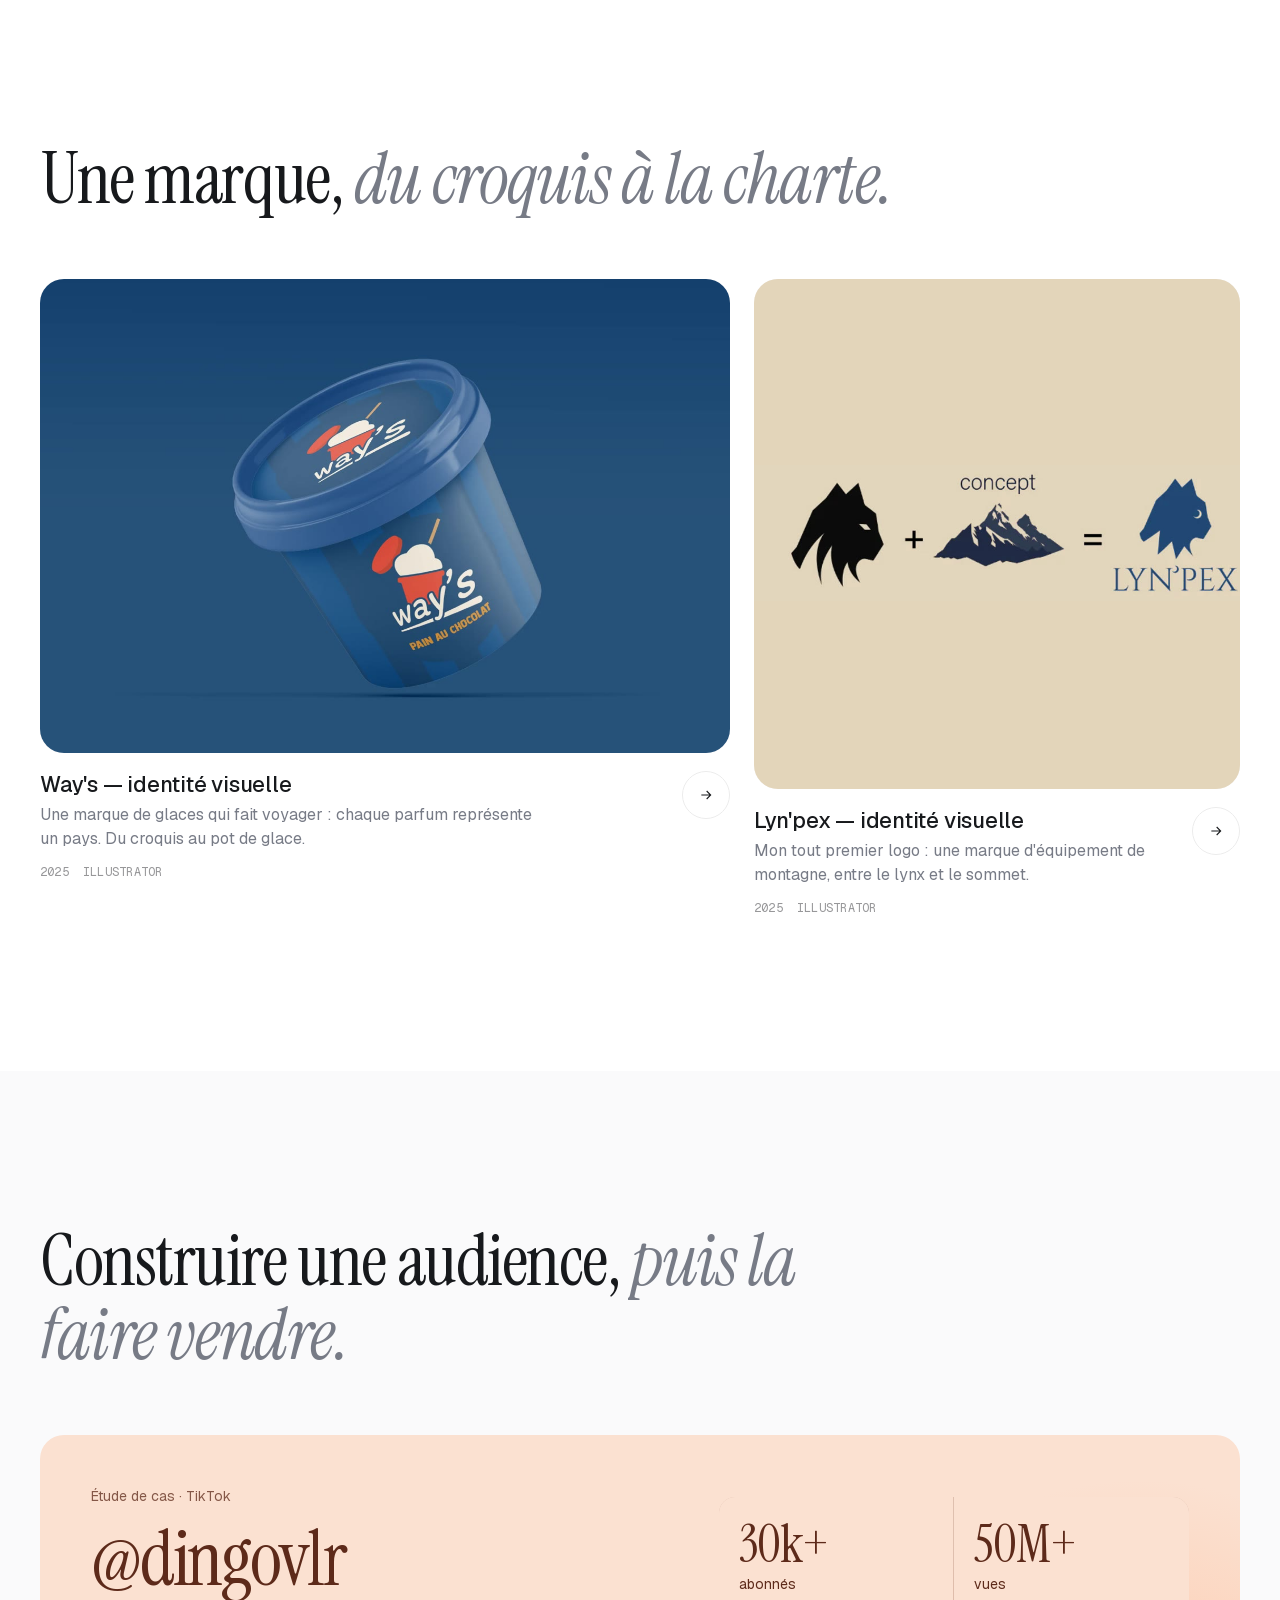
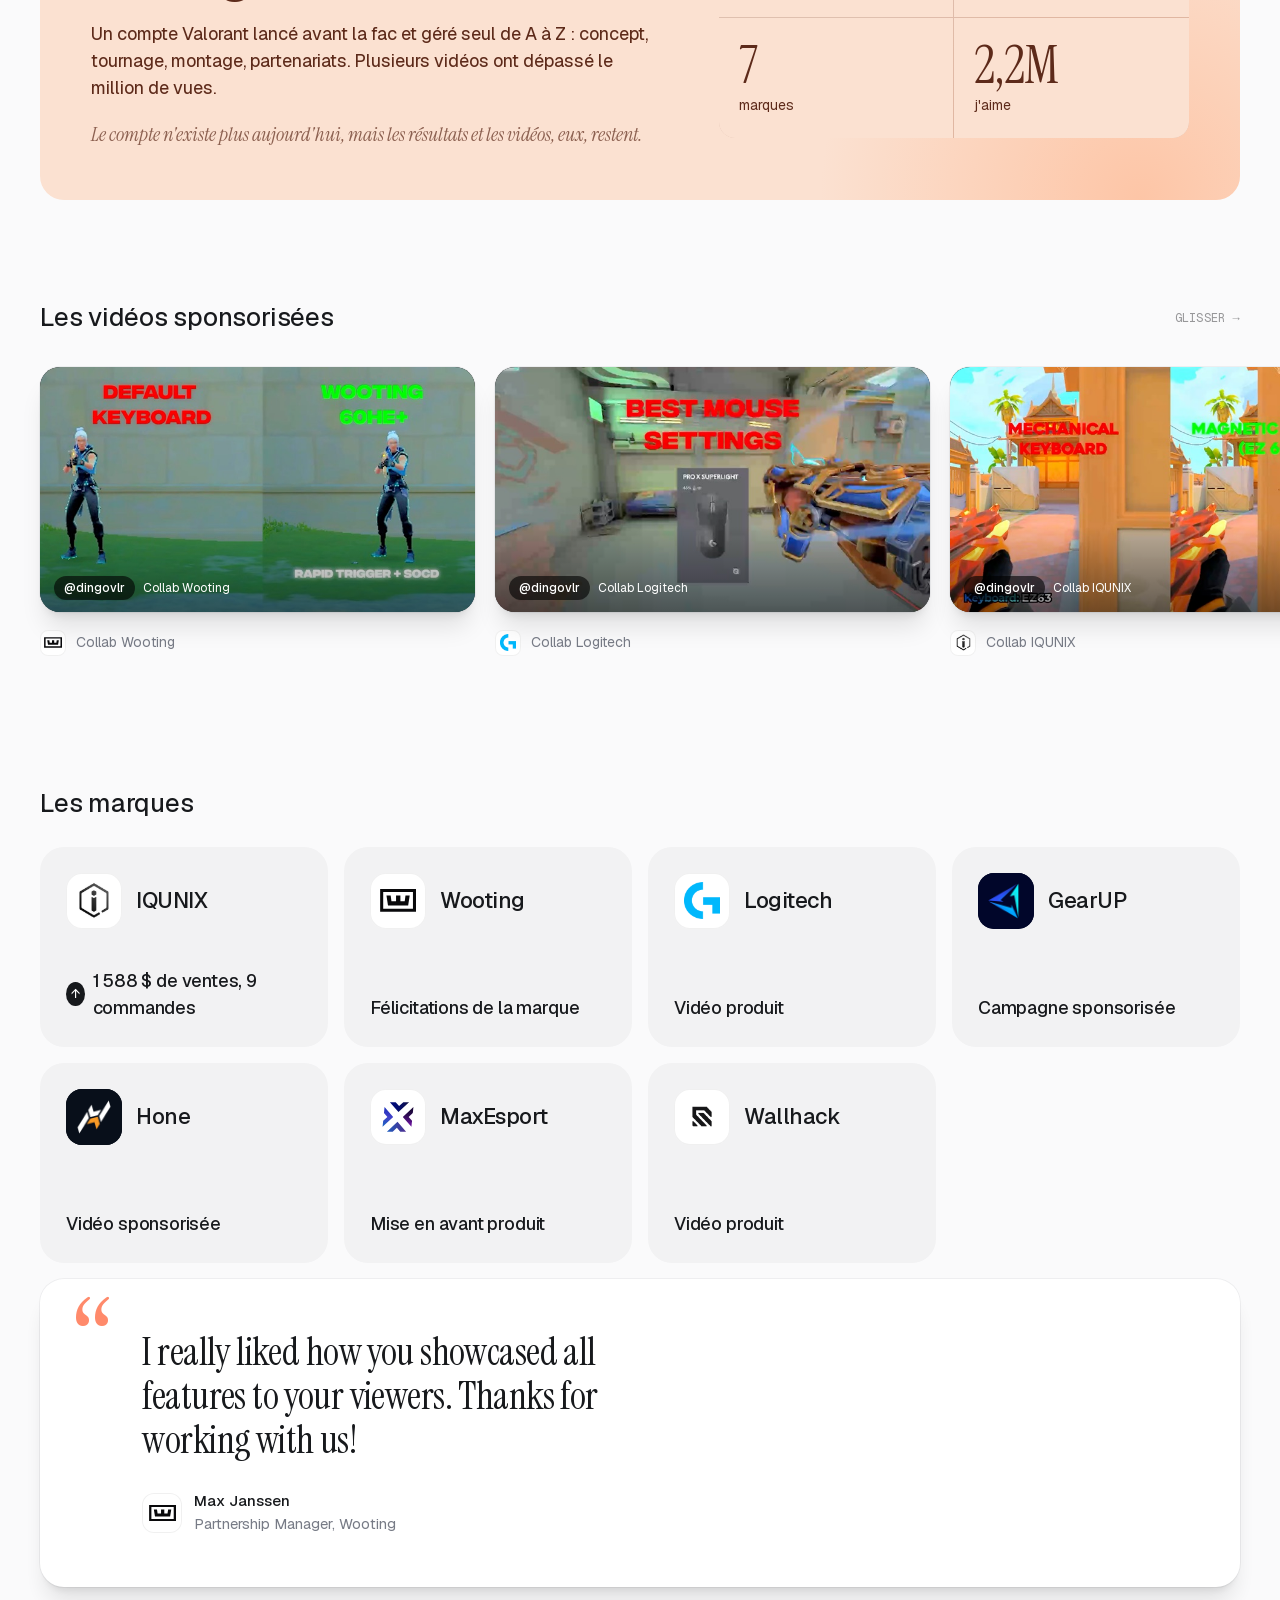
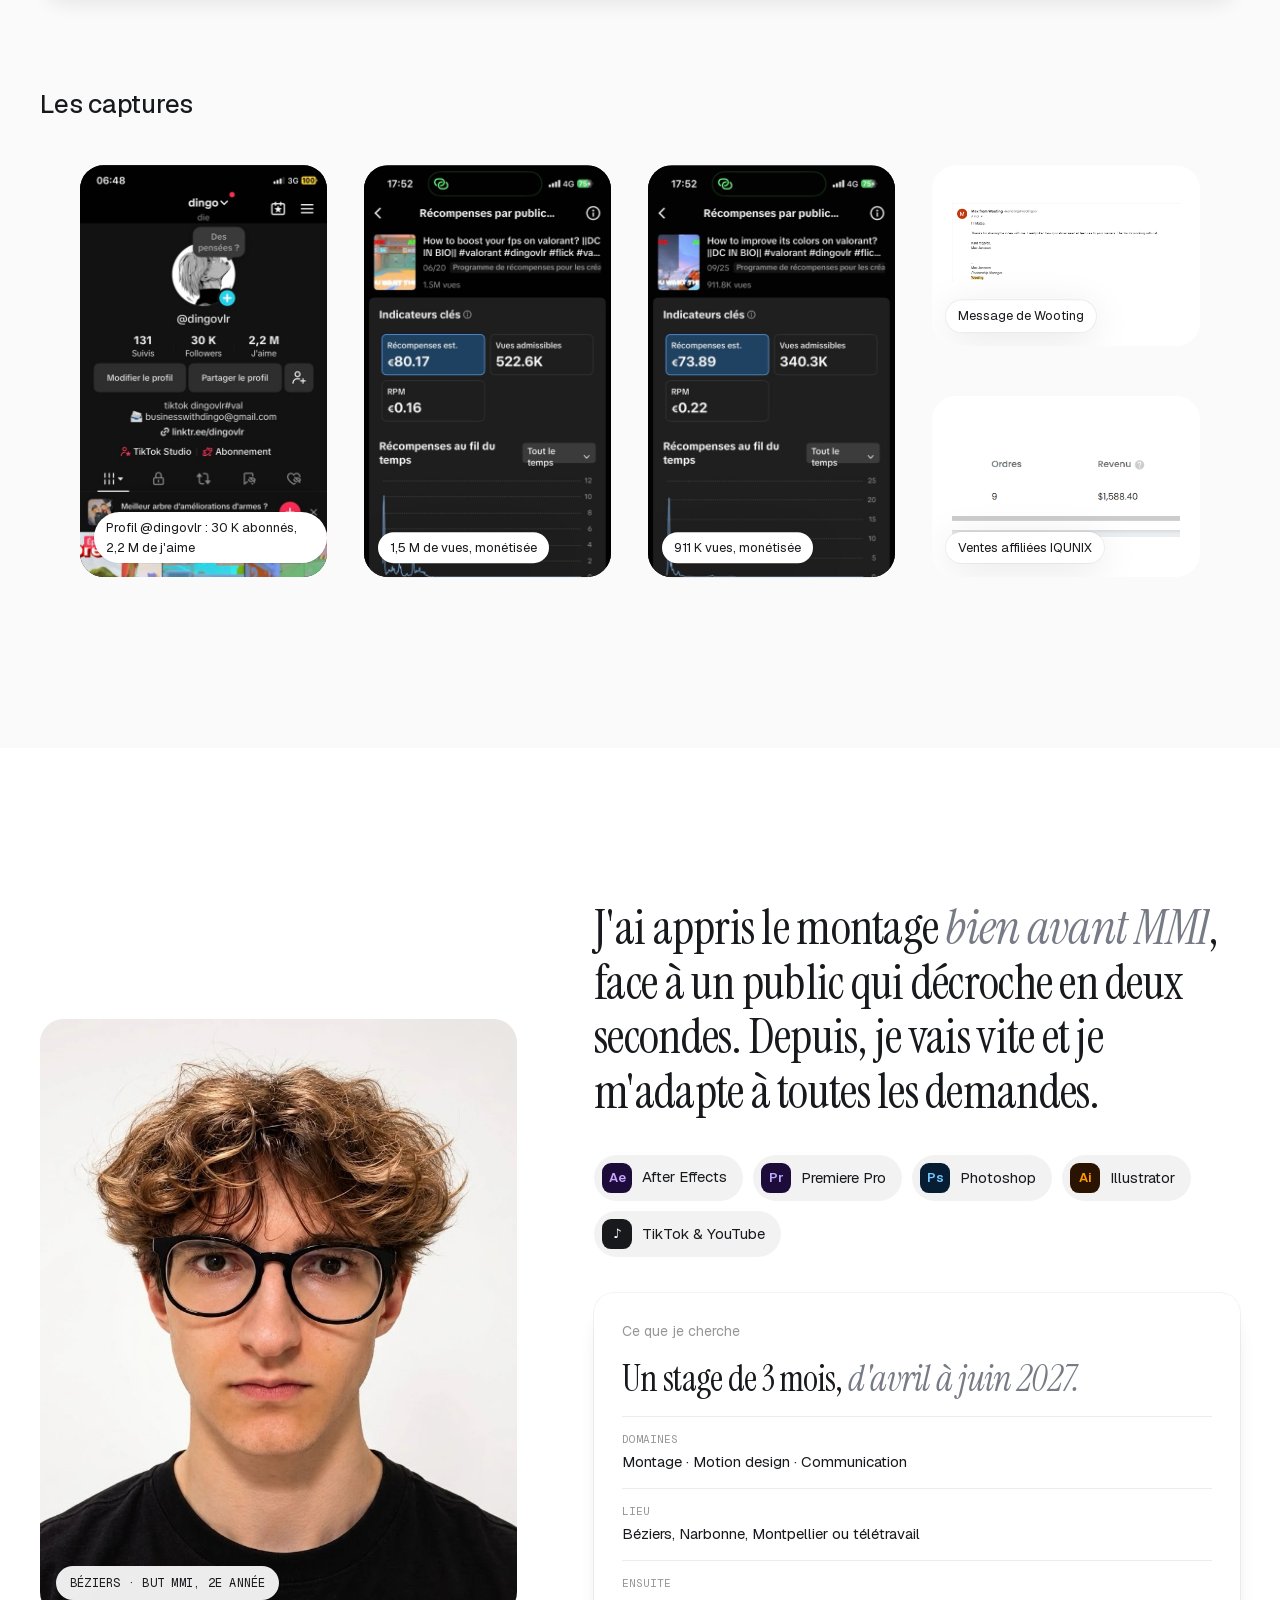
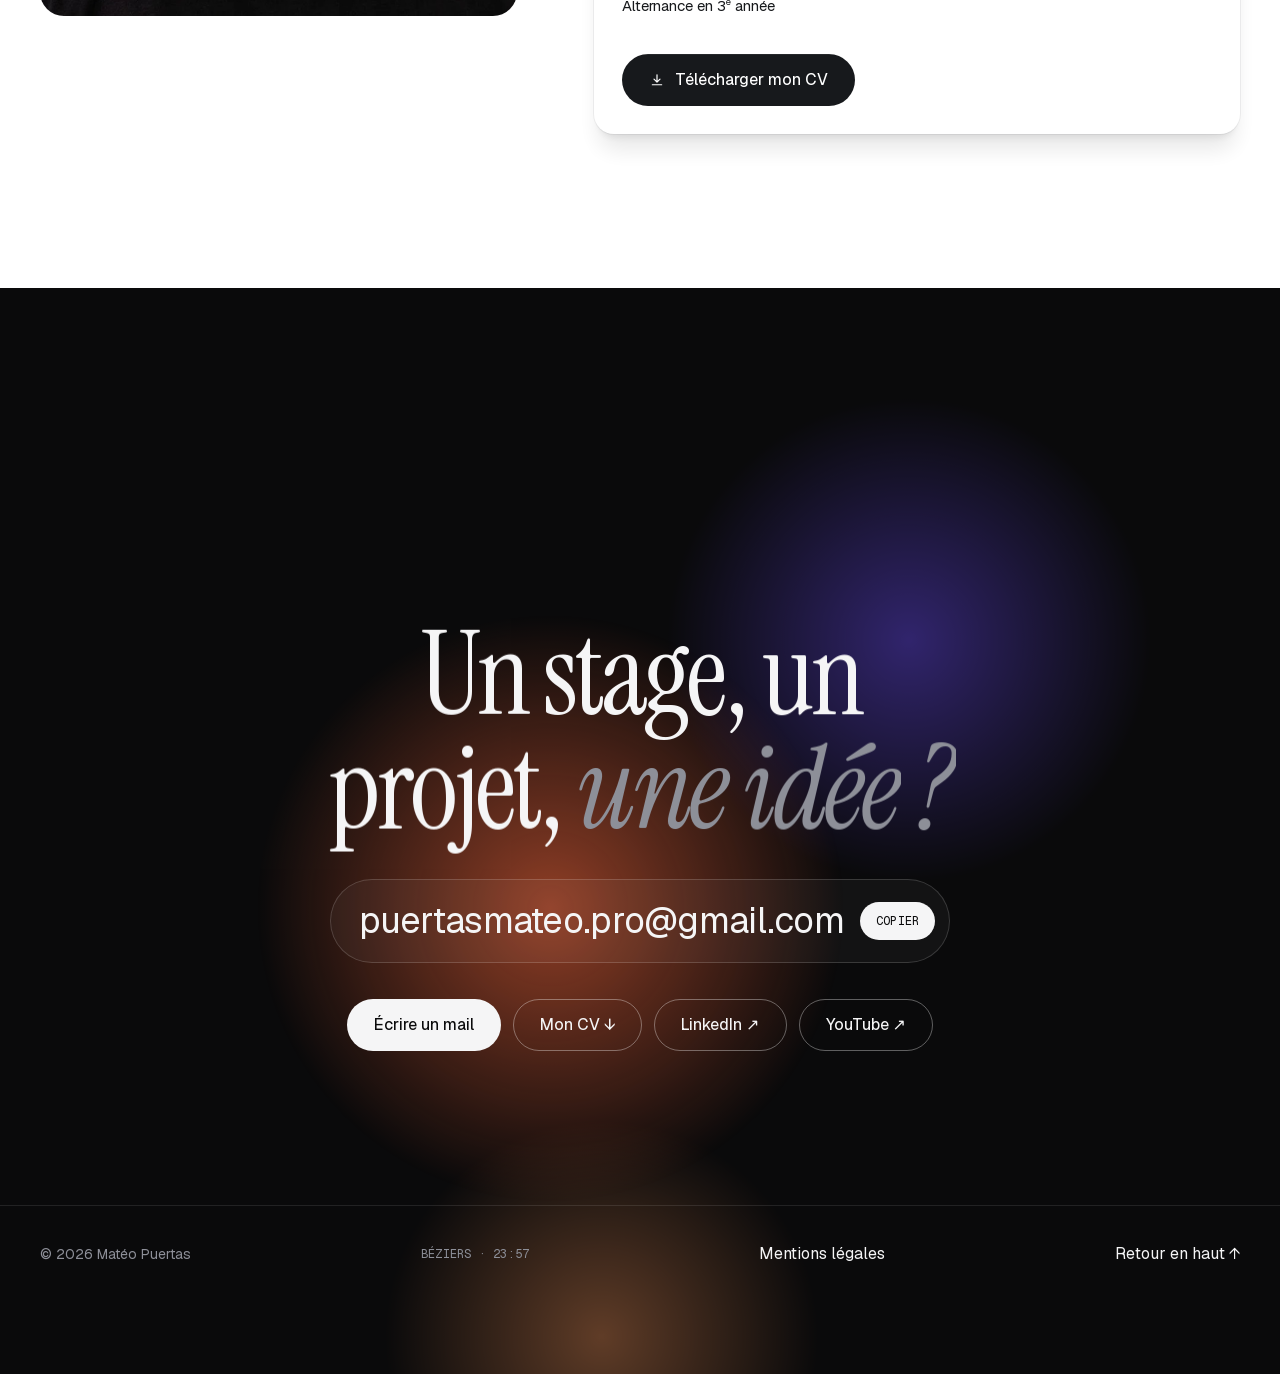
==== commit 2a812684: "Section Design graphique : Way's et Lyn'pex - Deux identités visuelles avec pages projet (croquis, v" ====
--- a/index.html
+++ b/index.html
@@ -45,6 +45,7 @@
     <nav class="nav__links" aria-label="Navigation principale">
       <a href="#motion">Motion</a>
       <a href="#montage">Montage</a>
+      <a href="#design">Design</a>
       <a href="#communication">Communication</a>
       <a href="#a-propos">À propos</a>
     </nav>
@@ -62,6 +63,7 @@
     <nav class="menu__links">
       <a href="#motion">Motion</a>
       <a href="#montage">Montage</a>
+      <a href="#design">Design</a>
       <a href="#communication">Communication</a>
       <a href="#a-propos">À propos</a>
       <a href="#contact">Contact</a>
@@ -200,8 +202,18 @@
       </div>
     </section>
 
+    <!-- ============ DESIGN GRAPHIQUE ============ -->
+    <section class="work" id="design" data-chapter="Design">
+      <div class="container">
+        <div class="section-head">
+          <h2 class="heading-lg" data-split>Une marque, <em>du croquis à la charte.</em></h2>
+        </div>
+        <div class="work__grid" data-projects="design"></div>
+      </div>
+    </section>
+
     <!-- ============ 05 · COMMUNICATION ============ -->
-    <section class="com" id="communication" data-chapter="Audience">
+    <section class="com work--fog" id="communication" data-chapter="Audience">
       <div class="container">
         <div class="section-head">
           <h2 class="heading-lg" data-split>Construire une audience, <em>puis la faire vendre.</em></h2>
@@ -250,7 +262,7 @@
     </section>
 
     <!-- ============ 06 · À PROPOS ============ -->
-    <section class="about work--fog" id="a-propos" data-chapter="Moi">
+    <section class="about" id="a-propos" data-chapter="Moi">
       <div class="container">
         <div class="about__grid">
           <figure class="about__photo" data-reveal>
@@ -263,6 +275,7 @@
               <span class="tool"><b class="tool__ic tool__ic--ae">Ae</b>After Effects</span>
               <span class="tool"><b class="tool__ic tool__ic--pr">Pr</b>Premiere Pro</span>
               <span class="tool"><b class="tool__ic tool__ic--ps">Ps</b>Photoshop</span>
+              <span class="tool"><b class="tool__ic tool__ic--ai">Ai</b>Illustrator</span>
               <span class="tool"><b class="tool__ic">♪</b>TikTok & YouTube</span>
             </div>
             <aside class="looking" data-reveal>
--- a/assets/css/style.css
+++ b/assets/css/style.css
@@ -546,6 +546,7 @@
 .tool__ic--ae { background: #1d0b3a; color: #c9a5ff; }
 .tool__ic--pr { background: #1d0b3a; color: #b6a9ff; }
 .tool__ic--ps { background: #071d33; color: #6fc7ff; }
+.tool__ic--ai { background: #2b1300; color: #ff9a00; }
 .path { margin-top: 56px; }
 .path ul { list-style: none; margin: 0; padding: 0; position: relative; }
 .path ul::before { content: ""; position: absolute; left: 5px; top: 8px; bottom: 8px; width: 1px; background: var(--line); }
@@ -946,3 +947,8 @@
 
 /* Transition carte → page projet (navigateurs compatibles) */
 ::view-transition-group(*) { animation-duration: .7s; animation-timing-function: cubic-bezier(.7,0,.2,1); }
+
+/* Projets de design : grande image à la place de la vidéo */
+.project-video__frame > img { width: 100%; height: 100%; object-fit: cover; display: block; }
+.gallery__item:last-child:nth-child(odd) { grid-column: 1 / -1; aspect-ratio: 21 / 9; }
+@media (max-width: 720px) { .gallery__item:last-child:nth-child(odd) { aspect-ratio: 16 / 9; } }
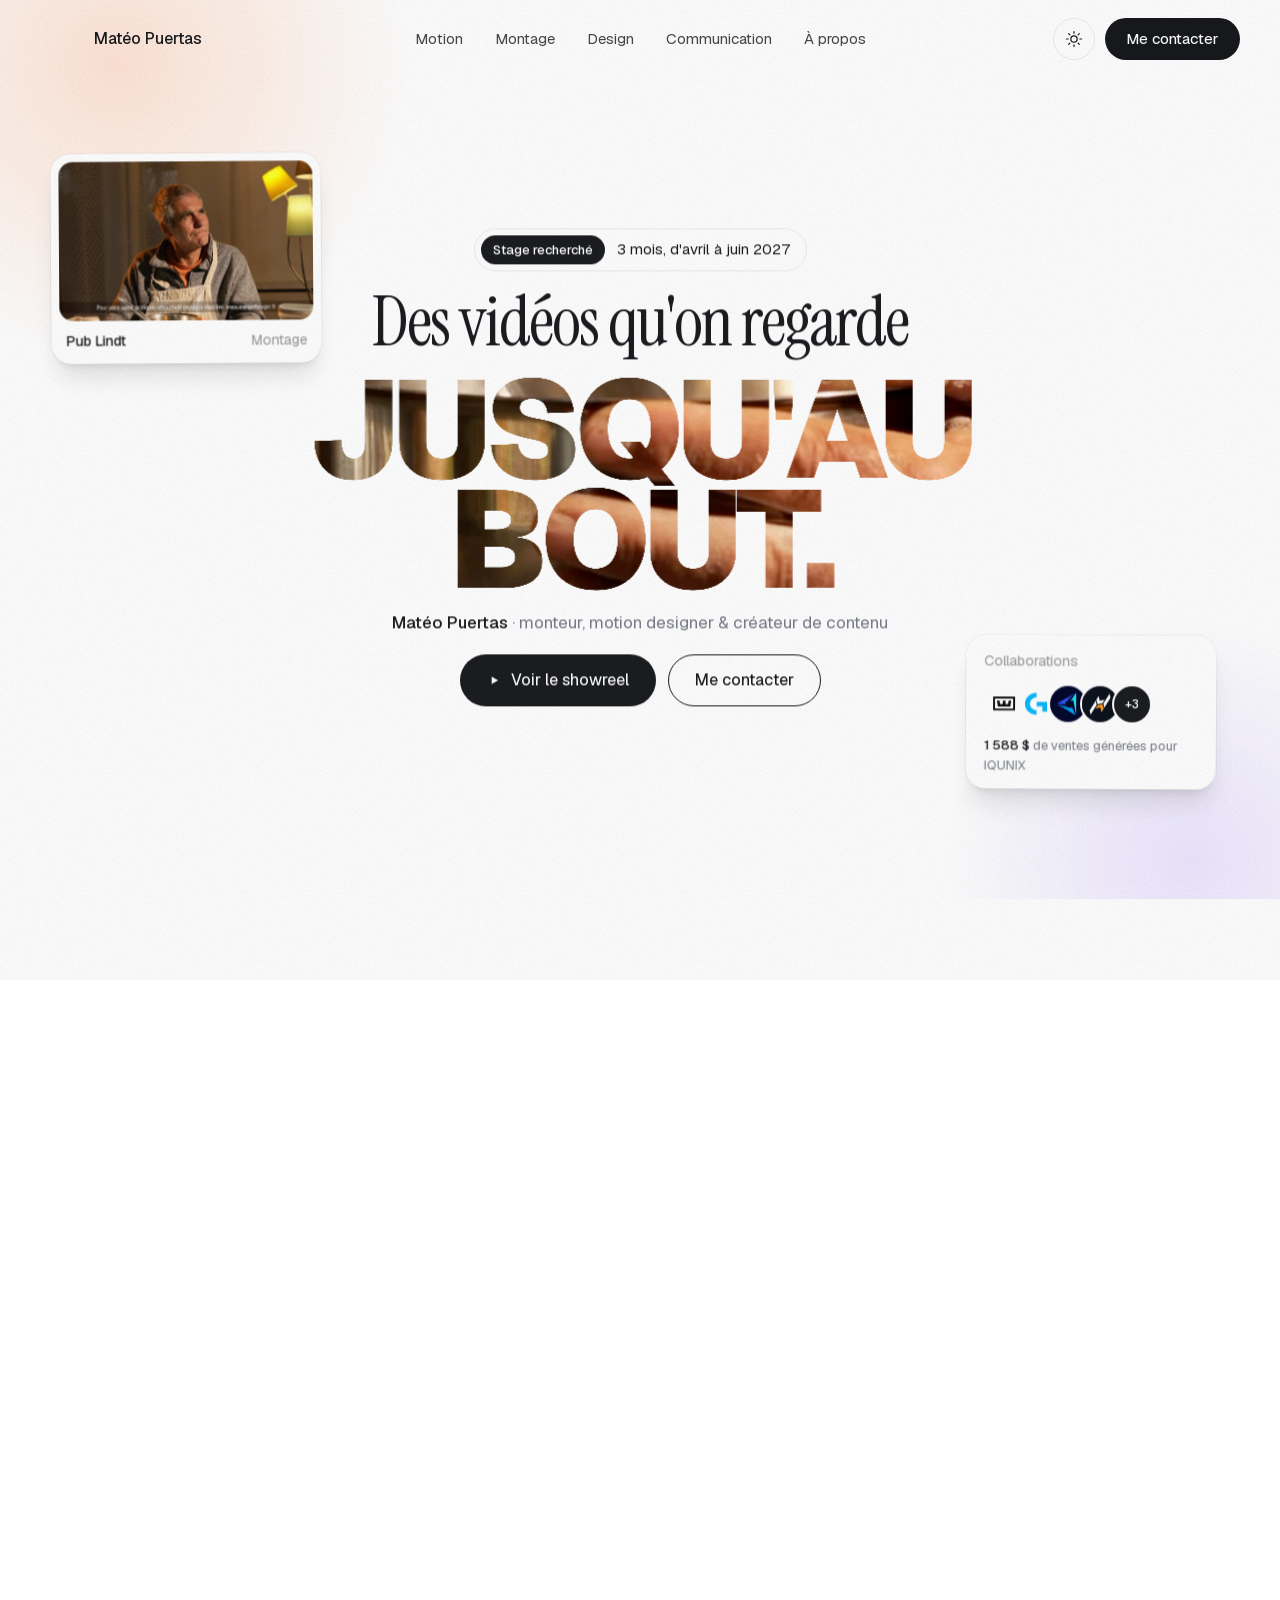
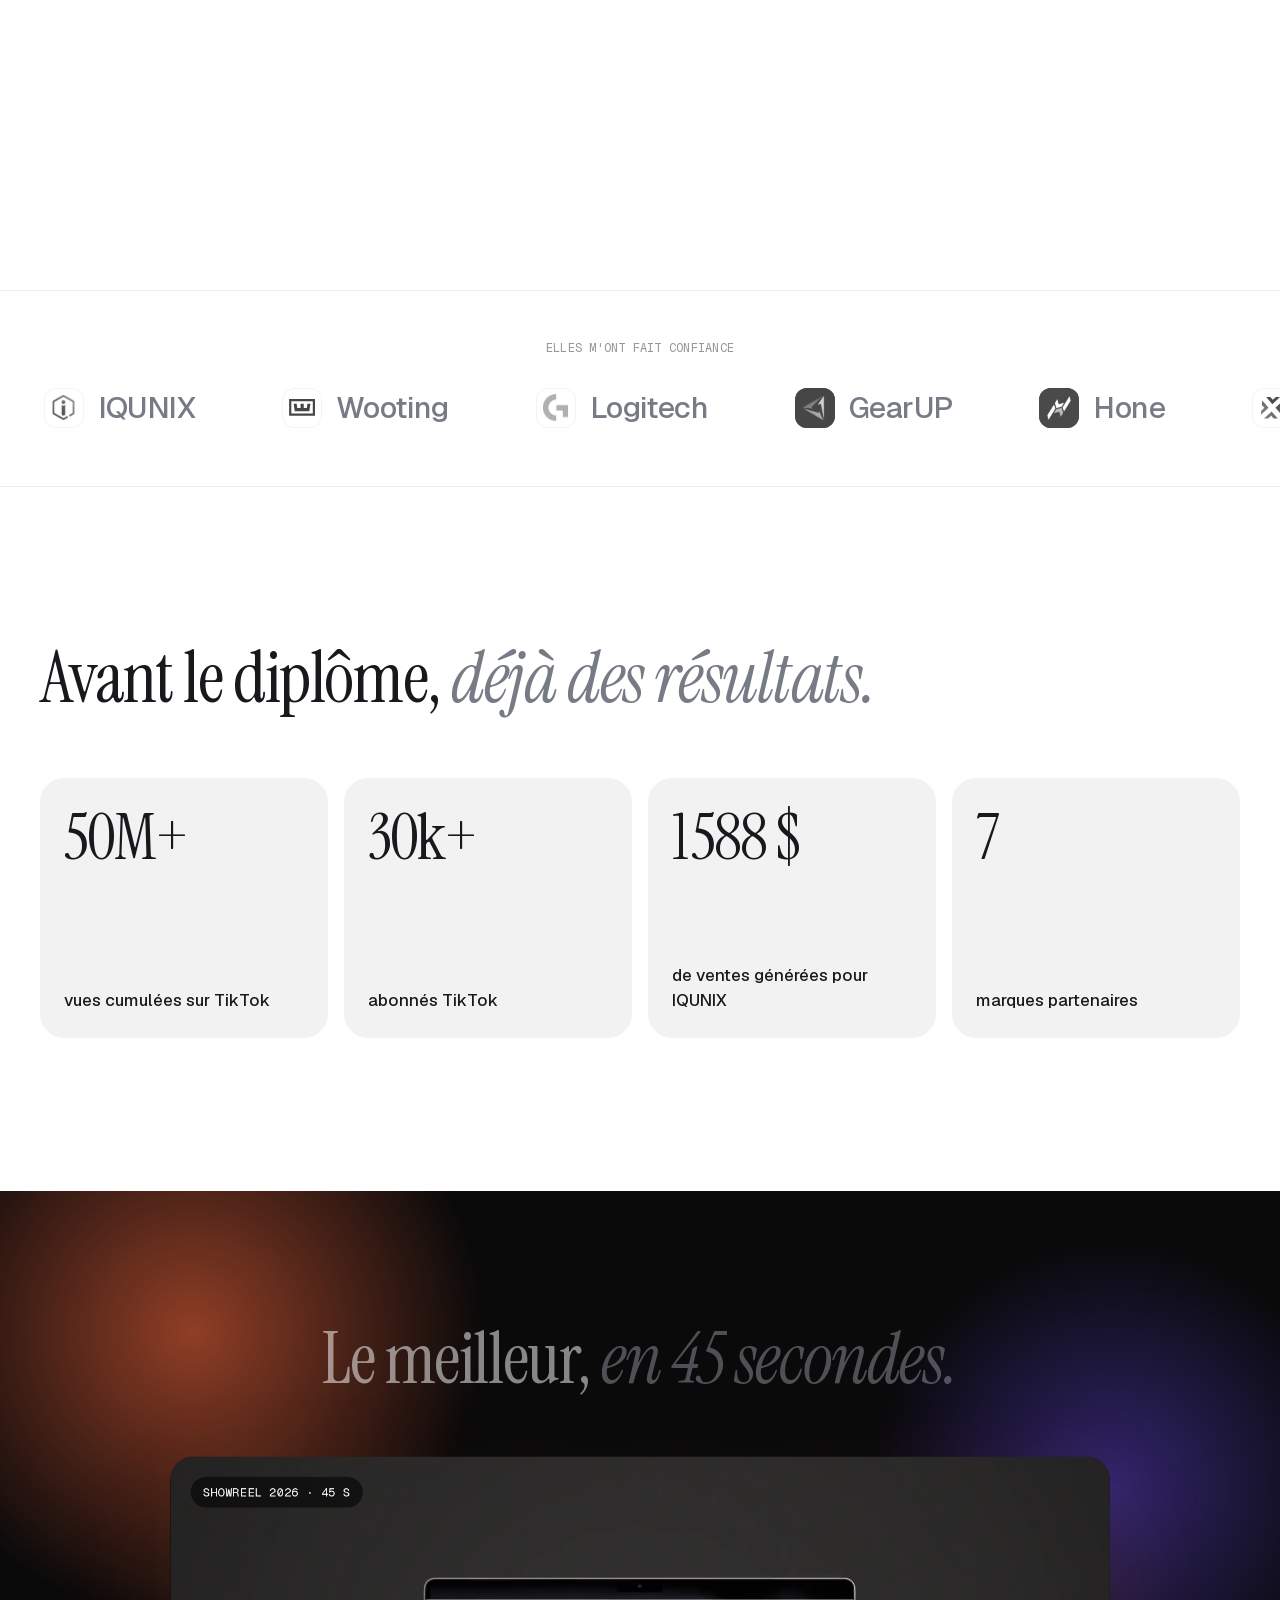
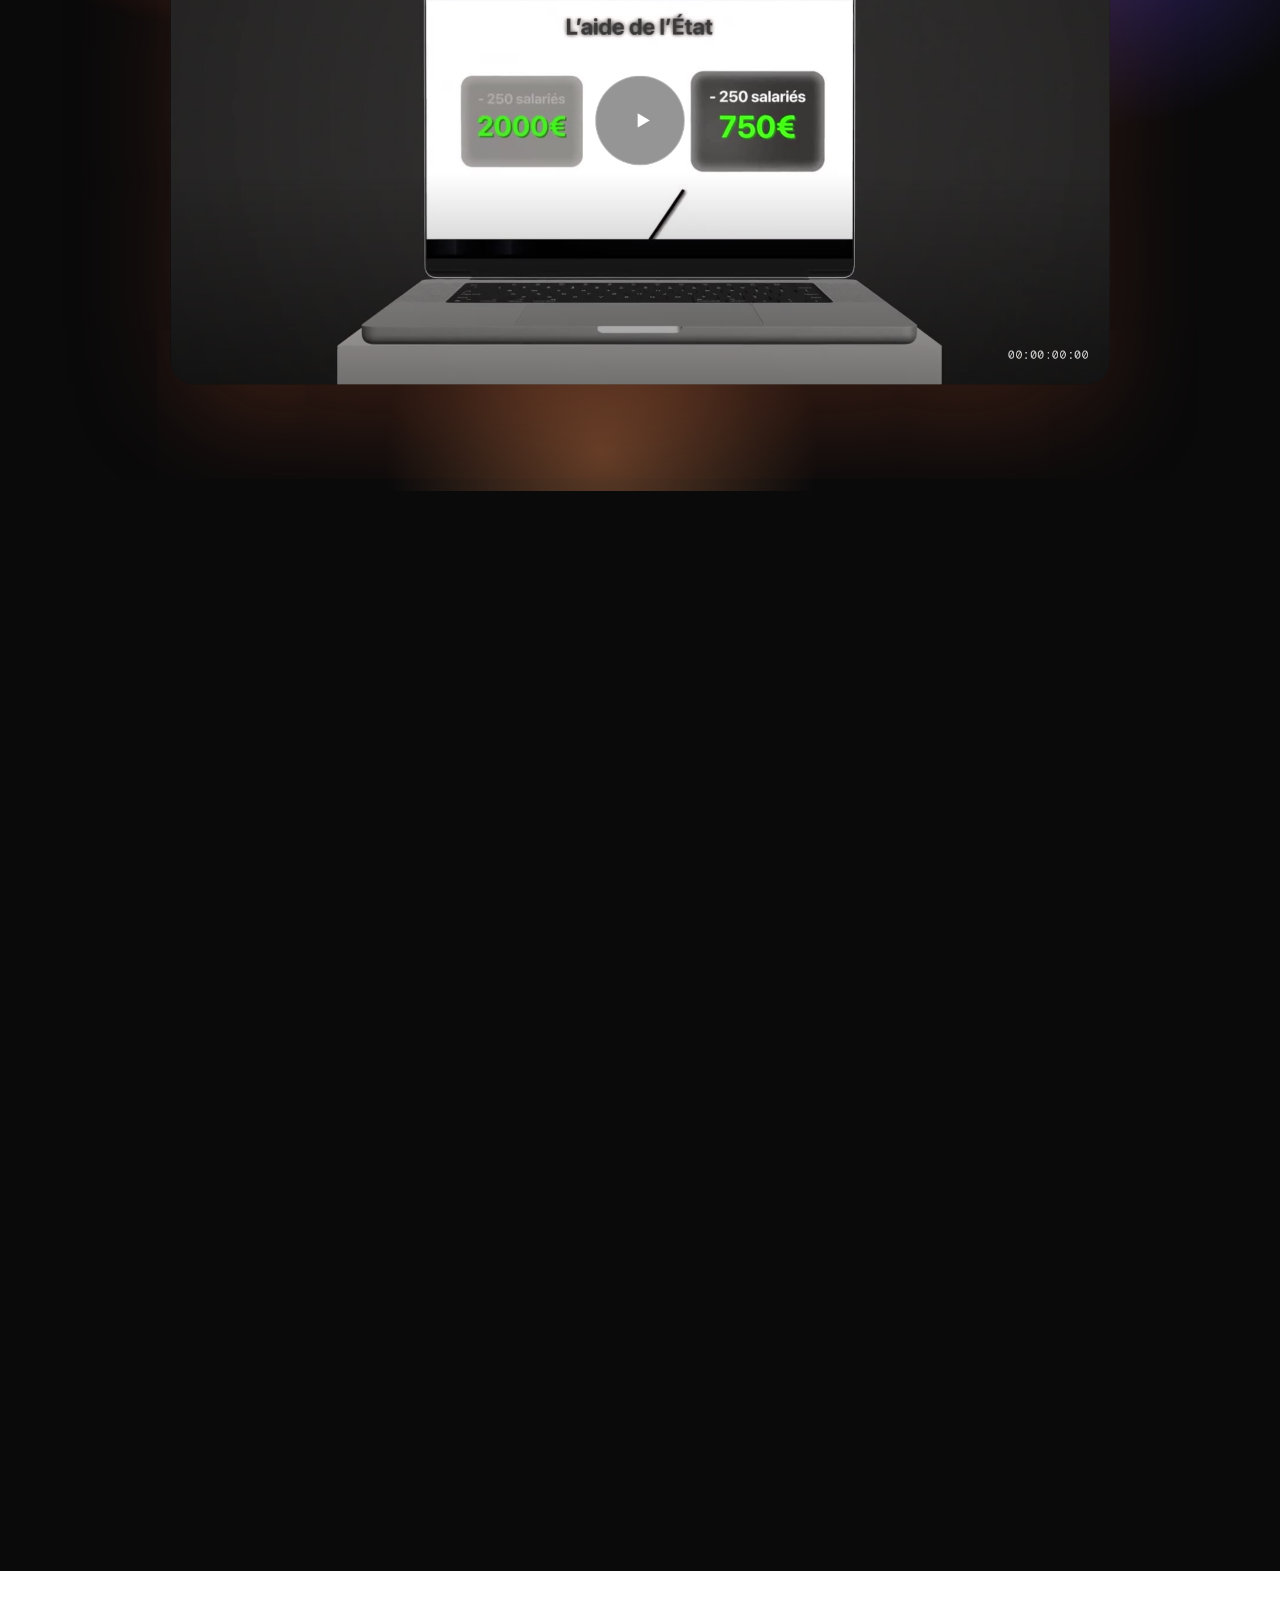
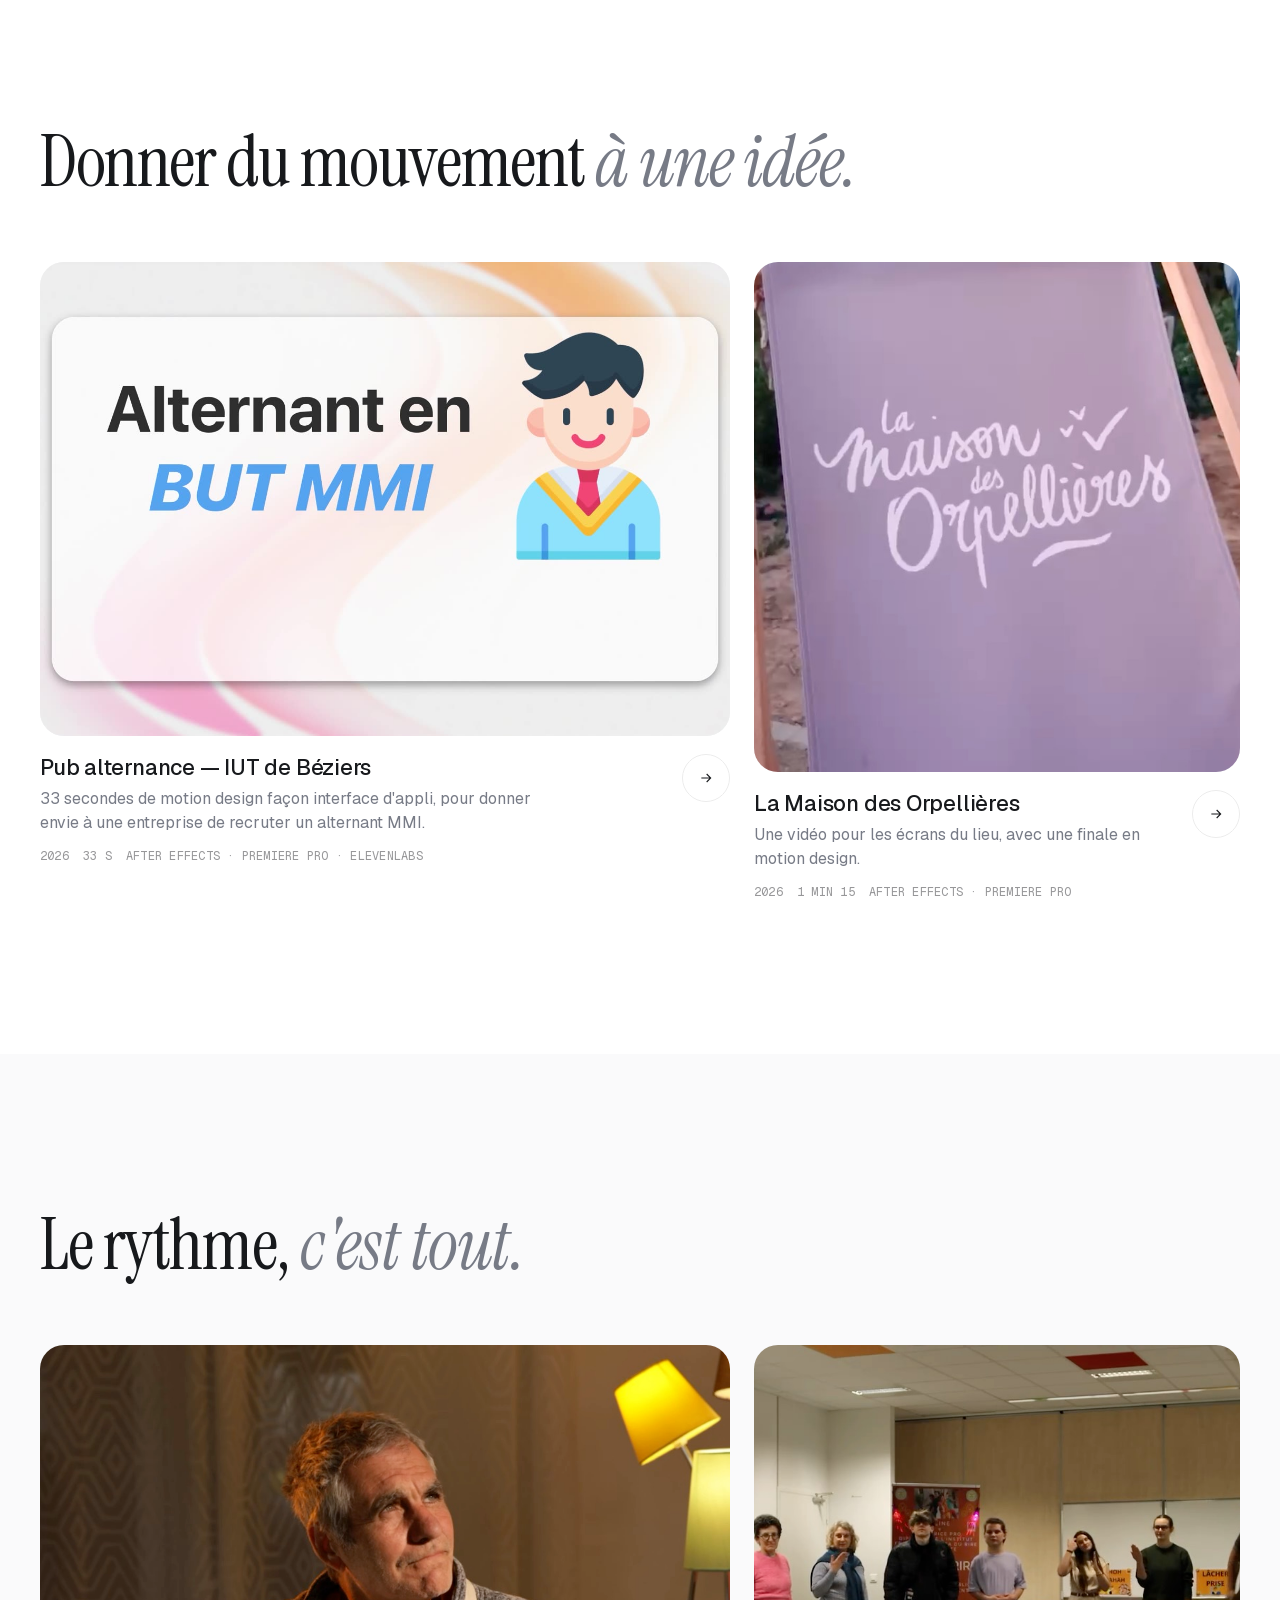
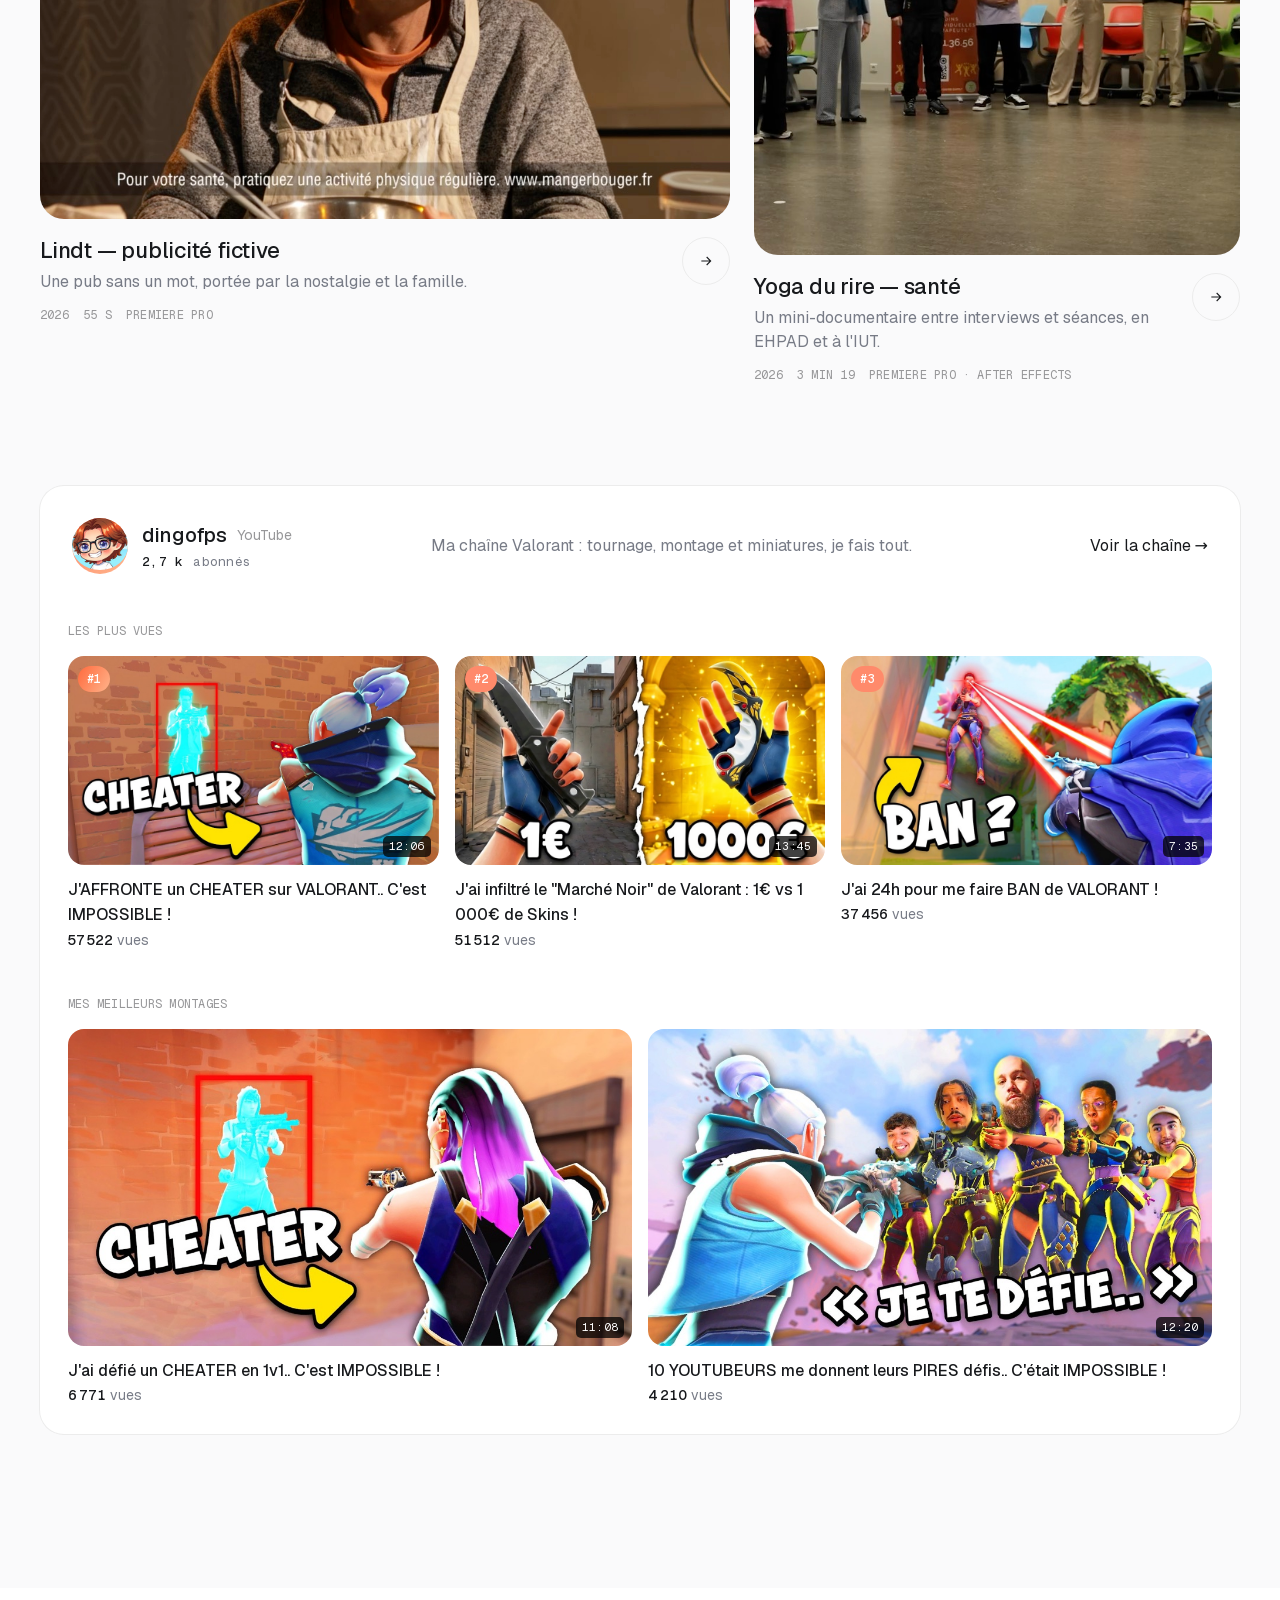
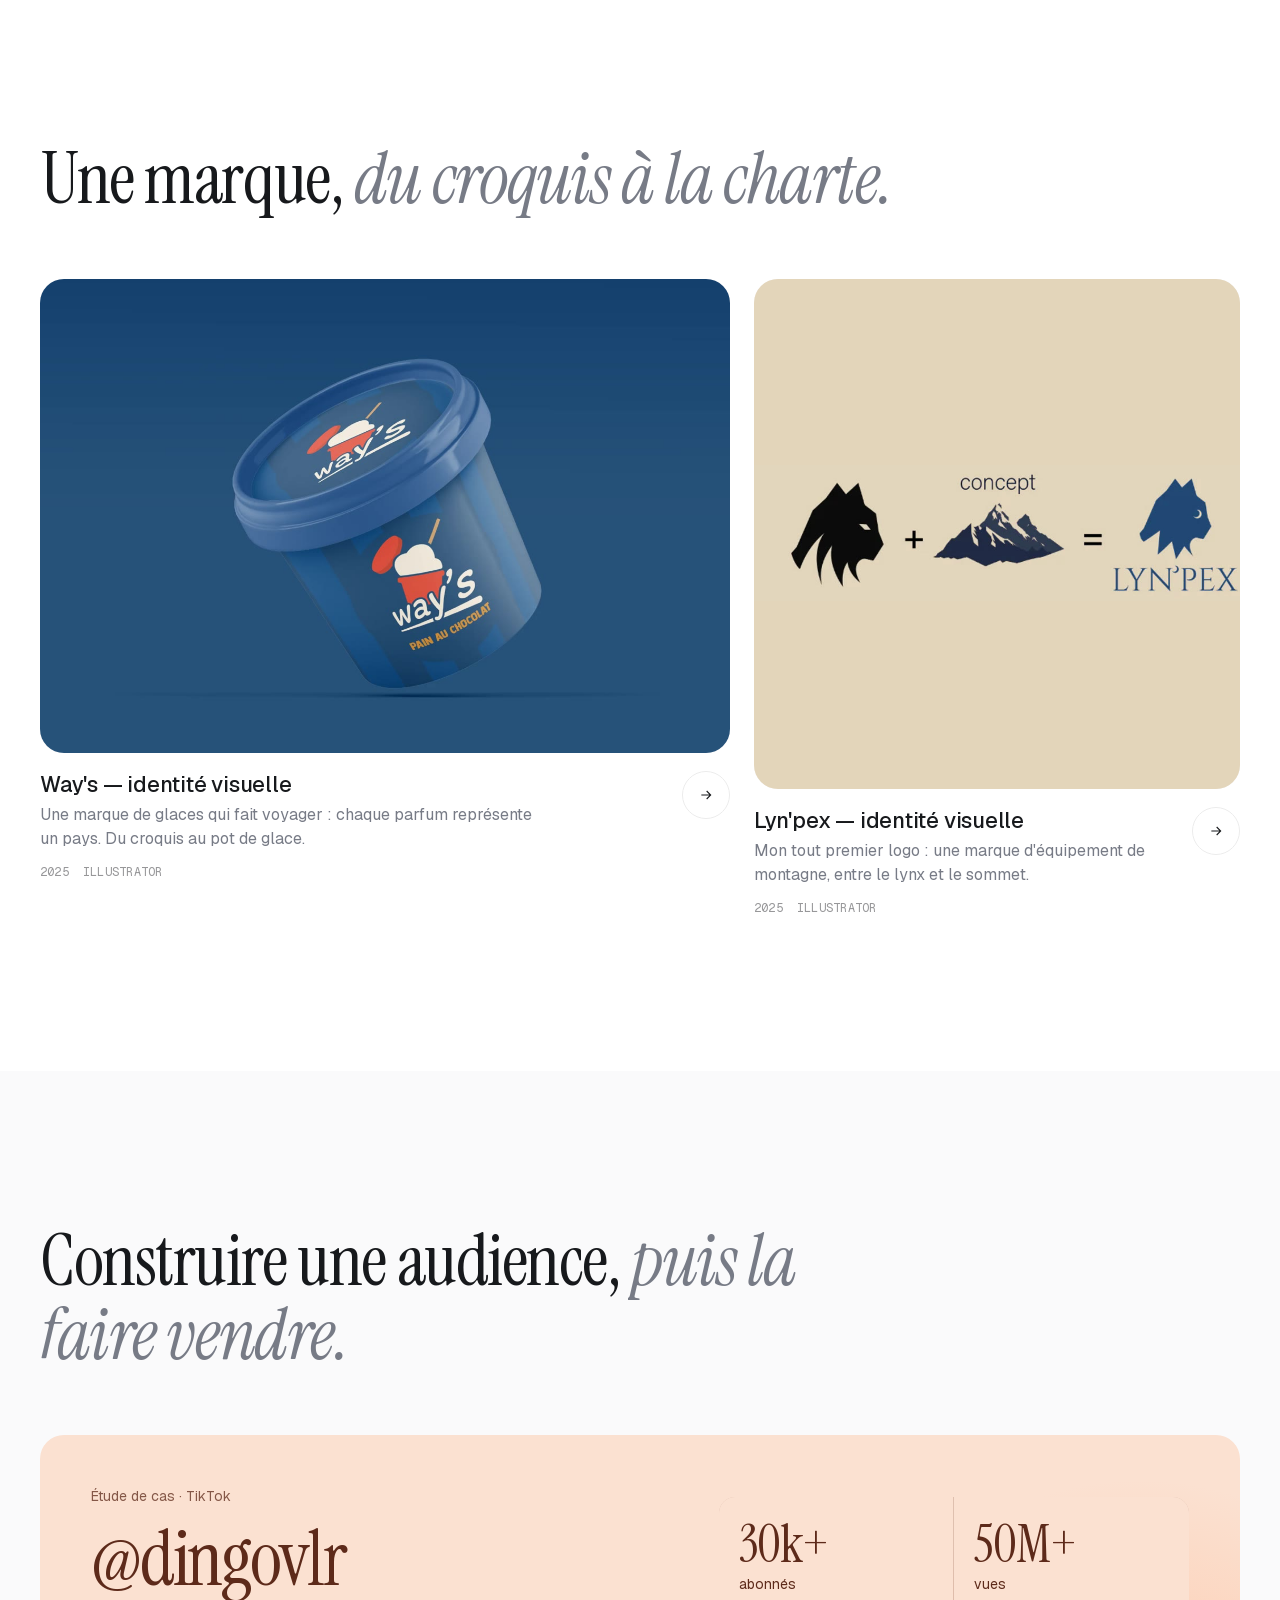
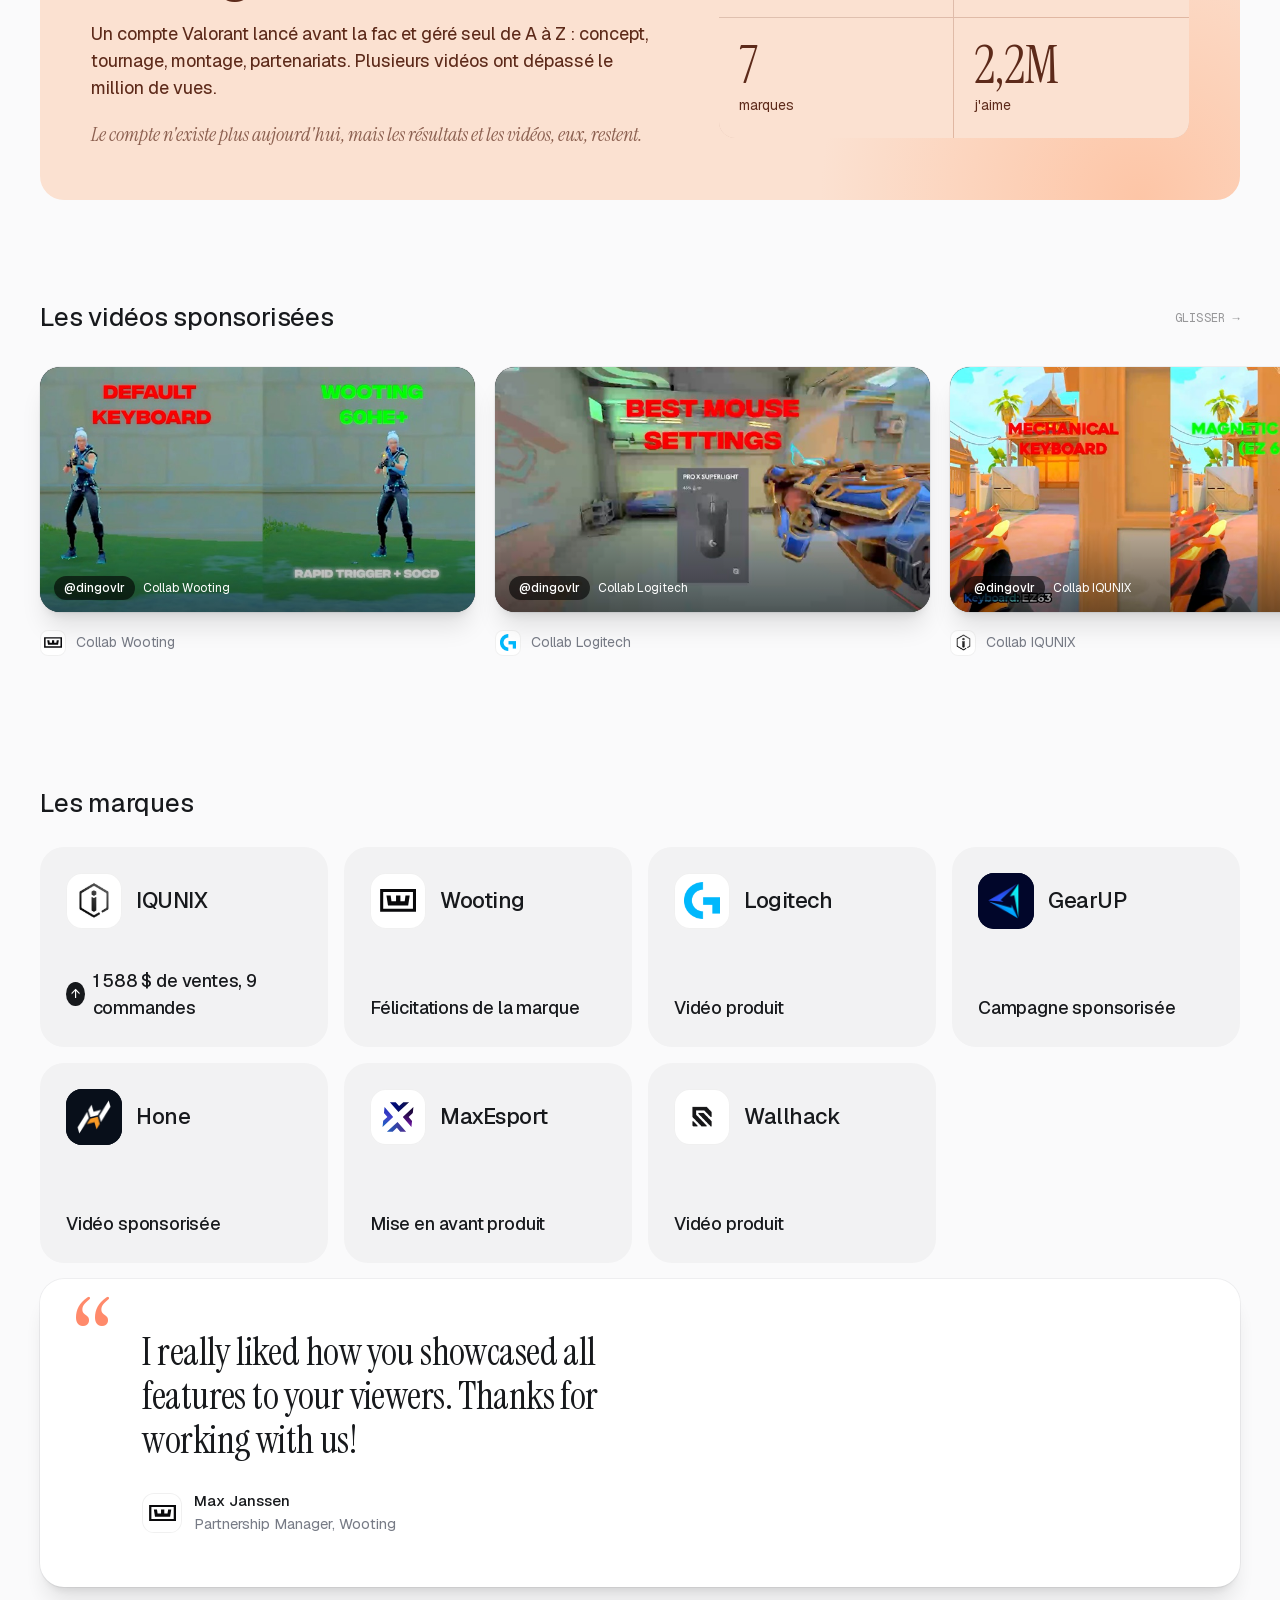
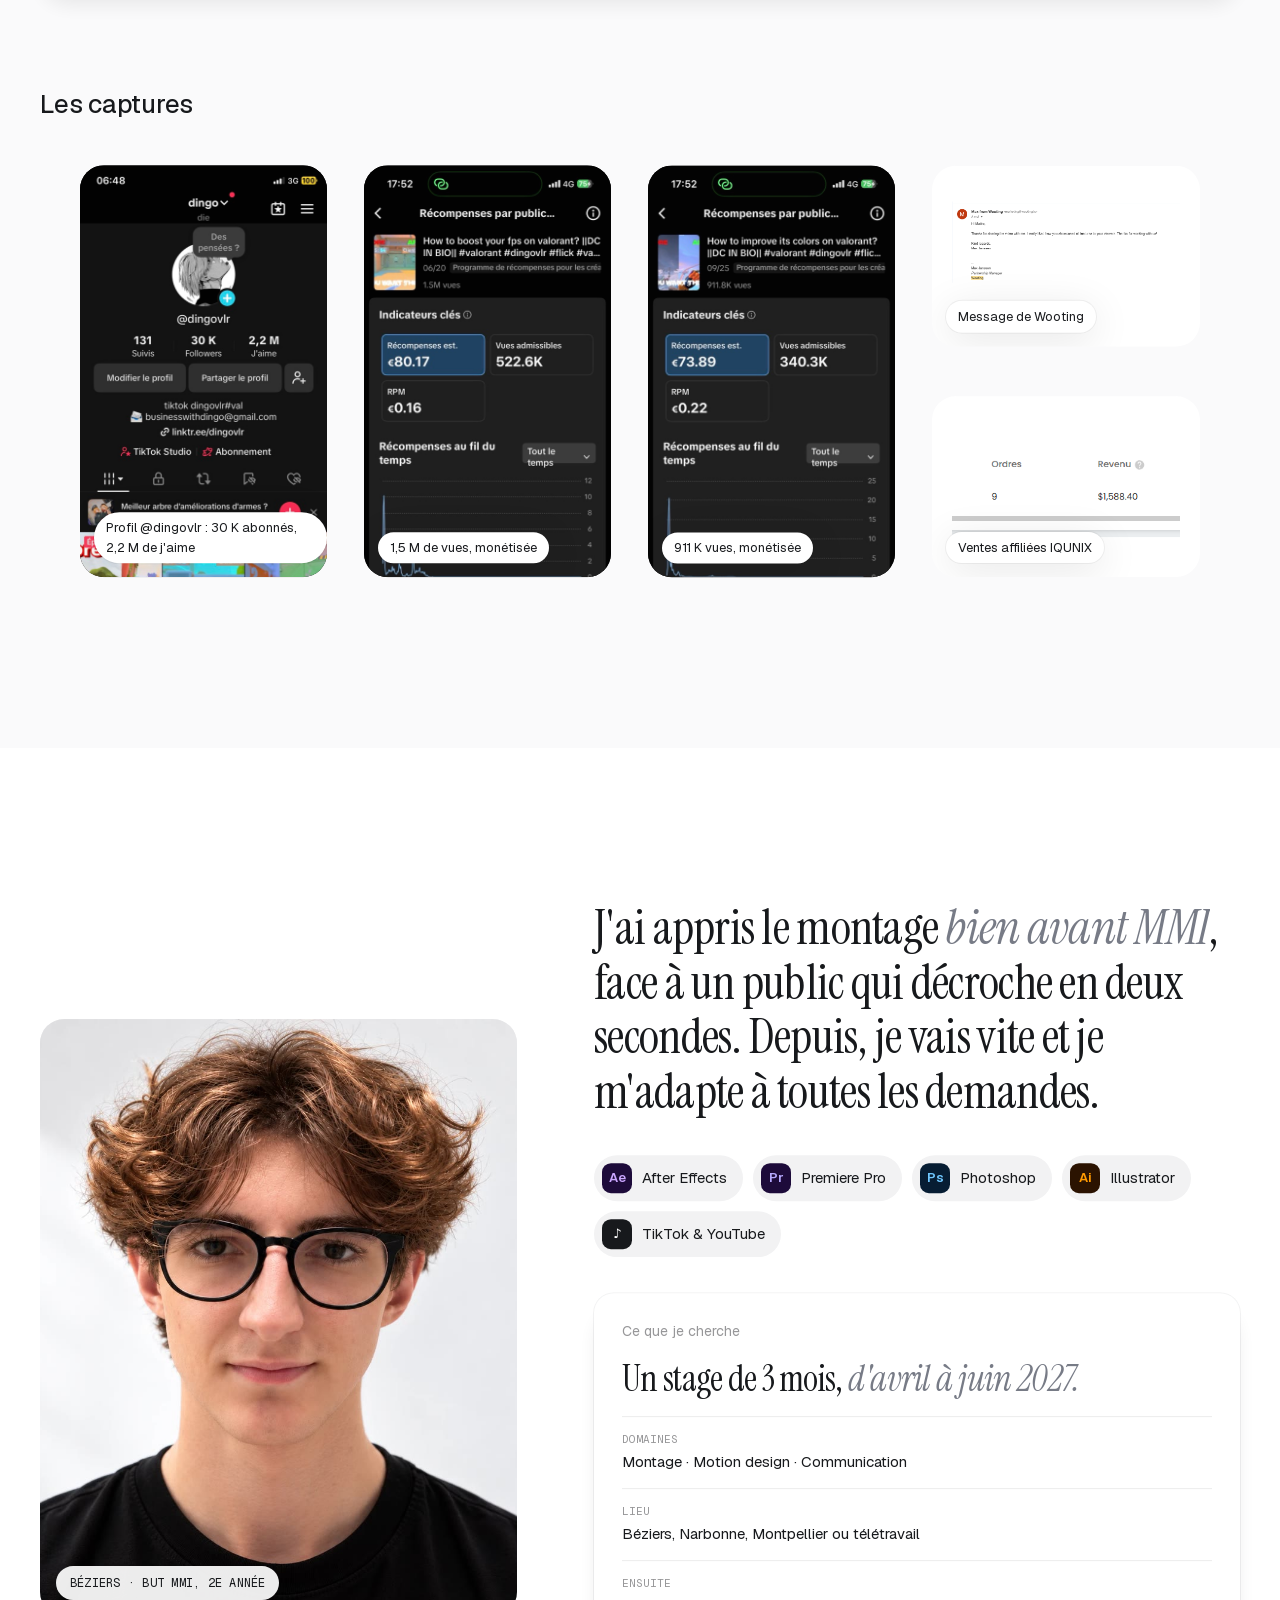
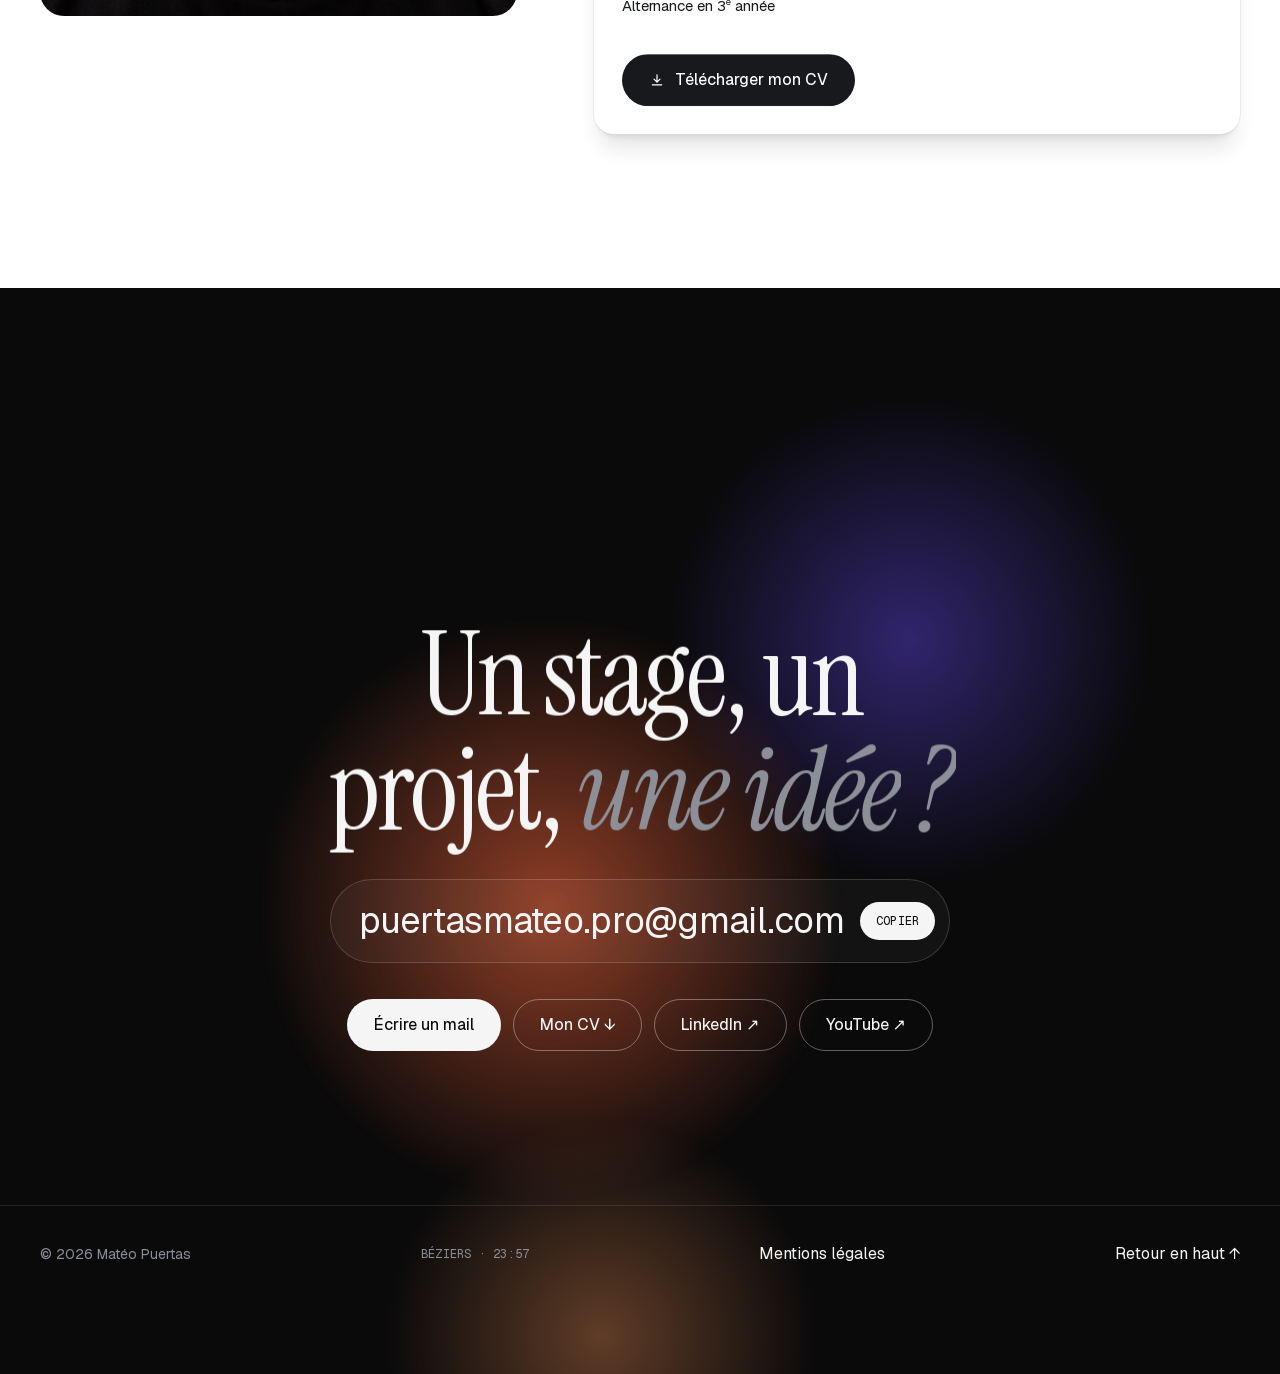
==== commit b6a01908: "Nouvelle photo de profil (site et CV) Co-Authored-By: Claude Opus 5.5 <noreply@anthropic.com>" ====
--- a/index.html
+++ b/index.html
@@ -22,7 +22,7 @@
   <link rel="stylesheet" href="assets/fonts/fonts.css">
   <link rel="preload" href="assets/videos/hero-reel.mp4" as="video" type="video/mp4">
   <link rel="stylesheet" href="assets/css/style.css">
-  <script type="application/ld+json">{"@context": "https://schema.org", "@type": "Person", "name": "Matéo Puertas", "url": "https://mateopuertas.github.io/", "image": "https://mateopuertas.github.io/assets/img/mateo.jpg", "jobTitle": "Monteur vidéo et motion designer", "email": "mailto:puertasmateo.pro@gmail.com", "address": {"@type": "PostalAddress", "addressLocality": "Béziers", "addressCountry": "FR"}, "alumniOf": {"@type": "CollegeOrUniversity", "name": "IUT de Béziers"}, "knowsAbout": ["Montage vidéo", "Motion design", "After Effects", "Premiere Pro", "Création de contenu"], "sameAs": ["https://www.linkedin.com/in/mat%C3%A9o-puertas/", "https://www.youtube.com/@dingofps1"]}</script>
+  <script type="application/ld+json">{"@context": "https://schema.org", "@type": "Person", "name": "Matéo Puertas", "url": "https://mateopuertas.github.io/", "image": "https://mateopuertas.github.io/assets/img/mateo.jpg?v=2", "jobTitle": "Monteur vidéo et motion designer", "email": "mailto:puertasmateo.pro@gmail.com", "address": {"@type": "PostalAddress", "addressLocality": "Béziers", "addressCountry": "FR"}, "alumniOf": {"@type": "CollegeOrUniversity", "name": "IUT de Béziers"}, "knowsAbout": ["Montage vidéo", "Motion design", "After Effects", "Premiere Pro", "Création de contenu"], "sameAs": ["https://www.linkedin.com/in/mat%C3%A9o-puertas/", "https://www.youtube.com/@dingofps1"]}</script>
   <script type="speculationrules">{"prefetch":[{"where":{"href_matches":"/projet.html*"},"eagerness":"moderate"}]}</script>
   <script>
     /* Mode jour à l'arrivée ; le mode nuit choisi est gardé pendant la visite */
@@ -266,7 +266,7 @@
       <div class="container">
         <div class="about__grid">
           <figure class="about__photo" data-reveal>
-            <img src="assets/img/mateo.jpg" alt="Portrait de Matéo Puertas" loading="lazy">
+            <img src="assets/img/mateo.jpg?v=2" alt="Portrait de Matéo Puertas" loading="lazy">
             <figcaption class="mono">Béziers · BUT MMI, 2e année</figcaption>
           </figure>
           <div class="about__text">
